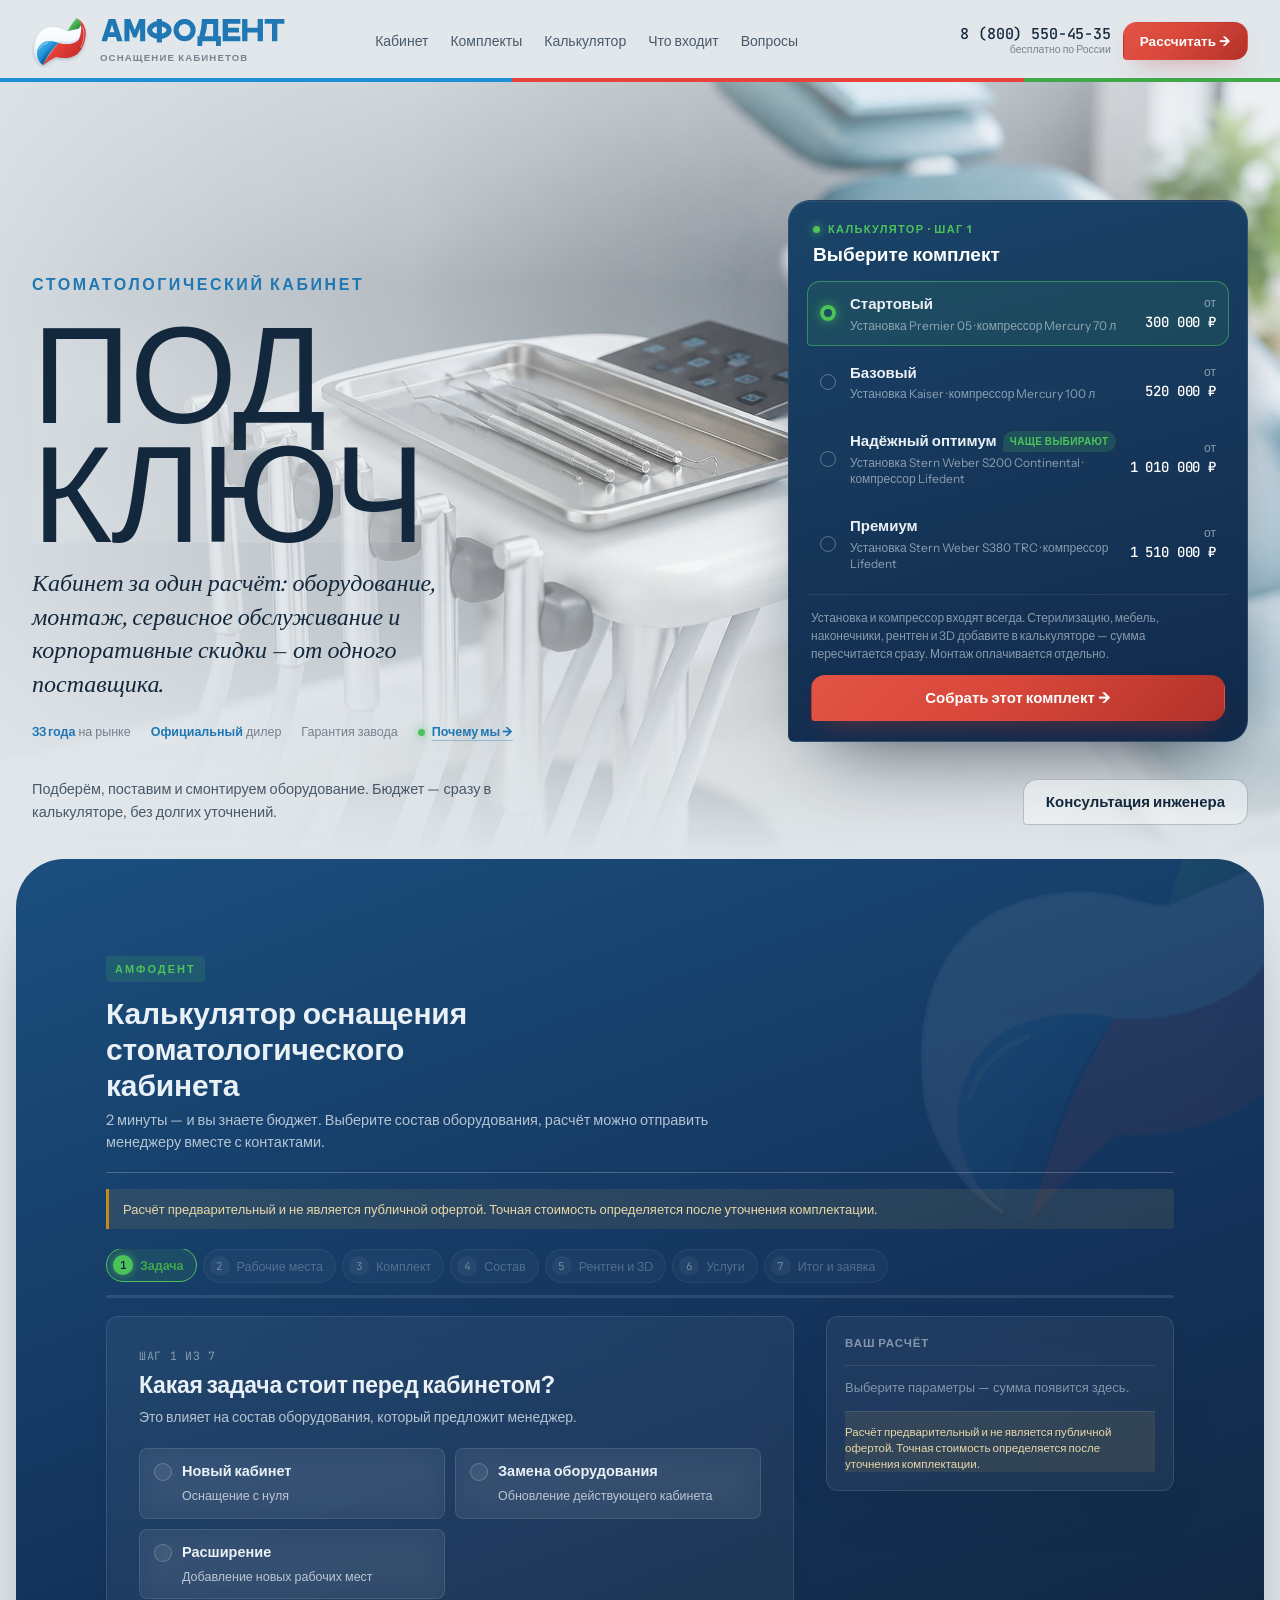
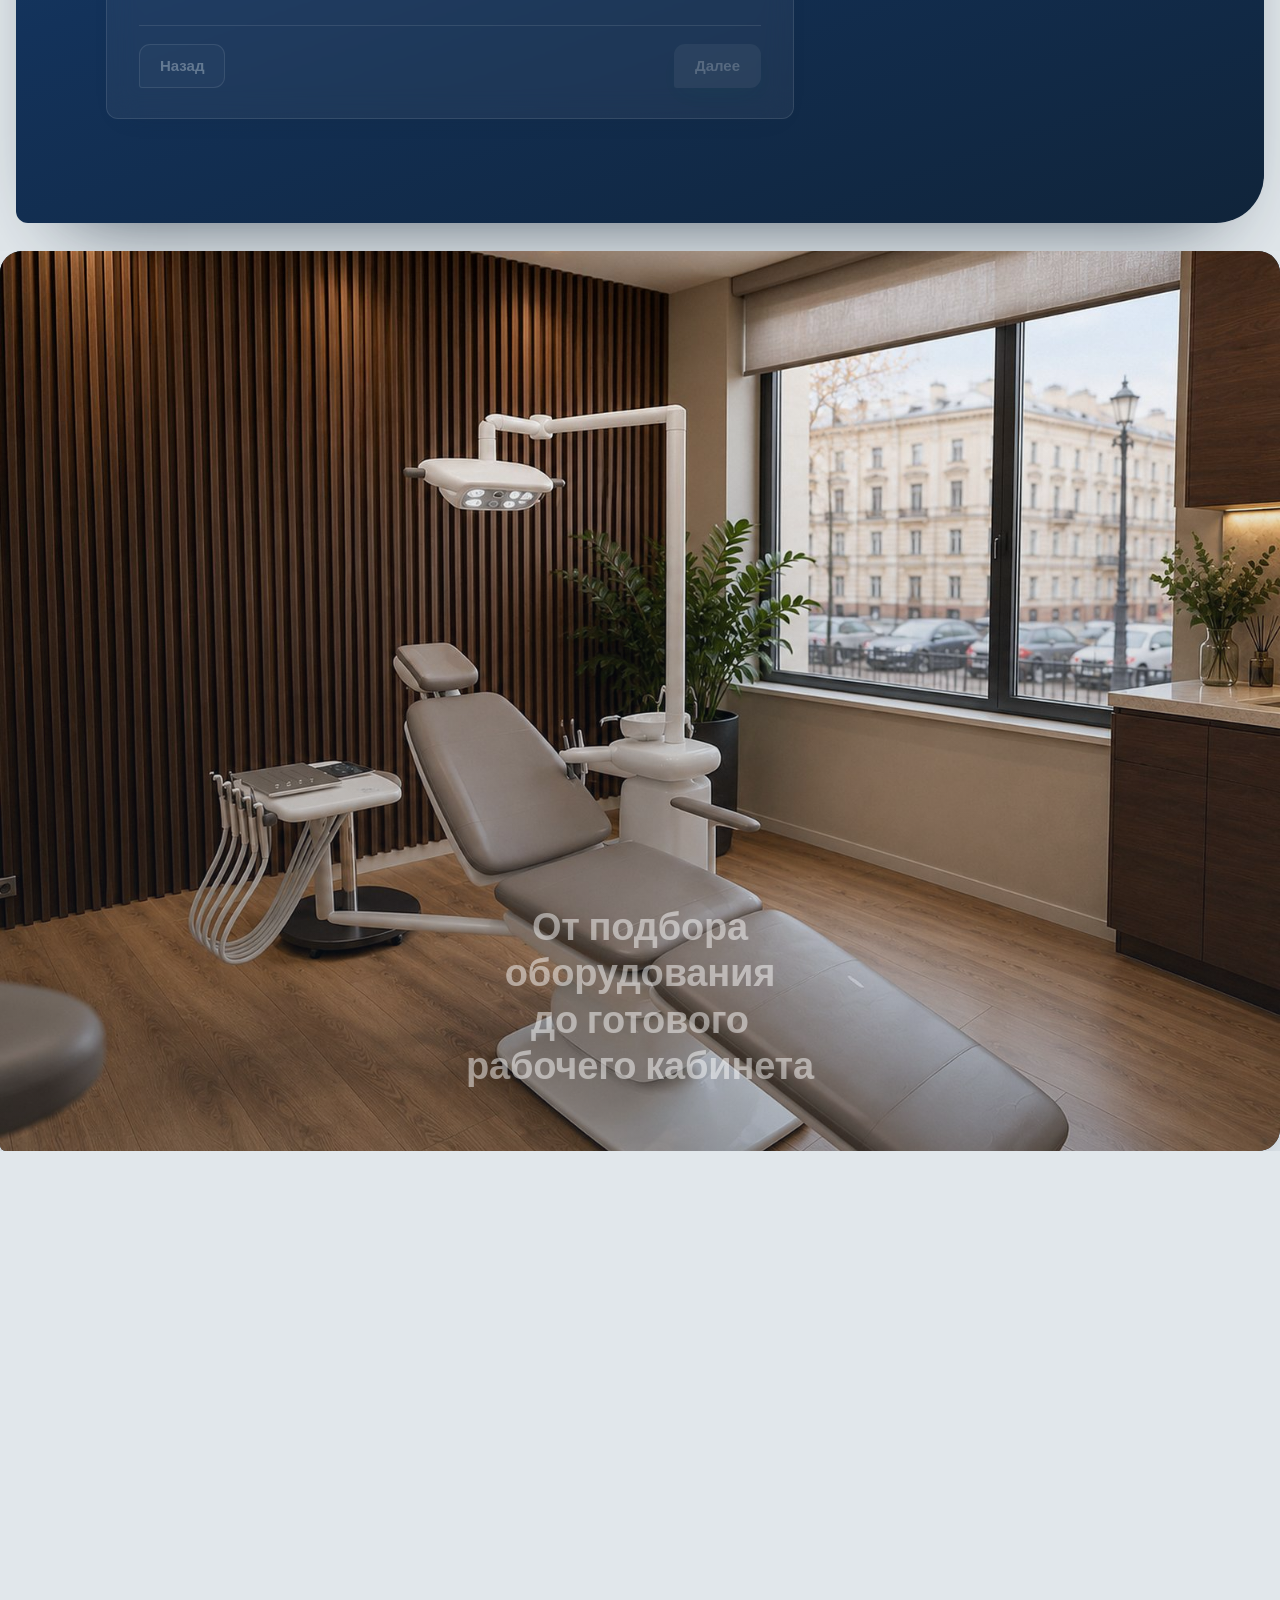
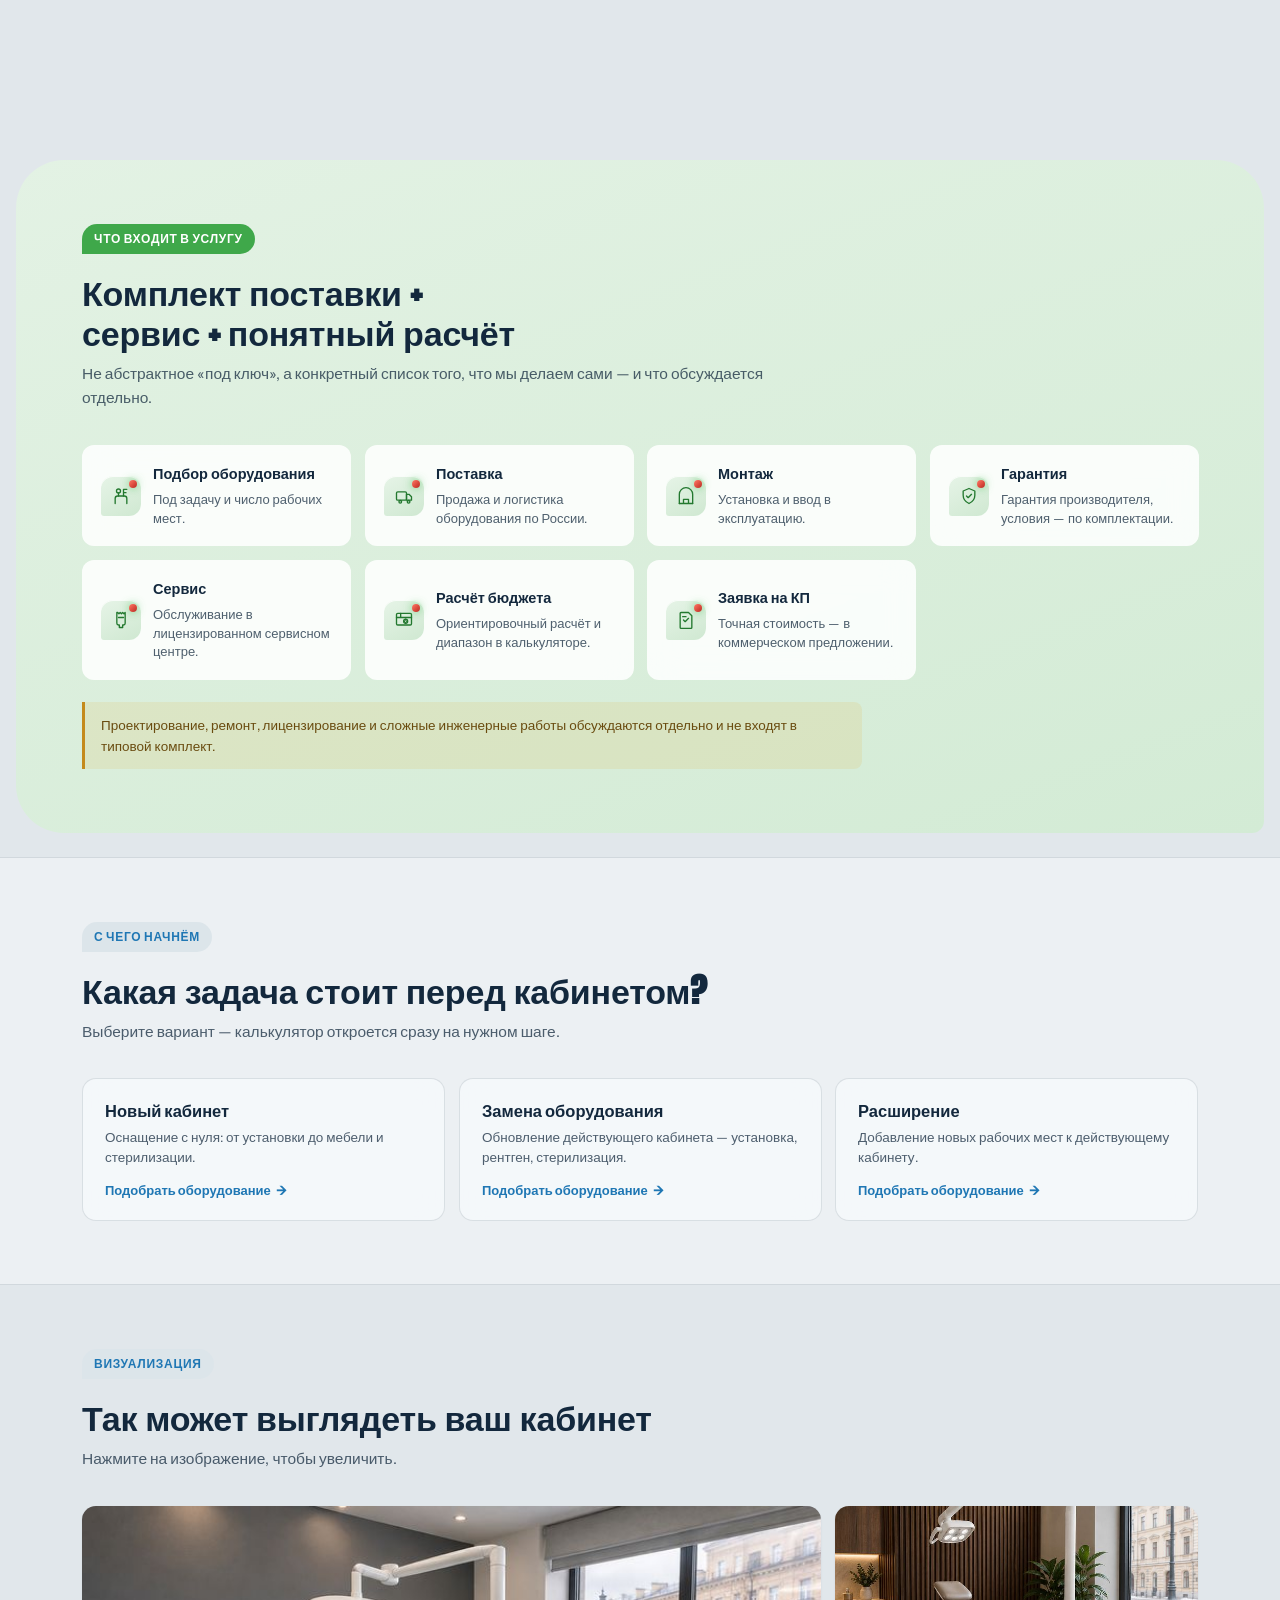
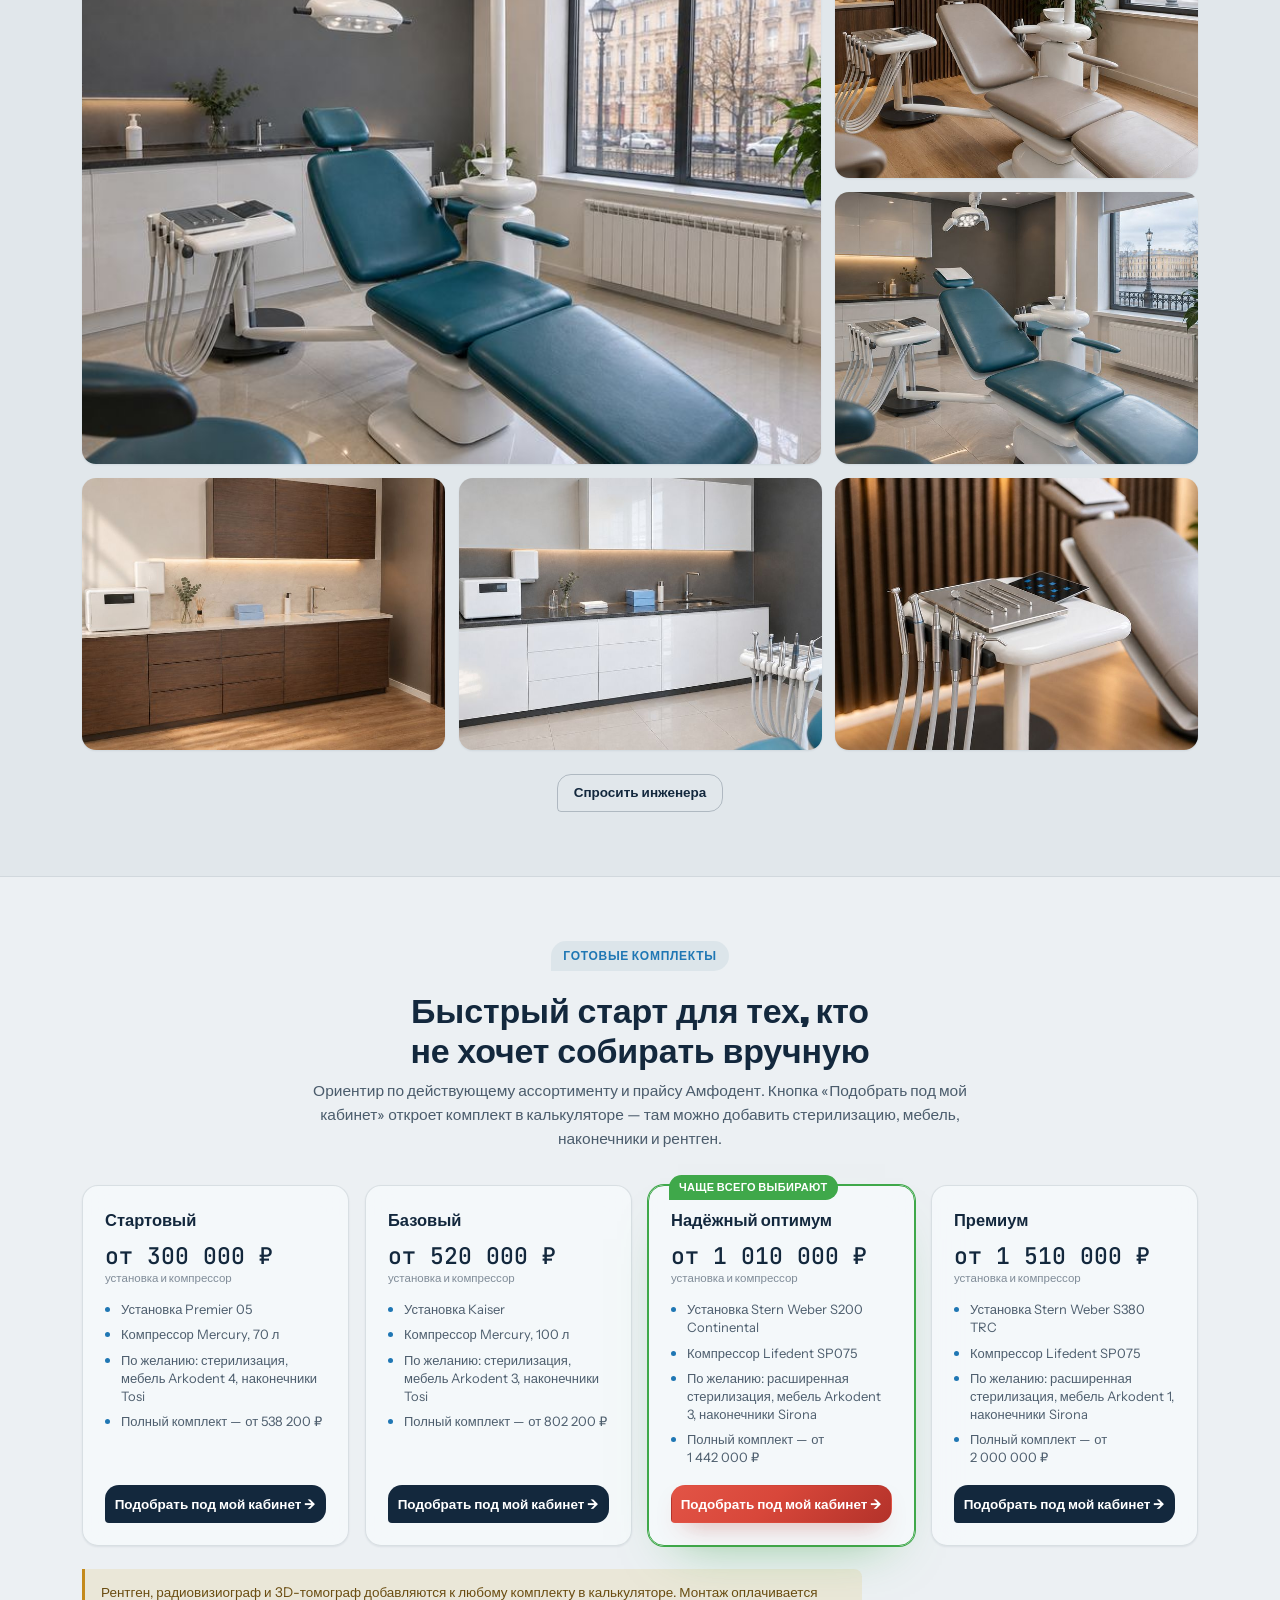
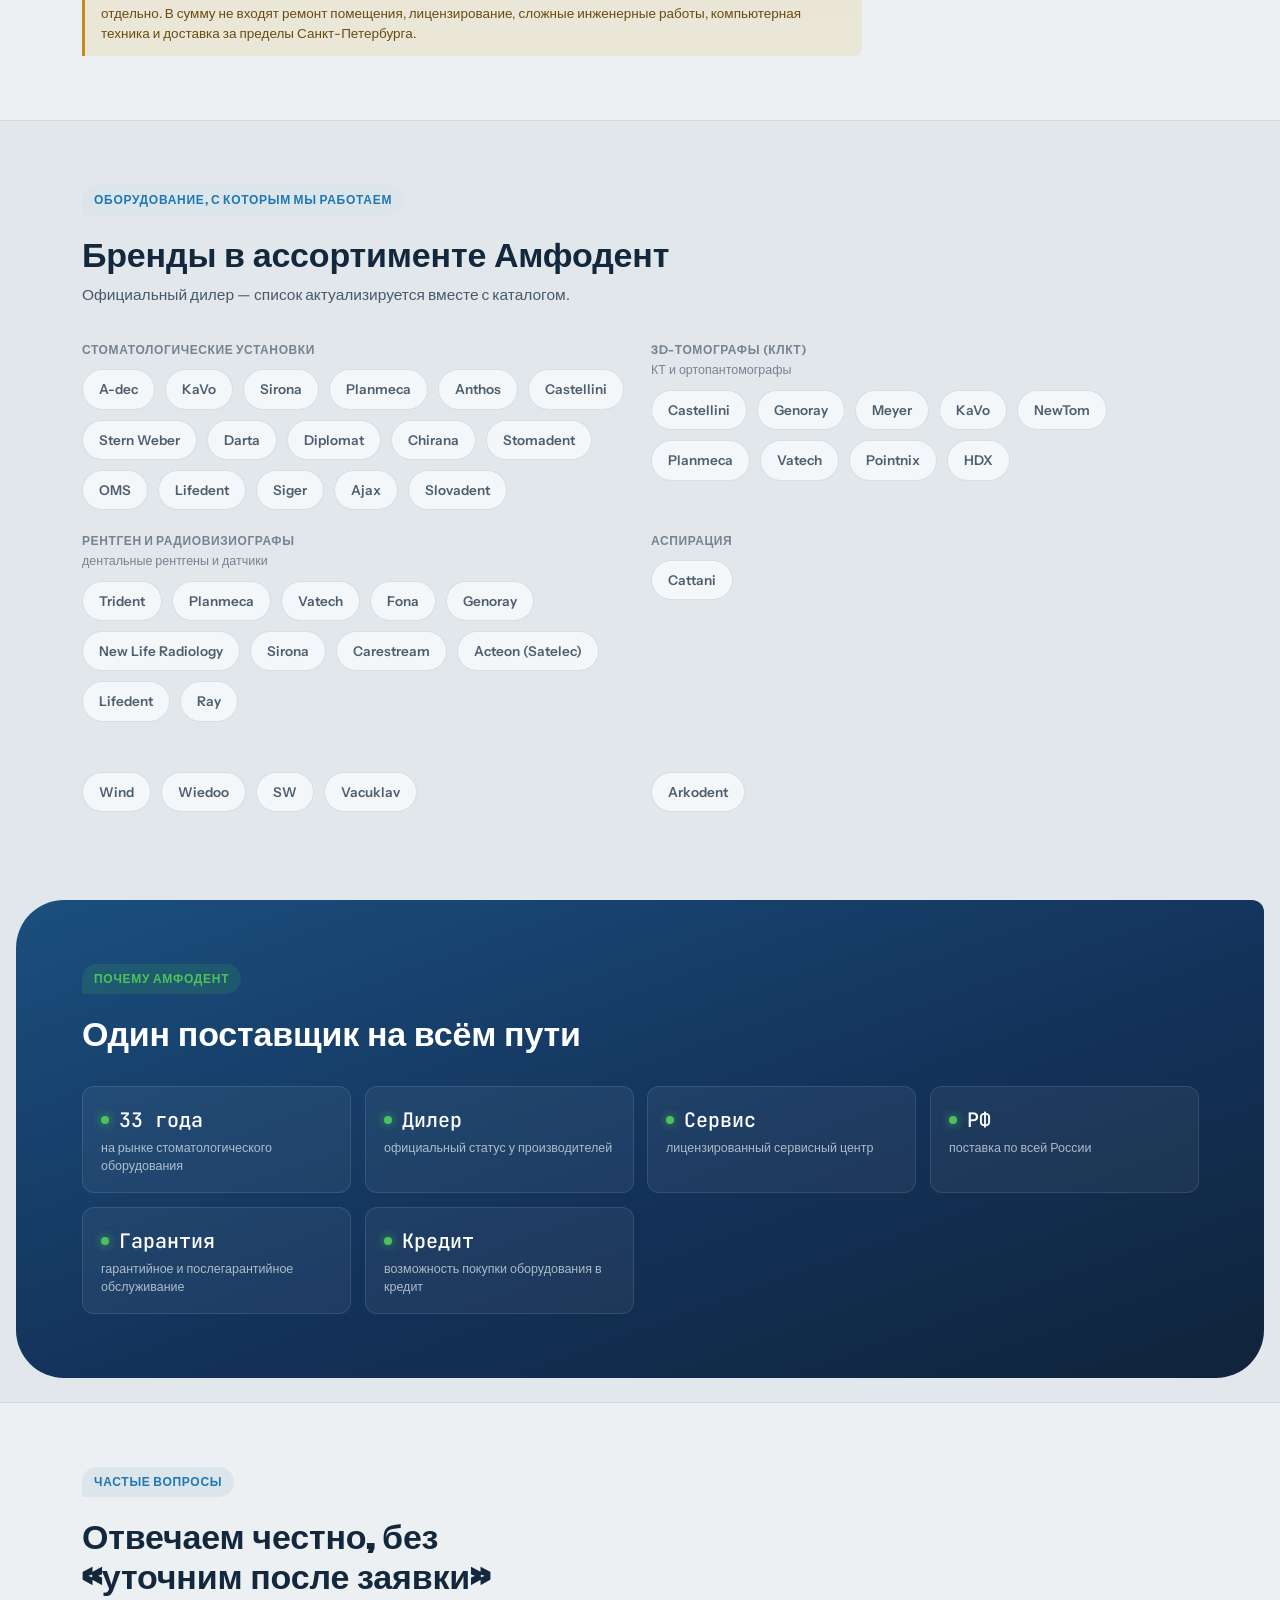
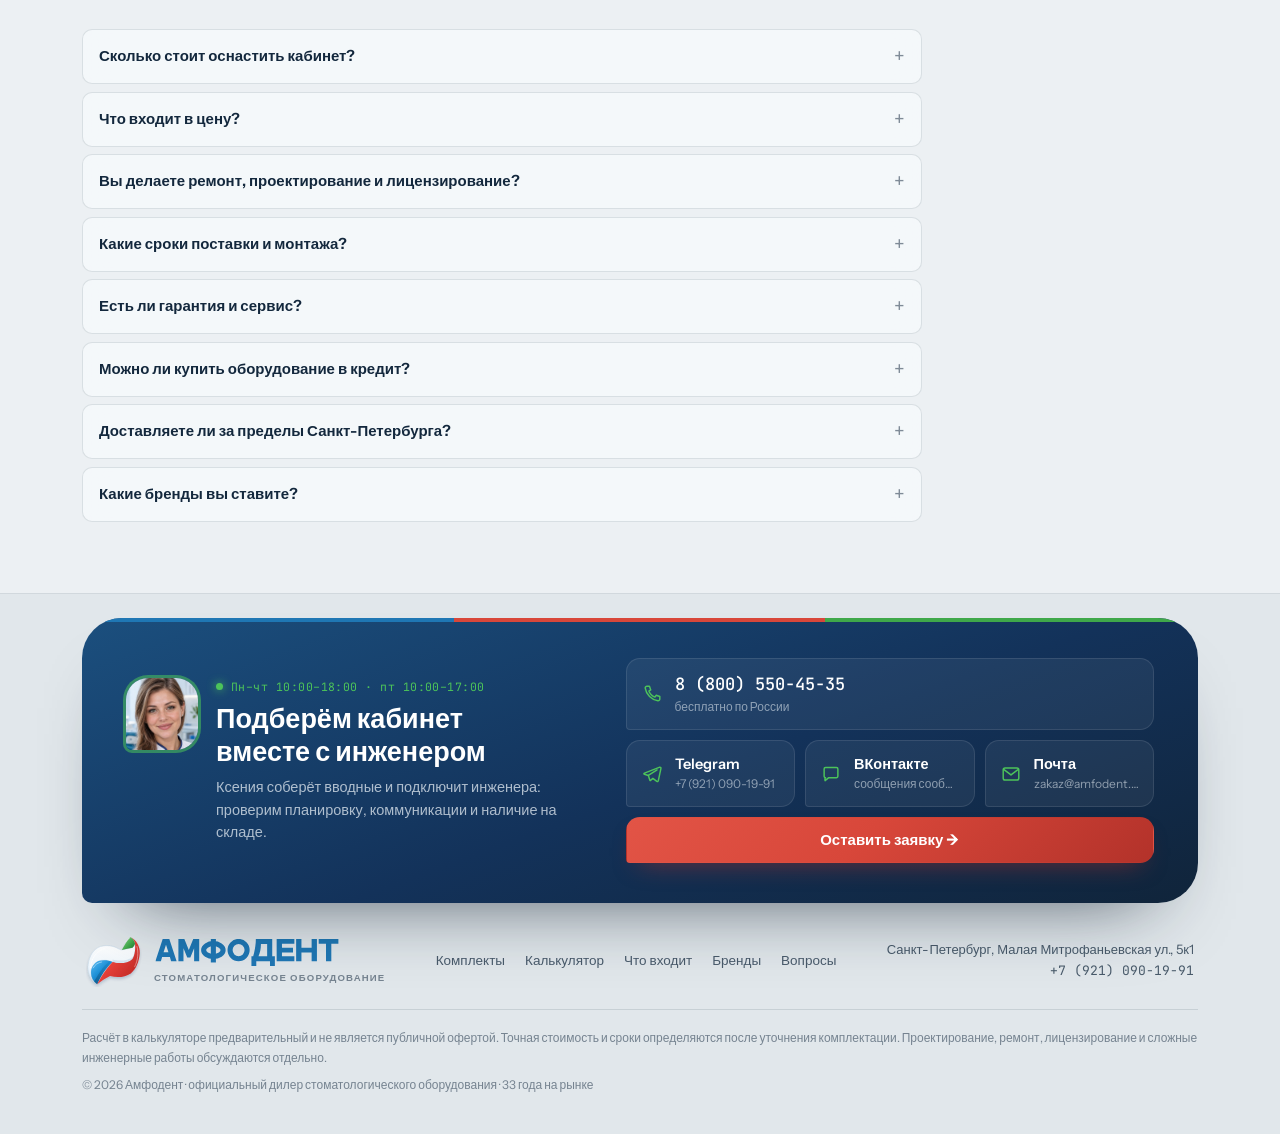
==== index.html @ 6b67ce5d "Add files via upload" ====
<!DOCTYPE html>
<html lang="ru">
<head>
<meta charset="UTF-8">
<meta name="viewport" content="width=device-width, initial-scale=1, viewport-fit=cover">
<meta name="robots" content="noindex, nofollow">
<title>Стоматологический кабинет под ключ — Амфодент</title>
<meta name="description" content="Подбор, поставка, монтаж, гарантия и сервис оборудования для стоматологического кабинета. Рассчитайте ориентировочный бюджет за 2–3 минуты в калькуляторе Амфодент.">
<link rel="icon" href="images/logo-mark.svg" type="image/svg+xml">
<link rel="preconnect" href="https://fonts.googleapis.com">
<link rel="preconnect" href="https://fonts.gstatic.com" crossorigin>
<link rel="stylesheet" href="https://fonts.googleapis.com/css2?family=Anton&family=JetBrains+Mono:wght@400;500&family=Newsreader:ital@1&family=Instrument+Sans:wght@400;500;600;700&display=swap">
<link rel="stylesheet" href="css/style.css?v=20261014">
<link rel="stylesheet" href="css/landing.css?v=20261014">
<link rel="stylesheet" href="css/theme-cinematic.css?v=20261014">
<link rel="stylesheet" href="css/theme-cinematic-light.css?v=20261014">
<link rel="stylesheet" href="css/variants/v4-pult-polya.css?v=20261014">
</head>
<body>
<svg xmlns="http://www.w3.org/2000/svg" width="0" height="0" style="position:absolute;width:0;height:0;overflow:hidden" aria-hidden="true" focusable="false"><defs><linearGradient id="amf-rs" x1="0" y1="0" x2="1" y2="1"><stop offset="0" stop-color="#ff7a68"/><stop offset=".45" stop-color="#e8423a"/><stop offset="1" stop-color="#b3201f"/></linearGradient><linearGradient id="amf-bs" x1="0" y1="0" x2=".8" y2="1"><stop offset="0" stop-color="#5cc0f7"/><stop offset=".5" stop-color="#1c8fd6"/><stop offset="1" stop-color="#0d5f9f"/></linearGradient><linearGradient id="amf-gs" x1="0" y1="0" x2="1" y2="1"><stop offset="0" stop-color="#8fe08a"/><stop offset=".6" stop-color="#3fa84a"/><stop offset="1" stop-color="#23782f"/></linearGradient><linearGradient id="amf-ws" x1="0" y1="0" x2="0" y2="1"><stop offset="0" stop-color="#ffffff"/><stop offset=".6" stop-color="#eef6fc"/><stop offset="1" stop-color="#d5e7f5"/></linearGradient><linearGradient id="amf-shs" x1="0" y1="0" x2="1" y2="0"><stop offset="0" stop-color="#000" stop-opacity=".28"/><stop offset="1" stop-color="#000" stop-opacity="0"/></linearGradient><filter id="amf-dss" x="-20%" y="-20%" width="140%" height="150%"><feDropShadow dx="0" dy="3.5" stdDeviation="3.2" flood-color="#0b3a63" flood-opacity=".22"/></filter><clipPath id="amf-crs"><path d="M79 3 C 90 8, 97 20, 96 32 C 95 46, 90 60, 80 68 C 70 75, 55 76, 43 72.5 C 34 77, 26 82, 20 87.5 C 26 76, 34 62, 47.5 47.5 C 51 48.5, 54 49, 58 49.5 C 68 50, 77 48, 83 42 C 88 34, 88.5 22, 87.5 14 C 86 9, 83 5.5, 79 3 Z"/></clipPath><clipPath id="amf-cbs"><path d="M47.5 47.5 C 40 44, 30 43, 22 46 C 14 50, 9 58, 9 67 C 9 75, 13 82, 20 87.5 C 26 74, 35 58, 47.5 47.5 Z"/></clipPath><clipPath id="amf-cws"><path d="M15 84 C 6 76, 2 62, 4 52 C 6 36, 14 24, 26 20 C 36 17, 48 18, 58 24 C 61 25.5, 63 26, 64 26 C 70 24.5, 77 23.5, 83 22 C 86 19, 87.5 16, 87.5 14 C 88.5 22, 88 34, 83 42 C 77 48, 68 50, 58 49.5 C 54 49, 51 48.5, 47.5 47.5 C 40 44, 30 43, 22 46 C 14 50, 9 58, 9 67 C 9 74, 11 80, 15 84 Z"/></clipPath></defs><symbol id="amf-e" viewBox="0 -2 100 96"><g filter="url(#amf-dss)"><path d="M15 84 C 6 76, 2 62, 4 52 C 6 36, 14 24, 26 20 C 36 17, 48 18, 58 24 C 61 25.5, 63 26, 64 26 C 70 24.5, 77 23.5, 83 22 C 86 19, 87.5 16, 87.5 14 C 88.5 22, 88 34, 83 42 C 77 48, 68 50, 58 49.5 C 54 49, 51 48.5, 47.5 47.5 C 40 44, 30 43, 22 46 C 14 50, 9 58, 9 67 C 9 74, 11 80, 15 84 Z" fill="url(#amf-ws)" stroke="#b9d3e8" stroke-width=".7"/><path d="M47.5 47.5 C 40 44, 30 43, 22 46 C 14 50, 9 58, 9 67 C 9 75, 13 82, 20 87.5 C 26 74, 35 58, 47.5 47.5 Z" fill="url(#amf-bs)"/><path d="M79 3 C 90 8, 97 20, 96 32 C 95 46, 90 60, 80 68 C 70 75, 55 76, 43 72.5 C 34 77, 26 82, 20 87.5 C 26 76, 34 62, 47.5 47.5 C 51 48.5, 54 49, 58 49.5 C 68 50, 77 48, 83 42 C 88 34, 88.5 22, 87.5 14 C 86 9, 83 5.5, 79 3 Z" fill="url(#amf-rs)"/><path d="M64 26 C 69 17, 74 9, 79 3 C 83 5.5, 86 9, 87.5 14 C 87.5 16, 86 19, 83 22 C 77 23.5, 70 24.5, 64 26 Z" fill="url(#amf-gs)"/></g><g clip-path="url(#amf-cbs)"><path d="M47.5 47.5 C 35 58, 26 74, 20 87.5 L 12 87.5 C 20 72, 30 56, 42 46 Z" fill="url(#amf-shs)" opacity=".9"/></g><g clip-path="url(#amf-cws)"><path d="M47.5 47.5 C 56 49.5, 72 50, 83 42 L 84 38 C 74 46, 58 46, 47.5 43 Z" fill="#7aa6c8" opacity=".22"/></g><g fill="none" stroke="#fff" stroke-linecap="round"><path d="M8 58 C 9 42, 18 28, 34 23" stroke-width="1.6" opacity=".9"/><path d="M91 20 C 94 30, 93 44, 87 56" stroke-width="1.4" opacity=".55"/><path d="M13 58 C 16 52, 21 49, 28 47.5" stroke-width="1.3" opacity=".6"/><path d="M70 12 C 73 9, 76 6, 78.5 4.5" stroke-width="1" opacity=".7"/></g></symbol><symbol id="amf-w" viewBox="0 0 828 122"><g transform="translate(0.00,0)"><path fill-rule="evenodd" fill="currentColor" d="M0 100 L33 0 L63 0 L96 100 L71 100 L65.5 81 L30.5 81 L25 100 Z M37 60 L59 60 L48 26 Z"/></g><g transform="translate(104.00,0)"><path fill="currentColor" d="M0 100 V0 H27 L47 50 L67 0 H94 V100 H71 V42 L54 84 H40 L23 42 V100 Z"/></g><g transform="translate(206.00,0)"><ellipse cx="56" cy="50" rx="44" ry="29" fill="none" stroke="currentColor" stroke-width="23"/><rect x="44.5" y="-6" width="23" height="112" fill="currentColor"/></g><g transform="translate(326.00,0)"><ellipse cx="50" cy="50" rx="38.5" ry="39" fill="none" stroke="currentColor" stroke-width="23"/></g><g transform="translate(434.00,0)"><path fill="currentColor" fill-rule="evenodd" d="M20 0 L94 0 L94 78 L106 78 L106 122 L84 122 L84 100 L22 100 L22 122 L0 122 L0 78 L8 78 C 14 56, 20 28, 20 0 Z M43 23 C 43 47, 38 64, 32 78 L71 78 L71 23 Z"/></g><g transform="translate(548.00,0)"><path fill="currentColor" d="M0 0 H80 V22 H24 V39 H74 V61 H24 V78 H80 V100 H0 Z"/></g><g transform="translate(636.00,0)"><path fill="currentColor" d="M0 0 H24 V39 H70 V0 H94 V100 H70 V61 H24 V100 H0 Z"/></g><g transform="translate(738.00,0)"><path fill="currentColor" d="M0 0 H90 V22 H57 V100 H33 V22 H0 Z"/></g></symbol></svg>

<!-- ============================== ШАПКА ============================== -->
<header class="lp-header">
  <div class="lp-container lp-header__inner">
    <a class="lp-logo" href="#top" aria-label="Амфодент — в начало страницы">
      <svg class="lp-logo__em" viewBox="0 -2 100 96" aria-hidden="true"><use href="#amf-e"/></svg>
      <span class="lp-logo__txt">
        <svg class="lp-logo__wm" viewBox="0 0 828 122" role="img" aria-label="Амфодент"><use href="#amf-w"/></svg>
        <span class="lp-logo__tag">оснащение кабинетов</span>
      </span>
    </a>
    <nav class="lp-nav" aria-label="Разделы страницы">
      <a href="#gallery">Кабинет</a>
      <a href="#kits">Комплекты</a>
      <a href="#calculator" data-scroll-calc>Калькулятор</a>
      <a href="#offer">Что входит</a>
      <a href="#brands">Бренды</a>
      <a href="#faq">Вопросы</a>
    </nav>
    <div class="lp-header__right">
      <a class="lp-phone" href="tel:+78005504535"><span class="lp-phone__num">8 (800) 550-45-35</span><span class="lp-phone__hint">бесплатно по России</span></a>
      <button type="button" class="lp-btn lp-btn--ghost lp-btn--sm lp-header__call" data-consult="callback">Обратный звонок</button>
      <button type="button" class="lp-btn lp-btn--primary lp-btn--sm" data-scroll-calc>Рассчитать →</button>
    </div>
  </div>
</header>

<main id="top">

  <!-- ============================== ГЕРОЙ ============================== -->
  <section class="lp-hero-cinematic">
    <img class="lp-hero-cinematic__photo" src="images/photo-hero.jpg" alt="Наконечники и инструментальный столик стоматологической установки" width="2160" height="1440" loading="eager">
    <div class="lp-hero-cinematic__scrim-h"></div>
    <div class="lp-hero-cinematic__scrim-v"></div>

    <div class="lp-hero-cinematic__inner">
      <div class="lp-hero-cinematic__copy">
      <h1 class="lp-hero-h1">
        <span class="lp-hero-cinematic__pretitle">Стоматологический кабинет</span>
        <span class="lp-headline-wrap"><span class="lp-hero-cinematic__headline"><span class="lp-hl-line">ПОД</span> <span class="lp-hl-line">КЛЮЧ</span></span></span>
      </h1>
      <p class="lp-hero-cinematic__sub">Кабинет за один расчёт: оборудование, монтаж, сервисное обслуживание и корпоративные скидки — от одного поставщика.</p>
      <div class="lp-hero-cinematic__stats">
        <span><b>33 года</b> на рынке</span>
        <span><b>Официальный</b> дилер</span>
        <span>Гарантия завода</span>
        <button type="button" class="lp-why-trigger" id="why-trigger">Почему мы →</button>
      </div>
      </div>

      <div class="lp-picker" id="hero-kits">
        <div class="lp-picker__head">
          <span class="lp-picker__kicker">Калькулятор · шаг 1</span>
          <span class="lp-picker__title">Выберите комплект</span>
        </div>
        <div class="lp-picker__list" role="radiogroup" aria-label="Комплект кабинета">
          <label class="lp-picker__row">
            <input type="radio" name="hero-kit" value="starter" checked>
            <span class="lp-picker__dot" aria-hidden="true"></span>
            <span class="lp-picker__main">
              <span class="lp-picker__name">Стартовый</span>
              <span class="lp-picker__meta">Установка Premier 05 · компрессор Mercury 70 л</span>
            </span>
            <span class="lp-picker__price">от <b data-kit-base="starter">300 000 ₽</b></span>
          </label>
          <label class="lp-picker__row">
            <input type="radio" name="hero-kit" value="basic">
            <span class="lp-picker__dot" aria-hidden="true"></span>
            <span class="lp-picker__main">
              <span class="lp-picker__name">Базовый</span>
              <span class="lp-picker__meta">Установка Kaiser · компрессор Mercury 100 л</span>
            </span>
            <span class="lp-picker__price">от <b data-kit-base="basic">520 000 ₽</b></span>
          </label>
          <label class="lp-picker__row">
            <input type="radio" name="hero-kit" value="optimum">
            <span class="lp-picker__dot" aria-hidden="true"></span>
            <span class="lp-picker__main">
              <span class="lp-picker__name">Надёжный оптимум <span class="lp-picker__badge">Чаще выбирают</span></span>
              <span class="lp-picker__meta">Установка Stern Weber S200 Continental · компрессор Lifedent</span>
            </span>
            <span class="lp-picker__price">от <b data-kit-base="optimum">1 010 000 ₽</b></span>
          </label>
          <label class="lp-picker__row">
            <input type="radio" name="hero-kit" value="premium">
            <span class="lp-picker__dot" aria-hidden="true"></span>
            <span class="lp-picker__main">
              <span class="lp-picker__name">Премиум</span>
              <span class="lp-picker__meta">Установка Stern Weber S380 TRC · компрессор Lifedent</span>
            </span>
            <span class="lp-picker__price">от <b data-kit-base="premium">1 510 000 ₽</b></span>
          </label>
        </div>
        <div class="lp-picker__foot">
          <p class="lp-picker__note">Установка и компрессор входят всегда. Стерилизацию, мебель, наконечники, рентген и 3D добавите в калькуляторе — сумма пересчитается сразу. Монтаж оплачивается отдельно.</p>
          <button type="button" class="lp-btn lp-btn--primary lp-btn--wide" id="hero-kit-go">Собрать этот комплект →</button>
        </div>
      </div>
    </div>

    <div class="lp-hero-cinematic__bottom">
      <p class="lp-hero-cinematic__lede">Подберём, поставим и смонтируем оборудование. Бюджет — сразу в калькуляторе, без долгих уточнений.</p>
      <div class="lp-hero-cinematic__cta">
        <button type="button" class="lp-btn lp-btn--outlineLight" data-consult="engineer">Консультация инженера</button>
      </div>
    </div>
  </section>

  <!-- ===================== КАЛЬКУЛЯТОР ===================== -->
  <section class="lp-section lp-calc-wrap" id="calculator">
    <div class="lp-container">

      <!--
        Разметка калькулятора ниже — блок из 03_Калькулятор, перенесён без
        изменений (см. app.js, шапка файла — там же список правок для лендинга).
        IDs совпадают с оригиналом: их использует js/app.js.
      -->
      <div class="calc" id="calc-root">

        <header class="calc-header">
          <span class="calc-header__brand" id="calc-brand">АМФОДЕНТ</span>
          <h2 class="calc-header__title" id="calc-title">Калькулятор оснащения стоматологического кабинета</h2>
          <p class="calc-header__subtitle" id="calc-subtitle">2 минуты — и вы знаете бюджет.</p>
        </header>

        <p class="disclaimer disclaimer--top" id="calc-disclaimer">
          Расчёт предварительный и не является публичной офертой. Точная стоимость определяется после уточнения комплектации.
        </p>

        <nav class="calc-progress" id="progress" aria-label="Шаги расчёта"></nav>

        <div class="calc-body">
          <main class="calc-steps" id="step-container"></main>
          <aside class="calc-summary" id="summary-panel" aria-label="Текущий расчёт"></aside>
        </div>

        <noscript>
          <p class="disclaimer">Для работы калькулятора нужен включённый JavaScript.</p>
        </noscript>

        <div class="calc-mobile-bar" id="mobile-bar"></div>
        <p class="sr-only" id="calc-live" aria-live="polite"></p>

      </div>
      <!-- /.calc -->

    </div>
  </section>

  <!-- ===================== СКРОЛЛ-ЭФФЕКТ С ФОТО ===================== -->
  <div class="lp-zoom">
    <div class="lp-zoom__sticky">
      <div class="lp-zoom__frame">
        <img src="images/photo-zoom.jpg" alt="Стоматологический кабинет под ключ" loading="lazy">
        <div class="lp-zoom__scrim"></div>
        <div class="lp-zoom__text"><strong>От подбора оборудования до готового рабочего кабинета</strong></div>
      </div>
      <span class="lp-zoom__hint">Листайте вниз</span>
    </div>
  </div>

  <!-- ===================== ЧТО ВХОДИТ В УСЛУГУ ===================== -->
  <section class="lp-section" id="offer">
    <div class="lp-container">
      <div class="lp-section__head">
        <span class="lp-eyebrow lp-eyebrow--muted">Что входит в услугу</span>
        <h2 class="lp-section__title">Комплект поставки + сервис + понятный расчёт</h2>
        <p class="lp-section__subtitle">Не абстрактное «под ключ», а конкретный список того, что мы делаем сами — и что обсуждается отдельно.</p>
      </div>
      <div class="lp-offer-grid">
        <div class="lp-offer-card"><span class="lp-eq-icon" aria-hidden="true"><svg viewBox="0 0 24 24"><path d="M5 21v-6a3 3 0 0 1 3-3h8a3 3 0 0 1 3 3v6"/><circle cx="9" cy="6" r="2.4"/><path d="M9 8.4V12M15 4v8M15 4h4M15 8h3"/></svg></span><div><div class="lp-offer-card__title">Подбор оборудования</div><div class="lp-offer-card__text">Под задачу и число рабочих мест.</div></div></div>
        <div class="lp-offer-card"><span class="lp-eq-icon" aria-hidden="true"><svg viewBox="0 0 24 24"><rect x="3" y="7" width="12" height="10" rx="1.5"/><path d="M15 10h3l3 3v4h-6z"/><circle cx="7.5" cy="19" r="1.6"/><circle cx="17.5" cy="19" r="1.6"/></svg></span><div><div class="lp-offer-card__title">Поставка</div><div class="lp-offer-card__text">Продажа и логистика оборудования по России.</div></div></div>
        <div class="lp-offer-card"><span class="lp-eq-icon" aria-hidden="true"><svg viewBox="0 0 24 24"><path d="M4 21V10a8 8 0 0 1 16 0v11"/><path d="M4 21h16M9 21v-5h6v5"/></svg></span><div><div class="lp-offer-card__title">Монтаж</div><div class="lp-offer-card__text">Установка и ввод в эксплуатацию.</div></div></div>
        <div class="lp-offer-card"><span class="lp-eq-icon" aria-hidden="true"><svg viewBox="0 0 24 24"><path d="M12 3l7 3v5c0 5-3 8-7 10-4-2-7-5-7-10V6z"/><path d="M9 12l2 2 4-4"/></svg></span><div><div class="lp-offer-card__title">Гарантия</div><div class="lp-offer-card__text">Гарантия производителя, условия — по комплектации.</div></div></div>
        <div class="lp-offer-card"><span class="lp-eq-icon" aria-hidden="true"><svg viewBox="0 0 24 24"><path d="M8 3l1.5 1.5L11 3l1.5 1.5L14 3l1.5 1.5L17 3v13a2 2 0 0 1-2 2h-1v3h-4v-3H9a2 2 0 0 1-2-2V3z"/><path d="M9 9h6"/></svg></span><div><div class="lp-offer-card__title">Сервис</div><div class="lp-offer-card__text">Обслуживание в лицензированном сервисном центре.</div></div></div>
        <div class="lp-offer-card"><span class="lp-eq-icon" aria-hidden="true"><svg viewBox="0 0 24 24"><rect x="3" y="4" width="18" height="14" rx="1.5"/><path d="M3 9h18M8 4v5"/><circle cx="14" cy="13.5" r="2.4"/><path d="M14 11.1v.9M14 15.1v.9M11.9 13.5h.9M15.2 13.5h.9"/></svg></span><div><div class="lp-offer-card__title">Расчёт бюджета</div><div class="lp-offer-card__text">Ориентировочный расчёт и диапазон в калькуляторе.</div></div></div>
        <div class="lp-offer-card"><span class="lp-eq-icon" aria-hidden="true"><svg viewBox="0 0 24 24"><path d="M6 3h9l4 4v14a1 1 0 0 1-1 1H6a1 1 0 0 1-1-1V4a1 1 0 0 1 1-1z"/><path d="M9 12l2 2 4-4"/><path d="M8 8h4"/></svg></span><div><div class="lp-offer-card__title">Заявка на КП</div><div class="lp-offer-card__text">Точная стоимость — в коммерческом предложении.</div></div></div>
      </div>
      <p class="lp-note">Проектирование, ремонт, лицензирование и сложные инженерные работы обсуждаются отдельно и не входят в типовой комплект.</p>
    </div>
  </section>

  <!-- ===================== ТРИ ЗАДАЧИ ===================== -->
  <section class="lp-section lp-section--alt" id="tasks">
    <div class="lp-container">
      <div class="lp-section__head">
        <span class="lp-eyebrow lp-eyebrow--muted">С чего начнём</span>
        <h2 class="lp-section__title">Какая задача стоит перед кабинетом?</h2>
        <p class="lp-section__subtitle">Выберите вариант — калькулятор откроется сразу на нужном шаге.</p>
      </div>
      <div class="lp-tasks-grid">
        <button type="button" class="lp-task" data-goal="new">
          <div class="lp-task__title">Новый кабинет</div>
          <div class="lp-task__text">Оснащение с нуля: от установки до мебели и стерилизации.</div>
          <div class="lp-task__cta">Подобрать оборудование</div>
        </button>
        <button type="button" class="lp-task" data-goal="replace">
          <div class="lp-task__title">Замена оборудования</div>
          <div class="lp-task__text">Обновление действующего кабинета — установка, рентген, стерилизация.</div>
          <div class="lp-task__cta">Подобрать оборудование</div>
        </button>
        <button type="button" class="lp-task" data-goal="expand">
          <div class="lp-task__title">Расширение</div>
          <div class="lp-task__text">Добавление новых рабочих мест к действующему кабинету.</div>
          <div class="lp-task__cta">Подобрать оборудование</div>
        </button>
      </div>
    </div>
  </section>

  <!-- ===================== ГАЛЕРЕЯ: РЕАЛЬНЫЙ КАБИНЕТ ===================== -->
  <section class="lp-section" id="gallery">
    <div class="lp-container">
      <div class="lp-section__head">
        <span class="lp-eyebrow lp-eyebrow--muted">Визуализация</span>
        <h2 class="lp-section__title">Так может выглядеть ваш кабинет</h2>
        <p class="lp-section__subtitle">Нажмите на изображение, чтобы увеличить.</p>
      </div>
      <div class="lp-gallery" id="gallery-grid">
        <button type="button" class="lp-gallery__item lp-gallery__item--big" data-full="images/photo-g01.jpg" data-caption="Общий вид кабинета">
          <img src="images/photo-g01-thumb.jpg" alt="Светлый стоматологический кабинет с установкой и окном" loading="lazy">
        </button>
        <button type="button" class="lp-gallery__item" data-full="images/photo-g02.jpg" data-caption="Кресло и рабочее место врача">
          <img src="images/photo-g02-thumb.jpg" alt="Кресло пациента и светильник" loading="lazy">
        </button>
        <button type="button" class="lp-gallery__item" data-full="images/photo-g03.jpg" data-caption="Кресло и установка">
          <img src="images/photo-g03-thumb.jpg" alt="Стоматологическое кресло и установка" loading="lazy">
        </button>
        <button type="button" class="lp-gallery__item" data-full="images/photo-g04.jpg" data-caption="Зона стерилизации">
          <img src="images/photo-g04-thumb.jpg" alt="Зона стерилизации с автоклавом" loading="lazy">
        </button>
        <button type="button" class="lp-gallery__item" data-full="images/photo-g05.jpg" data-caption="Стерилизация и хранение инструментов">
          <img src="images/photo-g05-thumb.jpg" alt="Зона стерилизации с автоклавом и белой мебелью" loading="lazy">
        </button>
        <button type="button" class="lp-gallery__item" data-full="images/photo-g06.jpg" data-caption="Наконечники и инструментальный столик">
          <img src="images/photo-g06-thumb.jpg" alt="Наконечники и инструментальный столик стоматологической установки" loading="lazy">
        </button>
      </div>
      <div class="lp-gallery__cta">
        <button type="button" class="lp-btn lp-btn--ghost lp-btn--sm" data-consult="question">Спросить инженера</button>
      </div>
    </div>
  </section>

  <!-- ===================== ЛАЙТБОКС ГАЛЕРЕИ ===================== -->
  <div class="lp-lightbox" id="lightbox" hidden>
    <button type="button" class="lp-lightbox__close" id="lightbox-close" aria-label="Закрыть">✕</button>
    <button type="button" class="lp-lightbox__nav lp-lightbox__nav--prev" id="lightbox-prev" aria-label="Предыдущее фото">‹</button>
    <button type="button" class="lp-lightbox__nav lp-lightbox__nav--next" id="lightbox-next" aria-label="Следующее фото">›</button>
    <figure class="lp-lightbox__figure">
      <img id="lightbox-img" src="" alt="">
      <figcaption id="lightbox-caption"></figcaption>
    </figure>
  </div>

  <!-- ===================== «ПОЧЕМУ МЫ» — ВСПЛЫВАЮЩЕЕ ОКНО ===================== -->
  <div class="lp-why-modal" id="why-modal" hidden>
    <div class="lp-why-modal__panel">
      <button type="button" class="lp-why-modal__close" id="why-modal-close" aria-label="Закрыть">✕</button>
      <span class="lp-eyebrow">Почему Амфодент</span>
      <h3 class="lp-why-modal__title">Один поставщик на всём пути</h3>
      <div class="lp-why-modal__grid">
        <div class="lp-trust"><div class="lp-trust__value">33 года</div><div class="lp-trust__label">на рынке стоматологического оборудования</div></div>
        <div class="lp-trust"><div class="lp-trust__value">Дилер</div><div class="lp-trust__label">официальный статус у производителей</div></div>
        <div class="lp-trust"><div class="lp-trust__value">Сервис</div><div class="lp-trust__label">лицензированный сервисный центр</div></div>
        <div class="lp-trust"><div class="lp-trust__value">РФ</div><div class="lp-trust__label">поставка по всей России</div></div>
        <div class="lp-trust"><div class="lp-trust__value">Гарантия</div><div class="lp-trust__label">гарантийное и послегарантийное обслуживание</div></div>
        <div class="lp-trust"><div class="lp-trust__value">Кредит</div><div class="lp-trust__label">возможность покупки оборудования в кредит</div></div>
      </div>
      <button type="button" class="lp-btn lp-btn--primary lp-btn--wide" data-scroll-calc data-close-why>Рассчитать бюджет →</button>
    </div>
  </div>

  <!-- ===================== ГОТОВЫЕ КОМПЛЕКТЫ ===================== -->
  <section class="lp-section lp-section--alt" id="kits">
    <div class="lp-container">
      <div class="lp-section__head lp-section__head--center" style="margin-left:auto;margin-right:auto;">
        <span class="lp-eyebrow lp-eyebrow--muted">Готовые комплекты</span>
        <h2 class="lp-section__title">Быстрый старт для тех, кто не хочет собирать вручную</h2>
        <p class="lp-section__subtitle">Ориентир по действующему ассортименту и прайсу Амфодент. Кнопка «Подобрать под мой кабинет» откроет комплект в калькуляторе — там можно добавить стерилизацию, мебель, наконечники и рентген.</p>
      </div>

      <div class="lp-kits-grid">
        <div class="lp-kit">
          <div class="lp-kit__name">Стартовый</div>
          <div class="lp-kit__price">от 300 000 ₽<span>установка и компрессор</span></div>
          <ul class="lp-kit__list">
            <li>Установка Premier 05</li>
            <li>Компрессор Mercury, 70 л</li>
            <li>По желанию: стерилизация, мебель Arkodent 4, наконечники Tosi</li>
            <li>Полный комплект — от 538 200 ₽</li>
          </ul>
          <div class="lp-kit__actions">
            <button type="button" class="lp-btn lp-btn--primary lp-btn--wide lp-btn--sm" data-kit="starter">Подобрать под мой кабинет →</button>
          </div>
        </div>

        <div class="lp-kit">
          <div class="lp-kit__name">Базовый</div>
          <div class="lp-kit__price">от 520 000 ₽<span>установка и компрессор</span></div>
          <ul class="lp-kit__list">
            <li>Установка Kaiser</li>
            <li>Компрессор Mercury, 100 л</li>
            <li>По желанию: стерилизация, мебель Arkodent 3, наконечники Tosi</li>
            <li>Полный комплект — от 802 200 ₽</li>
          </ul>
          <div class="lp-kit__actions">
            <button type="button" class="lp-btn lp-btn--primary lp-btn--wide lp-btn--sm" data-kit="basic">Подобрать под мой кабинет →</button>
          </div>
        </div>

        <div class="lp-kit lp-kit--highlight">
          <span class="lp-kit__badge">Чаще всего выбирают</span>
          <div class="lp-kit__name">Надёжный оптимум</div>
          <div class="lp-kit__price">от 1 010 000 ₽<span>установка и компрессор</span></div>
          <ul class="lp-kit__list">
            <li>Установка Stern Weber S200 Continental</li>
            <li>Компрессор Lifedent SP075</li>
            <li>По желанию: расширенная стерилизация, мебель Arkodent 3, наконечники Sirona</li>
            <li>Полный комплект — от 1 442 000 ₽</li>
          </ul>
          <div class="lp-kit__actions">
            <button type="button" class="lp-btn lp-btn--primary lp-btn--wide lp-btn--sm" data-kit="optimum">Подобрать под мой кабинет →</button>
          </div>
        </div>

        <div class="lp-kit">
          <div class="lp-kit__name">Премиум</div>
          <div class="lp-kit__price">от 1 510 000 ₽<span>установка и компрессор</span></div>
          <ul class="lp-kit__list">
            <li>Установка Stern Weber S380 TRC</li>
            <li>Компрессор Lifedent SP075</li>
            <li>По желанию: расширенная стерилизация, мебель Arkodent 1, наконечники Sirona</li>
            <li>Полный комплект — от 2 000 000 ₽</li>
          </ul>
          <div class="lp-kit__actions">
            <button type="button" class="lp-btn lp-btn--primary lp-btn--wide lp-btn--sm" data-kit="premium">Подобрать под мой кабинет →</button>
          </div>
        </div>
      </div>

      <p class="lp-note lp-kits-note">Рентген, радиовизиограф и 3D-томограф добавляются к любому комплекту в калькуляторе. Монтаж оплачивается отдельно. В сумму не входят ремонт помещения, лицензирование, сложные инженерные работы, компьютерная техника и доставка за пределы Санкт-Петербурга.</p>
    </div>
  </section>

  <!-- ===================== БРЕНДЫ ===================== -->
  <section class="lp-section" id="brands">
    <div class="lp-container">
      <div class="lp-section__head">
        <span class="lp-eyebrow lp-eyebrow--muted">Оборудование, с которым мы работаем</span>
        <h2 class="lp-section__title">Бренды в ассортименте Амфодент</h2>
        <p class="lp-section__subtitle">Официальный дилер — список актуализируется вместе с каталогом.</p>
      </div>
      <div class="lp-brands-groups">
        <div>
          <div class="lp-brand-group__title">Стоматологические установки</div>
          <div class="lp-brands">
            <span class="lp-brand-chip">A-dec</span>
            <span class="lp-brand-chip">KaVo</span>
            <span class="lp-brand-chip">Sirona</span>
            <span class="lp-brand-chip">Planmeca</span>
            <span class="lp-brand-chip">Anthos</span>
            <span class="lp-brand-chip">Castellini</span>
            <span class="lp-brand-chip">Stern Weber</span>
            <span class="lp-brand-chip">Darta</span>
            <span class="lp-brand-chip">Diplomat</span>
            <span class="lp-brand-chip">Chirana</span>
            <span class="lp-brand-chip">Stomadent</span>
            <span class="lp-brand-chip">OMS</span>
            <span class="lp-brand-chip">Lifedent</span>
            <span class="lp-brand-chip">Siger</span>
            <span class="lp-brand-chip">Ajax</span>
            <span class="lp-brand-chip">Slovadent</span>
          </div>
        </div>
        <div>
          <div class="lp-brand-group__title">3D-томографы (КЛКТ)</div>
          <div class="lp-brand-group__hint">КТ и ортопантомографы</div>
          <div class="lp-brands">
            <span class="lp-brand-chip">Castellini</span>
            <span class="lp-brand-chip">Genoray</span>
            <span class="lp-brand-chip">Meyer</span>
            <span class="lp-brand-chip">KaVo</span>
            <span class="lp-brand-chip">NewTom</span>
            <span class="lp-brand-chip">Planmeca</span>
            <span class="lp-brand-chip">Vatech</span>
            <span class="lp-brand-chip">Pointnix</span>
            <span class="lp-brand-chip">HDX</span>
          </div>
        </div>
        <div>
          <div class="lp-brand-group__title">Рентген и радиовизиографы</div>
          <div class="lp-brand-group__hint">дентальные рентгены и датчики</div>
          <div class="lp-brands">
            <span class="lp-brand-chip">Trident</span>
            <span class="lp-brand-chip">Planmeca</span>
            <span class="lp-brand-chip">Vatech</span>
            <span class="lp-brand-chip">Fona</span>
            <span class="lp-brand-chip">Genoray</span>
            <span class="lp-brand-chip">New Life Radiology</span>
            <span class="lp-brand-chip">Sirona</span>
            <span class="lp-brand-chip">Carestream</span>
            <span class="lp-brand-chip">Acteon (Satelec)</span>
            <span class="lp-brand-chip">Lifedent</span>
            <span class="lp-brand-chip">Ray</span>
          </div>
        </div>
        <div>
          <div class="lp-brand-group__title">Аспирация</div>
          <div class="lp-brands">
            <span class="lp-brand-chip">Cattani</span>
          </div>
        </div>
        <div>
          <div class="lp-brand-group__title">Автоклавы класса B</div>
          <div class="lp-brands">
            <span class="lp-brand-chip">Wind</span>
            <span class="lp-brand-chip">Wiedoo</span>
            <span class="lp-brand-chip">SW</span>
            <span class="lp-brand-chip">Vacuklav</span>
          </div>
        </div>
        <div>
          <div class="lp-brand-group__title">Мебель кабинета</div>
          <div class="lp-brands">
            <span class="lp-brand-chip">Arkodent</span>
          </div>
        </div>
      </div>
    </div>
  </section>

  <!-- ===================== ПОЧЕМУ АМФОДЕНТ ===================== -->
  <section class="lp-section" id="trust">
    <div class="lp-container">
      <div class="lp-section__head">
        <span class="lp-eyebrow lp-eyebrow--muted">Почему Амфодент</span>
        <h2 class="lp-section__title">Один поставщик на всём пути</h2>
      </div>
      <div class="lp-trust-grid">
        <div class="lp-trust"><div class="lp-trust__value">33 года</div><div class="lp-trust__label">на рынке стоматологического оборудования</div></div>
        <div class="lp-trust"><div class="lp-trust__value">Дилер</div><div class="lp-trust__label">официальный статус у производителей</div></div>
        <div class="lp-trust"><div class="lp-trust__value">Сервис</div><div class="lp-trust__label">лицензированный сервисный центр</div></div>
        <div class="lp-trust"><div class="lp-trust__value">РФ</div><div class="lp-trust__label">поставка по всей России</div></div>
        <div class="lp-trust"><div class="lp-trust__value">Гарантия</div><div class="lp-trust__label">гарантийное и послегарантийное обслуживание</div></div>
        <div class="lp-trust"><div class="lp-trust__value">Кредит</div><div class="lp-trust__label">возможность покупки оборудования в кредит</div></div>
      </div>
    </div>
  </section>

  <!-- ===================== FAQ ===================== -->
  <section class="lp-section lp-section--alt" id="faq">
    <div class="lp-container">
      <div class="lp-section__head">
        <span class="lp-eyebrow lp-eyebrow--muted">Частые вопросы</span>
        <h2 class="lp-section__title">Отвечаем честно, без «уточним после заявки»</h2>
      </div>
      <div class="lp-faq">
        <details>
          <summary>Сколько стоит оснастить кабинет?</summary>
          <div class="lp-faq__answer">Ориентировочный расчёт вы увидите в калькуляторе за 2–3 минуты. Точная стоимость — в коммерческом предложении после уточнения комплектации у менеджера.</div>
        </details>
        <details>
          <summary>Что входит в цену?</summary>
          <div class="lp-faq__answer">В расчёт калькулятора входит оборудование выбранного комплекта с гарантией производителя. Доставка, монтаж и ввод в эксплуатацию оплачиваются отдельно — их стоимость менеджер укажет в коммерческом предложении.</div>
        </details>
        <details>
          <summary>Вы делаете ремонт, проектирование и лицензирование?</summary>
          <div class="lp-faq__answer">Нет, это не входит в типовой комплект поставки. Проектирование, ремонт, лицензирование и сложные инженерные работы обсуждаются отдельно.</div>
        </details>
        <details>
          <summary>Какие сроки поставки и монтажа?</summary>
          <div class="lp-faq__answer">Срок поставки и монтажа рассчитывается после подбора комплекта и проверки оборудования на складе — часть позиций есть в наличии, часть под заказ. Точный срок менеджер называет вместе с коммерческим предложением.</div>
        </details>
        <details>
          <summary>Есть ли гарантия и сервис?</summary>
          <div class="lp-faq__answer">Да — гарантия производителя (условия зависят от модели) и обслуживание в лицензированном сервисном центре Амфодент, включая послегарантийный период.</div>
        </details>
        <details>
          <summary>Можно ли купить оборудование в кредит?</summary>
          <div class="lp-faq__answer">Да, такая возможность есть — уточните условия у менеджера при согласовании комплекта.</div>
        </details>
        <details>
          <summary>Доставляете ли за пределы Санкт-Петербурга?</summary>
          <div class="lp-faq__answer">Да, по России — транспортными компаниями. По Санкт-Петербургу в пределах КАД при заказе от 5 000 ₽ доставка бесплатна. Перед оплатой уточняйте наличие и срок отгрузки у менеджера.</div>
        </details>
        <details>
          <summary>Какие бренды вы ставите?</summary>
          <div class="lp-faq__answer">См. блок «Оборудование, с которым мы работаем» выше — список уточняется и расширяется вместе с командой.</div>
        </details>
      </div>
    </div>
  </section>

</main>

<!-- ============================== ПОДВАЛ ============================== -->
<!--
  Вместо отдельного блока «Остались вопросы?» — живая карточка связи прямо в подвале:
  человек, рабочее время и все способы связи. Кнопка «Оставить заявку» открывает
  то же окно, что и «Консультация инженера».
-->
<footer class="lp-footer lp-footer--card" id="contacts">
  <div class="lp-container">
    <div class="lp-contact">
      <div class="lp-contact__person">
        <span class="lp-contact__photo"><img src="images/manager-ksenia.jpg?v=20261014" alt="" width="72" height="72" loading="lazy"></span>
        <div>
          <div class="lp-contact__kicker"><i></i>Пн–чт 10:00–18:00 · пт 10:00–17:00</div>
          <div class="lp-contact__title">Подберём кабинет вместе с инженером</div>
          <p class="lp-contact__text">Ксения соберёт вводные и подключит инженера: проверим планировку, коммуникации и наличие на складе.</p>
        </div>
      </div>
      <div class="lp-contact__actions">
        <a class="lp-contact__btn lp-contact__btn--call" href="tel:+78005504535">
          <svg viewBox="0 0 24 24" aria-hidden="true"><path d="M6.6 3.5h2.6l1.4 4-2 1.3a11 11 0 0 0 6.6 6.6l1.3-2 4 1.4v2.6a1.9 1.9 0 0 1-2 1.9A16.6 16.6 0 0 1 4.6 5.5a1.9 1.9 0 0 1 2-2Z"/></svg>
          <span><b>8 (800) 550-45-35</b><small>бесплатно по России</small></span>
        </a>
        <a class="lp-contact__btn" href="https://t.me/+79210901991" target="_blank" rel="noopener">
          <svg viewBox="0 0 24 24" aria-hidden="true"><path d="M20.5 4.5 3.8 11c-.9.4-.9 1 0 1.3l4.2 1.3 1.6 5c.2.6.5.7 1 .3l2.3-2.1 4.4 3.3c.8.4 1.4.2 1.6-.8l2.8-13.2c.3-1.2-.4-1.7-1.2-1.6Z"/><path d="m8 13.6 9.5-6"/></svg>
          <span><b>Telegram</b><small>+7 (921) 090-19-91</small></span>
        </a>
        <a class="lp-contact__btn" href="https://vk.me/amfodent_stom" target="_blank" rel="noopener">
          <svg viewBox="0 0 24 24" aria-hidden="true"><path d="M4.5 6.5C4.5 5.67 5.17 5 6 5h12c.83 0 1.5.67 1.5 1.5v8c0 .83-.67 1.5-1.5 1.5H9.6L5.5 19.2V16H6c-.83 0-1.5-.67-1.5-1.5v-8Z"/></svg>
          <span><b>ВКонтакте</b><small>сообщения сообщества</small></span>
        </a>
        <a class="lp-contact__btn" href="mailto:zakaz@amfodent.ru">
          <svg viewBox="0 0 24 24" aria-hidden="true"><rect x="3.5" y="5.5" width="17" height="13" rx="2"/><path d="m4 7 8 6 8-6"/></svg>
          <span><b>Почта</b><small>zakaz@amfodent.ru</small></span>
        </a>
        <button type="button" class="lp-btn lp-btn--primary lp-contact__lead" data-consult="lead">Оставить заявку →</button>
      </div>
    </div>

    <div class="lp-footer__bar">
      <a class="lp-logo lp-logo--footer" href="#top" aria-label="Амфодент — в начало страницы">
        <svg class="lp-logo__em" viewBox="0 -2 100 96" aria-hidden="true"><use href="#amf-e"/></svg>
        <span class="lp-logo__txt"><svg class="lp-logo__wm" viewBox="0 0 828 122" role="img" aria-label="Амфодент"><use href="#amf-w"/></svg><span class="lp-logo__tag">стоматологическое оборудование</span></span>
      </a>
      <nav class="lp-footer__nav" aria-label="Разделы">
        <a href="#kits">Комплекты</a>
        <a href="#calculator" data-scroll-calc>Калькулятор</a>
        <a href="#offer">Что входит</a>
        <a href="#brands">Бренды</a>
        <a href="#faq">Вопросы</a>
      </nav>
      <address class="lp-footer__addr">Санкт-Петербург, Малая Митрофаньевская ул., 5к1<br><a href="tel:+79210901991">+7 (921) 090-19-91</a></address>
    </div>

    <div class="lp-footer__legal">
      <p>Расчёт в калькуляторе предварительный и не является публичной офертой. Точная стоимость и сроки определяются после уточнения комплектации. Проектирование, ремонт, лицензирование и сложные инженерные работы обсуждаются отдельно.</p>
      <p>© <span id="lp-year">2026</span> Амфодент · официальный дилер стоматологического оборудования · 33 года на рынке</p>
    </div>
  </div>
</footer>

<!-- ===================== ОКНО «КОНСУЛЬТАЦИЯ ИНЖЕНЕРА / ОБРАТНЫЙ ЗВОНОК» ===================== -->
<div class="lp-consult" id="consult-modal" hidden>
  <div class="lp-consult__panel" role="dialog" aria-modal="true" aria-labelledby="consult-title">
    <button type="button" class="lp-consult__close" id="consult-close" aria-label="Закрыть">✕</button>
    <form id="consult-form" novalidate>
      <span class="lp-consult__kicker" id="consult-kicker">Консультация инженера</span>
      <h3 class="lp-consult__title" id="consult-title">Перезвоним и ответим на вопросы</h3>
      <p class="lp-consult__sub" id="consult-sub">Инженер подскажет по комплектации, планировке и срокам. Это бесплатно.</p>

      <div class="lp-consult__row">
        <label class="lp-consult__field" data-f="name"><span>Имя</span><input type="text" name="name" maxlength="120" autocomplete="name" placeholder="Как к вам обращаться"></label>
        <label class="lp-consult__field" data-f="phone"><span>Телефон</span><input type="tel" name="phone" maxlength="40" autocomplete="tel" placeholder="+7 900 000-00-00"></label>
      </div>

      <fieldset class="lp-consult__group">
        <legend>Как связаться</legend>
        <div class="lp-consult__chips">
          <label><input type="radio" name="method" value="Звонок" checked><span>Звонок</span></label>
          <label><input type="radio" name="method" value="WhatsApp"><span>WhatsApp</span></label>
          <label><input type="radio" name="method" value="Telegram"><span>Telegram</span></label>
          <label><input type="radio" name="method" value="Email"><span>Email</span></label>
        </div>
      </fieldset>
      <label class="lp-consult__field lp-consult__email" data-f="email" hidden><span>Email</span><input type="email" name="email" maxlength="120" autocomplete="email" placeholder="name@example.com"></label>

      <fieldset class="lp-consult__group">
        <legend>Когда</legend>
        <div class="lp-consult__chips">
          <label><input type="radio" name="when" value="В течение часа" data-urgent="1"><span>В течение часа</span></label>
          <label><input type="radio" name="when" value="Сегодня" checked><span>Сегодня</span></label>
          <label><input type="radio" name="when" value="В ближайшие дни"><span>В ближайшие дни</span></label>
        </div>
      </fieldset>

      <label class="lp-consult__field"><span>Вопрос <em>необязательно</em></span><textarea name="question" rows="2" maxlength="1000" placeholder="Например: сколько места нужно под установку и компрессор?"></textarea></label>

      <label class="lp-consult__check lp-consult__attach" hidden><input type="checkbox" name="attach" checked><span>Приложить мой расчёт: <b id="consult-calc"></b></span></label>
      <label class="lp-consult__check" data-f="consent"><input type="checkbox" name="consent"><span>Согласен на обработку персональных данных для ответа на заявку</span></label>

      <p class="lp-consult__error" id="consult-error" role="alert" hidden></p>
      <button type="submit" class="lp-btn lp-btn--primary lp-btn--wide" id="consult-submit">Жду звонка →</button>
      <p class="lp-consult__hours">Пн–чт 10:00–18:00, пт 10:00–17:00 по Москве.</p>
    </form>
    <div class="lp-consult__done" id="consult-done" hidden>
      <span class="lp-consult__kicker" id="consult-done-kicker">Готово</span>
      <h3 class="lp-consult__title" id="consult-done-title">Заявка у нас</h3>
      <p class="lp-consult__sub" id="consult-done-text"></p>
      <button type="button" class="lp-btn lp-btn--ghost" id="consult-done-close">Закрыть</button>
    </div>
  </div>
</div>

<div class="lp-fab">
  <button type="button" class="lp-btn lp-btn--primary" data-scroll-calc>Рассчитать →</button>
  <button type="button" class="lp-chat-trigger" id="chat-trigger" aria-label="Открыть чат с менеджером">
    <svg viewBox="0 0 24 24"><path d="M4.5 6.5C4.5 5.67 5.17 5 6 5h12c.83 0 1.5.67 1.5 1.5v8c0 .83-.67 1.5-1.5 1.5H9.6L5.5 19.2V16H6c-.83 0-1.5-.67-1.5-1.5v-8Z"/><path d="M8 9.5h8M8 12.5h5.5" stroke-linecap="round"/></svg>
    <span class="lp-chat-trigger__dot"></span>
  </button>
</div>

<!-- ===================== БОТ-«ПОДОГРЕВ»: ИКОНКА + ОКНО ЧАТА ===================== -->
<!--
  Фронтенд-заглушка без бэкенда: сценарий из нескольких сообщений (js/landing.js,
  раздел 11) печатается по очереди с эффектом «печатает…», затем показываются
  4 быстрых ответа и поле свободного ввода. Три ведут в калькулятор через
  безопасный presetGoal (как «Три задачи» выше), четвёртый («пока интересуюсь») —
  мягкий переход к комплектам. Свободный текст разбирается простыми правилами
  по ключевым словам (не ИИ) — на нераспознанное бот честно предлагает оставить
  телефон, а не притворяется, что понял. Аватар — реальное фото Ксении
  (images/manager-ksenia.jpg).
-->

<div class="lp-chat" id="chat-window" hidden>
  <div class="lp-chat__header">
    <span class="lp-chat__avatar" data-avatar-slot>
      <img src="images/manager-ksenia.jpg?v=20261014" alt="Ксения" onerror="this.style.display='none'">
      <span class="lp-chat__avatar-fallback">К</span>
    </span>
    <span class="lp-chat__who">
      <span class="lp-chat__name">Ксения</span>
      <span class="lp-chat__status" id="chat-status"><i></i>Онлайн, отвечает быстро</span>
    </span>
    <button type="button" class="lp-chat__close" id="chat-close" aria-label="Закрыть чат">✕</button>
  </div>
  <div class="lp-chat__body" id="chat-body"></div>
  <div class="lp-chat__inputrow">
    <input type="text" id="chat-input" class="lp-chat__input" placeholder="Напишите сообщение..." autocomplete="off" maxlength="300">
    <button type="button" id="chat-send" class="lp-chat__send" aria-label="Отправить сообщение">
      <svg viewBox="0 0 24 24"><path d="M4 12h15.5M13 5.5 19.5 12 13 18.5" stroke-linecap="round" stroke-linejoin="round"/></svg>
    </button>
  </div>
</div>

<!--
  Порядок подключения важен: config → analytics → storage → calculator → app.
  app.js использует остальные модули при инициализации. landing.js — только
  интерактивность страницы вокруг калькулятора, подключается последним.
-->
<script src="js/config.js?v=20261014"></script>
<script src="js/analytics.js?v=20261014"></script>
<script src="js/storage.js?v=20261014"></script>
<script src="js/calculator.js?v=20261014"></script>
<script src="js/leads.js?v=20261014"></script>
<script src="js/app.js?v=20261014"></script>
<script src="js/landing.js?v=20261014"></script>

</body>
</html>
---- css/style.css ----
/* ==========================================================================
   АМФОДЕНТ — КАЛЬКУЛЯТОР ОСНАЩЕНИЯ КАБИНЕТА
   Спокойный интерфейс в стиле сайта медицинского оборудования: светлые
   поверхности, один акцентный цвет, табличные цифры, без декора.

   Все селекторы с префиксами .calc, .step, .option, .panel, .breakdown,
   .field, .btn, .tag, .progress, .mobile-bar, .service, .range, .clarify,
   .disclaimer, .form, .submitted, .sr-only — чтобы не конфликтовать
   с классами темы OpenCart. Проверьте пересечения перед подключением.

   Контрольные ширины: 360 / 414 / 768 / 1024 / 1440 px.
   ========================================================================== */

:root {
  --bg: #F4F6F7;
  --surface: #FFFFFF;
  --surface-alt: #F0F4F4;
  --surface-sunken: #E9EFEF;

  --ink: #16262B;
  --ink-soft: #52666C;
  --ink-faint: #82969C;

  --accent: #10796B;
  --accent-dark: #0B5A4F;
  --accent-soft: #E4F1EE;

  --line: #DDE4E6;
  --line-strong: #C2CDD0;

  --warn: #8A5B12;
  --warn-soft: #FBEFD9;
  --danger: #A32C22;
  --danger-soft: #FBE7E4;

  --font-body: -apple-system, BlinkMacSystemFont, "Segoe UI", Roboto, "Helvetica Neue", Arial, sans-serif;
  --font-num: "SFMono-Regular", Consolas, "Liberation Mono", Menlo, monospace;

  --radius-s: 4px;
  --radius-m: 8px;
  --radius-l: 12px;

  --shadow-card: 0 1px 2px rgba(22, 38, 43, 0.05);
  --shadow-panel: 0 2px 12px rgba(22, 38, 43, 0.07);
  --shadow-bar: 0 -2px 14px rgba(22, 38, 43, 0.14);
}

*, *::before, *::after { box-sizing: border-box; }

html { -webkit-text-size-adjust: 100%; }

body {
  margin: 0;
  background: var(--bg);
  color: var(--ink);
  font-family: var(--font-body);
  font-size: 16px;
  line-height: 1.5;
  -webkit-font-smoothing: antialiased;
  /* Длинные названия оборудования не должны рвать раскладку на 360px */
  overflow-wrap: break-word;
}

h1, h2, h3 { margin: 0; font-weight: 650; letter-spacing: -0.01em; }
p { margin: 0; }
ul, ol { margin: 0; padding: 0; list-style: none; }

button, input, textarea, select {
  font-family: inherit;
  font-size: inherit;
  color: inherit;
}

:focus-visible { outline: 2px solid var(--accent); outline-offset: 2px; }

.sr-only {
  position: absolute;
  width: 1px; height: 1px;
  margin: -1px; padding: 0;
  overflow: hidden;
  clip: rect(0 0 0 0);
  white-space: nowrap;
  border: 0;
}

.is-hidden { display: none !important; }

@media (prefers-reduced-motion: reduce) {
  *, *::before, *::after {
    animation-duration: 0.001ms !important;
    transition-duration: 0.001ms !important;
    scroll-behavior: auto !important;
  }
}

/* ==========================================================================
   КАРКАС
   ========================================================================== */

.calc {
  max-width: 1220px;
  margin: 0 auto;
  padding: 24px 16px 32px;
}

@media (min-width: 768px) { .calc { padding: 32px 24px 40px; } }

/* Место под фиксированной нижней панелью: её фактическую высоту
   выставляет app.js в --mobile-bar-h. */
@media (max-width: 959px) {
  .calc { padding-bottom: calc(var(--mobile-bar-h, 68px) + 24px); }
}

/* ---------- Шапка ---------- */

.calc-header {
  padding-bottom: 18px;
  border-bottom: 1px solid var(--line-strong);
}

.calc-header__brand {
  display: inline-block;
  font-weight: 700;
  font-size: 11px;
  letter-spacing: 0.18em;
  color: #fff;
  background: var(--accent-dark);
  padding: 5px 9px;
  border-radius: var(--radius-s);
  margin-bottom: 12px;
}

.calc-header__title {
  font-size: clamp(20px, 4vw, 30px);
  line-height: 1.2;
  max-width: 28ch;
}

.calc-header__subtitle {
  margin-top: 8px;
  color: var(--ink-soft);
  font-size: 14.5px;
  max-width: 62ch;
}

/* ---------- Пометка о характере расчёта ---------- */

.disclaimer {
  color: var(--ink-soft);
  font-size: 13px;
  line-height: 1.45;
}

.disclaimer--top {
  margin-top: 16px;
  padding: 11px 14px;
  background: var(--warn-soft);
  border-left: 3px solid var(--warn);
  border-radius: 0 var(--radius-s) var(--radius-s) 0;
  color: #6E4A10;
}

.disclaimer--inline {
  margin-top: 16px;
  padding-top: 14px;
  border-top: 1px dashed var(--line-strong);
  font-size: 12.5px;
}

.disclaimer--panel {
  margin-top: 14px;
  padding-top: 12px;
  border-top: 1px solid var(--line);
  font-size: 11.5px;
  line-height: 1.4;
  color: var(--ink-faint);
}

/* ==========================================================================
   ПРОГРЕСС ПО ШАГАМ
   ========================================================================== */

.calc-progress { margin: 20px 0 18px; }

.progress__list {
  display: flex;
  gap: 6px;
  overflow-x: auto;
  scrollbar-width: none;
  padding-bottom: 2px;
  margin-bottom: 10px;
  /* На мобильных список прокручивается — прячем полосу, но оставляем инерцию */
  -webkit-overflow-scrolling: touch;
}
.progress__list::-webkit-scrollbar { display: none; }

.progress__item { flex: 0 0 auto; }

.progress__btn {
  display: inline-flex;
  align-items: center;
  gap: 7px;
  padding: 6px 12px 6px 6px;
  border: 1px solid var(--line);
  border-radius: 999px;
  background: var(--surface);
  color: var(--ink-faint);
  font-size: 12.5px;
  line-height: 1.2;
  white-space: nowrap;
  cursor: pointer;
  transition: border-color 0.15s ease, color 0.15s ease, background 0.15s ease;
}
.progress__btn:disabled { cursor: default; }
.progress__btn:not(:disabled):hover { border-color: var(--accent); color: var(--accent-dark); }

.progress__dot {
  display: inline-flex;
  align-items: center;
  justify-content: center;
  flex: 0 0 auto;
  width: 20px; height: 20px;
  border-radius: 50%;
  background: var(--surface-sunken);
  font-family: var(--font-num);
  font-size: 11px;
  color: var(--ink-soft);
}

.progress__item.is-active .progress__btn {
  border-color: var(--accent);
  background: var(--accent-soft);
  color: var(--accent-dark);
  font-weight: 600;
}
.progress__item.is-active .progress__dot { background: var(--accent); color: #fff; }

.progress__item.is-done .progress__btn { color: var(--ink-soft); }
.progress__item.is-done .progress__dot { background: var(--accent-dark); color: #fff; }

.progress__item.is-locked .progress__btn { opacity: 0.55; }

.progress__meter {
  height: 3px;
  background: var(--line);
  border-radius: 2px;
  overflow: hidden;
}
.progress__meter-fill {
  height: 100%;
  background: var(--accent);
  transition: width 0.25s ease;
}

/* ==========================================================================
   СЕТКА: ШАГИ + ПАНЕЛЬ РАСЧЁТА
   ========================================================================== */

.calc-body {
  display: grid;
  grid-template-columns: minmax(0, 1fr);
  gap: 20px;
  align-items: start;
}

@media (min-width: 960px) {
  .calc-body {
    grid-template-columns: minmax(0, 1fr) 322px;
    gap: 26px;
  }
}
@media (min-width: 1200px) {
  .calc-body { grid-template-columns: minmax(0, 1fr) 348px; gap: 32px; }
}

.calc-steps {
  min-width: 0;
  background: var(--surface);
  border: 1px solid var(--line);
  border-radius: var(--radius-l);
  box-shadow: var(--shadow-card);
  padding: 20px 16px;
}

@media (min-width: 560px) { .calc-steps { padding: 26px 24px; } }
@media (min-width: 960px) { .calc-steps { padding: 30px 32px; } }

/* ---------- Заголовок шага ---------- */

.step__counter {
  font-family: var(--font-num);
  font-size: 11.5px;
  letter-spacing: 0.06em;
  text-transform: uppercase;
  color: var(--ink-faint);
  margin-bottom: 6px;
}

.step__title { font-size: clamp(18px, 2.6vw, 23px); line-height: 1.25; }

.step__subtitle {
  margin-top: 8px;
  color: var(--ink-soft);
  font-size: 14px;
  max-width: 68ch;
}

.step__body { margin-top: 20px; }

.step__nav {
  display: flex;
  flex-wrap: wrap;
  justify-content: space-between;
  gap: 10px;
  margin-top: 26px;
  padding-top: 18px;
  border-top: 1px solid var(--line);
}

/* ==========================================================================
   КНОПКИ
   ========================================================================== */

.btn {
  appearance: none;
  -webkit-appearance: none;
  border: 1px solid transparent;
  border-radius: var(--radius-s);
  padding: 12px 20px;
  min-height: 44px;           /* удобная зона нажатия на мобильных */
  font-size: 15px;
  font-weight: 600;
  line-height: 1.2;
  cursor: pointer;
  transition: background 0.15s ease, border-color 0.15s ease, opacity 0.15s ease;
}
.btn:disabled { opacity: 0.45; cursor: not-allowed; }

.btn--primary { background: var(--accent); color: #fff; }
.btn--primary:hover:not(:disabled) { background: var(--accent-dark); }

.btn--ghost {
  background: var(--surface);
  color: var(--ink-soft);
  border-color: var(--line-strong);
}
.btn--ghost:hover:not(:disabled) { border-color: var(--ink-soft); color: var(--ink); }

.btn--quiet { border-color: transparent; color: var(--ink-faint); }
.btn--quiet:hover:not(:disabled) { border-color: var(--line-strong); }

.btn--wide { width: 100%; }

/* ==========================================================================
   КАРТОЧКИ ВЫБОРА
   ========================================================================== */

.option-grid {
  display: grid;
  grid-template-columns: minmax(0, 1fr);
  gap: 10px;
}

@media (min-width: 560px) {
  .option-grid--3 { grid-template-columns: repeat(auto-fit, minmax(210px, 1fr)); }
  /* auto-fit, а не repeat(4): «4 и более» не сжимается до переполнения */
  .option-grid--compact { grid-template-columns: repeat(auto-fit, minmax(140px, 1fr)); }
}
.option-grid--list { grid-template-columns: minmax(0, 1fr); }

.option {
  position: relative;
  display: flex;
  gap: 10px;
  align-items: flex-start;
  min-width: 0;
  padding: 12px 14px;
  border: 1px solid var(--line);
  border-radius: var(--radius-m);
  background: var(--surface);
  cursor: pointer;
  transition: border-color 0.12s ease, background 0.12s ease;
}
.option:hover { border-color: var(--line-strong); }
.option.is-checked { border-color: var(--accent); background: var(--accent-soft); }

/* Нативный input скрыт визуально, но остаётся фокусируемым — рамку фокуса
   рисуем на карточке, иначе клавиатурный выбор невидим. */
.option input {
  position: absolute;
  width: 1px; height: 1px;
  opacity: 0;
  margin: 0;
}
.option:focus-within { outline: 2px solid var(--accent); outline-offset: 2px; }

.option__box {
  flex: 0 0 auto;
  width: 18px; height: 18px;
  margin-top: 2px;
  border: 1.5px solid var(--line-strong);
  border-radius: 4px;
  background: var(--surface);
  transition: background 0.12s ease, border-color 0.12s ease;
}
.option input[type="radio"] ~ .option__box { border-radius: 50%; }
.option.is-checked .option__box {
  border-color: var(--accent);
  background: var(--accent);
  box-shadow: inset 0 0 0 3px var(--surface);
}

.option__body {
  display: flex;
  flex-direction: column;
  gap: 4px;
  min-width: 0;
  flex: 1 1 auto;
}

/* Заголовок и цена в одной строке, но с переносом: на 360px цена уходит
   на следующую строку вместо выхода за границу карточки. */
.option__head {
  display: flex;
  flex-wrap: wrap;
  align-items: baseline;
  gap: 4px 12px;
  min-width: 0;
}
.option__title { font-weight: 600; font-size: 14.5px; min-width: 0; }
.option__price { margin-left: auto; white-space: nowrap; }
.option__free { margin-left: auto; font-size: 12px; color: var(--ink-faint); }

.option__meta { color: var(--ink-soft); font-size: 12.5px; }
.option__tags { display: flex; flex-wrap: wrap; gap: 6px; }

/* ---------- Цены и метки ---------- */

.price {
  font-family: var(--font-num);
  font-size: 13.5px;
  font-weight: 600;
  color: var(--accent-dark);
  white-space: nowrap;
}
.price--lg { font-size: 16px; }

.price__unit {
  display: block;
  font-family: var(--font-body);
  font-size: 11px;
  font-weight: 400;
  color: var(--ink-faint);
  white-space: nowrap;
}

.tag {
  display: inline-block;
  font-size: 10.5px;
  font-weight: 700;
  letter-spacing: 0.03em;
  text-transform: uppercase;
  padding: 2px 7px;
  border-radius: 999px;
  white-space: nowrap;
}
.tag--provisional { background: var(--warn-soft); color: var(--warn); }
.tag--reco { background: var(--accent-soft); color: var(--accent-dark); border: 1px solid #BCDDD6; }

/* ==========================================================================
   ПОЛЯ ФОРМ
   ========================================================================== */

.field-row {
  display: grid;
  grid-template-columns: minmax(0, 1fr);
  gap: 14px;
}
@media (min-width: 560px) {
  .field-row { grid-template-columns: repeat(2, minmax(0, 1fr)); }
  .field-row--spaced { grid-template-columns: 160px minmax(0, 1fr); }
}

.field { display: flex; flex-direction: column; gap: 6px; min-width: 0; }
.field-row { margin-top: 16px; }
.form-title + .form-note + .field-row { margin-top: 18px; }
.step__body > .field-row:first-child { margin-top: 0; }
form > .field, form > .field-row { margin-top: 16px; }

.field__label { font-size: 13px; font-weight: 600; color: var(--ink); }
.field__optional { font-weight: 400; color: var(--ink-faint); }
.field__required { color: var(--danger); font-weight: 700; }

.field input[type="text"],
.field input[type="tel"],
.field input[type="email"],
.field input[type="number"],
.field textarea {
  width: 100%;
  min-width: 0;
  padding: 11px 12px;
  border: 1px solid var(--line-strong);
  border-radius: var(--radius-s);
  background: var(--surface);
  font-size: 15px;   /* 16px и меньше на iOS не вызывает зум только от 16px */
  transition: border-color 0.15s ease;
}
@supports (-webkit-touch-callout: none) {
  /* iOS Safari масштабирует страницу при фокусе на поле с шрифтом < 16px */
  .field input, .field textarea { font-size: 16px; }
}
.field input:focus, .field textarea:focus { border-color: var(--accent); }
.field textarea { resize: vertical; min-height: 76px; }

.field.has-error input,
.field.has-error textarea { border-color: var(--danger); background: #FFFCFC; }
.field.has-error .option { border-color: var(--danger); }

.field__error {
  display: block;
  color: var(--danger);
  font-size: 12.5px;
}

.field--consent .option { align-items: center; }
.field--consent .option__title { font-weight: 400; font-size: 13.5px; }

.form-title { font-size: 17px; }
.form-note { margin-top: 5px; color: var(--ink-soft); font-size: 13.5px; max-width: 62ch; }

.form-error {
  margin-top: 16px;
  padding: 10px 12px;
  color: var(--danger);
  background: var(--danger-soft);
  border-radius: var(--radius-s);
  font-size: 13.5px;
}
.form-error + .btn { margin-top: 14px; }
form > .btn--wide { margin-top: 18px; }

/* ==========================================================================
   ШАГ «УСЛУГИ»
   ========================================================================== */

.service-list { display: flex; flex-direction: column; gap: 10px; }

.service-row {
  display: flex;
  flex-wrap: wrap;
  align-items: flex-start;
  justify-content: space-between;
  gap: 6px 16px;
  padding: 13px 14px;
  border: 1px solid var(--line);
  border-radius: var(--radius-m);
  background: var(--surface);
}
.service-row__main { min-width: 0; flex: 1 1 200px; display: flex; flex-direction: column; gap: 3px; }
.service-row__title { font-weight: 600; font-size: 14.5px; }
.service-row__note { color: var(--ink-soft); font-size: 12.5px; }
.service-row__value { flex: 0 0 auto; text-align: right; }
.service-row__pending { font-size: 12.5px; color: var(--ink-faint); }

.service-extra { margin-top: 14px; }

/* ==========================================================================
   РАСШИФРОВКА РАСЧЁТА
   ========================================================================== */

.summary-block { min-width: 0; }

.breakdown-wrap { min-width: 0; }

.breakdown {
  width: 100%;
  border-collapse: collapse;
  font-size: 13.5px;
}
.breakdown th,
.breakdown td {
  padding: 10px 8px;
  border-bottom: 1px solid var(--line);
  text-align: left;
  vertical-align: top;
}
.breakdown th {
  color: var(--ink-faint);
  font-weight: 600;
  font-size: 11px;
  text-transform: uppercase;
  letter-spacing: 0.04em;
  white-space: nowrap;
}
.breakdown td:first-child, .breakdown th:first-child { padding-left: 0; }
.breakdown td:last-child, .breakdown th:last-child { padding-right: 0; }

.breakdown .num {
  text-align: right;
  font-family: var(--font-num);
  white-space: nowrap;
}

.breakdown__group {
  display: block;
  font-size: 11px;
  text-transform: uppercase;
  letter-spacing: 0.04em;
  color: var(--ink-faint);
  margin-bottom: 2px;
}
.breakdown__label { display: block; }
.breakdown__hint { font-weight: 400; color: var(--ink-faint); font-size: 12px; }

.breakdown tfoot td {
  border-bottom: none;
  border-top: 1px solid var(--line-strong);
  font-weight: 600;
  padding-top: 12px;
}
.breakdown tfoot tr:not(:first-child) td { border-top: none; padding-top: 4px; }

.breakdown__total td {
  border-top: 1px solid var(--line-strong) !important;
  padding-top: 12px !important;
  font-size: 16px;
  font-weight: 700;
  color: var(--accent-dark);
}

/* Ниже 640px таблица разворачивается в список: 4 колонки с суммами
   не помещаются в 360px без горизонтальной прокрутки. */
@media (max-width: 639px) {
  .breakdown, .breakdown tbody, .breakdown tfoot, .breakdown tr, .breakdown td {
    display: block;
    width: 100%;
  }
  .breakdown thead { display: none; }

  .breakdown tbody tr {
    padding: 12px 0;
    border-bottom: 1px solid var(--line);
  }
  .breakdown tbody td {
    border: none;
    padding: 2px 0;
    display: flex;
    align-items: baseline;
    justify-content: space-between;
    gap: 12px;
  }
  .breakdown tbody td[data-label]::before {
    content: attr(data-label);
    flex: 0 0 auto;
    color: var(--ink-faint);
    font-size: 11.5px;
    font-family: var(--font-body);
  }
  .breakdown td.breakdown__main { display: block; margin-bottom: 6px; }
  .breakdown td.breakdown__main::before { content: none; }

  .breakdown tfoot tr {
    display: flex;
    align-items: baseline;
    justify-content: space-between;
    gap: 12px;
    padding: 4px 0;
  }
  .breakdown tfoot td { padding: 0 !important; width: auto; }
  .breakdown tfoot tr:first-child { border-top: 1px solid var(--line-strong); padding-top: 12px; }
  .breakdown tfoot td { border-top: none !important; }
  .breakdown__total { border-top: 1px solid var(--line-strong); padding-top: 10px !important; margin-top: 6px; }
}

.empty-note { color: var(--ink-faint); font-size: 13.5px; }

/* ---------- Диапазон ---------- */

.range-box {
  margin-top: 18px;
  padding: 14px 16px;
  background: var(--accent-soft);
  border-radius: var(--radius-m);
}
.range-box__head {
  display: flex;
  flex-wrap: wrap;
  align-items: baseline;
  justify-content: space-between;
  gap: 4px 12px;
}
.range-box__label { font-size: 13px; font-weight: 600; color: var(--accent-dark); }
.range-box__hint { font-family: var(--font-num); font-size: 11.5px; color: var(--accent-dark); opacity: 0.75; }
.range-box__value {
  margin-top: 6px;
  font-family: var(--font-num);
  font-size: clamp(15px, 4vw, 19px);
  font-weight: 700;
  color: var(--accent-dark);
  line-height: 1.3;
}

/* ---------- Уточняется отдельно ---------- */

.clarify {
  margin-top: 16px;
  padding: 13px 15px;
  background: var(--surface-alt);
  border-radius: var(--radius-m);
}
.clarify__title {
  display: block;
  font-size: 11.5px;
  font-weight: 700;
  text-transform: uppercase;
  letter-spacing: 0.05em;
  color: var(--ink-faint);
  margin-bottom: 7px;
}
.clarify__list { display: flex; flex-direction: column; gap: 5px; }
.clarify__list li {
  position: relative;
  padding-left: 14px;
  font-size: 13px;
  color: var(--ink-soft);
}
.clarify__list li::before {
  content: "";
  position: absolute;
  left: 2px; top: 8px;
  width: 5px; height: 5px;
  border-radius: 50%;
  background: var(--line-strong);
}

.divider { border: none; border-top: 1px solid var(--line); margin: 26px 0; }

/* ---------- Заявка отправлена ---------- */

.submitted {
  padding: 16px;
  background: var(--surface-alt);
  border: 1px solid var(--line);
  border-radius: var(--radius-m);
}
.submitted__title { font-weight: 700; font-size: 15.5px; }
.submitted__note { margin-top: 5px; color: var(--ink-soft); font-size: 13.5px; }

.submitted__details { margin-top: 14px; }
.submitted__details summary {
  cursor: pointer;
  font-size: 13px;
  font-weight: 600;
  color: var(--accent-dark);
  padding: 6px 0;
}

.submitted__json {
  margin: 8px 0 0;
  padding: 12px;
  background: var(--ink);
  color: #DCEAE8;
  font-family: var(--font-num);
  font-size: 11.5px;
  line-height: 1.5;
  border-radius: var(--radius-s);
  overflow-x: auto;
  white-space: pre;
  max-height: 340px;
}

.submitted .btn { margin-top: 14px; }

/* ==========================================================================
   ПАНЕЛЬ РАСЧЁТА (боковая на десктопе, выдвижная на мобильных)
   ========================================================================== */

.calc-summary { display: none; }

@media (min-width: 960px) {
  .calc-summary {
    display: block;
    position: sticky;
    top: 20px;
    min-width: 0;
  }
}

.panel {
  background: var(--surface);
  border: 1px solid var(--line);
  border-radius: var(--radius-l);
  box-shadow: var(--shadow-panel);
  padding: 18px;
  min-width: 0;
}

.panel__head {
  display: flex;
  flex-wrap: wrap;
  align-items: center;
  justify-content: space-between;
  gap: 8px;
  padding-bottom: 12px;
  margin-bottom: 12px;
  border-bottom: 1px solid var(--line);
}
.panel__title {
  font-size: 11.5px;
  font-weight: 700;
  text-transform: uppercase;
  letter-spacing: 0.08em;
  color: var(--ink-faint);
}

.panel__empty { color: var(--ink-faint); font-size: 13px; }

.panel__items { display: flex; flex-direction: column; }
.panel__items li {
  display: flex;
  align-items: baseline;
  justify-content: space-between;
  gap: 10px;
  padding: 7px 0;
  border-bottom: 1px dashed var(--line);
  font-size: 12.5px;
}
.panel__item-name { min-width: 0; color: var(--ink-soft); }
.panel__item-sum { flex: 0 0 auto; font-family: var(--font-num); white-space: nowrap; }

.panel__rows { margin-top: 12px; display: flex; flex-direction: column; gap: 5px; }
.panel__row {
  display: flex;
  align-items: baseline;
  justify-content: space-between;
  gap: 10px;
  font-size: 12.5px;
  color: var(--ink-soft);
}
.panel__row span:last-child { flex: 0 0 auto; font-family: var(--font-num); white-space: nowrap; }

.panel__total {
  margin-top: 12px;
  padding-top: 12px;
  border-top: 1px solid var(--line-strong);
}
.panel__total-label {
  display: block;
  font-size: 12px;
  color: var(--ink-soft);
  margin-bottom: 2px;
}
.panel__total-value {
  display: block;
  font-family: var(--font-num);
  font-size: clamp(19px, 5vw, 23px);
  font-weight: 700;
  color: var(--accent-dark);
  line-height: 1.2;
  overflow-wrap: anywhere;
}

.panel__range {
  margin-top: 8px;
  font-size: 12px;
  color: var(--ink-soft);
}
.panel__range strong {
  display: block;
  margin-top: 2px;
  font-family: var(--font-num);
  font-size: 13px;
  font-weight: 600;
  color: var(--ink);
}

/* ==========================================================================
   НИЖНЯЯ ПАНЕЛЬ (до 960px)
   ========================================================================== */

.calc-mobile-bar {
  position: fixed;
  left: 0; right: 0; bottom: 0;
  z-index: 40;
  background: var(--surface);
  border-top: 1px solid var(--line-strong);
  box-shadow: var(--shadow-bar);
  padding-bottom: env(safe-area-inset-bottom, 0px);
}

@media (min-width: 960px) { .calc-mobile-bar { display: none; } }

.mobile-bar__toggle {
  display: flex;
  align-items: center;
  justify-content: space-between;
  gap: 12px;
  width: 100%;
  padding: 10px 16px;
  min-height: 60px;
  background: none;
  border: none;
  text-align: left;
  cursor: pointer;
}

.mobile-bar__text { display: flex; flex-direction: column; min-width: 0; }
.mobile-bar__label {
  font-size: 11px;
  color: var(--ink-faint);
  text-transform: uppercase;
  letter-spacing: 0.05em;
}
.mobile-bar__total {
  font-family: var(--font-num);
  font-weight: 700;
  font-size: 17px;
  color: var(--accent-dark);
  line-height: 1.25;
  overflow-wrap: anywhere;
}

.mobile-bar__action {
  display: flex;
  align-items: center;
  gap: 7px;
  flex: 0 0 auto;
  font-size: 12.5px;
  font-weight: 600;
  color: var(--accent-dark);
}

/* Треугольник вместо символа: не зависит от наличия глифа в шрифте */
.mobile-bar__arrow {
  width: 0; height: 0;
  border-left: 5px solid transparent;
  border-right: 5px solid transparent;
  border-bottom: 6px solid currentColor;
  transition: transform 0.2s ease;
}
.calc-mobile-bar.is-open .mobile-bar__arrow { transform: rotate(180deg); }

/* Самые узкие экраны: оставляем только стрелку, чтобы сумма не сжималась */
@media (max-width: 399px) {
  .mobile-bar__action-text { display: none; }
  .mobile-bar__toggle { padding: 10px 14px; }
}

.mobile-bar__panel {
  max-height: min(56vh, 420px);
  overflow-y: auto;
  -webkit-overflow-scrolling: touch;
  padding: 0 12px 14px;
  border-top: 1px solid var(--line);
}
.mobile-bar__panel[hidden] { display: none; }

.panel--mobile {
  border: none;
  box-shadow: none;
  padding: 14px 4px 0;
  background: transparent;
}

/* ==========================================================================
   ПЕЧАТЬ — расчёт на бумаге без интерфейсных элементов
   ========================================================================== */

@media print {
  body { background: #fff; }
  .calc { padding: 0; max-width: none; }
  .calc-progress, .calc-mobile-bar, .step__nav, #lead-form { display: none !important; }
  .calc-steps, .panel { border: none; box-shadow: none; padding: 0; }
  .calc-body { display: block; }
  .calc-summary { display: block !important; position: static; margin-top: 24px; }
}
---- css/landing.css ----
/* ==========================================================================
   АМФОДЕНТ — ЛЕНДИНГ «СТОМАТОЛОГИЧЕСКИЙ КАБИНЕТ ПОД КЛЮЧ»
   Стили страницы вокруг калькулятора. Использует те же переменные дизайна,
   что и css/style.css (:root оттуда уже подключён на странице) — палитра,
   шрифты и радиусы не дублируются, только расширяются.
   Классы с префиксом .lp- (landing page), чтобы не пересекаться с .calc-*.
   ========================================================================== */

:root {
  /* Премиальная типографика: витринный шрифт для заголовков, обычный
     системный шрифт (из style.css) остаётся для текста и интерфейса. */
  --font-display: "Fraunces", Georgia, "Times New Roman", serif;

  /* Глубокие поверхности для «премиальных» блоков (герой-подложка под
     фото, финальный CTA) — тот же тёплый тёмно-тиловый тон, что и в
     градиентах калькулятора, просто вынесен в переменные. */
  --ink-deep: #0A2420;
  --ink-deep-2: #0F332C;

  /* Многослойные тени для карточек — мягче и «дороже» плоской обводки. */
  --shadow-sm: 0 1px 2px rgba(16, 38, 34, 0.05), 0 2px 8px -2px rgba(16, 38, 34, 0.07);
  --shadow-md: 0 8px 24px -12px rgba(11, 90, 79, 0.28), 0 2px 6px -2px rgba(16, 38, 34, 0.08);
  --shadow-lg: 0 24px 60px -24px rgba(11, 90, 79, 0.38), 0 6px 18px -8px rgba(16, 38, 34, 0.12);
}

html { scroll-behavior: smooth; }
@media (prefers-reduced-motion: reduce) { html { scroll-behavior: auto; } }

body { background: var(--bg); }

/* ==========================================================================
   ПОЯВЛЕНИЕ ПРИ ПРОКРУТКЕ (используется из landing.js)
   ========================================================================== */

.lp-reveal {
  opacity: 0;
  transform: translateY(22px);
  transition: opacity 0.7s cubic-bezier(0.16, 0.8, 0.24, 1), transform 0.7s cubic-bezier(0.16, 0.8, 0.24, 1);
  will-change: opacity, transform;
}
.lp-reveal.lp-in { opacity: 1; transform: translateY(0); }

@media (prefers-reduced-motion: reduce) {
  .lp-reveal { opacity: 1; transform: none; transition: none; }
}

.lp-container {
  max-width: 1180px;
  margin: 0 auto;
  padding: 0 20px;
}

@media (min-width: 768px) { .lp-container { padding: 0 32px; } }

section[id] { scroll-margin-top: 76px; }

/* ==========================================================================
   ШАПКА
   ========================================================================== */

.lp-header {
  position: sticky;
  top: 0;
  z-index: 50;
  background: rgba(244, 246, 247, 0.92);
  backdrop-filter: saturate(140%) blur(8px);
  border-bottom: 1px solid transparent;
  transition: border-color 0.2s ease, box-shadow 0.2s ease;
}
.lp-header.is-scrolled {
  border-bottom-color: var(--line);
  box-shadow: 0 2px 14px rgba(22, 38, 43, 0.06);
}

.lp-header__inner {
  display: flex;
  align-items: center;
  gap: 16px;
  padding: 14px 0;
}

.lp-logo {
  display: flex;
  align-items: baseline;
  gap: 7px;
  font-weight: 800;
  font-size: 16px;
  letter-spacing: 0.02em;
  color: var(--ink);
  text-decoration: none;
  white-space: nowrap;
}
.lp-logo__mark {
  display: inline-flex;
  width: 26px; height: 26px;
  border-radius: 7px;
  background: var(--accent);
  color: #fff;
  align-items: center;
  justify-content: center;
  font-size: 13px;
  font-weight: 800;
}
.lp-logo__sub { display: none; font-weight: 500; font-size: 11.5px; color: var(--ink-faint); letter-spacing: 0.01em; }
@media (min-width: 480px) { .lp-logo__sub { display: inline; } }

.lp-nav {
  display: none;
  gap: 22px;
  margin: 0 auto;
  padding: 0;
}
.lp-nav a {
  color: var(--ink-soft);
  text-decoration: none;
  font-size: 14px;
  font-weight: 500;
  white-space: nowrap;
  transition: color 0.15s ease;
}
.lp-nav a:hover { color: var(--accent-dark); }

@media (min-width: 900px) { .lp-nav { display: flex; } }

.lp-header__right {
  display: flex;
  align-items: center;
  gap: 12px;
  margin-left: auto;
}

.lp-phone {
  display: none;
  color: var(--ink);
  text-decoration: none;
  font-weight: 700;
  font-size: 14.5px;
  white-space: nowrap;
}
@media (min-width: 620px) { .lp-phone { display: inline; } }

/* ==========================================================================
   КНОПКИ ЛЕНДИНГА
   ========================================================================== */

.lp-btn {
  appearance: none;
  border: 1px solid transparent;
  border-radius: 8px;
  padding: 13px 22px;
  min-height: 46px;
  font-size: 15px;
  font-weight: 700;
  font-family: inherit;
  line-height: 1.2;
  cursor: pointer;
  text-decoration: none;
  display: inline-flex;
  align-items: center;
  justify-content: center;
  gap: 8px;
  white-space: nowrap;
  transition: background 0.15s ease, border-color 0.15s ease, transform 0.1s ease, color 0.15s ease;
}
.lp-btn:active { transform: translateY(1px); }

.lp-btn--primary {
  background: linear-gradient(135deg, var(--accent) 0%, var(--accent-dark) 130%);
  color: #fff;
  box-shadow: 0 10px 24px -12px rgba(11, 90, 79, 0.55);
}
.lp-btn--primary:hover { background: linear-gradient(135deg, #0F8E7D 0%, var(--accent-dark) 130%); box-shadow: 0 14px 30px -12px rgba(11, 90, 79, 0.62); transform: translateY(-1px); }
.lp-btn--primary:active { transform: translateY(1px); }

.lp-btn--ghost { background: transparent; color: var(--ink); border-color: var(--line-strong); }
.lp-btn--ghost:hover { border-color: var(--accent); color: var(--accent-dark); }

.lp-btn--onlight { background: #fff; color: var(--accent-dark); }
.lp-btn--onlight:hover { background: var(--accent-soft); }

.lp-btn--outlineLight { background: transparent; color: #fff; border-color: rgba(255,255,255,0.55); }
.lp-btn--outlineLight:hover { background: rgba(255,255,255,0.12); border-color: #fff; }

.lp-btn--sm { padding: 9px 16px; min-height: 38px; font-size: 13.5px; }
.lp-btn--wide { width: 100%; }

/* ==========================================================================
   ГЕРОЙ
   ========================================================================== */

.lp-hero {
  padding: 40px 0 8px;
}

@media (min-width: 900px) { .lp-hero { padding: 64px 0 8px; } }

.lp-hero__grid {
  display: grid;
  gap: 32px;
  align-items: center;
}
@media (min-width: 960px) {
  .lp-hero__grid { grid-template-columns: minmax(0, 1.05fr) minmax(0, 0.95fr); gap: 40px; }
}

.lp-eyebrow {
  display: inline-flex;
  align-items: center;
  gap: 7px;
  font-size: 12px;
  font-weight: 700;
  letter-spacing: 0.06em;
  text-transform: uppercase;
  color: var(--accent-dark);
  background: var(--accent-soft);
  padding: 6px 12px;
  border-radius: 999px;
  margin-bottom: 18px;
}

.lp-hero__title {
  font-family: var(--font-display);
  font-weight: 600;
  font-size: clamp(30px, 4.8vw, 50px);
  line-height: 1.1;
  letter-spacing: -0.01em;
  color: var(--ink);
  max-width: 20ch;
  text-wrap: balance;
}
.lp-hero__title em {
  font-style: italic;
  font-weight: 480;
  color: var(--accent-dark);
}

.lp-hero__subtitle {
  margin-top: 18px;
  font-size: clamp(15.5px, 1.7vw, 18px);
  line-height: 1.55;
  color: var(--ink-soft);
  max-width: 56ch;
}

.lp-hero__cta {
  display: flex;
  flex-wrap: wrap;
  gap: 12px;
  margin-top: 28px;
}

.lp-hero__amplifiers {
  margin-top: 30px;
  display: grid;
  gap: 12px;
}
@media (min-width: 520px) { .lp-hero__amplifiers { grid-template-columns: repeat(3, minmax(0,1fr)); } }

.lp-amp {
  display: flex;
  align-items: flex-start;
  gap: 9px;
  font-size: 13.5px;
  color: var(--ink-soft);
  line-height: 1.4;
}
.lp-amp__dot {
  flex: 0 0 auto;
  width: 20px; height: 20px;
  border-radius: 50%;
  background: var(--accent-soft);
  color: var(--accent-dark);
  display: flex;
  align-items: center;
  justify-content: center;
  font-size: 12px;
  margin-top: 1px;
}

.lp-hero__art {
  border-radius: 20px;
  overflow: hidden;
  background: linear-gradient(150deg, #0E6B5E 0%, #10796B 46%, #1C9A87 100%);
  aspect-ratio: 4 / 3.1;
  position: relative;
  box-shadow: var(--shadow-lg);
}
.lp-hero__img {
  position: absolute;
  inset: 0;
  width: 100%;
  height: 100%;
  object-fit: cover;
  animation: lp-kenburns 1.4s cubic-bezier(0.16, 0.8, 0.24, 1) both;
}
@keyframes lp-kenburns {
  0% { transform: scale(1.08); opacity: 0; }
  30% { opacity: 1; }
  100% { transform: scale(1); opacity: 1; }
}
@media (prefers-reduced-motion: reduce) {
  .lp-hero__img { animation: none; }
}

/* ==========================================================================
   СКРОЛЛ-ЭФФЕКТ: ФОТО РАСКРЫВАЕТСЯ НА ВЕСЬ ЭКРАН
   ========================================================================== */

.lp-zoom {
  position: relative;
  height: 165vh;
  margin-top: 28px;
}

.lp-zoom__sticky {
  position: sticky;
  top: 0;
  height: 100vh;
  display: flex;
  align-items: center;
  justify-content: center;
  overflow: hidden;
  background: var(--bg);
}

.lp-zoom__frame {
  position: relative;
  width: var(--zoomw, 58%);
  height: var(--zoomh, 60vh);
  max-width: 100%;
  border-radius: var(--zoomr, 17px);
  overflow: hidden;
  box-shadow: 0 30px 70px -25px rgba(11, 90, 79, 0.45);
  background: var(--ink-deep);
}
.lp-zoom__frame img {
  position: absolute;
  inset: 0;
  width: 100%;
  height: 100%;
  object-fit: cover;
  object-position: center 38%;
}

.lp-zoom__scrim {
  position: absolute;
  inset: 0;
  background: linear-gradient(180deg, rgba(11,38,32,0) 40%, rgba(8,26,22,0.55) 100%);
  opacity: var(--zoomo, 0);
}

.lp-zoom__text {
  position: absolute;
  left: 0; right: 0; bottom: 8%;
  text-align: center;
  padding: 0 24px;
  opacity: var(--zoomo, 0);
  transform: translateY(calc(14px * (1 - var(--zoomo, 0))));
}
.lp-zoom__text strong {
  display: block;
  font-family: var(--font-display);
  font-weight: 550;
  color: #fff;
  font-size: clamp(21px, 4.2vw, 38px);
  line-height: 1.22;
  letter-spacing: -0.005em;
  max-width: 20ch;
  margin: 0 auto;
  text-wrap: balance;
}

.lp-zoom__hint {
  position: absolute;
  left: 50%;
  bottom: 26px;
  transform: translateX(-50%);
  font-size: 12px;
  color: var(--ink-faint);
  opacity: calc(1 - var(--zoomo, 0) * 3);
  letter-spacing: 0.04em;
  text-transform: uppercase;
  display: flex;
  align-items: center;
  gap: 6px;
}
.lp-zoom__hint::after {
  content: "";
  width: 1px; height: 16px;
  background: var(--line-strong);
  animation: lp-hint-move 1.6s ease-in-out infinite;
}
@keyframes lp-hint-move { 0%, 100% { opacity: 0.3; } 50% { opacity: 1; } }

@media (prefers-reduced-motion: reduce) {
  .lp-zoom { height: auto; }
  .lp-zoom__sticky { position: relative; height: auto; padding: 40px 0; }
  .lp-zoom__frame { width: min(90%, 780px); height: 52vh; margin: 0 auto; }
  .lp-zoom__scrim, .lp-zoom__text { opacity: 1; transform: none; }
  .lp-zoom__hint { display: none; }
}

/* ==========================================================================
   ОБЩИЕ СЕКЦИИ
   ========================================================================== */

.lp-section { padding: 64px 0; }
.lp-section--tight { padding: 44px 0; }
.lp-section--alt { background: var(--surface); border-top: 1px solid var(--line); border-bottom: 1px solid var(--line); }

.lp-section__head { max-width: 720px; margin-bottom: 34px; }
.lp-section__head--center { margin-left: auto; margin-right: auto; text-align: center; }

.lp-eyebrow--muted { background: var(--surface-sunken); color: var(--ink-soft); }

.lp-section__title {
  font-family: var(--font-display);
  font-weight: 600;
  font-size: clamp(23px, 3.2vw, 34px);
  line-height: 1.18;
  letter-spacing: -0.005em;
  color: var(--ink);
  text-wrap: balance;
}
.lp-section__subtitle {
  margin-top: 10px;
  font-size: 15.5px;
  line-height: 1.55;
  color: var(--ink-soft);
}

/* ---------- Ценность / value props ---------- */

.lp-value-grid {
  display: grid;
  gap: 16px;
  grid-template-columns: minmax(0, 1fr);
}
@media (min-width: 640px) { .lp-value-grid { grid-template-columns: repeat(2, minmax(0,1fr)); } }
@media (min-width: 1000px) { .lp-value-grid { grid-template-columns: repeat(4, minmax(0,1fr)); } }

.lp-card {
  background: var(--surface);
  border: 1px solid var(--line);
  border-radius: 14px;
  padding: 22px;
}

.lp-value-grid .lp-card__icon {
  width: 38px; height: 38px;
  border-radius: 10px;
  background: var(--accent-soft);
  color: var(--accent-dark);
  display: flex; align-items: center; justify-content: center;
  margin-bottom: 14px;
}
.lp-card__title { font-size: 15.5px; font-weight: 700; color: var(--ink); }
.lp-card__text { margin-top: 6px; font-size: 13.5px; line-height: 1.5; color: var(--ink-soft); }

/* ---------- Что входит в услугу ---------- */

.lp-offer-grid {
  display: grid;
  gap: 14px;
  grid-template-columns: minmax(0, 1fr);
}
@media (min-width: 640px) { .lp-offer-grid { grid-template-columns: repeat(2, minmax(0,1fr)); } }
@media (min-width: 1000px) { .lp-offer-grid { grid-template-columns: repeat(4, minmax(0,1fr)); } }

.lp-offer-card {
  background: var(--surface);
  border: 1px solid var(--line);
  border-radius: 12px;
  padding: 18px;
  display: flex;
  gap: 12px;
  align-items: flex-start;
  transition: box-shadow 0.2s ease, transform 0.2s ease, border-color 0.2s ease;
}
.lp-offer-card:hover {
  box-shadow: var(--shadow-md);
  border-color: var(--accent-soft);
  transform: translateY(-3px);
}
.lp-offer-card__num {
  flex: 0 0 auto;
  width: 26px; height: 26px;
  border-radius: 50%;
  background: var(--accent-dark);
  color: #fff;
  font-family: var(--font-num);
  font-size: 12px;
  font-weight: 700;
  display: flex; align-items: center; justify-content: center;
}
.lp-offer-card__title { font-size: 14.5px; font-weight: 700; color: var(--ink); }
.lp-offer-card__text { margin-top: 4px; font-size: 13px; color: var(--ink-soft); line-height: 1.45; }

.lp-note {
  margin-top: 22px;
  padding: 13px 16px;
  background: var(--warn-soft);
  border-left: 3px solid var(--warn);
  border-radius: 0 8px 8px 0;
  color: #6E4A10;
  font-size: 13.5px;
  line-height: 1.5;
  max-width: 780px;
}
.lp-note--neutral {
  background: var(--surface-alt);
  border-left-color: var(--line-strong);
  color: var(--ink-soft);
}

/* ---------- Три задачи ---------- */

.lp-tasks-grid {
  display: grid;
  gap: 14px;
  grid-template-columns: minmax(0, 1fr);
}
@media (min-width: 720px) { .lp-tasks-grid { grid-template-columns: repeat(3, minmax(0,1fr)); } }

.lp-task {
  display: block;
  width: 100%;
  text-align: left;
  background: var(--surface);
  border: 1.5px solid var(--line);
  border-radius: 14px;
  padding: 22px;
  cursor: pointer;
  font-family: inherit;
  color: inherit;
  transition: border-color 0.15s ease, box-shadow 0.15s ease, transform 0.1s ease;
}
.lp-task:hover { border-color: var(--accent); box-shadow: 0 10px 26px -14px rgba(16,121,107,0.35); transform: translateY(-2px); }
.lp-task__title { font-size: 16.5px; font-weight: 700; color: var(--ink); }
.lp-task__text { margin-top: 6px; font-size: 13.5px; color: var(--ink-soft); line-height: 1.5; }
.lp-task__cta { margin-top: 14px; font-size: 13px; font-weight: 700; color: var(--accent-dark); display: flex; align-items: center; gap: 5px; }
.lp-task__cta::after { content: "→"; transition: transform 0.15s ease; }
.lp-task:hover .lp-task__cta::after { transform: translateX(3px); }

/* ---------- Галерея: реальный кабинет ---------- */

.lp-gallery {
  display: grid;
  gap: 12px;
  grid-template-columns: repeat(2, minmax(0, 1fr));
}
@media (min-width: 640px) { .lp-gallery { grid-template-columns: repeat(3, minmax(0, 1fr)); gap: 14px; } }
@media (min-width: 640px) {
  .lp-gallery__item--big { grid-column: span 2; grid-row: span 2; }
}

.lp-gallery__item {
  appearance: none;
  border: none;
  padding: 0;
  margin: 0;
  cursor: zoom-in;
  border-radius: 14px;
  overflow: hidden;
  position: relative;
  background: var(--surface-sunken);
  aspect-ratio: 4 / 3;
  box-shadow: var(--shadow-sm);
  transition: box-shadow 0.25s ease, transform 0.25s ease;
}
.lp-gallery__item--big { aspect-ratio: auto; }
.lp-gallery__item:hover { box-shadow: var(--shadow-md); transform: translateY(-3px); }
.lp-gallery__item:focus-visible { outline: 2px solid var(--accent); outline-offset: 3px; }

.lp-gallery__item img {
  width: 100%;
  height: 100%;
  object-fit: cover;
  display: block;
  transition: transform 0.5s cubic-bezier(0.16, 0.8, 0.24, 1);
}
.lp-gallery__item:hover img { transform: scale(1.06); }

.lp-gallery__item::after {
  content: "";
  position: absolute;
  inset: 0;
  background: linear-gradient(180deg, rgba(10,36,32,0) 55%, rgba(10,36,32,0.42) 100%);
  opacity: 0;
  transition: opacity 0.25s ease;
}
.lp-gallery__item:hover::after { opacity: 1; }

/* ---------- Лайтбокс ---------- */

.lp-lightbox {
  display: none;
  position: fixed;
  inset: 0;
  z-index: 200;
  background: rgba(8, 20, 18, 0.92);
  backdrop-filter: blur(6px);
  align-items: center;
  justify-content: center;
  padding: 40px 16px;
}
.lp-lightbox:not([hidden]) {
  display: flex;
  animation: lp-fade-in 0.2s ease both;
}
@keyframes lp-fade-in { from { opacity: 0; } to { opacity: 1; } }

.lp-lightbox__figure {
  max-width: min(92vw, 1100px);
  max-height: 88vh;
  margin: 0;
  display: flex;
  flex-direction: column;
  align-items: center;
  gap: 12px;
}
.lp-lightbox__figure img {
  max-width: 100%;
  max-height: 78vh;
  border-radius: 12px;
  box-shadow: 0 30px 80px -20px rgba(0,0,0,0.6);
  object-fit: contain;
}
.lp-lightbox__figure figcaption {
  color: rgba(255,255,255,0.78);
  font-size: 13.5px;
  text-align: center;
}

.lp-lightbox__close,
.lp-lightbox__nav {
  appearance: none;
  border: none;
  background: rgba(255,255,255,0.12);
  color: #fff;
  cursor: pointer;
  display: flex;
  align-items: center;
  justify-content: center;
  transition: background 0.15s ease;
}
.lp-lightbox__close:hover,
.lp-lightbox__nav:hover { background: rgba(255,255,255,0.22); }

.lp-lightbox__close {
  position: absolute;
  top: 18px; right: 18px;
  width: 42px; height: 42px;
  border-radius: 50%;
  font-size: 16px;
}

.lp-lightbox__nav {
  position: absolute;
  top: 50%;
  transform: translateY(-50%);
  width: 46px; height: 46px;
  border-radius: 50%;
  font-size: 26px;
  line-height: 1;
}
.lp-lightbox__nav--prev { left: 14px; }
.lp-lightbox__nav--next { right: 14px; }
@media (min-width: 640px) {
  .lp-lightbox__nav--prev { left: 24px; }
  .lp-lightbox__nav--next { right: 24px; }
}

/* ---------- Калькулятор — обёртка ---------- */

.lp-calc-intro { max-width: 760px; margin-bottom: 8px; }

.lp-calc-wrap {
  background: var(--bg);
}

/* ---------- Готовые комплекты ---------- */

.lp-kits-grid {
  display: grid;
  gap: 16px;
  grid-template-columns: minmax(0, 1fr);
}
@media (min-width: 700px) { .lp-kits-grid { grid-template-columns: repeat(2, minmax(0,1fr)); } }
@media (min-width: 1180px) { .lp-kits-grid { grid-template-columns: repeat(4, minmax(0,1fr)); } }

.lp-kit {
  background: var(--surface);
  border: 1px solid var(--line);
  border-radius: 16px;
  padding: 22px;
  display: flex;
  flex-direction: column;
  position: relative;
  box-shadow: var(--shadow-sm);
  transition: box-shadow 0.25s ease, transform 0.25s ease, border-color 0.25s ease;
}
.lp-kit:hover { box-shadow: var(--shadow-md); transform: translateY(-4px); border-color: var(--line-strong); }
.lp-kit--highlight { border-color: var(--accent); box-shadow: var(--shadow-lg); }
.lp-kit--highlight:hover { transform: translateY(-4px); box-shadow: var(--shadow-lg); }
.lp-kit__badge {
  position: absolute;
  top: -11px; left: 20px;
  background: var(--accent);
  color: #fff;
  font-size: 11px;
  font-weight: 700;
  letter-spacing: 0.03em;
  text-transform: uppercase;
  padding: 4px 10px;
  border-radius: 999px;
}
.lp-kit__name { font-size: 16.5px; font-weight: 700; color: var(--ink); }
.lp-kit__price {
  margin-top: 10px;
  font-family: var(--font-num);
  font-size: clamp(19px, 2.4vw, 23px);
  font-weight: 700;
  color: var(--accent-dark);
  line-height: 1.2;
}
.lp-kit__price span { display: block; font-family: var(--font-body); font-size: 11.5px; font-weight: 500; color: var(--ink-faint); margin-top: 2px; }
.lp-kit__list { margin-top: 14px; display: flex; flex-direction: column; gap: 7px; flex: 1 1 auto; }
.lp-kit__list li { font-size: 13px; color: var(--ink-soft); padding-left: 16px; position: relative; line-height: 1.4; }
.lp-kit__list li::before {
  content: "";
  position: absolute; left: 0; top: 7px;
  width: 5px; height: 5px; border-radius: 50%;
  background: var(--accent);
}
.lp-kit__actions { margin-top: 18px; display: flex; flex-direction: column; gap: 8px; }

.lp-kits-note { margin-top: 24px; }

/* ---------- Как мы работаем ---------- */

.lp-steps {
  display: grid;
  gap: 18px;
  grid-template-columns: minmax(0, 1fr);
  counter-reset: lp-step;
}
@media (min-width: 900px) { .lp-steps { grid-template-columns: repeat(5, minmax(0,1fr)); } }

.lp-step { position: relative; padding-top: 6px; }
.lp-step__num {
  counter-increment: lp-step;
  font-family: var(--font-num);
  font-size: 13px;
  font-weight: 700;
  color: var(--accent-dark);
  background: var(--accent-soft);
  width: 34px; height: 34px;
  border-radius: 10px;
  display: flex; align-items: center; justify-content: center;
  margin-bottom: 12px;
}
.lp-step__num::before { content: counter(lp-step, decimal-leading-zero); }
.lp-step__title { font-size: 14.5px; font-weight: 700; color: var(--ink); }
.lp-step__text { margin-top: 5px; font-size: 12.5px; color: var(--ink-soft); line-height: 1.45; }

@media (min-width: 900px) {
  .lp-step:not(:last-child)::after {
    content: "";
    position: absolute;
    top: 17px; left: calc(100% - 6px);
    width: calc(100% - 34px + 12px);
    height: 1px;
    background: var(--line-strong);
  }
}

/* ---------- Бренды ---------- */

.lp-brands {
  display: flex;
  flex-wrap: wrap;
  gap: 10px;
}
.lp-brand-chip {
  background: var(--surface);
  border: 1px solid var(--line);
  border-radius: 999px;
  padding: 9px 16px;
  font-size: 13.5px;
  font-weight: 600;
  color: var(--ink-soft);
  transition: border-color 0.2s ease, color 0.2s ease, transform 0.2s ease;
}
.lp-brand-chip:hover { border-color: var(--accent); color: var(--accent-dark); transform: translateY(-2px); }
.lp-brands-groups { margin-top: 22px; display: grid; gap: 18px; }
@media (min-width: 720px) { .lp-brands-groups { grid-template-columns: repeat(2, minmax(0,1fr)); gap: 22px; } }
.lp-brand-group__title { font-size: 12px; font-weight: 700; text-transform: uppercase; letter-spacing: 0.05em; color: var(--ink-faint); margin-bottom: 10px; }

/* ---------- Доверие / почему Амфодент ---------- */

.lp-trust-grid {
  display: grid;
  gap: 14px;
  grid-template-columns: repeat(2, minmax(0,1fr));
}
@media (min-width: 720px) { .lp-trust-grid { grid-template-columns: repeat(4, minmax(0,1fr)); } }

.lp-trust {
  background: var(--surface);
  border: 1px solid var(--line);
  border-radius: 12px;
  padding: 18px;
  text-align: left;
  transition: box-shadow 0.2s ease, transform 0.2s ease;
}
.lp-trust:hover { box-shadow: var(--shadow-sm); transform: translateY(-2px); }
.lp-trust__value { font-family: var(--font-num); font-size: 20px; font-weight: 700; color: var(--accent-dark); }
.lp-trust__label { margin-top: 4px; font-size: 12.5px; color: var(--ink-soft); line-height: 1.4; }

/* ---------- FAQ ---------- */

.lp-faq { max-width: 840px; }
.lp-faq details {
  background: var(--surface);
  border: 1px solid var(--line);
  border-radius: 12px;
  padding: 4px 18px;
  margin-bottom: 10px;
}
.lp-faq summary {
  cursor: pointer;
  list-style: none;
  padding: 15px 26px 15px 0;
  font-size: 15px;
  font-weight: 650;
  color: var(--ink);
  position: relative;
}
.lp-faq summary::-webkit-details-marker { display: none; }
.lp-faq summary::after {
  content: "+";
  position: absolute;
  right: 0; top: 50%;
  transform: translateY(-50%);
  font-size: 20px;
  font-weight: 400;
  color: var(--accent-dark);
  transition: transform 0.15s ease;
}
.lp-faq details[open] summary::after { transform: translateY(-50%) rotate(45deg); }
.lp-faq__answer { padding: 0 0 16px; font-size: 13.5px; line-height: 1.6; color: var(--ink-soft); }

/* ---------- Финальный CTA ---------- */

.lp-final {
  background: linear-gradient(135deg, var(--ink-deep) 0%, #0B5A4F 52%, #10796B 100%);
  color: #fff;
  border-radius: 22px;
  padding: 46px 28px;
  text-align: center;
  position: relative;
  overflow: hidden;
  box-shadow: var(--shadow-lg);
}
.lp-final::before {
  content: "";
  position: absolute;
  inset: 0;
  z-index: 0;
  background: radial-gradient(560px 320px at 50% -10%, rgba(255,255,255,0.14), transparent 65%);
  pointer-events: none;
}
@media (min-width: 768px) { .lp-final { padding: 58px 60px; } }
.lp-final__title {
  font-family: var(--font-display);
  font-weight: 600;
  font-size: clamp(23px, 3.4vw, 33px);
  line-height: 1.22;
  max-width: 26ch;
  margin: 0 auto;
  text-wrap: balance;
  position: relative;
}
.lp-final__subtitle { position: relative; margin-top: 12px; font-size: 15px; color: rgba(255,255,255,0.82); max-width: 54ch; margin-left: auto; margin-right: auto; }
.lp-final__cta { position: relative; margin-top: 26px; display: flex; flex-wrap: wrap; gap: 12px; justify-content: center; }

/* ==========================================================================
   ПОДВАЛ
   ========================================================================== */

.lp-footer { padding: 44px 0 90px; border-top: 1px solid var(--line); }
@media (min-width: 900px) { .lp-footer { padding-bottom: 44px; } }

.lp-footer__grid {
  display: grid;
  gap: 28px;
  grid-template-columns: minmax(0, 1fr);
}
@media (min-width: 720px) { .lp-footer__grid { grid-template-columns: 1.2fr 1fr 1fr; } }

.lp-footer__title { font-size: 12.5px; font-weight: 700; text-transform: uppercase; letter-spacing: 0.05em; color: var(--ink-faint); margin-bottom: 12px; }
.lp-footer__text { font-size: 13.5px; color: var(--ink-soft); line-height: 1.6; }
.lp-footer a { color: var(--ink-soft); }
.lp-footer__list { display: flex; flex-direction: column; gap: 8px; }
.lp-footer__list a { text-decoration: none; font-size: 13.5px; }
.lp-footer__list a:hover { color: var(--accent-dark); }

.lp-footer__legal {
  margin-top: 32px;
  padding-top: 20px;
  border-top: 1px solid var(--line);
  font-size: 12px;
  line-height: 1.6;
  color: var(--ink-faint);
}
.lp-footer__legal p + p { margin-top: 8px; }

/* ==========================================================================
   КАЛЬКУЛЯТОР: премиальные штрихи поверх css/style.css
   Только визуальные добавки (тени, переходы, акценты при выборе, лёгкая
   анимация суммы) — верстка, состояния и структура калькулятора не
   меняются: их по-прежнему рендерит js/app.js по классам из style.css.
   ========================================================================== */

.calc-header__title {
  font-family: var(--font-display);
  font-weight: 600;
  letter-spacing: -0.005em;
}

.calc { position: relative; }

.calc-progress { position: relative; }
.progress__meter-fill { transition: width 0.4s cubic-bezier(0.16, 0.8, 0.24, 1); }
.progress__btn { transition: border-color 0.2s ease, color 0.2s ease, transform 0.15s ease; }
.progress__item.is-active .progress__btn { transform: translateY(-1px); }

.option {
  transition: border-color 0.18s ease, background 0.18s ease, box-shadow 0.18s ease, transform 0.12s ease;
}
.option:hover { box-shadow: var(--shadow-sm); transform: translateY(-1px); }
.option.is-checked {
  box-shadow: 0 6px 20px -10px rgba(16, 121, 107, 0.4);
}
.option.is-checked .option__box {
  transition: background 0.18s ease, border-color 0.18s ease;
}

.btn--primary {
  background: linear-gradient(135deg, var(--accent) 0%, var(--accent-dark) 130%);
  transition: background 0.2s ease, box-shadow 0.2s ease, transform 0.15s ease;
  box-shadow: 0 10px 22px -12px rgba(11, 90, 79, 0.5);
}
.btn--primary:hover:not(:disabled) {
  background: linear-gradient(135deg, #0F8E7D 0%, var(--accent-dark) 130%);
  box-shadow: 0 14px 28px -12px rgba(11, 90, 79, 0.58);
  transform: translateY(-1px);
}

.panel__total-value,
#mobile-bar-total {
  transition: transform 0.15s ease;
}
.range-box__value { transition: transform 0.15s ease; }

/* Короткий «пульс» при изменении суммы — включает/выключает landing.js
   через MutationObserver, никакие расчёты при этом не переписываются. */
.lp-pulse { animation: lp-pulse 0.4s ease; }
@keyframes lp-pulse {
  0% { transform: scale(1); }
  35% { transform: scale(1.045); color: var(--accent-dark); }
  100% { transform: scale(1); }
}
@media (prefers-reduced-motion: reduce) {
  .lp-pulse { animation: none; }
}

.range-box {
  position: relative;
  overflow: hidden;
}

#summary-panel .panel {
  transition: box-shadow 0.2s ease;
}

/* ==========================================================================
   ПЛАВАЮЩАЯ КНОПКА (до захода в калькулятор)
   ========================================================================== */

/* Нижняя панель суммы калькулятора (.calc-mobile-bar) в оригинальном
   прототипе зафиксирована на весь экран — уместно, когда калькулятор
   единственный контент страницы. На лендинге показываем её только пока
   в зоне видимости сам калькулятор, иначе она висит поверх героя, FAQ и
   подвала с пустой суммой. Видимость переключает js/landing.js. */
.calc-mobile-bar { display: none; }
@media (max-width: 959px) {
  .calc-mobile-bar.lp-active { display: block; }
}

.lp-fab {
  position: fixed;
  right: 18px; bottom: 18px;
  z-index: 45;
  opacity: 0;
  pointer-events: none;
  transform: translateY(12px);
  transition: opacity 0.2s ease, transform 0.2s ease;
}
.lp-fab.is-visible { opacity: 1; pointer-events: auto; transform: translateY(0); }
.lp-fab .lp-btn { box-shadow: 0 12px 30px -10px rgba(11,90,79,0.55); }

@media (min-width: 960px) {
  .lp-fab { right: 26px; bottom: 26px; }
}
---- css/theme-cinematic.css ----
/* ==========================================================================
   АМФОДЕНТ — ТЕМА «КИНЕМАТОГРАФИЧНЫЙ ПОСТЕР» (мягко осветлённая: графитово-голубой фон)
   Тёмная версия лендинга поверх css/style.css + css/landing.css. Ничего не
   удаляет и не переопределяет логику: только палитра, типографика и
   декоративный слой (в т.ч. «матовое стекло» калькулятора). Подключается
   последним файлом в <head>.
   ========================================================================== */

/* ---------- Токены: тёмная палитра поверх style.css/landing.css ---------- */
:root {
  --bg: #1D2C33;
  --surface: rgba(244, 251, 248, 0.07);
  --surface-alt: rgba(244, 251, 248, 0.045);
  --surface-sunken: rgba(244, 251, 248, 0.11);

  --ink: #F4FBF8;
  --ink-soft: rgba(244, 251, 248, 0.74);
  --ink-faint: rgba(244, 251, 248, 0.54);

  --accent: #3EF0C9;
  --accent-dark: #22B597;
  --accent-soft: rgba(62, 240, 201, 0.14);

  --line: rgba(244, 251, 248, 0.16);
  --line-strong: rgba(244, 251, 248, 0.28);

  --warn: #E0B24A;
  --warn-soft: rgba(224, 178, 74, 0.12);
  --danger: #E06B5C;
  --danger-soft: rgba(224, 107, 92, 0.12);

  --shadow-card: 0 10px 24px -16px rgba(0, 0, 0, 0.4);
  --shadow-panel: 0 24px 60px -24px rgba(0, 0, 0, 0.45);
  --shadow-bar: 0 -10px 30px -12px rgba(0, 0, 0, 0.55);

  --ink-deep: #17252B;
  --ink-deep-2: #1A2A31;
  --shadow-sm: 0 1px 2px rgba(0, 0, 0, 0.35);
  --shadow-md: 0 20px 44px -20px rgba(62, 240, 201, 0.22), 0 6px 18px -8px rgba(0, 0, 0, 0.5);
  --shadow-lg: 0 30px 70px -26px rgba(62, 240, 201, 0.26), 0 10px 24px -10px rgba(0, 0, 0, 0.6);

  --font-display: "Anton", "Instrument Sans", sans-serif;
  --font-accent: "Newsreader", Georgia, serif;
  --font-body: "Instrument Sans", -apple-system, BlinkMacSystemFont, "Segoe UI", sans-serif;
}

body { background: var(--bg); color: var(--ink); }
::selection { background: var(--accent); color: #0A100E; }

/* ---------- Стеклянный слой поверх карточек калькулятора и сайта ---------- */
.calc-steps, .calc-summary, .panel, .option, .option__box, .range-box, .field,
.mobile-bar__panel, .breakdown-wrap, .lp-card, .lp-offer-card, .lp-task,
.lp-kit, .lp-trust, .lp-header, .lp-faq details, .form-title, .clarify {
  backdrop-filter: blur(14px);
  -webkit-backdrop-filter: blur(14px);
}
.option.is-checked {
  box-shadow: 0 0 0 1px rgba(62, 240, 201, 0.28), 0 20px 40px -22px rgba(62, 240, 201, 0.4);
}
.option.is-checked .option__box { box-shadow: inset 0 0 0 3px rgba(29, 44, 51, 0.9); }

/* Рифлёное стекло — акцент на сводке расчёта, как на макетах калькулятора */
.calc-summary .panel {
  background-image: repeating-linear-gradient(90deg, rgba(244, 251, 248, 0.035) 0px, rgba(244, 251, 248, 0.035) 1px, transparent 1px, transparent 7px);
}

.lp-note { color: #F4E3B8; background: var(--warn-soft); border-left-color: var(--warn); }
.lp-note--neutral { color: var(--ink-soft); }

/* ==========================================================================
   ШАПКА
   ========================================================================== */
.lp-header { background: rgba(29, 44, 51, 0.72); border-bottom: 1px solid var(--line); }
.lp-header.is-scrolled { background: rgba(29, 44, 51, 0.92); }
.lp-logo { color: var(--ink); }
.lp-logo__mark {
  background: var(--ink);
  color: #0C1B17;
  font-family: var(--font-display);
  font-weight: 400;
  border-radius: 8px;
}
.lp-nav a { color: var(--ink-soft); }
.lp-nav a:hover { color: var(--accent); }
.lp-phone { color: var(--ink-soft); }

/* ==========================================================================
   ГЕРОЙ — КИНЕМАТОГРАФИЧНЫЙ ПОСТЕР
   ========================================================================== */
.lp-hero-cinematic {
  position: relative;
  min-height: 600px;
  display: flex;
  flex-direction: column;
  justify-content: flex-end;
  overflow: hidden;
  padding: 0;
}
@media (min-width: 900px) { .lp-hero-cinematic { min-height: min(84vh, 780px); } }

.lp-hero-cinematic__photo {
  position: absolute;
  inset: 0;
  width: 100%;
  height: 100%;
  object-fit: cover;
  object-position: 60% 50%;
}
.lp-hero-cinematic__scrim-h {
  position: absolute; inset: 0;
  background: linear-gradient(90deg, rgba(29,44,51,0.82) 0%, rgba(29,44,51,0.5) 40%, rgba(29,44,51,0.08) 62%, rgba(29,44,51,0.55) 100%);
}
.lp-hero-cinematic__scrim-v {
  position: absolute; inset: 0;
  background: linear-gradient(180deg, rgba(29,44,51,0.55) 0%, rgba(29,44,51,0.05) 24%, rgba(29,44,51,0.35) 66%, rgba(29,44,51,0.96) 100%);
}

.lp-hero-cinematic__inner {
  position: relative;
  z-index: 3;
  padding: 108px 20px 28px;
}
@media (min-width: 768px) { .lp-hero-cinematic__inner { padding: 118px 32px 36px; } }

.lp-hero-cinematic__pretitle {
  display: block;
  font-family: var(--font-body);
  font-weight: 600;
  font-size: clamp(13px, 1.6vw, 16px);
  letter-spacing: 0.16em;
  text-transform: uppercase;
  color: var(--accent);
  margin-bottom: 10px;
}

/* Один H1 на страницу: «Стоматологический кабинет» + «ПОД КЛЮЧ» в одном заголовке.
   Сбрасываем стили h1 из style.css, чтобы внешний вид остался прежним. */
.lp-hero-h1 {
  margin: 0;
  font-size: inherit;
  line-height: inherit;
  font-weight: inherit;
  letter-spacing: inherit;
}
.lp-hl-line { display: block; }

.lp-headline-wrap {
  position: relative;
  display: inline-block;
  overflow: hidden;
}

.lp-hero-cinematic__headline {
  display: block;
  font-family: var(--font-display);
  font-weight: 400;
  font-size: clamp(56px, 12vw, 138px);
  line-height: 0.86;
  letter-spacing: -0.01em;
  color: var(--ink);
  text-shadow: 0 30px 70px rgba(0, 0, 0, 0.5);
  margin: 0;
  text-wrap: balance;
  opacity: 0;
  animation: lp-headline-focus 1.15s cubic-bezier(.16,.84,.44,1) 0.15s 1 forwards;
}

/* «наведение резкости» — как на диагностическом снимке, изображение проступает и фокусируется */
@keyframes lp-headline-focus {
  0%   { opacity: 0; filter: blur(18px); transform: translateY(12px) scale(1.015); }
  65%  { filter: blur(2px); }
  100% { opacity: 1; filter: blur(0); transform: translateY(0) scale(1); }
}

/* луч сканера, однократно проходящий по заголовку следом за фокусировкой текста */
.lp-headline-wrap::after {
  content: '';
  position: absolute;
  left: -15%; right: -15%;
  top: -25%;
  height: 55%;
  background: linear-gradient(180deg,
    rgba(62,240,201,0) 0%,
    rgba(62,240,201,0.5) 45%,
    rgba(62,240,201,0.85) 50%,
    rgba(62,240,201,0.5) 55%,
    rgba(62,240,201,0) 100%);
  filter: blur(3px);
  mix-blend-mode: screen;
  opacity: 0;
  transform: translateY(-60%);
  animation: lp-headline-scan 1.4s cubic-bezier(.4,0,.2,1) 0.35s 1 forwards;
  pointer-events: none;
}
@keyframes lp-headline-scan {
  0%   { opacity: 0; transform: translateY(-60%); }
  10%  { opacity: 1; }
  80%  { opacity: 1; }
  100% { opacity: 0; transform: translateY(260%); }
}

@media (prefers-reduced-motion: reduce) {
  .lp-hero-cinematic__headline { opacity: 1; animation: none; filter: none; transform: none; }
  .lp-headline-wrap::after { display: none; }
}

.lp-hero-cinematic__sub {
  font-family: var(--font-accent);
  font-style: italic;
  font-size: clamp(16px, 2vw, 24px);
  line-height: 1.4;
  color: rgba(244, 251, 248, 0.9);
  max-width: 30ch;
  margin: 18px 0 0;
}
@media (min-width: 900px) {
  .lp-hero-cinematic__sub { position: absolute; right: 32px; top: 118px; text-align: right; margin: 0; }
}

.lp-hero-cinematic__stats {
  display: flex; flex-wrap: wrap; gap: 8px 20px;
  margin-top: 20px;
  font-size: 12.5px;
  color: rgba(244, 251, 248, 0.6);
}
.lp-hero-cinematic__stats b { color: var(--accent); font-weight: 600; }
.lp-why-trigger {
  appearance: none; cursor: pointer;
  display: inline-flex; align-items: center; gap: 8px;
  font: inherit; font-size: 12.5px; font-weight: 700;
  padding: 8px 16px 8px 12px;
  border-radius: 999px;
  border: 1px solid rgba(62,240,201,0.5);
  background: rgba(62,240,201,0.1);
  color: var(--accent);
  opacity: 0;
  transform: translateY(8px);
  animation: lp-why-in 0.7s cubic-bezier(.16,.84,.44,1) 1.35s 1 forwards;
  transition: background 0.15s ease, border-color 0.15s ease, box-shadow 0.15s ease;
}
.lp-why-trigger::before {
  content: '';
  flex: 0 0 auto;
  width: 7px; height: 7px;
  border-radius: 50%;
  background: var(--accent);
  box-shadow: 0 0 0 0 rgba(62,240,201,0.6);
  animation: lp-why-pulse-ring 2.4s ease-out 2.3s infinite;
}
.lp-why-trigger:hover {
  background: rgba(62,240,201,0.2);
  border-color: var(--accent);
  box-shadow: 0 8px 22px -10px rgba(62,240,201,0.55);
}
@keyframes lp-why-in {
  from { opacity: 0; transform: translateY(8px); }
  to   { opacity: 1; transform: translateY(0); }
}
@keyframes lp-why-pulse-ring {
  0%   { box-shadow: 0 0 0 0 rgba(62,240,201,0.55); }
  70%  { box-shadow: 0 0 0 10px rgba(62,240,201,0); }
  100% { box-shadow: 0 0 0 0 rgba(62,240,201,0); }
}
@media (prefers-reduced-motion: reduce) {
  .lp-why-trigger { opacity: 1; animation: none; transform: none; }
  .lp-why-trigger::before { animation: none; }
}

.lp-why-modal {
  position: fixed; inset: 0; z-index: 200;
  display: none;
  align-items: center; justify-content: center;
  padding: 24px;
  background: rgba(16, 26, 31, 0.82);
  backdrop-filter: blur(6px); -webkit-backdrop-filter: blur(6px);
}
.lp-why-modal:not([hidden]) { display: flex; animation: lp-why-fade 0.2s ease; }
@keyframes lp-why-fade { from { opacity: 0; } to { opacity: 1; } }
.lp-why-modal__panel {
  position: relative;
  width: 100%; max-width: 560px;
  max-height: 88vh; overflow-y: auto;
  background: #24363E;
  border: 1px solid var(--line);
  border-radius: 18px;
  padding: 34px 30px 30px;
  box-shadow: var(--shadow-panel);
}
.lp-why-modal__title {
  font-family: var(--font-display); font-weight: 400;
  font-size: 26px; color: var(--ink); margin: 8px 0 20px;
}
.lp-why-modal__grid {
  display: grid; grid-template-columns: repeat(2, minmax(0,1fr)); gap: 10px;
  margin-bottom: 22px;
}
.lp-why-modal__close {
  position: absolute; top: 16px; right: 16px;
  width: 32px; height: 32px; border-radius: 50%;
  border: 1px solid var(--line); background: transparent; color: var(--ink);
  font-size: 14px; cursor: pointer;
}
.lp-why-modal__close:hover { border-color: var(--accent); color: var(--accent); }
@media (max-width: 480px) { .lp-why-modal__grid { grid-template-columns: 1fr; } }

.lp-hero-cinematic__bottom {
  position: relative; z-index: 3;
  display: flex; flex-wrap: wrap; justify-content: space-between; align-items: flex-end; gap: 18px;
  padding: 0 20px 30px;
}
@media (min-width: 768px) { .lp-hero-cinematic__bottom { padding: 0 32px 34px; } }
.lp-hero-cinematic__lede {
  margin: 0; font-size: 14.5px; line-height: 1.6; color: rgba(244, 251, 248, 0.78); max-width: 46ch;
}
.lp-hero-cinematic__cta { display: flex; gap: 12px; flex-wrap: wrap; flex-shrink: 0; }

/* ==========================================================================
   ЛИПКАЯ ПАНЕЛЬ ДЕЙСТВИЙ
   ========================================================================== */
.lp-ctabar {
  display: flex; justify-content: center; gap: 8px; flex-wrap: wrap;
  padding: 8px 0 12px;
  border-top: 1px solid var(--line);
  margin-top: 10px;
}
.lp-ctabar__btn {
  display: inline-flex; align-items: center; gap: 6px;
  padding: 9px 16px; border-radius: 999px;
  font-size: 12.5px; font-weight: 600;
  border: 1px solid var(--line);
  background: transparent; color: var(--ink);
  cursor: pointer; white-space: nowrap;
  transition: border-color 0.15s ease, background 0.15s ease, color 0.15s ease;
}
.lp-ctabar__btn--primary { background: var(--ink); color: #0C1B17; border-color: var(--ink); }
.lp-ctabar__btn--accent { background: var(--accent-soft); color: var(--accent); border-color: rgba(62,240,201,0.4); }
.lp-ctabar__btn:hover { border-color: var(--accent); color: var(--accent); }
.lp-ctabar__btn--primary:hover { background: var(--accent); border-color: var(--accent); color: #0C1B17; }
@media (max-width: 640px) { .lp-ctabar { justify-content: flex-start; overflow-x: auto; -webkit-overflow-scrolling: touch; } }

/* ==========================================================================
   ИКОНКИ ОБОРУДОВАНИЯ (используются в «Что входит в услугу»)
   ========================================================================== */
.lp-eq-icon {
  flex: 0 0 auto;
  width: 40px; height: 40px;
  border-radius: 10px;
  background: var(--accent-soft);
  display: flex; align-items: center; justify-content: center;
}
.lp-eq-icon svg { width: 20px; height: 20px; stroke: var(--accent); fill: none; stroke-width: 1.6; stroke-linecap: round; stroke-linejoin: round; }
.lp-offer-card__num { display: none; }
.lp-offer-card { align-items: center; }

/* ==========================================================================
   КНОПКИ — конвенция стрелок (↗ переход в калькулятор, → продолжить, ← назад)
   ========================================================================== */
.lp-btn--primary { background: var(--ink); color: #0C1B17; }
.lp-btn--primary:hover { background: var(--accent); box-shadow: 0 14px 30px -12px rgba(62,240,201,0.5); }
.lp-btn--ghost { color: var(--ink); border-color: var(--line-strong); }
.lp-btn--ghost:hover { border-color: var(--accent); color: var(--accent); }
.lp-btn--onlight { background: var(--ink); color: #0C1B17; }
.lp-btn--onlight:hover { background: var(--accent); }
.lp-btn--outlineLight { color: var(--ink); border-color: rgba(244,251,248,0.4); }

/* ==========================================================================
   СЕКЦИИ / КАРТОЧКИ — общий тёмный слой
   ========================================================================== */
.lp-section--alt { background: var(--surface); }
.lp-eyebrow { color: var(--accent); }
.lp-zoom__scrim { background: linear-gradient(180deg, rgba(29,44,51,0.1) 0%, rgba(29,44,51,0.85) 100%); }
.lp-zoom__text { color: var(--ink); }
.lp-zoom__hint { color: var(--ink-faint); }

.lp-task { background: var(--surface); }
.lp-task:hover { border-color: var(--accent); box-shadow: 0 14px 32px -18px rgba(62,240,201,0.35); }
.lp-task__cta { color: var(--accent); }

.lp-gallery__item::after { background: linear-gradient(0deg, rgba(16,26,31,0.7) 0%, transparent 55%); }
.lp-gallery__cta { margin-top: 24px; display: flex; justify-content: center; }
.lp-lightbox { background: rgba(16, 26, 31, 0.94); }

.lp-kit { background: var(--surface); }
.lp-kit--highlight { border-color: var(--accent); }
.lp-kit__badge { background: var(--accent); color: #0C1B17; }
.lp-kit__price { color: var(--ink); }

.lp-step__num { background: var(--surface-sunken); color: var(--accent); }

.lp-brand-chip { background: var(--surface); border-color: var(--line); color: var(--ink-soft); }
.lp-brand-chip:hover { border-color: var(--accent); color: var(--accent); }

.lp-trust { background: var(--surface); }
.lp-trust__value { color: var(--accent); }

.lp-faq details { background: var(--surface); border: 1px solid var(--line); border-radius: 10px; margin-bottom: 8px; padding: 0 16px; }
.lp-faq summary { color: var(--ink); }
.lp-faq summary::after { color: var(--ink-faint); }

.lp-final { background: linear-gradient(135deg, #263B43 0%, #1A2B32 100%); }
.lp-final::before { background: radial-gradient(120% 100% at 20% 0%, rgba(62,240,201,0.18) 0%, transparent 55%); }
.lp-final__title { color: var(--ink); }

.lp-footer { border-top-color: var(--line); }

.lp-fab .lp-btn--primary { background: var(--ink); color: #0C1B17; box-shadow: 0 12px 30px -10px rgba(62,240,201,0.4); }
.lp-fab { bottom: 88px; }
@media (min-width: 960px) { .lp-fab { bottom: 98px; } }

/* ==========================================================================
   БОТ-«ПОДОГРЕВ»
   ========================================================================== */
.lp-chat-trigger {
  position: fixed; right: 18px; bottom: 18px; z-index: 60;
  width: 52px; height: 52px; border-radius: 16px;
  display: flex; align-items: center; justify-content: center;
  background: var(--accent); color: #0C1B17;
  border: none; cursor: pointer;
  box-shadow: 0 14px 30px -12px rgba(62, 240, 201, 0.5);
}
@media (min-width: 960px) { .lp-chat-trigger { right: 26px; bottom: 26px; } }
.lp-chat-trigger svg { width: 22px; height: 22px; stroke: currentColor; stroke-width: 1.6; stroke-linecap: round; stroke-linejoin: round; fill: none; }
.lp-chat-trigger__dot {
  position: absolute; top: -3px; right: -3px;
  width: 13px; height: 13px; border-radius: 50%;
  background: #FF6B4A;
  border: 2px solid var(--bg);
  animation: lp-chat-blink 1.4s ease-in-out infinite;
}
.lp-chat-trigger.is-active .lp-chat-trigger__dot { animation: none; opacity: 0; }
@keyframes lp-chat-blink { 0%, 100% { opacity: 1; transform: scale(1); } 50% { opacity: 0.25; transform: scale(0.75); } }
@media (prefers-reduced-motion: reduce) {
  .lp-chat-trigger__dot { animation: none; }
}

.lp-chat {
  position: fixed; right: 18px; bottom: 84px; z-index: 61;
  width: min(340px, calc(100vw - 36px));
  background: #24363E;
  border: 1px solid var(--line);
  border-radius: 18px;
  box-shadow: var(--shadow-panel);
  overflow: hidden;
  backdrop-filter: blur(16px); -webkit-backdrop-filter: blur(16px);
  animation: lp-chat-pop 0.18s ease;
}
@media (min-width: 960px) { .lp-chat { right: 26px; bottom: 94px; } }
@keyframes lp-chat-pop { from { opacity: 0; transform: translateY(8px) scale(0.98); } to { opacity: 1; transform: none; } }

.lp-chat__header {
  display: flex; align-items: center; gap: 10px;
  padding: 14px 16px;
  border-bottom: 1px solid var(--line);
  background: var(--surface);
}
.lp-chat__avatar {
  position: relative; flex: 0 0 auto;
  width: 38px; height: 38px; border-radius: 50%;
  overflow: hidden;
  background: var(--accent-soft);
  display: flex; align-items: center; justify-content: center;
}
.lp-chat__avatar img { position: absolute; inset: 0; width: 100%; height: 100%; object-fit: cover; display: block; }
.lp-chat__avatar-fallback {
  font-family: var(--font-display); font-size: 15px; color: var(--accent);
}
.lp-chat__who { display: flex; flex-direction: column; gap: 2px; min-width: 0; flex: 1; }
.lp-chat__name { font-size: 13.5px; font-weight: 700; color: var(--ink); }
.lp-chat__status { display: flex; align-items: center; gap: 5px; font-size: 11px; color: var(--ink-faint); }
.lp-chat__status i { width: 6px; height: 6px; border-radius: 50%; background: var(--accent); display: inline-block; }
.lp-chat__close {
  flex: 0 0 auto; width: 26px; height: 26px; border-radius: 50%;
  border: 1px solid var(--line); background: transparent; color: var(--ink-faint);
  cursor: pointer; font-size: 12px;
}
.lp-chat__close:hover { color: var(--ink); border-color: var(--accent); }

.lp-chat__body { padding: 16px; display: flex; flex-direction: column; gap: 10px; max-height: min(64vh, 520px); overflow-y: auto; }
.lp-chat__bubble {
  background: var(--surface-sunken);
  border: 1px solid var(--line);
  border-radius: 14px 14px 14px 4px;
  padding: 12px 14px;
  font-size: 13.5px; line-height: 1.5; color: var(--ink);
  animation: lp-chat-msg-in 0.22s ease;
}
@keyframes lp-chat-msg-in { from { opacity: 0; transform: translateY(6px); } to { opacity: 1; transform: none; } }
.lp-chat__bubble--user {
  align-self: flex-end;
  background: var(--accent-soft);
  border-color: var(--accent);
  border-radius: 14px 14px 4px 14px;
  color: var(--ink);
  max-width: 84%;
}
.lp-chat__typing {
  display: flex; align-items: center; gap: 4px;
  background: var(--surface-sunken);
  border: 1px solid var(--line);
  border-radius: 14px 14px 14px 4px;
  padding: 12px 14px;
  width: fit-content;
  animation: lp-chat-msg-in 0.22s ease;
}
.lp-chat__typing span {
  width: 6px; height: 6px; border-radius: 50%;
  background: var(--ink-faint);
  animation: lp-chat-typing-dot 1.1s ease-in-out infinite;
}
.lp-chat__typing span:nth-child(2) { animation-delay: 0.15s; }
.lp-chat__typing span:nth-child(3) { animation-delay: 0.3s; }
@keyframes lp-chat-typing-dot { 0%, 60%, 100% { opacity: 0.3; transform: translateY(0); } 30% { opacity: 1; transform: translateY(-3px); } }
.lp-chat__quick { display: flex; flex-direction: column; gap: 8px; animation: lp-chat-msg-in 0.22s ease; }
.lp-chat__reply {
  text-align: left;
  padding: 10px 14px; border-radius: 10px;
  border: 1px solid var(--line-strong); background: transparent; color: var(--ink);
  font-size: 13px; font-weight: 600; cursor: pointer;
  transition: border-color 0.15s ease, color 0.15s ease, background 0.15s ease;
}
.lp-chat__reply:hover { border-color: var(--accent); color: var(--accent); background: var(--accent-soft); }
.lp-chat__cta {
  margin-top: 2px; text-align: center;
  padding: 11px 14px; border-radius: 10px;
  border: none; background: var(--ink); color: #0C1B17;
  font-size: 13px; font-weight: 700; cursor: pointer;
  animation: lp-chat-msg-in 0.22s ease;
}
.lp-chat__cta:hover { background: var(--accent); }
.lp-chat__cta--muted {
  background: transparent; color: var(--ink-faint); font-weight: 600;
  text-decoration: underline; text-underline-offset: 3px;
}
.lp-chat__cta--muted:hover { color: var(--accent); background: transparent; }
@media (prefers-reduced-motion: reduce) {
  .lp-chat__bubble, .lp-chat__typing, .lp-chat__quick, .lp-chat__cta { animation: none; }
  .lp-chat__typing span { animation: none; opacity: 0.6; }
}

.lp-chat__inputrow {
  display: flex; align-items: center; gap: 8px;
  padding: 10px 12px;
  border-top: 1px solid var(--line);
  background: var(--surface);
}
.lp-chat__input {
  flex: 1; min-width: 0;
  background: var(--surface-sunken);
  border: 1px solid var(--line-strong);
  border-radius: 10px;
  padding: 10px 12px;
  font-family: var(--font-body);
  font-size: 13px;
  color: var(--ink);
}
.lp-chat__input::placeholder { color: var(--ink-faint); }
.lp-chat__input:focus { outline: none; border-color: var(--accent); }
.lp-chat__send {
  flex: 0 0 auto; width: 36px; height: 36px; border-radius: 10px;
  display: flex; align-items: center; justify-content: center;
  background: var(--accent); color: #0C1B17; border: none; cursor: pointer;
}
.lp-chat__send svg { width: 18px; height: 18px; stroke: currentColor; stroke-width: 1.8; fill: none; }
.lp-chat__send:hover { opacity: 0.9; }

/* ==========================================================================
   МОБИЛЬНАЯ АДАПТАЦИЯ ГЕРОЯ
   ========================================================================== */
@media (max-width: 640px) {
  .lp-hero-cinematic { min-height: 560px; }
  .lp-hero-cinematic__headline { font-size: clamp(52px, 17vw, 88px); }
  .lp-hero-cinematic__bottom { flex-direction: column; align-items: flex-start; }
}

/* ==========================================================================
   КАЛЬКУЛЯТОР: КОМПЛЕКТЫ, СОСТАВ, РЕНТГЕН И 3D (октябрь 2026)
   ========================================================================== */
.option-grid--kits { grid-template-columns: repeat(auto-fit, minmax(220px, 1fr)); }
.step__group-label {
  margin: 18px 0 8px;
  font-size: 12px; font-weight: 700; letter-spacing: 0.06em; text-transform: uppercase;
  color: var(--ink-faint);
}
.step__group-label:first-child { margin-top: 0; }
/* Позиция, которая входит в комплект всегда: выглядит выбранной, но не кликается. */
.option.is-fixed { cursor: default; }
.option.is-fixed:hover { border-color: var(--accent); }
.option.is-fixed .option__box { opacity: 0.55; }
.tag--fixed { background: var(--surface-sunken); color: var(--ink-soft); border: 1px solid var(--line); }
.tag--reco { border-color: rgba(62, 240, 201, 0.35); }
/* Выбор поля обзора томографа — вложенный блок под карточкой. */
.option-sub {
  margin: -2px 0 4px 28px;
  padding-left: 14px;
  border-left: 2px solid var(--accent-soft);
}
.option-sub .step__group-label { margin-top: 6px; }
---- css/theme-cinematic-light.css ----
/* ==========================================================================
   АМФОДЕНТ — СВЕТЛЫЙ ВАРИАНТ ТЕМЫ «КИНЕМАТОГРАФИЧНЫЙ ПОСТЕР»
   Подключается ПОСЛЕ css/theme-cinematic.css. Меняет только цвета и
   фирменные детали: структура, шрифты, анимации и калькулятор прежние.
   Чтобы вернуть тёмную версию — убрать эту строку из <head>.

   Фирменные детали из логотипа:
   · цвета знака — синий (основной акцент), красный (главные кнопки),
     зелёный (мелкие отметки);
   · «лепесток» — скругление с одним острым углом снизу слева, как хвост
     ленты в знаке. Его повторяют кнопки, иконки и номера шагов.
   ========================================================================== */

:root {
  --bg: #E7EDF0;
  --surface: rgba(245, 248, 250, 0.94);
  --surface-alt: #EEF3F5;
  --surface-sunken: #DCE5EA;

  --ink: #13283D;
  --ink-soft: rgba(19, 40, 61, 0.74);
  --ink-faint: rgba(19, 40, 61, 0.52);

  --accent: #1F77B4;
  --accent-dark: #165C8E;
  --accent-soft: rgba(31, 119, 180, 0.1);

  --amf-red: #D8473A;
  --amf-red-dark: #B3322A;
  --amf-green: #3FA84A;
  --amf-petal: 14px 14px 14px 4px;
  --amf-petal-sm: 11px 11px 11px 3px;

  --line: rgba(19, 40, 61, 0.12);
  --line-strong: rgba(19, 40, 61, 0.24);

  --warn: #C48A1C;
  --warn-soft: rgba(224, 178, 74, 0.16);
  --danger: #C9483A;
  --danger-soft: rgba(201, 72, 58, 0.1);

  --shadow-card: 0 10px 26px -20px rgba(19, 40, 61, 0.3);
  --shadow-panel: 0 26px 60px -30px rgba(19, 40, 61, 0.34);
  --shadow-bar: 0 -10px 30px -16px rgba(19, 40, 61, 0.22);
  --shadow-sm: 0 1px 2px rgba(19, 40, 61, 0.08);
  --shadow-md: 0 20px 44px -24px rgba(31, 119, 180, 0.3), 0 6px 18px -10px rgba(19, 40, 61, 0.16);
  --shadow-lg: 0 30px 70px -32px rgba(31, 119, 180, 0.32), 0 10px 24px -12px rgba(19, 40, 61, 0.18);

  --ink-deep: #13283D;
  --ink-deep-2: #183754;
}

body {
  background:
    radial-gradient(1100px 650px at 88% -6%, rgba(31, 119, 180, 0.06), transparent 60%),
    var(--bg);
  background-attachment: fixed;
  color: var(--ink);
}
::selection { background: rgba(31, 119, 180, 0.2); color: var(--ink); }

/* ==========================================================================
   ЛОГОТИП
   ========================================================================== */
.lp-logo { display: inline-flex; align-items: center; gap: 10px; color: var(--accent); text-decoration: none; }
.lp-logo__em { width: 42px; height: 40px; flex: 0 0 auto; }
.lp-logo__txt { display: flex; flex-direction: column; gap: 5px; }
.lp-logo__wm { width: 138px; height: 20px; display: block; overflow: visible; color: var(--accent); }
.lp-logo__tag {
  font-size: 8.6px; line-height: 1; letter-spacing: 0.1em; text-transform: uppercase;
  color: var(--ink-faint); font-weight: 700; white-space: nowrap;
}
@media (max-width: 480px) {
  .lp-logo__em { width: 34px; height: 32px; }
  .lp-logo__wm { width: 112px; height: 17px; }
  .lp-logo__tag { display: none; }
}
.lp-logo--footer { margin-bottom: 14px; }
.lp-logo--footer .lp-logo__tag { display: block; }

/* ==========================================================================
   КАЛЬКУЛЯТОР И КАРТОЧКИ
   ========================================================================== */
.option.is-checked {
  box-shadow: 0 0 0 1px rgba(31, 119, 180, 0.35), 0 20px 40px -26px rgba(31, 119, 180, 0.5);
}
.option.is-checked .option__box { box-shadow: inset 0 0 0 3px #FFFFFF; }
.calc-summary .panel {
  background-image: repeating-linear-gradient(90deg, rgba(19, 40, 61, 0.022) 0px, rgba(19, 40, 61, 0.022) 1px, transparent 1px, transparent 7px);
}
.tag--reco { border-color: rgba(31, 119, 180, 0.35); }
.lp-note { color: #6A4C10; }
.btn { border-radius: var(--amf-petal-sm); }

/* ==========================================================================
   ШАПКА
   ========================================================================== */
.lp-header { background: rgba(231, 237, 240, 0.84); }
.lp-header.is-scrolled { background: rgba(244, 247, 249, 0.94); box-shadow: 0 8px 24px -18px rgba(19, 40, 61, 0.35); }

/* ==========================================================================
   ГЕРОЙ
   ========================================================================== */
.lp-hero-cinematic__photo { filter: saturate(0.95); object-position: 38% 55%; }
.lp-hero-cinematic__scrim-h {
  background: linear-gradient(90deg, rgba(231,237,240,0.88) 0%, rgba(231,237,240,0.62) 32%, rgba(231,237,240,0.08) 58%, rgba(231,237,240,0.3) 100%);
}
.lp-hero-cinematic__scrim-v {
  background: linear-gradient(180deg, rgba(231,237,240,0.55) 0%, rgba(231,237,240,0) 26%, rgba(231,237,240,0.25) 64%, rgba(231,237,240,1) 100%);
}
.lp-hero-cinematic__headline { text-shadow: 0 24px 60px rgba(255, 255, 255, 0.45); }
.lp-headline-wrap::after {
  background: linear-gradient(180deg,
    rgba(31,119,180,0) 0%,
    rgba(31,119,180,0.2) 45%,
    rgba(31,119,180,0.4) 50%,
    rgba(31,119,180,0.2) 55%,
    rgba(31,119,180,0) 100%);
  mix-blend-mode: multiply;
}
.lp-hero-cinematic__sub { color: var(--ink); text-shadow: 0 1px 14px rgba(255, 255, 255, 0.8); }
@media (min-width: 900px) {
  .lp-hero-cinematic__sub {
    background: rgba(244, 247, 249, 0.66);
    -webkit-backdrop-filter: blur(10px); backdrop-filter: blur(10px);
    padding: 14px 18px; border-radius: 16px 16px 16px 4px;
    text-shadow: none;
  }
}
.lp-hero-cinematic__stats { color: var(--ink-faint); }
.lp-hero-cinematic__lede { color: var(--ink-soft); }

.lp-why-trigger { border-color: rgba(31,119,180,0.4); background: rgba(244,247,249,0.75); border-radius: 999px 999px 999px 6px; }
.lp-why-trigger::before { background: var(--amf-red); }
.lp-why-trigger:hover { background: rgba(31,119,180,0.1); box-shadow: 0 8px 22px -12px rgba(31,119,180,0.5); }
@keyframes lp-why-pulse-ring {
  0%   { box-shadow: 0 0 0 0 rgba(216,71,58,0.45); }
  70%  { box-shadow: 0 0 0 10px rgba(216,71,58,0); }
  100% { box-shadow: 0 0 0 0 rgba(216,71,58,0); }
}

.lp-why-modal { background: rgba(19, 40, 61, 0.42); }
.lp-why-modal__panel { background: #F5F8FA; border-radius: 20px 20px 20px 6px; }

/* ==========================================================================
   КНОПКИ — «лепесток» и цвета знака
   Красная — главное действие (рассчитать, оставить заявку).
   Тёмно-синяя — второстепенное. Контур — консультация, звонок.
   ========================================================================== */
.lp-btn { border-radius: var(--amf-petal); }
.lp-btn--primary,
.lp-hero-cinematic .lp-btn--onlight {
  background: linear-gradient(135deg, #E25446 0%, var(--amf-red) 45%, var(--amf-red-dark) 100%);
  color: #FFFFFF;
  border-color: transparent;
  box-shadow: 0 12px 26px -14px rgba(179, 50, 42, 0.7);
}
.lp-btn--primary:hover,
.lp-hero-cinematic .lp-btn--onlight:hover {
  background: linear-gradient(135deg, var(--amf-red) 0%, var(--amf-red-dark) 100%);
  box-shadow: 0 16px 30px -14px rgba(179, 50, 42, 0.75);
}
.lp-btn--onlight { background: var(--ink); color: #FFFFFF; }
.lp-btn--onlight:hover { background: var(--accent); }
.lp-btn--ghost { color: var(--ink); border-color: var(--line-strong); }
.lp-btn--ghost:hover { border-color: var(--accent); color: var(--accent); }
.lp-btn--outlineLight { color: var(--ink); border-color: var(--line-strong); background: rgba(244,247,249,0.6); }
.lp-btn--outlineLight:hover { border-color: var(--accent); color: var(--accent); background: rgba(244,247,249,0.9); }

/* в комплектах красная только у выделенного, остальные тёмно-синие */
.lp-kit .lp-btn--primary { background: var(--ink); box-shadow: none; }
.lp-kit .lp-btn--primary:hover { background: var(--accent); }
.lp-kit--highlight .lp-btn--primary {
  background: linear-gradient(135deg, #E25446 0%, var(--amf-red) 45%, var(--amf-red-dark) 100%);
  box-shadow: 0 12px 26px -14px rgba(179, 50, 42, 0.7);
}

.lp-ctabar__btn { border-radius: 999px 999px 999px 6px; }
.lp-ctabar__btn--primary { background: var(--amf-red); border-color: var(--amf-red); color: #FFFFFF; }
.lp-ctabar__btn--primary:hover { background: var(--amf-red-dark); border-color: var(--amf-red-dark); color: #FFFFFF; }
.lp-ctabar__btn--accent { border-color: rgba(31,119,180,0.35); }

.lp-fab .lp-btn--primary { box-shadow: 0 12px 30px -12px rgba(179, 50, 42, 0.6); }

/* ==========================================================================
   ИКОНКИ — синий лепесток с красной «искрой», как лента в знаке
   ========================================================================== */
.lp-eq-icon {
  position: relative;
  border-radius: 12px 12px 12px 3px;
  background: linear-gradient(150deg, #E4EFF8 0%, #D2E4F2 100%);
  box-shadow: inset 0 1px 0 rgba(255,255,255,0.8);
}
.lp-eq-icon svg { stroke: var(--accent-dark); }
.lp-eq-icon::after {
  content: '';
  position: absolute; top: -3px; right: -3px;
  width: 10px; height: 10px;
  border-radius: 10px 2px 10px 2px;
  background: linear-gradient(135deg, #FF7A68 0%, var(--amf-red) 60%, var(--amf-red-dark) 100%);
  box-shadow: 0 0 0 2px var(--surface);
}
.lp-offer-card:nth-child(3n+2) .lp-eq-icon::after { background: linear-gradient(135deg, #8FE08A 0%, var(--amf-green) 70%, #23782F 100%); }

.lp-step__num { border-radius: 12px 12px 12px 3px; background: var(--accent-soft); color: var(--accent-dark); }
.lp-kit__badge { color: #FFFFFF; background: var(--accent); border-radius: 999px 999px 999px 4px; }
.lp-kit--highlight { border-color: var(--accent); }
.lp-eyebrow { border-radius: 999px 999px 999px 4px; }

/* ==========================================================================
   СЕКЦИИ
   ========================================================================== */
.lp-section--alt { background: rgba(244, 247, 249, 0.6); }
.lp-zoom__scrim { background: linear-gradient(180deg, rgba(19,40,61,0) 0%, rgba(19,40,61,0.65) 100%); }
.lp-zoom__text { color: #FFFFFF; }
.lp-zoom__hint { color: var(--ink-faint); }
.lp-task:hover { box-shadow: 0 14px 32px -22px rgba(31,119,180,0.5); }
.lp-gallery__item::after { background: linear-gradient(0deg, rgba(19,40,61,0.55) 0%, transparent 55%); }
.lp-lightbox { background: rgba(12, 26, 40, 0.92); }

/* финальный блок — фирменный синий со знаком на фоне */
.lp-final {
  background: linear-gradient(135deg, #13283D 0%, #1A4F7A 60%, #1F77B4 100%);
  border-radius: 26px 26px 26px 8px;
}
.lp-final::before { background: radial-gradient(120% 100% at 15% 0%, rgba(255,255,255,0.16) 0%, transparent 55%); }
.lp-final::after {
  content: '';
  position: absolute; right: -40px; bottom: -60px; z-index: 0;
  width: 300px; height: 290px;
  background: url("../images/logo-mark.svg") no-repeat center / contain;
  opacity: 0.16;
  transform: rotate(-8deg);
  pointer-events: none;
}
.lp-final__title { color: #FFFFFF; }
.lp-final .lp-btn--onlight,
.lp-final .lp-btn--primary {
  background: linear-gradient(135deg, #E25446 0%, var(--amf-red) 45%, var(--amf-red-dark) 100%);
  color: #FFFFFF;
}
.lp-final .lp-btn--onlight:hover,
.lp-final .lp-btn--primary:hover { background: var(--amf-red-dark); }
.lp-final .lp-btn--outlineLight,
.lp-final .lp-btn--ghost { color: #FFFFFF; border-color: rgba(255,255,255,0.55); background: transparent; }
.lp-final .lp-btn--outlineLight:hover { background: rgba(255,255,255,0.1); color: #FFFFFF; }

/* ==========================================================================
   ЧАТ
   ========================================================================== */
.lp-chat-trigger {
  color: #FFFFFF;
  background: var(--accent);
  border-radius: 18px 18px 18px 5px;
  box-shadow: 0 14px 30px -12px rgba(31,119,180,0.6);
}
.lp-chat-trigger__dot { background: var(--amf-red); }
.lp-chat { background: #F5F8FA; border-radius: 20px 20px 20px 6px; }
.lp-chat__status i { background: var(--amf-green); }
.lp-chat__cta { color: #FFFFFF; background: var(--amf-red); border-radius: 10px 10px 10px 3px; }
.lp-chat__cta:hover { background: var(--amf-red-dark); }
.lp-chat__cta--muted { color: var(--ink-faint); background: transparent; }
.lp-chat__reply { border-radius: 10px 10px 10px 3px; }
.lp-chat__send { color: #FFFFFF; border-radius: 10px 10px 10px 3px; }

/* ==========================================================================
   ТЕЛЕФОН: фото под текстом спокойнее
   ========================================================================== */
@media (max-width: 640px) {
  .lp-hero-cinematic__scrim-h {
    background: linear-gradient(90deg, rgba(231,237,240,0.9) 0%, rgba(231,237,240,0.78) 60%, rgba(231,237,240,0.55) 100%);
  }
  .lp-final::after { width: 200px; height: 190px; right: -50px; bottom: -50px; }
}

.lp-zoom__frame { box-shadow: 0 30px 70px -30px rgba(19, 40, 61, 0.45); border-radius: 22px 22px 22px 6px; }

/* ==========================================================================
   ПЕРВЫЙ ЭКРАН: ВЫБОР КОМПЛЕКТА (шаг 1 калькулятора)
   Слева заголовок, справа стеклянная карточка с четырьмя комплектами.
   Кнопка открывает калькулятор сразу на шаге «Состав» с выбранным комплектом.
   ========================================================================== */
.lp-hero-cinematic__copy { min-width: 0; }
.lp-hero-cinematic__sub {
  position: static !important;
  text-align: left !important;
  margin: 20px 0 0 !important;
  padding: 0 !important;
  background: none !important;
  -webkit-backdrop-filter: none !important; backdrop-filter: none !important;
  max-width: 34ch;
}

.lp-picker {
  margin-top: 28px;
  background: rgba(245, 248, 250, 0.82);
  -webkit-backdrop-filter: blur(18px) saturate(1.2);
          backdrop-filter: blur(18px) saturate(1.2);
  border: 1px solid rgba(255, 255, 255, 0.9);
  border-radius: 22px 22px 22px 6px;
  box-shadow: 0 34px 70px -38px rgba(19, 40, 61, 0.5), inset 0 1px 0 #FFFFFF;
  padding: 18px;
  opacity: 0;
  transform: translateY(14px);
  animation: lp-picker-in 0.8s cubic-bezier(.16,.84,.44,1) 0.9s forwards;
}
@keyframes lp-picker-in { to { opacity: 1; transform: none; } }
@media (prefers-reduced-motion: reduce) { .lp-picker { opacity: 1; transform: none; animation: none; } }

.lp-picker__head { display: flex; flex-direction: column; gap: 3px; padding: 2px 6px 12px; }
.lp-picker__kicker {
  font-size: 11px; font-weight: 700; letter-spacing: 0.12em; text-transform: uppercase;
  color: var(--accent);
}
.lp-picker__title { font-size: 19px; font-weight: 700; color: var(--ink); }

.lp-picker__list { display: flex; flex-direction: column; gap: 4px; }
.lp-picker__row {
  display: grid; grid-template-columns: 18px minmax(0, 1fr) auto; align-items: center; gap: 12px;
  padding: 11px 12px;
  border-radius: 13px 13px 13px 4px;
  border: 1px solid transparent;
  cursor: pointer;
  transition: background 0.15s ease, border-color 0.15s ease, box-shadow 0.15s ease;
}
.lp-picker__row:hover { background: rgba(255, 255, 255, 0.7); }
.lp-picker__row input { position: absolute; opacity: 0; pointer-events: none; }
.lp-picker__dot {
  width: 16px; height: 16px; border-radius: 50%;
  border: 1.5px solid var(--line-strong); background: #FFFFFF;
  box-sizing: border-box; transition: border 0.15s ease;
}
.lp-picker__main { display: flex; flex-direction: column; gap: 2px; min-width: 0; }
.lp-picker__name { font-size: 15px; font-weight: 700; color: var(--ink); display: flex; flex-wrap: wrap; align-items: center; gap: 6px; }
.lp-picker__meta { font-size: 12px; line-height: 1.35; color: var(--ink-faint); }
.lp-picker__badge {
  font-size: 10px; font-weight: 700; letter-spacing: 0.04em; text-transform: uppercase;
  color: #FFFFFF; background: var(--accent);
  padding: 3px 7px; border-radius: 999px 999px 999px 3px;
}
.lp-picker__price { font-size: 12px; color: var(--ink-faint); white-space: nowrap; text-align: right; }
.lp-picker__price b {
  display: block; font-size: 15px; color: var(--ink);
  font-variant-numeric: tabular-nums; letter-spacing: -0.01em;
}

.lp-picker__row:has(input:checked) {
  background: #FFFFFF;
  border-color: rgba(31, 119, 180, 0.55);
  box-shadow: 0 12px 26px -18px rgba(31, 119, 180, 0.6);
}
.lp-picker__row:has(input:checked) .lp-picker__dot { border: 5px solid var(--accent); }
.lp-picker__row:has(input:focus-visible) { outline: 2px solid var(--accent); outline-offset: 2px; }

.lp-picker__foot { padding: 12px 4px 2px; display: flex; flex-direction: column; gap: 12px; }
.lp-picker__note { margin: 0; font-size: 12px; line-height: 1.5; color: var(--ink-faint); }
.lp-btn--wide { width: 100%; justify-content: center; }

@media (min-width: 1024px) {
  .lp-hero-cinematic__inner {
    display: grid;
    grid-template-columns: minmax(0, 1fr) minmax(400px, 460px);
    gap: 48px;
    align-items: end;
  }
  .lp-picker { margin-top: 0; }
}
@media (max-width: 640px) {
  .lp-picker { padding: 14px; }
  .lp-picker__meta { display: none; }
}
---- css/variants/v4-pult-polya.css ----
/* ВАРИАНТ «ПУЛЬТ + ЦВЕТОВЫЕ ПОЛЯ»
   Из «Пульта»: тёмная панель выбора комплекта и калькулятора, зелёные индикаторы,
   моноширинные цифры. Из «Цветовых полей»: трёхцветная лента под шапкой,
   зелёное поле «Что входит», красный финал. Пульт окрашен в глубокий фирменный
   синий, со знаком на фоне. */
:root { --bg: #E1E7EB; --amf-led: #4CC35A; --font-num: "JetBrains Mono", ui-monospace, monospace; }
body { background: var(--bg); }
.lp-header { background: rgba(225, 231, 235, 0.9); }
.lp-hero-cinematic__scrim-h { background: linear-gradient(90deg, rgba(225,231,235,0.9) 0%, rgba(225,231,235,0.6) 32%, rgba(225,231,235,0.05) 58%, rgba(225,231,235,0.2) 100%); }
.lp-hero-cinematic__scrim-v { background: linear-gradient(180deg, rgba(225,231,235,0.5) 0%, rgba(225,231,235,0) 26%, rgba(225,231,235,0.2) 64%, #E1E7EB 100%); }

/* панель выбора комплекта */
.lp-picker {
  background: linear-gradient(165deg, #1A4469 0%, #11294A 100%);
  border: 1px solid rgba(255,255,255,0.08);
  box-shadow: 0 40px 80px -40px rgba(10, 25, 40, 0.75), inset 0 1px 0 rgba(255,255,255,0.08);
  -webkit-backdrop-filter: none; backdrop-filter: none;
}
.lp-picker__kicker { color: var(--amf-led); display: flex; align-items: center; gap: 8px; }
.lp-picker__kicker::before { content: ''; width: 7px; height: 7px; border-radius: 50%; background: var(--amf-led); box-shadow: 0 0 10px var(--amf-led); }
.lp-picker__title { color: #FFFFFF; }
.lp-picker__name { color: #EAF1F6; }
.lp-picker__meta, .lp-picker__price, .lp-picker__note { color: rgba(234,241,246,0.55); }
.lp-picker__price b { color: #FFFFFF; font-family: var(--font-num); font-weight: 500; font-size: 14px; }
.lp-picker__row:hover { background: rgba(255,255,255,0.05); }
.lp-picker__dot { background: transparent; border-color: rgba(255,255,255,0.3); }
.lp-picker__row:has(input:checked) { background: rgba(76,195,90,0.1); border-color: rgba(76,195,90,0.55); box-shadow: none; }
.lp-picker__row:has(input:checked) .lp-picker__dot { border: 4px solid var(--amf-led); box-shadow: 0 0 12px rgba(76,195,90,0.7); }
.lp-picker__badge { background: rgba(76,195,90,0.18); color: var(--amf-led); }
.lp-picker__foot { border-top: 1px solid rgba(255,255,255,0.08); margin-top: 10px; padding-top: 14px; }

/* калькулятор — тот же пульт во всю ширину */
.lp-calc-wrap {
  --ink: #EAF1F6; --ink-soft: rgba(234,241,246,0.74); --ink-faint: rgba(234,241,246,0.5);
  --surface: rgba(255,255,255,0.05); --surface-alt: rgba(255,255,255,0.03); --surface-sunken: rgba(255,255,255,0.09);
  --line: rgba(255,255,255,0.1); --line-strong: rgba(255,255,255,0.22);
  --accent: #4CC35A; --accent-dark: #3FA84A; --accent-soft: rgba(76,195,90,0.1);
  background: linear-gradient(160deg, #1B4F7E 0%, #13325A 55%, #10243A 100%);
  color: var(--ink);
  margin: 0 16px; border-radius: 48px 48px 48px 12px;
  position: relative; overflow: hidden;
  box-shadow: 0 40px 80px -50px rgba(10, 25, 40, 0.8);
}
.lp-calc-wrap .calc-header__brand { background: rgba(76,195,90,0.15); color: var(--amf-led); }
.lp-calc-wrap .option.is-checked .option__box { box-shadow: inset 0 0 0 3px #13293F; }
.lp-calc-wrap .option.is-checked { box-shadow: 0 0 0 1px rgba(76,195,90,0.4), 0 0 24px -8px rgba(76,195,90,0.5); }
.lp-calc-wrap .disclaimer, .lp-calc-wrap .lp-note { color: #E8D8A8; background: rgba(224,178,74,0.1); }
.lp-calc-wrap .price, .lp-calc-wrap .panel__total-value, .lp-calc-wrap .option__price, .lp-calc-wrap .breakdown .num { font-family: var(--font-num); }
.lp-calc-wrap .btn--primary { background: var(--amf-red); color: #FFFFFF; }
.lp-calc-wrap .btn--primary:hover:not(:disabled) { background: var(--amf-red-dark); }
.lp-calc-wrap .btn--primary:disabled { background: rgba(255,255,255,0.12); color: rgba(255,255,255,0.5); }
.lp-calc-wrap .progress__item.is-active .progress__dot { box-shadow: 0 0 10px rgba(76,195,90,0.7); color: #10243A; }
.lp-calc-wrap .calc-summary .panel { background-image: none; }

/* зелёные «индикаторы» в остальной странице */
.lp-eq-icon::after { background: var(--amf-led) !important; border-radius: 50%; width: 8px; height: 8px; top: 4px; right: 4px; box-shadow: 0 0 8px rgba(76,195,90,0.8); }
.lp-kit__list li::marker, .lp-kit li::marker { color: var(--amf-led); }
.lp-kit__price { font-family: var(--font-num); font-weight: 500; }

.lp-calc-wrap::before {
  content: ''; position: absolute; right: -90px; top: -70px; width: 460px; height: 440px;
  background: url("../../images/logo-mark.svg") no-repeat center / contain; opacity: 0.07; transform: rotate(-12deg);
  pointer-events: none;
}
.lp-calc-wrap .calc { position: relative; }
.lp-calc-wrap .option.is-checked .option__box { box-shadow: inset 0 0 0 3px #15365A; }
@media (max-width: 640px) {
  .lp-calc-wrap { margin: 0 8px; border-radius: 32px 32px 32px 8px; }
  #offer { margin: 16px 8px; border-radius: 32px 32px 8px 32px; }
  .lp-calc-wrap::before { width: 260px; height: 250px; right: -80px; top: -40px; }
}

/* ---------- из «Цветовых полей» ---------- */
.lp-header { border-bottom: none; }
.lp-header::after {
  content: ''; position: absolute; left: 0; right: 0; bottom: 0; height: 4px;
  background: linear-gradient(90deg, #1C8FD6 0 40%, #E8423A 40% 80%, #3FA84A 80% 100%);
}
.lp-header { position: sticky; }

/* «что входит» на зелёном поле */
#offer { background: linear-gradient(160deg, #E3F2E4 0%, #D3EBD5 100%); margin: 24px 16px; border-radius: 48px 48px 12px 48px; }
#offer .lp-eyebrow { background: #3FA84A; color: #FFFFFF; }
#offer .lp-offer-card { background: rgba(255,255,255,0.85); border-color: transparent; }
#offer .lp-eq-icon { background: linear-gradient(150deg, #E6F4E7 0%, #CFE8D1 100%); }
#offer .lp-eq-icon svg { stroke: #23782F; }
#offer .lp-eq-icon::after { background: linear-gradient(135deg, #FF7A68 0%, var(--amf-red) 60%, var(--amf-red-dark) 100%) !important; }

/* финал — красное поле */
.lp-final { background: linear-gradient(135deg, #E25446 0%, #B3322A 100%); border-radius: 48px 48px 48px 12px; }
.lp-final .lp-btn--onlight, .lp-final .lp-btn--primary { background: #FFFFFF; color: #B3322A; }
.lp-final .lp-btn--onlight:hover { background: #FFF1EF; }
.lp-final::after { opacity: 0.18; filter: brightness(0) invert(1); }

/* комплекты: выделенный — зелёная рамка */
.lp-kit--highlight { border-color: #3FA84A; box-shadow: 0 0 0 1px #3FA84A, 0 24px 50px -30px rgba(63,168,74,0.6); }
.lp-kit__badge { background: #3FA84A; }

/* ---------- «Почему Амфодент» — вторая панель пульта ---------- */
#trust {
  --ink: #EAF1F6; --ink-soft: rgba(234,241,246,0.74); --ink-faint: rgba(234,241,246,0.5);
  --line: rgba(255,255,255,0.1);
  background: linear-gradient(160deg, #1B4F7E 0%, #13325A 55%, #10243A 100%);
  margin: 24px 16px; border-radius: 48px 12px 48px 48px;
  position: relative; overflow: hidden;
}
#trust .lp-section__title { color: #FFFFFF; }
#trust .lp-eyebrow { background: rgba(76,195,90,0.15); color: var(--amf-led); }
#trust .lp-trust {
  background: rgba(255,255,255,0.05); border-color: rgba(255,255,255,0.1);
  -webkit-backdrop-filter: none; backdrop-filter: none;
}
#trust .lp-trust__value {
  color: #FFFFFF; font-family: var(--font-num); font-weight: 500;
  display: flex; align-items: center; gap: 10px;
}
#trust .lp-trust__value::before {
  content: ''; width: 8px; height: 8px; border-radius: 50%; flex: 0 0 auto;
  background: var(--amf-led); box-shadow: 0 0 10px rgba(76,195,90,0.8);
}
#trust .lp-trust__label { color: rgba(234,241,246,0.7); }
@media (max-width: 640px) { #trust { margin: 16px 8px; border-radius: 32px 8px 32px 32px; } }

/* ---------- Этапы: номера как индикаторы ---------- */
.lp-step__num { background: #13325A; color: var(--amf-led); font-family: var(--font-num); box-shadow: 0 0 0 3px rgba(76,195,90,0.12); }

/* ==========================================================================
   ШАПКА: один ряд, логотип крупнее, настоящий телефон
   ========================================================================== */
.lp-header__inner { max-width: 1360px; padding: 14px 20px; }
@media (min-width: 768px) { .lp-header__inner { padding: 14px 32px; } }
.lp-logo { gap: 12px; }
.lp-logo__em { width: 56px; height: 54px; }
.lp-logo__wm { width: 186px; height: 27px; }
.lp-logo__txt { gap: 7px; }
.lp-logo__tag { font-size: 9.6px; letter-spacing: 0.12em; }
@media (max-width: 480px) {
  .lp-logo__em { width: 42px; height: 40px; }
  .lp-logo__wm { width: 136px; height: 20px; }
}
.lp-nav { gap: 22px; }
.lp-phone { flex-direction: column; align-items: flex-end; line-height: 1.15; }
@media (min-width: 620px) { .lp-phone { display: flex; } }
.lp-phone__num { font-family: var(--font-num); font-weight: 500; font-size: 15px; color: var(--ink); letter-spacing: -0.01em; }
.lp-phone__hint { font-size: 10.5px; font-weight: 500; color: var(--ink-faint); }
.lp-header__call { display: none; }
@media (min-width: 1400px) { .lp-header__call { display: inline-flex; } }
@media (max-width: 1499px) { .lp-nav a[href="#brands"] { display: none; } }
@media (max-width: 1180px) { .lp-nav { gap: 16px; } .lp-nav a[href="#process"] { display: none; } }
@media (max-width: 1060px) { .lp-nav a[href="#gallery"] { display: none; } .lp-phone__hint { display: none; } }

/* ==========================================================================
   «ПОЧЕМУ МЫ» — часть строки фактов, а не отдельная кнопка
   ========================================================================== */
.lp-hero-cinematic__stats { align-items: center; }
.lp-why-trigger {
  border: 0; background: none; padding: 0; border-radius: 0;
  font-size: 12.5px; font-weight: 700; color: var(--accent);
  gap: 7px;
  text-decoration: underline; text-underline-offset: 4px;
  text-decoration-color: rgba(31, 119, 180, 0.35);
}
.lp-why-trigger::before {
  width: 7px; height: 7px; background: var(--amf-led);
  box-shadow: 0 0 8px rgba(76,195,90,0.8);
  animation: none;
}
.lp-why-trigger:hover { background: none; box-shadow: none; text-decoration-color: currentColor; color: var(--accent-dark); }

/* ==========================================================================
   ФИНАЛ «ОСТАЛИСЬ ВОПРОСЫ?» — спокойная карточка, акцент только на кнопке
   ========================================================================== */
.lp-final {
  background: #F4F7F9;
  border: 1px solid var(--line);
  border-radius: 32px 32px 32px 8px;
  box-shadow: 0 30px 60px -44px rgba(19, 40, 61, 0.45);
  color: var(--ink);
}
.lp-final::before {
  inset: 0 0 auto 0; height: 4px; z-index: 1;
  background: linear-gradient(90deg, #1C8FD6 0 40%, #E8423A 40% 80%, #3FA84A 80% 100%);
}
.lp-final::after { content: none; display: none; }
.lp-final__title { color: var(--ink); }
.lp-final__subtitle { color: var(--ink-soft); }
.lp-final .lp-btn--onlight,
.lp-final .lp-btn--primary {
  background: linear-gradient(135deg, #E25446 0%, var(--amf-red) 45%, var(--amf-red-dark) 100%);
  color: #FFFFFF;
}
.lp-final .lp-btn--onlight:hover { background: var(--amf-red-dark); }
.lp-final .lp-btn--outlineLight,
.lp-final .lp-btn--ghost { color: var(--ink); border-color: var(--line-strong); background: transparent; }
.lp-final .lp-btn--outlineLight:hover { color: var(--accent); border-color: var(--accent); background: transparent; }

/* телефон на узких экранах — круглая кнопка с трубкой */
@media (max-width: 619px) {
  .lp-phone {
    display: inline-flex; width: 42px; height: 42px; border-radius: 14px 14px 14px 4px;
    align-items: center; justify-content: center;
    border: 1px solid var(--line-strong); background: rgba(244,247,249,0.8);
  }
  .lp-phone__num, .lp-phone__hint { position: absolute; width: 1px; height: 1px; overflow: hidden; clip: rect(0 0 0 0); }
  .lp-phone::before {
    content: ''; width: 18px; height: 18px; background: var(--accent);
    -webkit-mask: url("data:image/svg+xml,%3Csvg xmlns='http://www.w3.org/2000/svg' viewBox='0 0 24 24'%3E%3Cpath d='M6.6 10.8a15.1 15.1 0 0 0 6.6 6.6l2.2-2.2a1 1 0 0 1 1-.25 11.4 11.4 0 0 0 3.6.57 1 1 0 0 1 1 1V20a1 1 0 0 1-1 1A17 17 0 0 1 3 4a1 1 0 0 1 1-1h3.5a1 1 0 0 1 1 1c0 1.25.2 2.45.57 3.6a1 1 0 0 1-.25 1z'/%3E%3C/svg%3E") center / contain no-repeat;
            mask: url("data:image/svg+xml,%3Csvg xmlns='http://www.w3.org/2000/svg' viewBox='0 0 24 24'%3E%3Cpath d='M6.6 10.8a15.1 15.1 0 0 0 6.6 6.6l2.2-2.2a1 1 0 0 1 1-.25 11.4 11.4 0 0 0 3.6.57 1 1 0 0 1 1 1V20a1 1 0 0 1-1 1A17 17 0 0 1 3 4a1 1 0 0 1 1-1h3.5a1 1 0 0 1 1 1c0 1.25.2 2.45.57 3.6a1 1 0 0 1-.25 1z'/%3E%3C/svg%3E") center / contain no-repeat;
  }
  .lp-header__right { gap: 8px; }
}
@media (max-width: 380px) { .lp-logo__wm { width: 118px; height: 18px; } .lp-logo__em { width: 36px; height: 34px; } }
@media (max-width: 480px) {
  .lp-header__inner { gap: 10px; }
  .lp-logo { gap: 8px; }
  .lp-logo__em { width: 38px; height: 36px; }
  .lp-logo__wm { width: 124px; height: 18px; }
  .lp-header .lp-btn--primary { padding: 10px 14px; min-height: 42px; font-size: 14px; }
}
@media (max-width: 380px) {
  .lp-logo__wm { width: 104px; height: 15px; }
  .lp-header .lp-btn--primary { padding: 10px 11px; font-size: 13px; }
}
@media (max-width: 340px) { .lp-phone { display: none; } }
/* плавающая кнопка «Рассчитать» — красная, как остальные главные действия */
.lp-fab .lp-btn--primary {
  background: linear-gradient(135deg, #E25446 0%, var(--amf-red) 45%, var(--amf-red-dark) 100%);
  color: #FFFFFF;
}
.lp-fab .lp-btn--primary:hover { background: var(--amf-red-dark); }

/* ==========================================================================
   ТРЁХЦВЕТНАЯ ЛЕНТА — АНИМАЦИЯ
   1) при загрузке лента «прорисовывается» слева направо: синий → красный → зелёный;
   2) потом раз в несколько секунд по ней пробегает мягкий блик;
   3) в карточке «Остались вопросы?» лента прорисовывается, когда до неё доскроллили.
   ========================================================================== */
.lp-header::after {
  background:
    linear-gradient(90deg, rgba(255,255,255,0) 0%, rgba(255,255,255,0.9) 50%, rgba(255,255,255,0) 100%),
    linear-gradient(90deg, #1C8FD6 0 40%, #E8423A 40% 80%, #3FA84A 80% 100%);
  background-size: 14% 100%, 100% 100%;
  background-repeat: no-repeat;
  background-position: -20% 0, 0 0;
  clip-path: inset(0 100% 0 0);
  animation:
    amf-ribbon-draw 1.4s cubic-bezier(.65,0,.35,1) 0.2s forwards,
    amf-ribbon-glint 7s ease-in-out 2.4s infinite;
}
@keyframes amf-ribbon-draw { to { clip-path: inset(0 0 0 0); } }
@keyframes amf-ribbon-glint {
  0%   { background-position: -20% 0, 0 0; }
  35%  { background-position: 120% 0, 0 0; }
  100% { background-position: 120% 0, 0 0; }
}

.lp-final::before { clip-path: inset(0 100% 0 0); transition: clip-path 1.4s cubic-bezier(.65,0,.35,1) 0.15s; }
.lp-final.is-ribbon-in::before { clip-path: inset(0 0 0 0); }

@media (prefers-reduced-motion: reduce) {
  .lp-header::after { animation: none; clip-path: none; background-position: -20% 0, 0 0; }
  .lp-final::before { clip-path: none; transition: none; }
}

/* ==========================================================================
   ЧАТ: кнопка живёт рядом с плавающей «Рассчитать» и появляется вместе с ней —
   после первого экрана и не поверх калькулятора. Ничего не перекрывает.
   ========================================================================== */
.lp-fab { display: flex; align-items: center; gap: 10px; bottom: 18px; }
@media (min-width: 960px) { .lp-fab { bottom: 26px; } }
.lp-fab .lp-chat-trigger { position: relative; right: auto; bottom: auto; width: 48px; height: 48px; flex: 0 0 auto; }
.lp-chat { bottom: 82px; }
@media (min-width: 960px) { .lp-chat { bottom: 92px; } }

/* =========================================================================
   ПОДВАЛ-КАРТОЧКА СВЯЗИ (вместо «Остались вопросы?» и старого подвала)
   ========================================================================= */
.lp-footer--card { border-top: 0; padding: 24px 0 96px; position: relative; }
@media (min-width: 900px) { .lp-footer--card { padding-bottom: 40px; } }
.lp-contact {
  position: relative; overflow: hidden;
  display: grid; gap: 26px; align-items: center;
  padding: 30px 24px 26px;
  background: linear-gradient(160deg, #1B4F7E 0%, #13325A 55%, #10243A 100%);
  color: #EAF1F6;
  border-radius: 40px 40px 40px 10px;
  box-shadow: 0 40px 80px -50px rgba(10, 25, 40, 0.8);
}
.lp-contact::before { /* та же трёхцветная лента, что под шапкой */
  content: ''; position: absolute; left: 0; right: 0; top: 0; height: 4px;
  background: linear-gradient(90deg, #1F77B4 0 33.3%, var(--amf-red) 33.3% 66.6%, var(--amf-green) 66.6% 100%);
}
@media (min-width: 960px) {
  .lp-contact { grid-template-columns: minmax(0, 1fr) minmax(0, 1.15fr); padding: 40px 44px; gap: 40px; }
}
.lp-contact__person { display: flex; gap: 18px; align-items: flex-start; }
.lp-contact__photo {
  flex: 0 0 72px; width: 72px; height: 72px; border-radius: 22px 22px 22px 6px; overflow: hidden;
  box-shadow: 0 0 0 3px rgba(76,195,90,0.55);
}
.lp-contact__photo img { width: 100%; height: 100%; object-fit: cover; display: block; }
.lp-contact__kicker {
  display: flex; align-items: center; gap: 8px;
  font-family: var(--font-num); font-size: 11.5px; letter-spacing: 0.04em; color: var(--amf-led);
}
.lp-contact__kicker i { width: 7px; height: 7px; border-radius: 50%; background: var(--amf-led); box-shadow: 0 0 10px var(--amf-led); }
.lp-contact__title {
  margin-top: 8px; font-size: clamp(21px, 2.3vw, 27px); line-height: 1.2; font-weight: 600;
  color: #FFFFFF; text-wrap: balance;
}
.lp-contact__text { margin-top: 8px; font-size: 14.5px; line-height: 1.55; color: rgba(234,241,246,0.72); max-width: 46ch; }

.lp-contact__actions { display: grid; grid-template-columns: repeat(3, minmax(0, 1fr)); gap: 10px; }
.lp-footer .lp-contact__btn {
  display: flex; align-items: center; gap: 12px; min-width: 0;
  padding: 13px 14px; border-radius: 14px 14px 14px 4px;
  background: rgba(255,255,255,0.06); border: 1px solid rgba(255,255,255,0.1);
  color: #EAF1F6; text-decoration: none;
  transition: background .2s ease, border-color .2s ease, transform .2s ease;
}
.lp-footer .lp-contact__btn:hover { background: rgba(255,255,255,0.11); border-color: rgba(76,195,90,0.55); transform: translateY(-1px); }
.lp-contact__btn:focus-visible { outline: 2px solid var(--amf-led); outline-offset: 2px; }
.lp-contact__btn svg {
  flex: 0 0 22px; width: 22px; height: 22px; fill: none; stroke: currentColor; stroke-width: 1.6;
  stroke-linecap: round; stroke-linejoin: round; color: var(--amf-led);
}
.lp-contact__btn span { display: flex; flex-direction: column; min-width: 0; }
.lp-contact__btn b { color: #FFFFFF; font-weight: 600; font-size: 14.5px; white-space: nowrap; overflow: hidden; text-overflow: ellipsis; }
.lp-contact__btn small { font-size: 12px; color: rgba(234,241,246,0.55); white-space: nowrap; overflow: hidden; text-overflow: ellipsis; }
.lp-contact__btn--call { grid-column: 1 / -1; }
.lp-contact__btn--call b { font-family: var(--font-num); font-weight: 500; font-size: 17px; }
.lp-contact__lead { grid-column: 1 / -1; justify-content: center; }
@media (max-width: 640px) { .lp-contact__actions { grid-template-columns: 1fr; } }
@media (max-width: 420px) { .lp-contact { padding: 26px 18px 20px; } }

.lp-footer__bar {
  display: grid; gap: 18px; align-items: center;
  padding: 26px 4px 0; margin-top: 4px;
}
@media (min-width: 900px) { .lp-footer__bar { grid-template-columns: auto 1fr auto; gap: 32px; } }
.lp-footer__bar .lp-logo--footer { margin-bottom: 0; }
.lp-footer__nav { display: flex; flex-wrap: wrap; gap: 6px 20px; }
@media (min-width: 900px) { .lp-footer__nav { justify-content: center; } }
.lp-footer__nav a { font-size: 13.5px; color: var(--ink-soft); text-decoration: none; }
.lp-footer__nav a:hover { color: var(--accent-dark); }
.lp-footer__addr { font-style: normal; font-size: 13px; line-height: 1.6; color: var(--ink-soft); }
@media (min-width: 900px) { .lp-footer__addr { text-align: right; } }
.lp-footer__addr a { color: inherit; text-decoration: none; font-family: var(--font-num); }
.lp-footer--card .lp-footer__legal { margin-top: 22px; padding-top: 18px; border-top: 1px solid var(--line); }

/* =========================================================================
   ОКНО «КОНСУЛЬТАЦИЯ ИНЖЕНЕРА / ОБРАТНЫЙ ЗВОНОК»
   ========================================================================= */
body.lp-modal-open { overflow: hidden; }
.lp-consult {
  position: fixed; inset: 0; z-index: 1000;
  display: flex; align-items: center; justify-content: center;
  padding: 16px; background: rgba(19, 40, 61, 0.48);
  -webkit-backdrop-filter: blur(3px); backdrop-filter: blur(3px);
}
.lp-consult[hidden] { display: none; }
.lp-consult:not([hidden]) { animation: lp-why-fade 0.2s ease; }
.lp-consult__panel {
  position: relative; width: min(100%, 520px); max-height: calc(100vh - 32px); overflow-y: auto;
  padding: 30px 26px 22px; color: var(--ink);
  background: #F5F8FA; border-radius: 28px 28px 28px 8px;
  box-shadow: 0 40px 90px -30px rgba(10, 25, 40, 0.6);
}
.lp-consult__panel::before {
  content: ''; position: absolute; left: 0; right: 0; top: 0; height: 4px;
  background: linear-gradient(90deg, #1F77B4 0 33.3%, var(--amf-red) 33.3% 66.6%, var(--amf-green) 66.6% 100%);
}
.lp-consult__close {
  position: absolute; top: 14px; right: 14px; width: 36px; height: 36px; border-radius: 50%;
  border: 1px solid var(--line-strong); background: transparent; color: var(--ink-soft); cursor: pointer; font-size: 14px;
}
.lp-consult__close:hover { color: var(--amf-red); border-color: var(--amf-red); }
.lp-consult__kicker {
  display: inline-flex; align-items: center; gap: 8px;
  font-family: var(--font-num); font-size: 11.5px; letter-spacing: 0.06em; text-transform: uppercase; color: var(--amf-green);
}
.lp-consult__kicker::before { content: ''; width: 7px; height: 7px; border-radius: 50%; background: var(--amf-led); box-shadow: 0 0 8px rgba(76,195,90,0.8); }
.lp-consult__title { margin: 8px 40px 0 0; font-size: 23px; line-height: 1.2; font-weight: 600; color: var(--ink); text-wrap: balance; }
.lp-consult__sub { margin-top: 8px; font-size: 14px; line-height: 1.5; color: var(--ink-soft); }
#consult-form { display: grid; gap: 14px; }
#consult-form > .lp-consult__sub { margin-bottom: 4px; }
.lp-consult__row { display: grid; grid-template-columns: 1fr 1fr; gap: 10px; }
@media (max-width: 460px) { .lp-consult__row { grid-template-columns: 1fr; } .lp-consult__panel { padding: 26px 18px 18px; } }
.lp-consult__field { display: grid; gap: 6px; }
.lp-consult__field[hidden] { display: none; }
.lp-consult__field > span, .lp-consult__group legend { font-size: 12.5px; font-weight: 600; color: var(--ink-soft); }
.lp-consult__field em { font-style: normal; font-weight: 400; color: var(--ink-faint); }
.lp-consult__field input, .lp-consult__field textarea {
  width: 100%; padding: 11px 13px; font: inherit; font-size: 15px; color: var(--ink);
  background: #FFFFFF; border: 1px solid var(--line-strong); border-radius: 12px 12px 12px 4px;
  resize: vertical;
}
.lp-consult__field input:focus, .lp-consult__field textarea:focus { outline: none; border-color: #1F77B4; box-shadow: 0 0 0 3px rgba(31,119,180,0.15); }
.lp-consult__field.has-error input { border-color: var(--amf-red); box-shadow: 0 0 0 3px rgba(216,71,58,0.12); }
.lp-consult__group { border: 0; padding: 0; margin: 0; display: grid; gap: 6px; }
.lp-consult__chips { display: flex; flex-wrap: wrap; gap: 6px; }
.lp-consult__chips label { position: relative; cursor: pointer; }
.lp-consult__chips input { position: absolute; opacity: 0; pointer-events: none; }
.lp-consult__chips span {
  display: inline-block; padding: 8px 13px; font-size: 13.5px; color: var(--ink);
  background: #FFFFFF; border: 1px solid var(--line-strong); border-radius: 12px 12px 12px 4px;
  transition: border-color .15s ease, background .15s ease;
}
.lp-consult__chips label:hover span { border-color: #1F77B4; }
.lp-consult__chips input:checked + span { background: #13325A; border-color: #13325A; color: #FFFFFF; box-shadow: inset 0 -2px 0 var(--amf-led); }
.lp-consult__chips input:focus-visible + span { outline: 2px solid #1F77B4; outline-offset: 2px; }
.lp-consult__chips input[data-urgent]:checked + span { box-shadow: inset 0 -2px 0 var(--amf-red); }
.lp-consult__check { display: flex; gap: 10px; align-items: flex-start; font-size: 13px; line-height: 1.45; color: var(--ink-soft); cursor: pointer; }
.lp-consult__check[hidden] { display: none; }
.lp-consult__check input { margin-top: 2px; width: 17px; height: 17px; accent-color: #13325A; flex: 0 0 auto; }
.lp-consult__check b { color: var(--ink); font-weight: 600; }
.lp-consult__check.has-error span { color: var(--amf-red-dark); }
.lp-consult__error { font-size: 13px; color: var(--amf-red-dark); }
.lp-consult__error[hidden] { display: none; }
.lp-consult__hours { font-size: 12px; color: var(--ink-faint); text-align: center; }
.lp-consult__done { display: grid; gap: 10px; justify-items: start; padding: 6px 0 4px; }
.lp-consult__done[hidden] { display: none; }
.lp-consult__done .lp-btn { margin-top: 8px; }

/* калькулятор: итог после отправки */
.lp-calc-wrap .submitted--fail .submitted__title { color: #FFB4A9; }

/* бренды: пояснение под названием группы (синонимы, по которым ищут) */
.lp-brand-group__title:has(+ .lp-brand-group__hint) { margin-bottom: 2px; }
.lp-brand-group__hint { font-size: 12.5px; color: var(--ink-faint); margin-bottom: 10px; }
.lp-chat__cta--ghost { background: transparent; color: var(--ink); box-shadow: inset 0 0 0 1px var(--line-strong); }
.lp-chat__cta--ghost:hover { background: transparent; color: #1F77B4; box-shadow: inset 0 0 0 1px #1F77B4; }
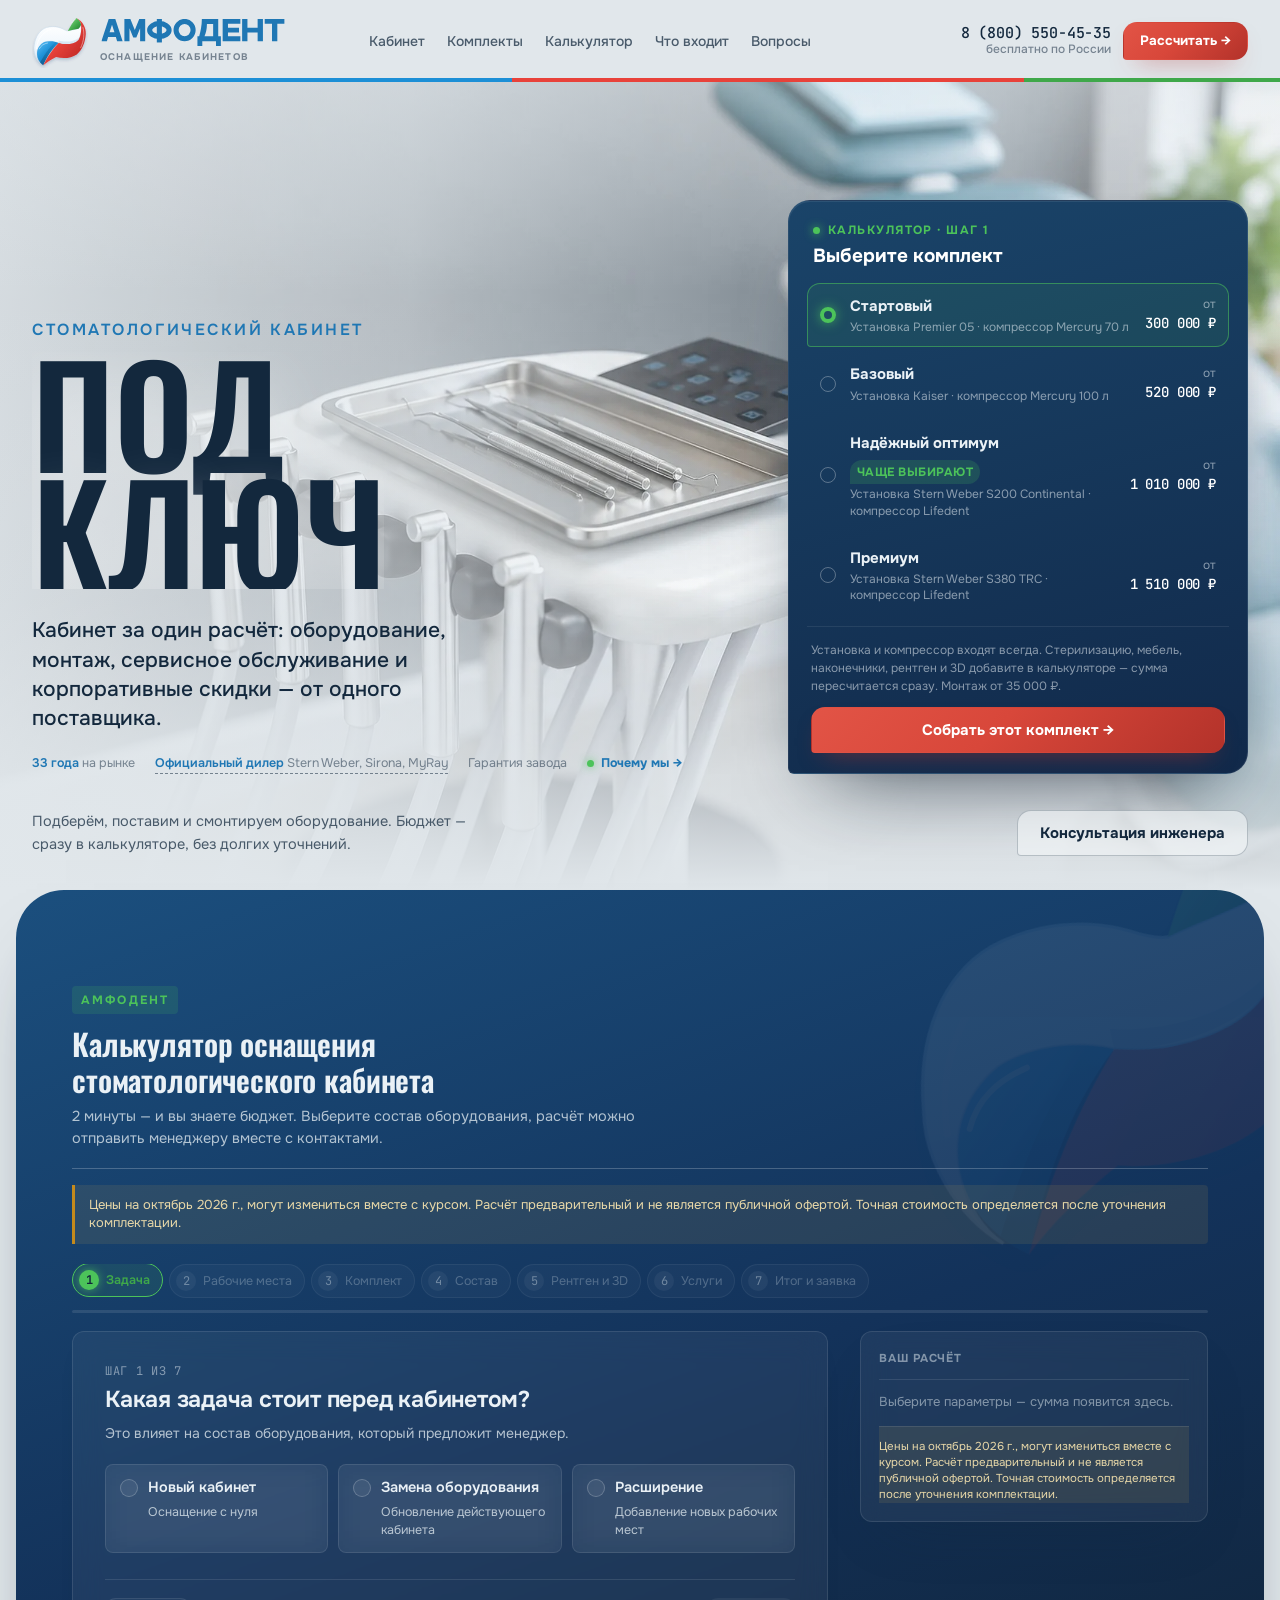
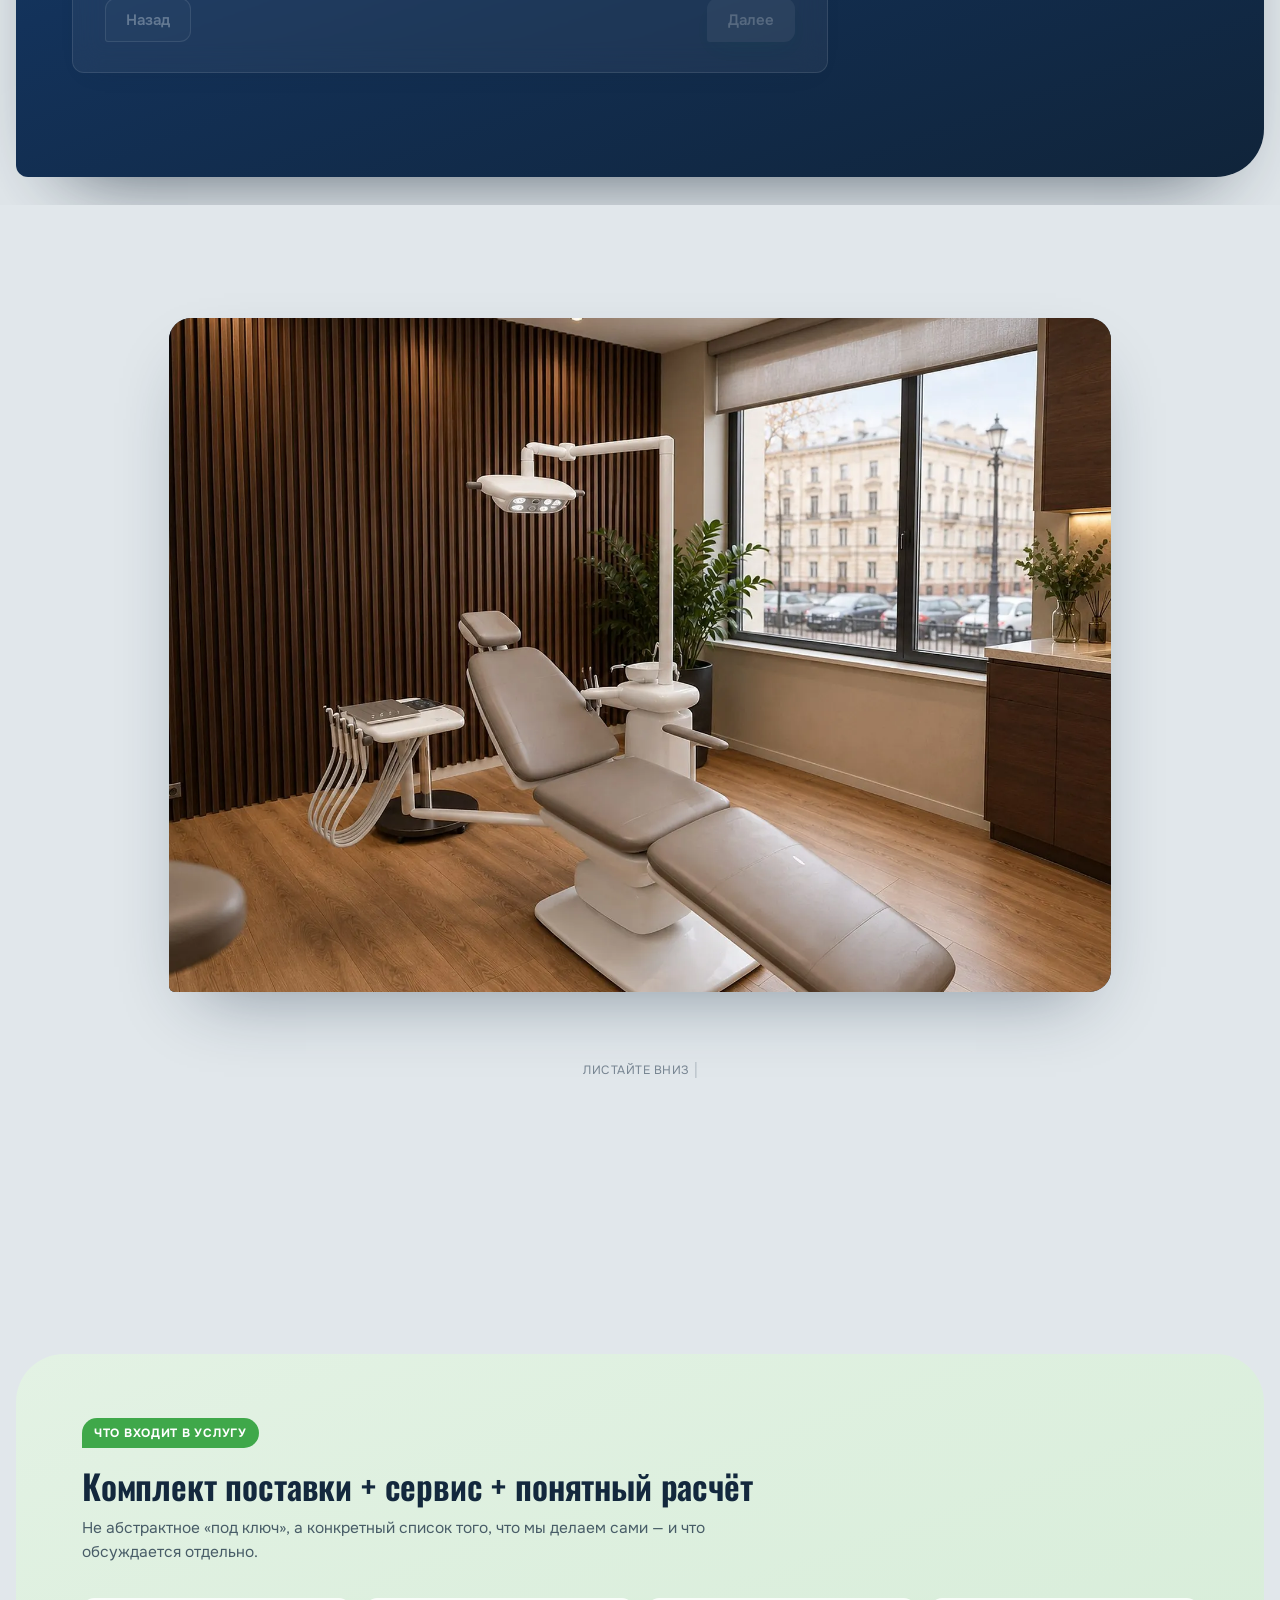
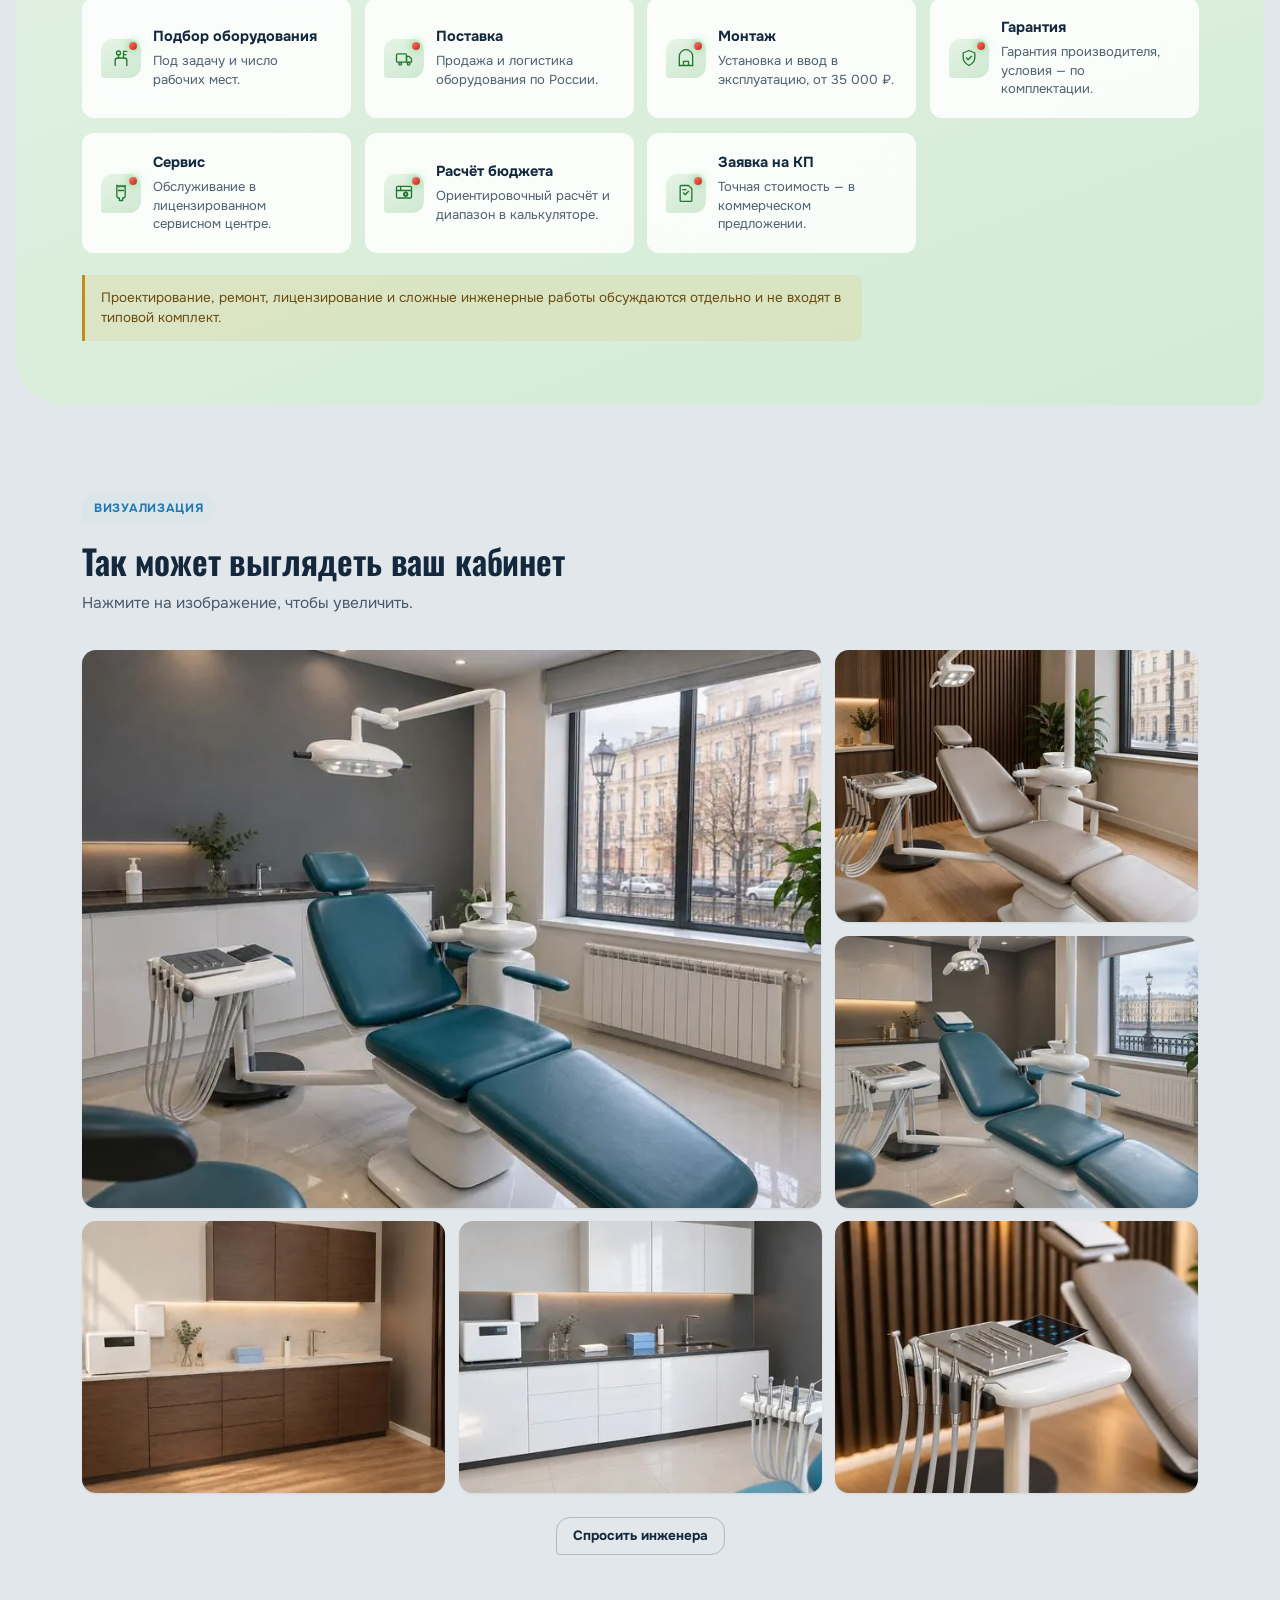
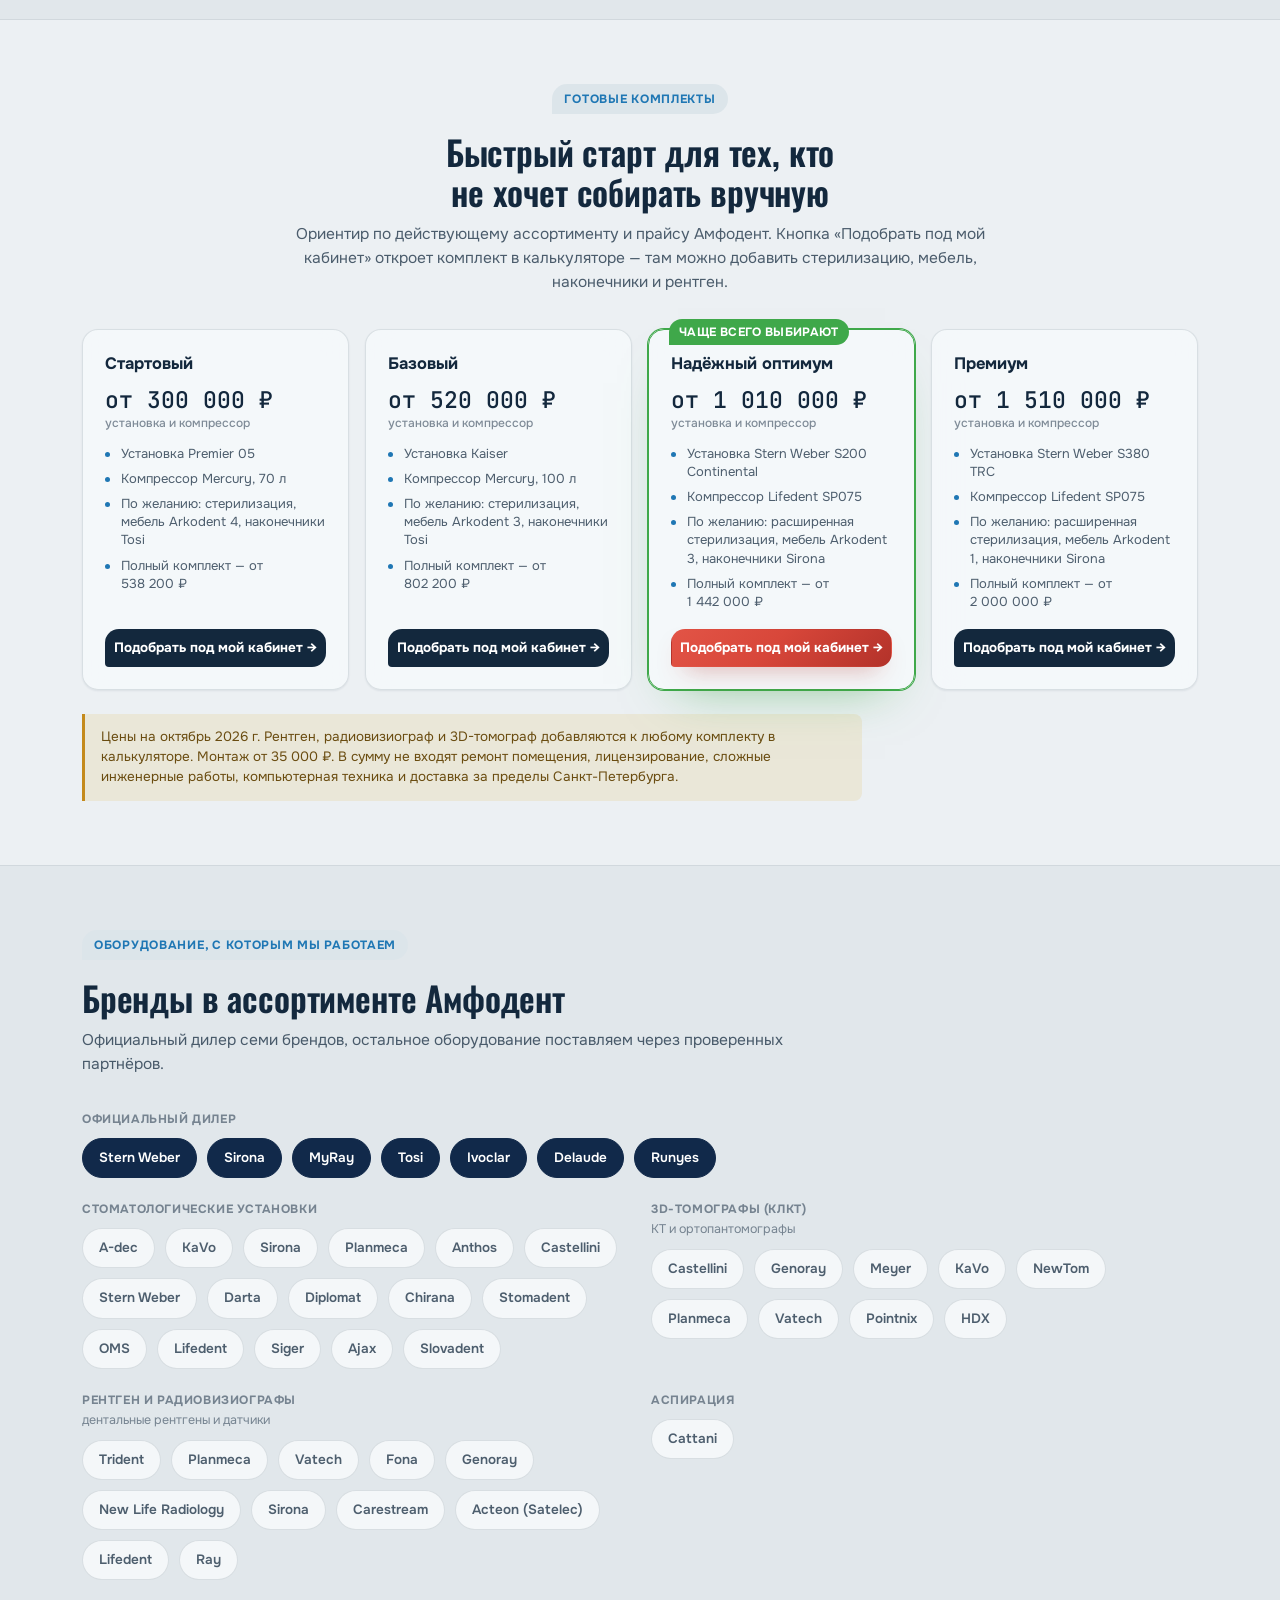
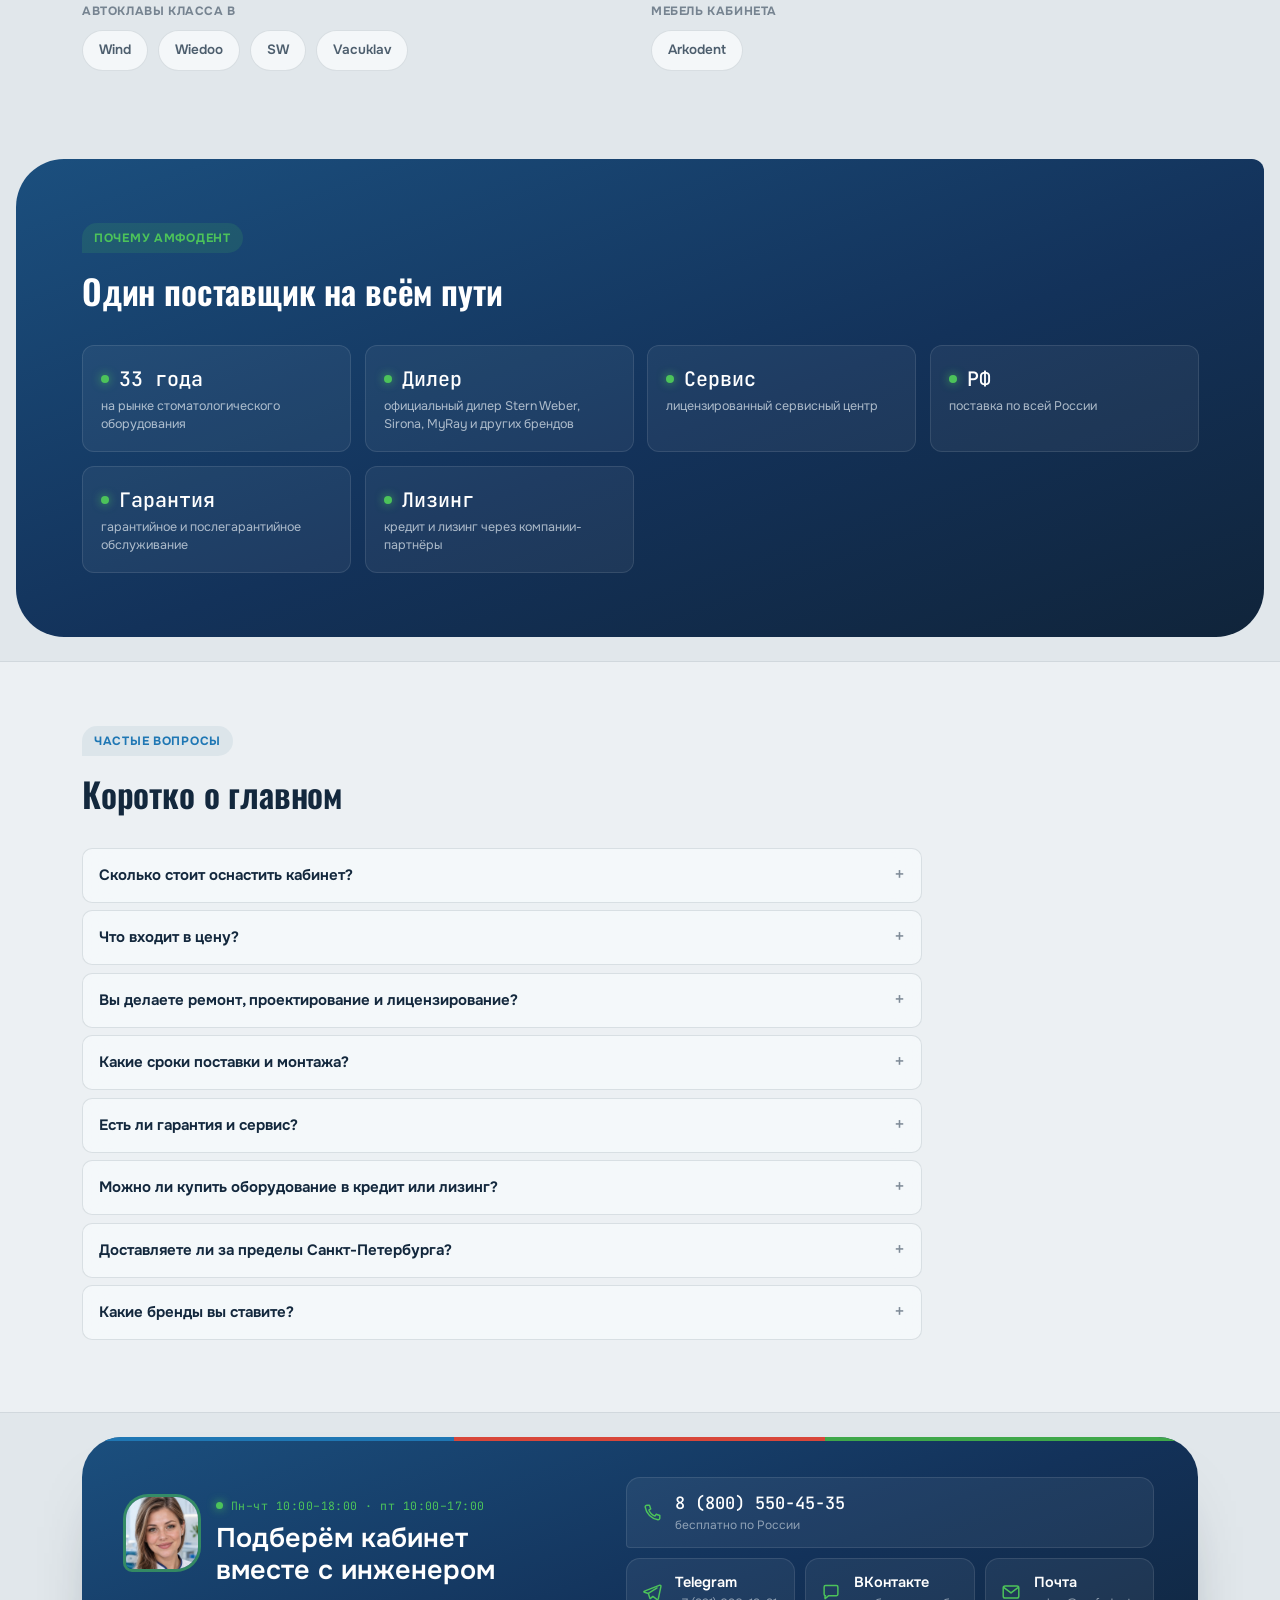
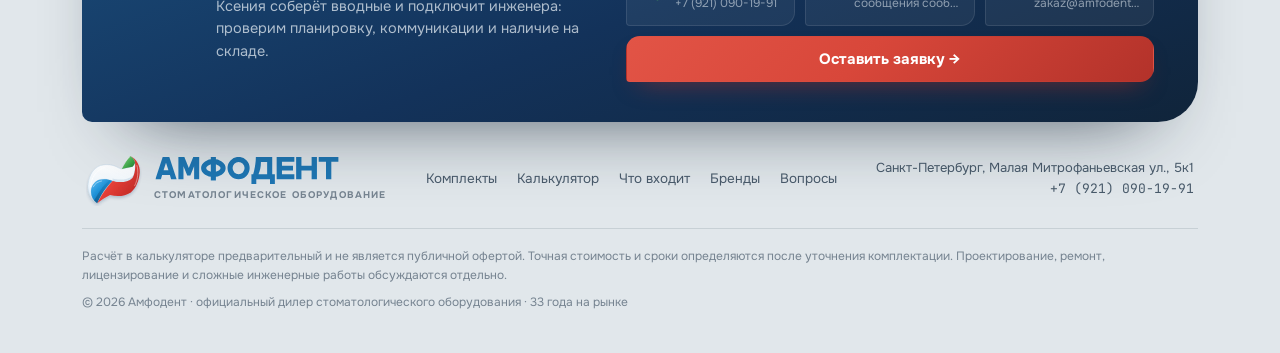
==== commit c455f6cd: "Правки по аудиту и ответам команды, домен kit.amfodent.ru" ====
--- a/index.html
+++ b/index.html
@@ -7,14 +7,117 @@
 <title>Стоматологический кабинет под ключ — Амфодент</title>
 <meta name="description" content="Подбор, поставка, монтаж, гарантия и сервис оборудования для стоматологического кабинета. Рассчитайте ориентировочный бюджет за 2–3 минуты в калькуляторе Амфодент.">
 <link rel="icon" href="images/logo-mark.svg" type="image/svg+xml">
+<link rel="canonical" href="https://kit.amfodent.ru/">
+<link rel="apple-touch-icon" href="images/apple-touch-icon.png">
+<meta name="theme-color" content="#11294A">
+<!-- Соцсети и мессенджеры. При переезде на kit.amfodent.ru поменять адреса в og:url, og:image, canonical и JSON-LD -->
+<meta property="og:type" content="website">
+<meta property="og:locale" content="ru_RU">
+<meta property="og:site_name" content="Амфодент">
+<meta property="og:title" content="Стоматологический кабинет под ключ — Амфодент">
+<meta property="og:description" content="Оборудование, монтаж и сервис от одного поставщика. Посчитайте бюджет кабинета за 2 минуты в калькуляторе.">
+<meta property="og:url" content="https://kit.amfodent.ru/">
+<meta property="og:image" content="https://kit.amfodent.ru/images/og-cover.jpg">
+<meta property="og:image:width" content="1200">
+<meta property="og:image:height" content="630">
+<meta name="twitter:card" content="summary_large_image">
 <link rel="preconnect" href="https://fonts.googleapis.com">
 <link rel="preconnect" href="https://fonts.gstatic.com" crossorigin>
-<link rel="stylesheet" href="https://fonts.googleapis.com/css2?family=Anton&family=JetBrains+Mono:wght@400;500&family=Newsreader:ital@1&family=Instrument+Sans:wght@400;500;600;700&display=swap">
-<link rel="stylesheet" href="css/style.css?v=20261014">
-<link rel="stylesheet" href="css/landing.css?v=20261014">
-<link rel="stylesheet" href="css/theme-cinematic.css?v=20261014">
-<link rel="stylesheet" href="css/theme-cinematic-light.css?v=20261014">
-<link rel="stylesheet" href="css/variants/v4-pult-polya.css?v=20261014">
+<link rel="stylesheet" href="https://fonts.googleapis.com/css2?family=Oswald:wght@400..700&family=Onest:wght@400;500;600;700&family=JetBrains+Mono:wght@400;500&display=swap">
+<link rel="stylesheet" href="css/style.css?v=20261020">
+<link rel="stylesheet" href="css/landing.css?v=20261020">
+<link rel="stylesheet" href="css/theme-cinematic.css?v=20261020">
+<link rel="stylesheet" href="css/theme-cinematic-light.css?v=20261020">
+<link rel="stylesheet" href="css/variants/v4-pult-polya.css?v=20261020">
+<script type="application/ld+json">
+[
+ {
+  "@context": "https://schema.org",
+  "@type": "Organization",
+  "name": "Амфодент",
+  "url": "https://amfodent.ru/",
+  "logo": "https://kit.amfodent.ru/images/apple-touch-icon.png",
+  "telephone": "+7-800-550-45-35",
+  "email": "zakaz@amfodent.ru",
+  "address": {
+   "@type": "PostalAddress",
+   "addressLocality": "Санкт-Петербург",
+   "streetAddress": "Малая Митрофаньевская ул., 5к1",
+   "addressCountry": "RU"
+  }
+ },
+ {
+  "@context": "https://schema.org",
+  "@type": "FAQPage",
+  "mainEntity": [
+   {
+    "@type": "Question",
+    "name": "Сколько стоит оснастить кабинет?",
+    "acceptedAnswer": {
+     "@type": "Answer",
+     "text": "Стартовый кабинет (установка и компрессор) — от 300 000 ₽, полный комплект со стерилизацией, мебелью и наконечниками — от 538 200 ₽. Свой вариант посчитайте в калькуляторе за 2–3 минуты, точную сумму пришлём в коммерческом предложении."
+    }
+   },
+   {
+    "@type": "Question",
+    "name": "Что входит в цену?",
+    "acceptedAnswer": {
+     "@type": "Answer",
+     "text": "В расчёт калькулятора входит оборудование выбранного комплекта с гарантией производителя. Монтаж и ввод в эксплуатацию — от 35 000 ₽, доставка считается по адресу. Точные суммы пришлём в коммерческом предложении."
+    }
+   },
+   {
+    "@type": "Question",
+    "name": "Вы делаете ремонт, проектирование и лицензирование?",
+    "acceptedAnswer": {
+     "@type": "Answer",
+     "text": "Нет, это не входит в типовой комплект поставки. Проектирование, ремонт, лицензирование и сложные инженерные работы обсуждаются отдельно."
+    }
+   },
+   {
+    "@type": "Question",
+    "name": "Какие сроки поставки и монтажа?",
+    "acceptedAnswer": {
+     "@type": "Answer",
+     "text": "Срок поставки и монтажа рассчитывается после подбора комплекта и проверки оборудования на складе — часть позиций есть в наличии, часть под заказ. Точный срок менеджер называет вместе с коммерческим предложением."
+    }
+   },
+   {
+    "@type": "Question",
+    "name": "Есть ли гарантия и сервис?",
+    "acceptedAnswer": {
+     "@type": "Answer",
+     "text": "Да — гарантия производителя (условия зависят от модели) и обслуживание в лицензированном сервисном центре Амфодент, включая послегарантийный период."
+    }
+   },
+   {
+    "@type": "Question",
+    "name": "Можно ли купить оборудование в кредит или лизинг?",
+    "acceptedAnswer": {
+     "@type": "Answer",
+     "text": "Да, через лизинговые компании-партнёры. Условия у них индивидуальные: подберём варианты под сумму комплекта и пришлём вместе с коммерческим предложением."
+    }
+   },
+   {
+    "@type": "Question",
+    "name": "Доставляете ли за пределы Санкт-Петербурга?",
+    "acceptedAnswer": {
+     "@type": "Answer",
+     "text": "Да, по всей России. Стоимость и срок доставки до вашего города посчитаем вместе с коммерческим предложением."
+    }
+   },
+   {
+    "@type": "Question",
+    "name": "Какие бренды вы ставите?",
+    "acceptedAnswer": {
+     "@type": "Answer",
+     "text": "Установки, рентген и 3D-томографы, стерилизация, аспирация и мебель — полный список в блоке «Бренды». Нужной модели нет в списке? Спросите инженера, проверим возможность поставки."
+    }
+   }
+  ]
+ }
+]
+</script>
 </head>
 <body>
 <svg xmlns="http://www.w3.org/2000/svg" width="0" height="0" style="position:absolute;width:0;height:0;overflow:hidden" aria-hidden="true" focusable="false"><defs><linearGradient id="amf-rs" x1="0" y1="0" x2="1" y2="1"><stop offset="0" stop-color="#ff7a68"/><stop offset=".45" stop-color="#e8423a"/><stop offset="1" stop-color="#b3201f"/></linearGradient><linearGradient id="amf-bs" x1="0" y1="0" x2=".8" y2="1"><stop offset="0" stop-color="#5cc0f7"/><stop offset=".5" stop-color="#1c8fd6"/><stop offset="1" stop-color="#0d5f9f"/></linearGradient><linearGradient id="amf-gs" x1="0" y1="0" x2="1" y2="1"><stop offset="0" stop-color="#8fe08a"/><stop offset=".6" stop-color="#3fa84a"/><stop offset="1" stop-color="#23782f"/></linearGradient><linearGradient id="amf-ws" x1="0" y1="0" x2="0" y2="1"><stop offset="0" stop-color="#ffffff"/><stop offset=".6" stop-color="#eef6fc"/><stop offset="1" stop-color="#d5e7f5"/></linearGradient><linearGradient id="amf-shs" x1="0" y1="0" x2="1" y2="0"><stop offset="0" stop-color="#000" stop-opacity=".28"/><stop offset="1" stop-color="#000" stop-opacity="0"/></linearGradient><filter id="amf-dss" x="-20%" y="-20%" width="140%" height="150%"><feDropShadow dx="0" dy="3.5" stdDeviation="3.2" flood-color="#0b3a63" flood-opacity=".22"/></filter><clipPath id="amf-crs"><path d="M79 3 C 90 8, 97 20, 96 32 C 95 46, 90 60, 80 68 C 70 75, 55 76, 43 72.5 C 34 77, 26 82, 20 87.5 C 26 76, 34 62, 47.5 47.5 C 51 48.5, 54 49, 58 49.5 C 68 50, 77 48, 83 42 C 88 34, 88.5 22, 87.5 14 C 86 9, 83 5.5, 79 3 Z"/></clipPath><clipPath id="amf-cbs"><path d="M47.5 47.5 C 40 44, 30 43, 22 46 C 14 50, 9 58, 9 67 C 9 75, 13 82, 20 87.5 C 26 74, 35 58, 47.5 47.5 Z"/></clipPath><clipPath id="amf-cws"><path d="M15 84 C 6 76, 2 62, 4 52 C 6 36, 14 24, 26 20 C 36 17, 48 18, 58 24 C 61 25.5, 63 26, 64 26 C 70 24.5, 77 23.5, 83 22 C 86 19, 87.5 16, 87.5 14 C 88.5 22, 88 34, 83 42 C 77 48, 68 50, 58 49.5 C 54 49, 51 48.5, 47.5 47.5 C 40 44, 30 43, 22 46 C 14 50, 9 58, 9 67 C 9 74, 11 80, 15 84 Z"/></clipPath></defs><symbol id="amf-e" viewBox="0 -2 100 96"><g filter="url(#amf-dss)"><path d="M15 84 C 6 76, 2 62, 4 52 C 6 36, 14 24, 26 20 C 36 17, 48 18, 58 24 C 61 25.5, 63 26, 64 26 C 70 24.5, 77 23.5, 83 22 C 86 19, 87.5 16, 87.5 14 C 88.5 22, 88 34, 83 42 C 77 48, 68 50, 58 49.5 C 54 49, 51 48.5, 47.5 47.5 C 40 44, 30 43, 22 46 C 14 50, 9 58, 9 67 C 9 74, 11 80, 15 84 Z" fill="url(#amf-ws)" stroke="#b9d3e8" stroke-width=".7"/><path d="M47.5 47.5 C 40 44, 30 43, 22 46 C 14 50, 9 58, 9 67 C 9 75, 13 82, 20 87.5 C 26 74, 35 58, 47.5 47.5 Z" fill="url(#amf-bs)"/><path d="M79 3 C 90 8, 97 20, 96 32 C 95 46, 90 60, 80 68 C 70 75, 55 76, 43 72.5 C 34 77, 26 82, 20 87.5 C 26 76, 34 62, 47.5 47.5 C 51 48.5, 54 49, 58 49.5 C 68 50, 77 48, 83 42 C 88 34, 88.5 22, 87.5 14 C 86 9, 83 5.5, 79 3 Z" fill="url(#amf-rs)"/><path d="M64 26 C 69 17, 74 9, 79 3 C 83 5.5, 86 9, 87.5 14 C 87.5 16, 86 19, 83 22 C 77 23.5, 70 24.5, 64 26 Z" fill="url(#amf-gs)"/></g><g clip-path="url(#amf-cbs)"><path d="M47.5 47.5 C 35 58, 26 74, 20 87.5 L 12 87.5 C 20 72, 30 56, 42 46 Z" fill="url(#amf-shs)" opacity=".9"/></g><g clip-path="url(#amf-cws)"><path d="M47.5 47.5 C 56 49.5, 72 50, 83 42 L 84 38 C 74 46, 58 46, 47.5 43 Z" fill="#7aa6c8" opacity=".22"/></g><g fill="none" stroke="#fff" stroke-linecap="round"><path d="M8 58 C 9 42, 18 28, 34 23" stroke-width="1.6" opacity=".9"/><path d="M91 20 C 94 30, 93 44, 87 56" stroke-width="1.4" opacity=".55"/><path d="M13 58 C 16 52, 21 49, 28 47.5" stroke-width="1.3" opacity=".6"/><path d="M70 12 C 73 9, 76 6, 78.5 4.5" stroke-width="1" opacity=".7"/></g></symbol><symbol id="amf-w" viewBox="0 0 828 122"><g transform="translate(0.00,0)"><path fill-rule="evenodd" fill="currentColor" d="M0 100 L33 0 L63 0 L96 100 L71 100 L65.5 81 L30.5 81 L25 100 Z M37 60 L59 60 L48 26 Z"/></g><g transform="translate(104.00,0)"><path fill="currentColor" d="M0 100 V0 H27 L47 50 L67 0 H94 V100 H71 V42 L54 84 H40 L23 42 V100 Z"/></g><g transform="translate(206.00,0)"><ellipse cx="56" cy="50" rx="44" ry="29" fill="none" stroke="currentColor" stroke-width="23"/><rect x="44.5" y="-6" width="23" height="112" fill="currentColor"/></g><g transform="translate(326.00,0)"><ellipse cx="50" cy="50" rx="38.5" ry="39" fill="none" stroke="currentColor" stroke-width="23"/></g><g transform="translate(434.00,0)"><path fill="currentColor" fill-rule="evenodd" d="M20 0 L94 0 L94 78 L106 78 L106 122 L84 122 L84 100 L22 100 L22 122 L0 122 L0 78 L8 78 C 14 56, 20 28, 20 0 Z M43 23 C 43 47, 38 64, 32 78 L71 78 L71 23 Z"/></g><g transform="translate(548.00,0)"><path fill="currentColor" d="M0 0 H80 V22 H24 V39 H74 V61 H24 V78 H80 V100 H0 Z"/></g><g transform="translate(636.00,0)"><path fill="currentColor" d="M0 0 H24 V39 H70 V0 H94 V100 H70 V61 H24 V100 H0 Z"/></g><g transform="translate(738.00,0)"><path fill="currentColor" d="M0 0 H90 V22 H57 V100 H33 V22 H0 Z"/></g></symbol></svg>
@@ -49,7 +152,7 @@
 
   <!-- ============================== ГЕРОЙ ============================== -->
   <section class="lp-hero-cinematic">
-    <img class="lp-hero-cinematic__photo" src="images/photo-hero.jpg" alt="Наконечники и инструментальный столик стоматологической установки" width="2160" height="1440" loading="eager">
+    <picture><source type="image/webp" srcset="images/photo-hero-1080.webp 1080w, images/photo-hero.webp 2160w" sizes="100vw"><img class="lp-hero-cinematic__photo" src="images/photo-hero.jpg" alt="Наконечники и инструментальный столик стоматологической установки" width="2160" height="1440" loading="eager" fetchpriority="high"></picture>
     <div class="lp-hero-cinematic__scrim-h"></div>
     <div class="lp-hero-cinematic__scrim-v"></div>
 
@@ -60,11 +163,12 @@
         <span class="lp-headline-wrap"><span class="lp-hero-cinematic__headline"><span class="lp-hl-line">ПОД</span> <span class="lp-hl-line">КЛЮЧ</span></span></span>
       </h1>
       <p class="lp-hero-cinematic__sub">Кабинет за один расчёт: оборудование, монтаж, сервисное обслуживание и корпоративные скидки — от одного поставщика.</p>
+      <a class="lp-btn lp-btn--primary lp-hero-mcta" href="#hero-kits">Рассчитать стоимость кабинета ↓</a>
       <div class="lp-hero-cinematic__stats">
         <span><b>33 года</b> на рынке</span>
-        <span><b>Официальный</b> дилер</span>
+        <a class="lp-hero-dealer" href="#brands"><b>Официальный дилер</b> Stern Weber, Sirona, MyRay</a>
         <span>Гарантия завода</span>
-        <button type="button" class="lp-why-trigger" id="why-trigger">Почему мы →</button>
+        <a class="lp-why-trigger" href="#trust">Почему мы →</a>
       </div>
       </div>
 
@@ -112,7 +216,7 @@
           </label>
         </div>
         <div class="lp-picker__foot">
-          <p class="lp-picker__note">Установка и компрессор входят всегда. Стерилизацию, мебель, наконечники, рентген и 3D добавите в калькуляторе — сумма пересчитается сразу. Монтаж оплачивается отдельно.</p>
+          <p class="lp-picker__note">Установка и компрессор входят всегда. Стерилизацию, мебель, наконечники, рентген и 3D добавите в калькуляторе — сумма пересчитается сразу. Монтаж от 35 000 ₽.</p>
           <button type="button" class="lp-btn lp-btn--primary lp-btn--wide" id="hero-kit-go">Собрать этот комплект →</button>
         </div>
       </div>
@@ -144,7 +248,7 @@
         </header>
 
         <p class="disclaimer disclaimer--top" id="calc-disclaimer">
-          Расчёт предварительный и не является публичной офертой. Точная стоимость определяется после уточнения комплектации.
+          Цены на октябрь 2026 г., могут измениться вместе с курсом. Расчёт предварительный и не является публичной офертой. Точная стоимость определяется после уточнения комплектации.
         </p>
 
         <nav class="calc-progress" id="progress" aria-label="Шаги расчёта"></nav>
@@ -171,7 +275,7 @@
   <div class="lp-zoom">
     <div class="lp-zoom__sticky">
       <div class="lp-zoom__frame">
-        <img src="images/photo-zoom.jpg" alt="Стоматологический кабинет под ключ" loading="lazy">
+        <picture><source type="image/webp" srcset="images/photo-zoom-800.webp 800w, images/photo-zoom.webp 1600w" sizes="100vw"><img src="images/photo-zoom.jpg" alt="Стоматологический кабинет под ключ" loading="lazy"></picture>
         <div class="lp-zoom__scrim"></div>
         <div class="lp-zoom__text"><strong>От подбора оборудования до готового рабочего кабинета</strong></div>
       </div>
@@ -190,41 +294,13 @@
       <div class="lp-offer-grid">
         <div class="lp-offer-card"><span class="lp-eq-icon" aria-hidden="true"><svg viewBox="0 0 24 24"><path d="M5 21v-6a3 3 0 0 1 3-3h8a3 3 0 0 1 3 3v6"/><circle cx="9" cy="6" r="2.4"/><path d="M9 8.4V12M15 4v8M15 4h4M15 8h3"/></svg></span><div><div class="lp-offer-card__title">Подбор оборудования</div><div class="lp-offer-card__text">Под задачу и число рабочих мест.</div></div></div>
         <div class="lp-offer-card"><span class="lp-eq-icon" aria-hidden="true"><svg viewBox="0 0 24 24"><rect x="3" y="7" width="12" height="10" rx="1.5"/><path d="M15 10h3l3 3v4h-6z"/><circle cx="7.5" cy="19" r="1.6"/><circle cx="17.5" cy="19" r="1.6"/></svg></span><div><div class="lp-offer-card__title">Поставка</div><div class="lp-offer-card__text">Продажа и логистика оборудования по России.</div></div></div>
-        <div class="lp-offer-card"><span class="lp-eq-icon" aria-hidden="true"><svg viewBox="0 0 24 24"><path d="M4 21V10a8 8 0 0 1 16 0v11"/><path d="M4 21h16M9 21v-5h6v5"/></svg></span><div><div class="lp-offer-card__title">Монтаж</div><div class="lp-offer-card__text">Установка и ввод в эксплуатацию.</div></div></div>
+        <div class="lp-offer-card"><span class="lp-eq-icon" aria-hidden="true"><svg viewBox="0 0 24 24"><path d="M4 21V10a8 8 0 0 1 16 0v11"/><path d="M4 21h16M9 21v-5h6v5"/></svg></span><div><div class="lp-offer-card__title">Монтаж</div><div class="lp-offer-card__text">Установка и ввод в эксплуатацию, от 35 000 ₽.</div></div></div>
         <div class="lp-offer-card"><span class="lp-eq-icon" aria-hidden="true"><svg viewBox="0 0 24 24"><path d="M12 3l7 3v5c0 5-3 8-7 10-4-2-7-5-7-10V6z"/><path d="M9 12l2 2 4-4"/></svg></span><div><div class="lp-offer-card__title">Гарантия</div><div class="lp-offer-card__text">Гарантия производителя, условия — по комплектации.</div></div></div>
         <div class="lp-offer-card"><span class="lp-eq-icon" aria-hidden="true"><svg viewBox="0 0 24 24"><path d="M8 3l1.5 1.5L11 3l1.5 1.5L14 3l1.5 1.5L17 3v13a2 2 0 0 1-2 2h-1v3h-4v-3H9a2 2 0 0 1-2-2V3z"/><path d="M9 9h6"/></svg></span><div><div class="lp-offer-card__title">Сервис</div><div class="lp-offer-card__text">Обслуживание в лицензированном сервисном центре.</div></div></div>
         <div class="lp-offer-card"><span class="lp-eq-icon" aria-hidden="true"><svg viewBox="0 0 24 24"><rect x="3" y="4" width="18" height="14" rx="1.5"/><path d="M3 9h18M8 4v5"/><circle cx="14" cy="13.5" r="2.4"/><path d="M14 11.1v.9M14 15.1v.9M11.9 13.5h.9M15.2 13.5h.9"/></svg></span><div><div class="lp-offer-card__title">Расчёт бюджета</div><div class="lp-offer-card__text">Ориентировочный расчёт и диапазон в калькуляторе.</div></div></div>
         <div class="lp-offer-card"><span class="lp-eq-icon" aria-hidden="true"><svg viewBox="0 0 24 24"><path d="M6 3h9l4 4v14a1 1 0 0 1-1 1H6a1 1 0 0 1-1-1V4a1 1 0 0 1 1-1z"/><path d="M9 12l2 2 4-4"/><path d="M8 8h4"/></svg></span><div><div class="lp-offer-card__title">Заявка на КП</div><div class="lp-offer-card__text">Точная стоимость — в коммерческом предложении.</div></div></div>
       </div>
       <p class="lp-note">Проектирование, ремонт, лицензирование и сложные инженерные работы обсуждаются отдельно и не входят в типовой комплект.</p>
-    </div>
-  </section>
-
-  <!-- ===================== ТРИ ЗАДАЧИ ===================== -->
-  <section class="lp-section lp-section--alt" id="tasks">
-    <div class="lp-container">
-      <div class="lp-section__head">
-        <span class="lp-eyebrow lp-eyebrow--muted">С чего начнём</span>
-        <h2 class="lp-section__title">Какая задача стоит перед кабинетом?</h2>
-        <p class="lp-section__subtitle">Выберите вариант — калькулятор откроется сразу на нужном шаге.</p>
-      </div>
-      <div class="lp-tasks-grid">
-        <button type="button" class="lp-task" data-goal="new">
-          <div class="lp-task__title">Новый кабинет</div>
-          <div class="lp-task__text">Оснащение с нуля: от установки до мебели и стерилизации.</div>
-          <div class="lp-task__cta">Подобрать оборудование</div>
-        </button>
-        <button type="button" class="lp-task" data-goal="replace">
-          <div class="lp-task__title">Замена оборудования</div>
-          <div class="lp-task__text">Обновление действующего кабинета — установка, рентген, стерилизация.</div>
-          <div class="lp-task__cta">Подобрать оборудование</div>
-        </button>
-        <button type="button" class="lp-task" data-goal="expand">
-          <div class="lp-task__title">Расширение</div>
-          <div class="lp-task__text">Добавление новых рабочих мест к действующему кабинету.</div>
-          <div class="lp-task__cta">Подобрать оборудование</div>
-        </button>
-      </div>
     </div>
   </section>
 
@@ -237,23 +313,23 @@
         <p class="lp-section__subtitle">Нажмите на изображение, чтобы увеличить.</p>
       </div>
       <div class="lp-gallery" id="gallery-grid">
-        <button type="button" class="lp-gallery__item lp-gallery__item--big" data-full="images/photo-g01.jpg" data-caption="Общий вид кабинета">
-          <img src="images/photo-g01-thumb.jpg" alt="Светлый стоматологический кабинет с установкой и окном" loading="lazy">
+        <button type="button" class="lp-gallery__item lp-gallery__item--big" data-full="images/photo-g01.webp" data-caption="Общий вид кабинета">
+          <picture><source type="image/webp" srcset="images/photo-g01-thumb-480.webp 480w, images/photo-g01-thumb.webp 800w" sizes="(max-width: 759px) 100vw, 60vw"><img src="images/photo-g01-thumb.jpg" alt="Светлый стоматологический кабинет с установкой и окном" loading="lazy"></picture>
         </button>
-        <button type="button" class="lp-gallery__item" data-full="images/photo-g02.jpg" data-caption="Кресло и рабочее место врача">
-          <img src="images/photo-g02-thumb.jpg" alt="Кресло пациента и светильник" loading="lazy">
+        <button type="button" class="lp-gallery__item" data-full="images/photo-g02.webp" data-caption="Кресло и рабочее место врача">
+          <picture><source type="image/webp" srcset="images/photo-g02-thumb-480.webp 480w, images/photo-g02-thumb.webp 800w" sizes="(max-width: 759px) 50vw, 30vw"><img src="images/photo-g02-thumb.jpg" alt="Кресло пациента и светильник" loading="lazy"></picture>
         </button>
-        <button type="button" class="lp-gallery__item" data-full="images/photo-g03.jpg" data-caption="Кресло и установка">
-          <img src="images/photo-g03-thumb.jpg" alt="Стоматологическое кресло и установка" loading="lazy">
+        <button type="button" class="lp-gallery__item" data-full="images/photo-g03.webp" data-caption="Кресло и установка">
+          <picture><source type="image/webp" srcset="images/photo-g03-thumb-480.webp 480w, images/photo-g03-thumb.webp 800w" sizes="(max-width: 759px) 50vw, 30vw"><img src="images/photo-g03-thumb.jpg" alt="Стоматологическое кресло и установка" loading="lazy"></picture>
         </button>
-        <button type="button" class="lp-gallery__item" data-full="images/photo-g04.jpg" data-caption="Зона стерилизации">
-          <img src="images/photo-g04-thumb.jpg" alt="Зона стерилизации с автоклавом" loading="lazy">
+        <button type="button" class="lp-gallery__item" data-full="images/photo-g04.webp" data-caption="Зона стерилизации">
+          <picture><source type="image/webp" srcset="images/photo-g04-thumb-480.webp 480w, images/photo-g04-thumb.webp 800w" sizes="(max-width: 759px) 50vw, 30vw"><img src="images/photo-g04-thumb.jpg" alt="Зона стерилизации с автоклавом" loading="lazy"></picture>
         </button>
-        <button type="button" class="lp-gallery__item" data-full="images/photo-g05.jpg" data-caption="Стерилизация и хранение инструментов">
-          <img src="images/photo-g05-thumb.jpg" alt="Зона стерилизации с автоклавом и белой мебелью" loading="lazy">
+        <button type="button" class="lp-gallery__item" data-full="images/photo-g05.webp" data-caption="Стерилизация и хранение инструментов">
+          <picture><source type="image/webp" srcset="images/photo-g05-thumb-480.webp 480w, images/photo-g05-thumb.webp 800w" sizes="(max-width: 759px) 50vw, 30vw"><img src="images/photo-g05-thumb.jpg" alt="Зона стерилизации с автоклавом и белой мебелью" loading="lazy"></picture>
         </button>
-        <button type="button" class="lp-gallery__item" data-full="images/photo-g06.jpg" data-caption="Наконечники и инструментальный столик">
-          <img src="images/photo-g06-thumb.jpg" alt="Наконечники и инструментальный столик стоматологической установки" loading="lazy">
+        <button type="button" class="lp-gallery__item" data-full="images/photo-g06.webp" data-caption="Наконечники и инструментальный столик">
+          <picture><source type="image/webp" srcset="images/photo-g06-thumb-480.webp 480w, images/photo-g06-thumb.webp 800w" sizes="(max-width: 759px) 50vw, 30vw"><img src="images/photo-g06-thumb.jpg" alt="Наконечники и инструментальный столик стоматологической установки" loading="lazy"></picture>
         </button>
       </div>
       <div class="lp-gallery__cta">
@@ -271,24 +347,6 @@
       <img id="lightbox-img" src="" alt="">
       <figcaption id="lightbox-caption"></figcaption>
     </figure>
-  </div>
-
-  <!-- ===================== «ПОЧЕМУ МЫ» — ВСПЛЫВАЮЩЕЕ ОКНО ===================== -->
-  <div class="lp-why-modal" id="why-modal" hidden>
-    <div class="lp-why-modal__panel">
-      <button type="button" class="lp-why-modal__close" id="why-modal-close" aria-label="Закрыть">✕</button>
-      <span class="lp-eyebrow">Почему Амфодент</span>
-      <h3 class="lp-why-modal__title">Один поставщик на всём пути</h3>
-      <div class="lp-why-modal__grid">
-        <div class="lp-trust"><div class="lp-trust__value">33 года</div><div class="lp-trust__label">на рынке стоматологического оборудования</div></div>
-        <div class="lp-trust"><div class="lp-trust__value">Дилер</div><div class="lp-trust__label">официальный статус у производителей</div></div>
-        <div class="lp-trust"><div class="lp-trust__value">Сервис</div><div class="lp-trust__label">лицензированный сервисный центр</div></div>
-        <div class="lp-trust"><div class="lp-trust__value">РФ</div><div class="lp-trust__label">поставка по всей России</div></div>
-        <div class="lp-trust"><div class="lp-trust__value">Гарантия</div><div class="lp-trust__label">гарантийное и послегарантийное обслуживание</div></div>
-        <div class="lp-trust"><div class="lp-trust__value">Кредит</div><div class="lp-trust__label">возможность покупки оборудования в кредит</div></div>
-      </div>
-      <button type="button" class="lp-btn lp-btn--primary lp-btn--wide" data-scroll-calc data-close-why>Рассчитать бюджет →</button>
-    </div>
   </div>
 
   <!-- ===================== ГОТОВЫЕ КОМПЛЕКТЫ ===================== -->
@@ -359,7 +417,7 @@
         </div>
       </div>
 
-      <p class="lp-note lp-kits-note">Рентген, радиовизиограф и 3D-томограф добавляются к любому комплекту в калькуляторе. Монтаж оплачивается отдельно. В сумму не входят ремонт помещения, лицензирование, сложные инженерные работы, компьютерная техника и доставка за пределы Санкт-Петербурга.</p>
+      <p class="lp-note lp-kits-note">Цены на октябрь 2026 г. Рентген, радиовизиограф и 3D-томограф добавляются к любому комплекту в калькуляторе. Монтаж от 35 000 ₽. В сумму не входят ремонт помещения, лицензирование, сложные инженерные работы, компьютерная техника и доставка за пределы Санкт-Петербурга.</p>
     </div>
   </section>
 
@@ -369,9 +427,21 @@
       <div class="lp-section__head">
         <span class="lp-eyebrow lp-eyebrow--muted">Оборудование, с которым мы работаем</span>
         <h2 class="lp-section__title">Бренды в ассортименте Амфодент</h2>
-        <p class="lp-section__subtitle">Официальный дилер — список актуализируется вместе с каталогом.</p>
+        <p class="lp-section__subtitle">Официальный дилер семи брендов, остальное оборудование поставляем через проверенных партнёров.</p>
       </div>
       <div class="lp-brands-groups">
+        <div class="lp-brand-group--dealer">
+          <div class="lp-brand-group__title">Официальный дилер</div>
+          <div class="lp-brands">
+            <span class="lp-brand-chip lp-brand-chip--dealer">Stern Weber</span>
+            <span class="lp-brand-chip lp-brand-chip--dealer">Sirona</span>
+            <span class="lp-brand-chip lp-brand-chip--dealer">MyRay</span>
+            <span class="lp-brand-chip lp-brand-chip--dealer">Tosi</span>
+            <span class="lp-brand-chip lp-brand-chip--dealer">Ivoclar</span>
+            <span class="lp-brand-chip lp-brand-chip--dealer">Delaude</span>
+            <span class="lp-brand-chip lp-brand-chip--dealer">Runyes</span>
+          </div>
+        </div>
         <div>
           <div class="lp-brand-group__title">Стоматологические установки</div>
           <div class="lp-brands">
@@ -459,11 +529,11 @@
       </div>
       <div class="lp-trust-grid">
         <div class="lp-trust"><div class="lp-trust__value">33 года</div><div class="lp-trust__label">на рынке стоматологического оборудования</div></div>
-        <div class="lp-trust"><div class="lp-trust__value">Дилер</div><div class="lp-trust__label">официальный статус у производителей</div></div>
+        <div class="lp-trust"><div class="lp-trust__value">Дилер</div><div class="lp-trust__label">официальный дилер Stern Weber, Sirona, MyRay и других брендов</div></div>
         <div class="lp-trust"><div class="lp-trust__value">Сервис</div><div class="lp-trust__label">лицензированный сервисный центр</div></div>
         <div class="lp-trust"><div class="lp-trust__value">РФ</div><div class="lp-trust__label">поставка по всей России</div></div>
         <div class="lp-trust"><div class="lp-trust__value">Гарантия</div><div class="lp-trust__label">гарантийное и послегарантийное обслуживание</div></div>
-        <div class="lp-trust"><div class="lp-trust__value">Кредит</div><div class="lp-trust__label">возможность покупки оборудования в кредит</div></div>
+        <div class="lp-trust"><div class="lp-trust__value">Лизинг</div><div class="lp-trust__label">кредит и лизинг через компании-партнёры</div></div>
       </div>
     </div>
   </section>
@@ -473,16 +543,16 @@
     <div class="lp-container">
       <div class="lp-section__head">
         <span class="lp-eyebrow lp-eyebrow--muted">Частые вопросы</span>
-        <h2 class="lp-section__title">Отвечаем честно, без «уточним после заявки»</h2>
+        <h2 class="lp-section__title">Коротко о главном</h2>
       </div>
       <div class="lp-faq">
         <details>
           <summary>Сколько стоит оснастить кабинет?</summary>
-          <div class="lp-faq__answer">Ориентировочный расчёт вы увидите в калькуляторе за 2–3 минуты. Точная стоимость — в коммерческом предложении после уточнения комплектации у менеджера.</div>
+          <div class="lp-faq__answer">Стартовый кабинет (установка и компрессор) — от 300 000 ₽, полный комплект со стерилизацией, мебелью и наконечниками — от 538 200 ₽. Свой вариант посчитайте в калькуляторе за 2–3 минуты, точную сумму пришлём в коммерческом предложении.</div>
         </details>
         <details>
           <summary>Что входит в цену?</summary>
-          <div class="lp-faq__answer">В расчёт калькулятора входит оборудование выбранного комплекта с гарантией производителя. Доставка, монтаж и ввод в эксплуатацию оплачиваются отдельно — их стоимость менеджер укажет в коммерческом предложении.</div>
+          <div class="lp-faq__answer">В расчёт калькулятора входит оборудование выбранного комплекта с гарантией производителя. Монтаж и ввод в эксплуатацию — от 35 000 ₽, доставка считается по адресу. Точные суммы пришлём в коммерческом предложении.</div>
         </details>
         <details>
           <summary>Вы делаете ремонт, проектирование и лицензирование?</summary>
@@ -497,16 +567,16 @@
           <div class="lp-faq__answer">Да — гарантия производителя (условия зависят от модели) и обслуживание в лицензированном сервисном центре Амфодент, включая послегарантийный период.</div>
         </details>
         <details>
-          <summary>Можно ли купить оборудование в кредит?</summary>
-          <div class="lp-faq__answer">Да, такая возможность есть — уточните условия у менеджера при согласовании комплекта.</div>
+          <summary>Можно ли купить оборудование в кредит или лизинг?</summary>
+          <div class="lp-faq__answer">Да, через лизинговые компании-партнёры. Условия у них индивидуальные: подберём варианты под сумму комплекта и пришлём вместе с коммерческим предложением.</div>
         </details>
         <details>
           <summary>Доставляете ли за пределы Санкт-Петербурга?</summary>
-          <div class="lp-faq__answer">Да, по России — транспортными компаниями. По Санкт-Петербургу в пределах КАД при заказе от 5 000 ₽ доставка бесплатна. Перед оплатой уточняйте наличие и срок отгрузки у менеджера.</div>
+          <div class="lp-faq__answer">Да, по всей России. Стоимость и срок доставки до вашего города посчитаем вместе с коммерческим предложением.</div>
         </details>
         <details>
           <summary>Какие бренды вы ставите?</summary>
-          <div class="lp-faq__answer">См. блок «Оборудование, с которым мы работаем» выше — список уточняется и расширяется вместе с командой.</div>
+          <div class="lp-faq__answer">Установки, рентген и 3D-томографы, стерилизация, аспирация и мебель — полный список в блоке <a href="#brands">«Бренды»</a>. Нужной модели нет в списке? <button type="button" class="lp-link-btn" data-consult="question">Спросите инженера</button>, проверим возможность поставки.</div>
         </details>
       </div>
     </div>
@@ -524,7 +594,7 @@
   <div class="lp-container">
     <div class="lp-contact">
       <div class="lp-contact__person">
-        <span class="lp-contact__photo"><img src="images/manager-ksenia.jpg?v=20261014" alt="" width="72" height="72" loading="lazy"></span>
+        <span class="lp-contact__photo"><img src="images/manager-ksenia.jpg?v=20261020" alt="" width="72" height="72" loading="lazy"></span>
         <div>
           <div class="lp-contact__kicker"><i></i>Пн–чт 10:00–18:00 · пт 10:00–17:00</div>
           <div class="lp-contact__title">Подберём кабинет вместе с инженером</div>
@@ -584,15 +654,15 @@
       <p class="lp-consult__sub" id="consult-sub">Инженер подскажет по комплектации, планировке и срокам. Это бесплатно.</p>
 
       <div class="lp-consult__row">
-        <label class="lp-consult__field" data-f="name"><span>Имя</span><input type="text" name="name" maxlength="120" autocomplete="name" placeholder="Как к вам обращаться"></label>
-        <label class="lp-consult__field" data-f="phone"><span>Телефон</span><input type="tel" name="phone" maxlength="40" autocomplete="tel" placeholder="+7 900 000-00-00"></label>
+        <label class="lp-consult__field" data-f="name"><span>Имя <em>необязательно</em></span><input type="text" name="name" maxlength="120" autocomplete="name" placeholder="Как к вам обращаться"></label>
+        <label class="lp-consult__field" data-f="phone"><span>Телефон</span><input type="tel" name="phone" maxlength="40" autocomplete="tel" placeholder="+7 (900) 000-00-00"></label>
       </div>
 
       <fieldset class="lp-consult__group">
         <legend>Как связаться</legend>
         <div class="lp-consult__chips">
           <label><input type="radio" name="method" value="Звонок" checked><span>Звонок</span></label>
-          <label><input type="radio" name="method" value="WhatsApp"><span>WhatsApp</span></label>
+          <label><input type="radio" name="method" value="MAX"><span>MAX</span></label>
           <label><input type="radio" name="method" value="Telegram"><span>Telegram</span></label>
           <label><input type="radio" name="method" value="Email"><span>Email</span></label>
         </div>
@@ -601,20 +671,16 @@
 
       <fieldset class="lp-consult__group">
         <legend>Когда</legend>
-        <div class="lp-consult__chips">
-          <label><input type="radio" name="when" value="В течение часа" data-urgent="1"><span>В течение часа</span></label>
-          <label><input type="radio" name="when" value="Сегодня" checked><span>Сегодня</span></label>
-          <label><input type="radio" name="when" value="В ближайшие дни"><span>В ближайшие дни</span></label>
-        </div>
+        <div class="lp-consult__chips" id="consult-when"><!-- варианты подставляет landing.js по рабочему времени --></div>
       </fieldset>
 
       <label class="lp-consult__field"><span>Вопрос <em>необязательно</em></span><textarea name="question" rows="2" maxlength="1000" placeholder="Например: сколько места нужно под установку и компрессор?"></textarea></label>
 
       <label class="lp-consult__check lp-consult__attach" hidden><input type="checkbox" name="attach" checked><span>Приложить мой расчёт: <b id="consult-calc"></b></span></label>
-      <label class="lp-consult__check" data-f="consent"><input type="checkbox" name="consent"><span>Согласен на обработку персональных данных для ответа на заявку</span></label>
+      <label class="lp-consult__check" data-f="consent"><input type="checkbox" name="consent"><span>Даю согласие на обработку персональных данных</span></label>
 
       <p class="lp-consult__error" id="consult-error" role="alert" hidden></p>
-      <button type="submit" class="lp-btn lp-btn--primary lp-btn--wide" id="consult-submit">Жду звонка →</button>
+      <button type="submit" class="lp-btn lp-btn--primary lp-btn--wide" id="consult-submit">Отправить заявку →</button>
       <p class="lp-consult__hours">Пн–чт 10:00–18:00, пт 10:00–17:00 по Москве.</p>
     </form>
     <div class="lp-consult__done" id="consult-done" hidden>
@@ -649,7 +715,7 @@
 <div class="lp-chat" id="chat-window" hidden>
   <div class="lp-chat__header">
     <span class="lp-chat__avatar" data-avatar-slot>
-      <img src="images/manager-ksenia.jpg?v=20261014" alt="Ксения" onerror="this.style.display='none'">
+      <img src="images/manager-ksenia.jpg?v=20261020" alt="Ксения" onerror="this.style.display='none'">
       <span class="lp-chat__avatar-fallback">К</span>
     </span>
     <span class="lp-chat__who">
@@ -672,13 +738,13 @@
   app.js использует остальные модули при инициализации. landing.js — только
   интерактивность страницы вокруг калькулятора, подключается последним.
 -->
-<script src="js/config.js?v=20261014"></script>
-<script src="js/analytics.js?v=20261014"></script>
-<script src="js/storage.js?v=20261014"></script>
-<script src="js/calculator.js?v=20261014"></script>
-<script src="js/leads.js?v=20261014"></script>
-<script src="js/app.js?v=20261014"></script>
-<script src="js/landing.js?v=20261014"></script>
+<script src="js/config.js?v=20261020"></script>
+<script src="js/analytics.js?v=20261020"></script>
+<script src="js/storage.js?v=20261020"></script>
+<script src="js/calculator.js?v=20261020"></script>
+<script src="js/leads.js?v=20261020"></script>
+<script src="js/app.js?v=20261020"></script>
+<script src="js/landing.js?v=20261020"></script>
 
 </body>
 </html>
--- a/css/theme-cinematic.css
+++ b/css/theme-cinematic.css
@@ -39,9 +39,9 @@
   --shadow-md: 0 20px 44px -20px rgba(62, 240, 201, 0.22), 0 6px 18px -8px rgba(0, 0, 0, 0.5);
   --shadow-lg: 0 30px 70px -26px rgba(62, 240, 201, 0.26), 0 10px 24px -10px rgba(0, 0, 0, 0.6);
 
-  --font-display: "Anton", "Instrument Sans", sans-serif;
-  --font-accent: "Newsreader", Georgia, serif;
-  --font-body: "Instrument Sans", -apple-system, BlinkMacSystemFont, "Segoe UI", sans-serif;
+  --font-display: "Oswald", "Onest", "Arial Narrow", sans-serif;
+  --font-accent: "Onest", -apple-system, BlinkMacSystemFont, "Segoe UI", sans-serif;
+  --font-body: "Onest", -apple-system, BlinkMacSystemFont, "Segoe UI", sans-serif;
 }
 
 body { background: var(--bg); color: var(--ink); }
@@ -153,7 +153,7 @@
 .lp-hero-cinematic__headline {
   display: block;
   font-family: var(--font-display);
-  font-weight: 400;
+  font-weight: 600;
   font-size: clamp(56px, 12vw, 138px);
   line-height: 0.86;
   letter-spacing: -0.01em;
@@ -206,8 +206,9 @@
 
 .lp-hero-cinematic__sub {
   font-family: var(--font-accent);
-  font-style: italic;
-  font-size: clamp(16px, 2vw, 24px);
+  font-style: normal;
+  font-weight: 500;
+  font-size: clamp(16px, 1.7vw, 21px);
   line-height: 1.4;
   color: rgba(244, 251, 248, 0.9);
   max-width: 30ch;
--- a/css/variants/v4-pult-polya.css
+++ b/css/variants/v4-pult-polya.css
@@ -430,3 +430,109 @@
 .lp-brand-group__hint { font-size: 12.5px; color: var(--ink-faint); margin-bottom: 10px; }
 .lp-chat__cta--ghost { background: transparent; color: var(--ink); box-shadow: inset 0 0 0 1px var(--line-strong); }
 .lp-chat__cta--ghost:hover { background: transparent; color: #1F77B4; box-shadow: inset 0 0 0 1px #1F77B4; }
+
+/* =========================================================================
+   СТРАНИЦЫ ДОКУМЕНТОВ (privacy.html, consent.html) и ссылки на них в формах
+   ========================================================================= */
+.lp-doc-head { border-bottom: 1px solid var(--line); background: rgba(225,231,235,0.92); position: relative; }
+.lp-doc-head::after { content: ''; position: absolute; left: 0; right: 0; bottom: -1px; height: 3px;
+  background: linear-gradient(90deg, #1F77B4 0 33.3%, var(--amf-red) 33.3% 66.6%, var(--amf-green) 66.6% 100%); }
+.lp-doc-head__in { display: flex; align-items: center; justify-content: space-between; gap: 16px; min-height: 72px; }
+.lp-doc-back { font-size: 14px; color: var(--ink-soft); text-decoration: none; }
+.lp-doc-back:hover { color: #1F77B4; }
+.lp-doc { max-width: 820px; padding-top: 44px; padding-bottom: 64px; color: var(--ink); }
+.lp-doc h1 { font-size: clamp(26px, 3.4vw, 36px); line-height: 1.15; font-weight: 600; text-wrap: balance; }
+.lp-doc__meta { margin-top: 10px; font-size: 13px; color: var(--ink-faint); font-family: var(--font-num); }
+.lp-doc__lead { margin-top: 24px; font-size: 16px; line-height: 1.65; }
+.lp-doc h2 { margin-top: 32px; font-size: 18px; font-weight: 600; }
+.lp-doc p, .lp-doc li { margin-top: 10px; font-size: 15px; line-height: 1.65; color: var(--ink-soft); max-width: 72ch; }
+.lp-doc ul { padding-left: 20px; list-style: disc; }
+.lp-doc a { color: #1F77B4; }
+.lp-doc mark { background: rgba(224,178,74,0.28); color: var(--ink); padding: 0 3px; border-radius: 3px; }
+.lp-doc-foot { border-top: 1px solid var(--line); padding: 22px 0 32px; font-size: 13px; color: var(--ink-faint); }
+.lp-doc-foot a { color: inherit; }
+
+.lp-consent-links { margin-top: -4px; font-size: 12.5px; line-height: 1.5; color: var(--ink-faint); }
+.lp-consent-links a { color: inherit; text-decoration: underline; text-underline-offset: 2px; }
+.lp-consent-links a:hover { color: #1F77B4; }
+.lp-calc-wrap .lp-consent-links a:hover { color: var(--amf-led); }
+.lp-footer__docs a { color: inherit; }
+
+/* ==========================================================================
+   Правки по аудиту (16.10.2026)
+   ========================================================================== */
+
+/* «Почему мы» теперь ссылка на блок, а не окно */
+a.lp-why-trigger { text-decoration: none; }
+
+/* CTA в первом экране героя на телефоне */
+.lp-hero-mcta { display: none; }
+@media (max-width: 759px) {
+  .lp-hero-mcta { display: inline-flex; margin-top: 18px; }
+}
+
+/* Скролл-фото короче: меньше пустого хода страницы */
+.lp-zoom { height: 125vh; }
+
+/* Калькулятор шире на больших экранах */
+.lp-calc-wrap .lp-container { max-width: 1320px; }
+
+/* Кнопка «Прислать расчёт» в панели */
+.panel__send {
+  display: block; width: 100%; margin: 14px 0 4px; padding: 12px 14px; min-height: 44px;
+  font: inherit; font-size: 14px; font-weight: 600; text-align: center; line-height: 1.3;
+  color: #FFFFFF; background: rgba(76,195,90,0.16); border: 1px solid rgba(76,195,90,0.55);
+  border-radius: 12px; cursor: pointer; transition: background .15s ease;
+}
+.panel__send:hover { background: rgba(76,195,90,0.28); }
+.panel__send:focus-visible { outline: 2px solid var(--amf-led); outline-offset: 2px; }
+
+/* Нижняя панель калькулятора на телефоне: сумма + «Прислать» */
+@media (max-width: 959px) {
+  .calc-mobile-bar.lp-active { display: grid; grid-template-columns: minmax(0, 1fr) auto; align-items: center; }
+}
+.calc-mobile-bar .mobile-bar__panel { grid-column: 1 / -1; }
+.mobile-bar__send {
+  margin-right: 12px; padding: 0 16px; min-height: 44px;
+  font: inherit; font-size: 14px; font-weight: 600; color: #FFFFFF;
+  background: var(--amf-red); border: none; border-radius: 12px; cursor: pointer;
+}
+.mobile-bar__send:focus-visible { outline: 2px solid var(--amf-led); outline-offset: 2px; }
+.calc-mobile-bar .mobile-bar__label { font-size: 12px; }
+
+/* Комментарий в форме калькулятора свёрнут */
+.field-more { margin: 4px 0 14px; }
+.field-more > summary { cursor: pointer; font-size: 14px; font-weight: 600; color: var(--amf-led); padding: 10px 0; min-height: 44px; list-style: none; display: flex; align-items: center; }
+.field-more > summary::-webkit-details-marker { display: none; }
+.field-more > summary::before { content: '+'; display: inline-block; width: 1.2em; font-weight: 700; }
+.field-more[open] > summary::before { content: '−'; }
+
+/* Кнопка-ссылка внутри текста (FAQ) */
+.lp-link-btn { font: inherit; color: var(--amf-blue, #1C8FD6); background: none; border: none; padding: 0; text-decoration: underline; text-underline-offset: 3px; cursor: pointer; }
+.lp-faq__answer a { color: var(--amf-blue, #1C8FD6); text-underline-offset: 3px; }
+
+/* Минимальный размер текста 12px */
+.lp-picker__kicker, .lp-picker__badge, .lp-kit__badge, .calc-header__brand,
+.progress__dot, .lp-kit__price span, .step__counter, .lp-phone__hint { font-size: 12px; }
+
+/* Подзаголовок героя: ровный, без курсива */
+.lp-hero-cinematic__sub { font-style: normal; letter-spacing: 0; }
+
+/* Тап-зоны на телефоне не меньше 44px */
+@media (max-width: 759px) {
+  .lp-btn--sm { min-height: 44px; }
+  .lp-calc-wrap .progress__btn { min-height: 44px; }
+  .lp-footer__nav a { display: inline-flex; align-items: center; min-height: 44px; padding: 0 4px; }
+  .lp-footer__addr a { display: inline-flex; align-items: center; min-height: 44px; }
+  a.lp-why-trigger { display: inline-flex; align-items: center; min-height: 44px; }
+  .lp-link-btn { padding: 10px 0; }
+}
+#email-row[hidden] { display: none; }
+.calc-mobile-bar { background: #10243A; border-top-color: rgba(255,255,255,0.12); }
+.calc-mobile-bar .mobile-bar__label { color: rgba(255,255,255,0.7); }
+
+/* Официальный дилер: ссылка в героe и выделенная группа брендов */
+a.lp-hero-dealer { color: inherit; text-decoration: none; border-bottom: 1px dashed currentColor; }
+a.lp-hero-dealer:hover { color: var(--amf-blue, #1C8FD6); }
+.lp-brand-group--dealer { grid-column: 1 / -1; }
+.lp-brand-chip--dealer { background: #11294A; color: #FFFFFF; border-color: #11294A; font-weight: 600; }
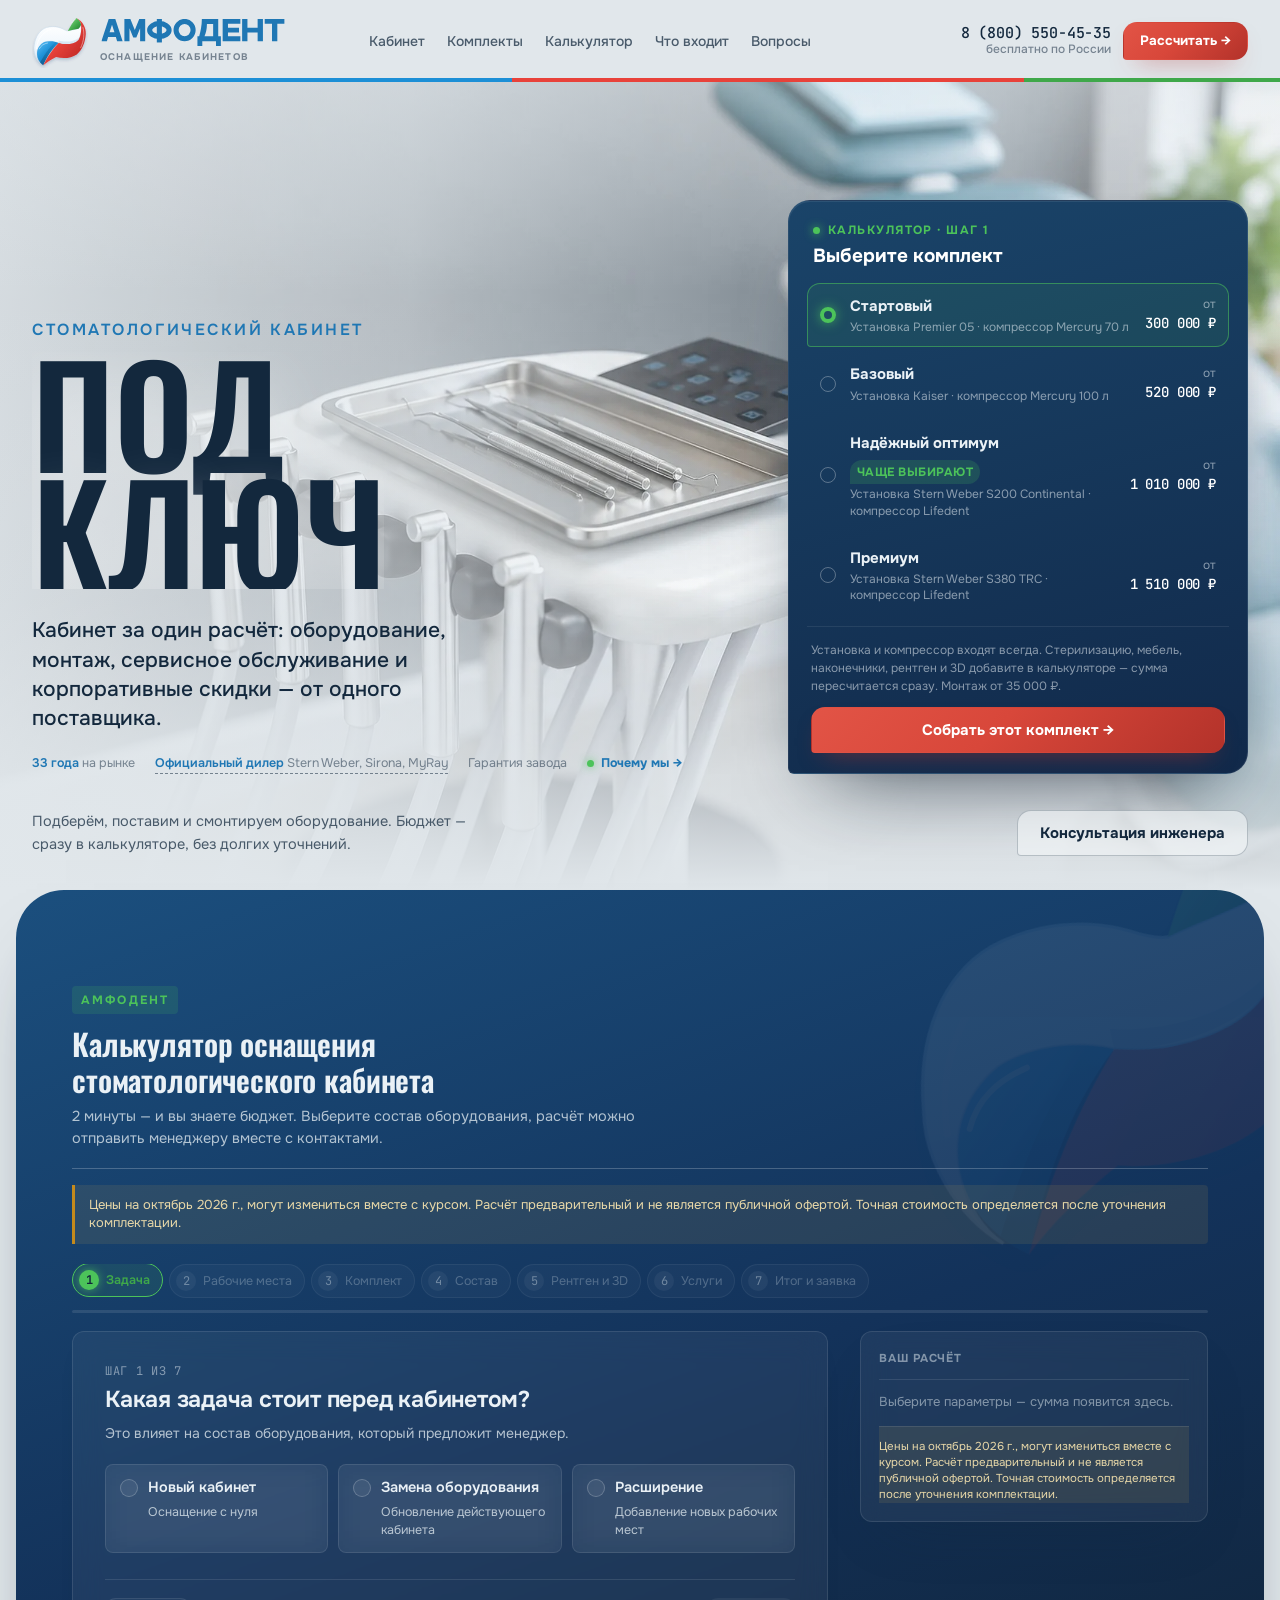
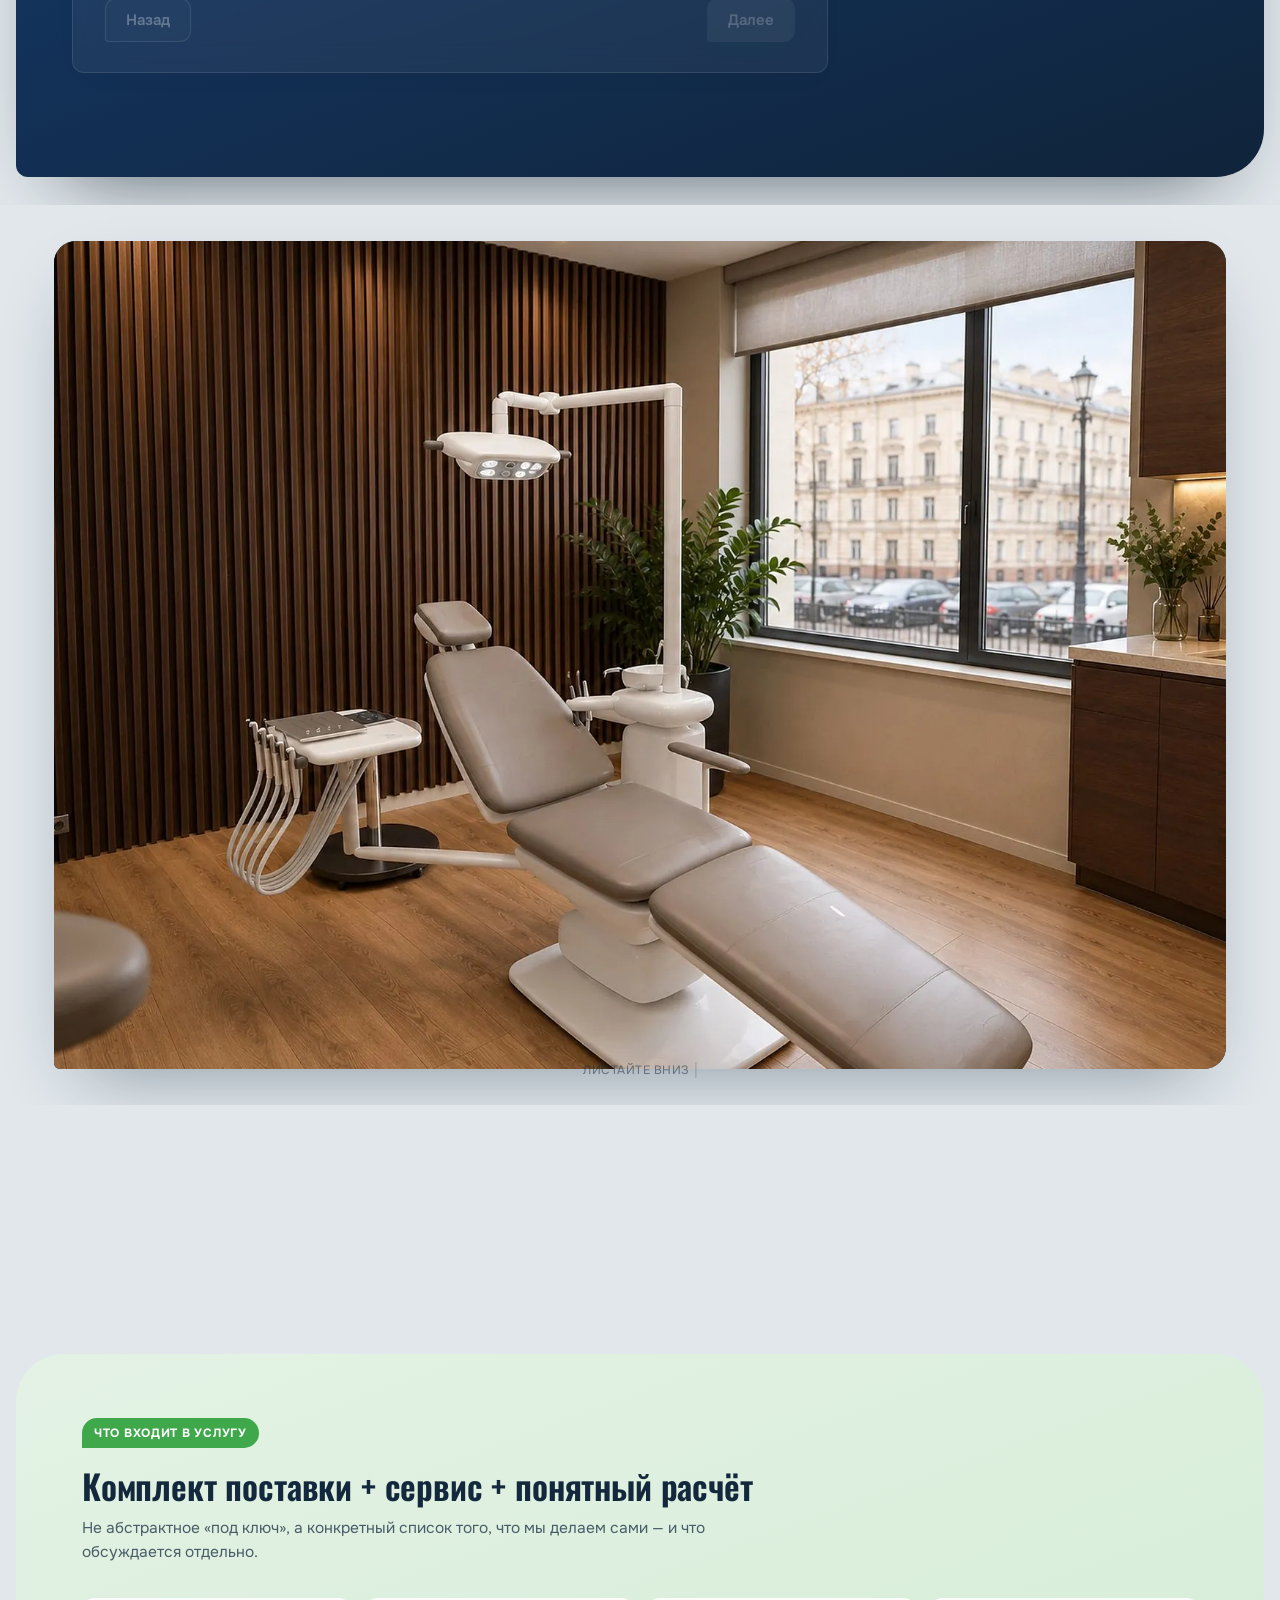
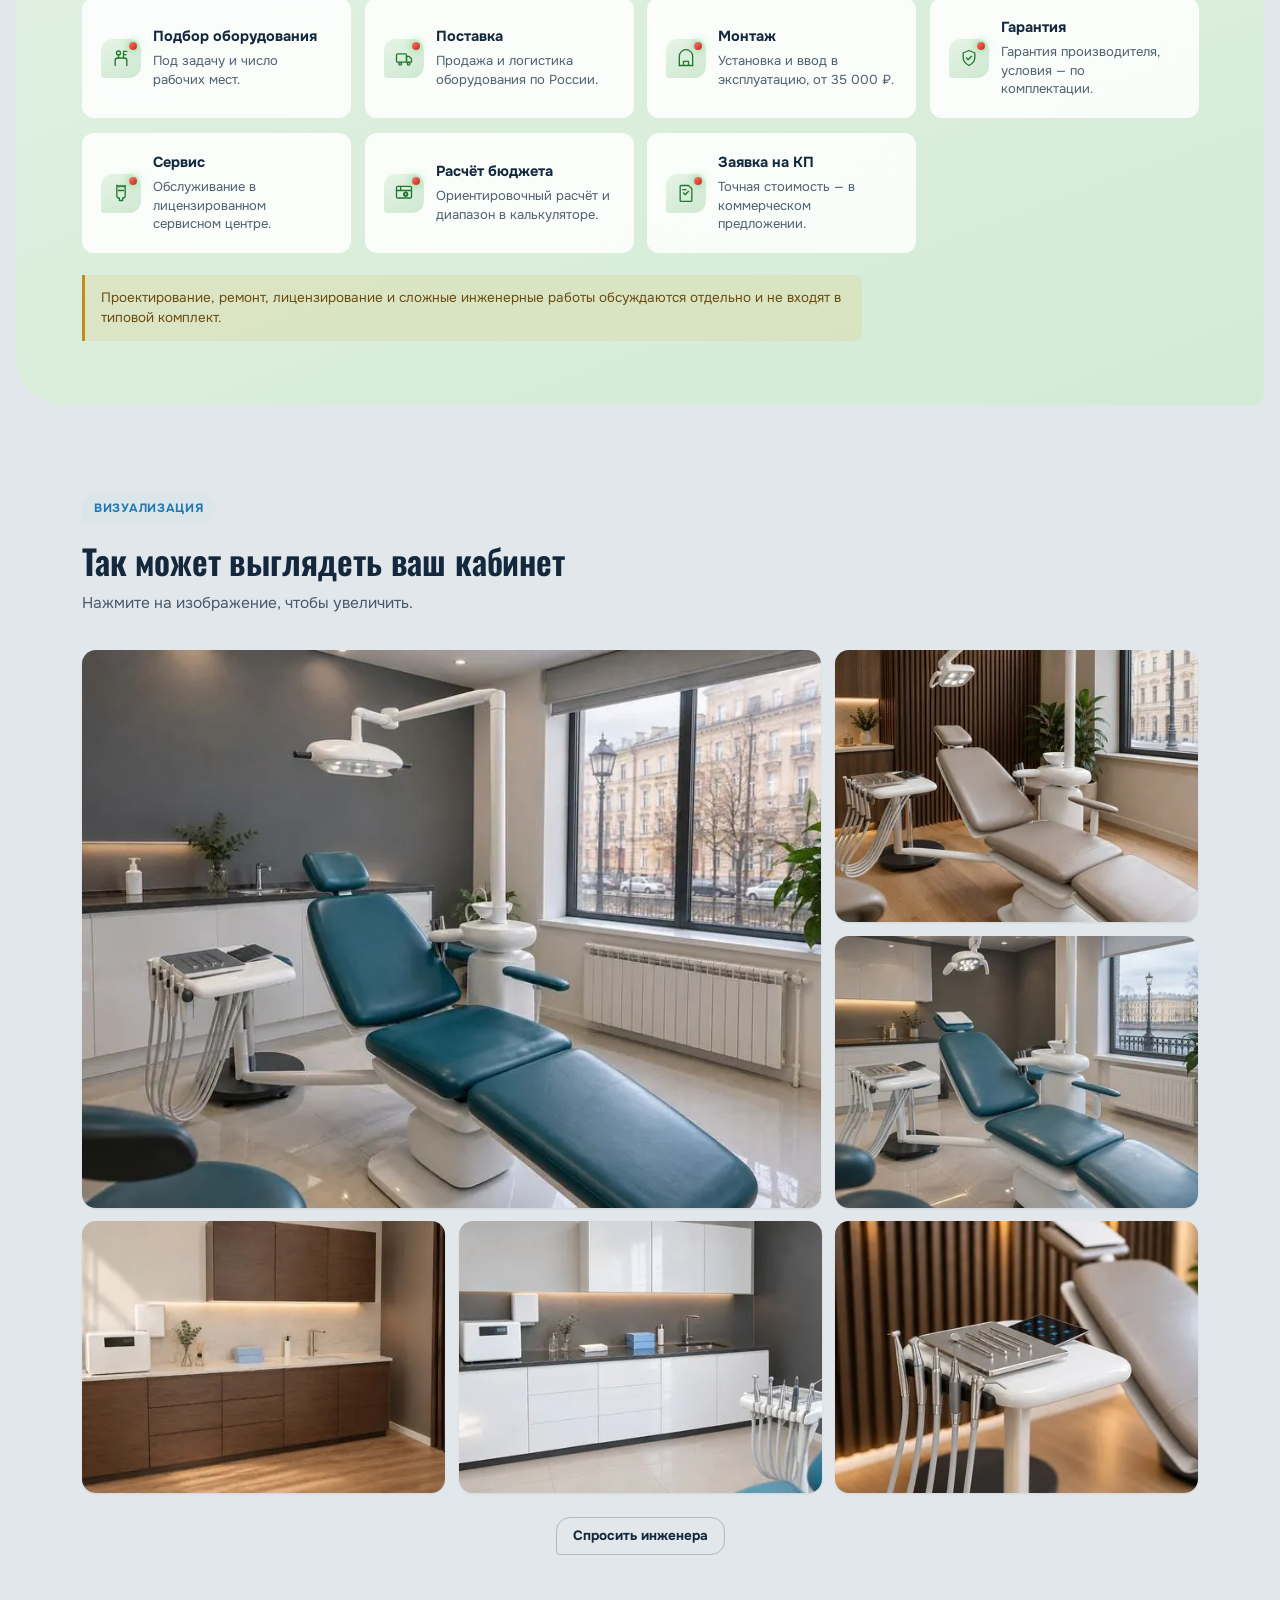
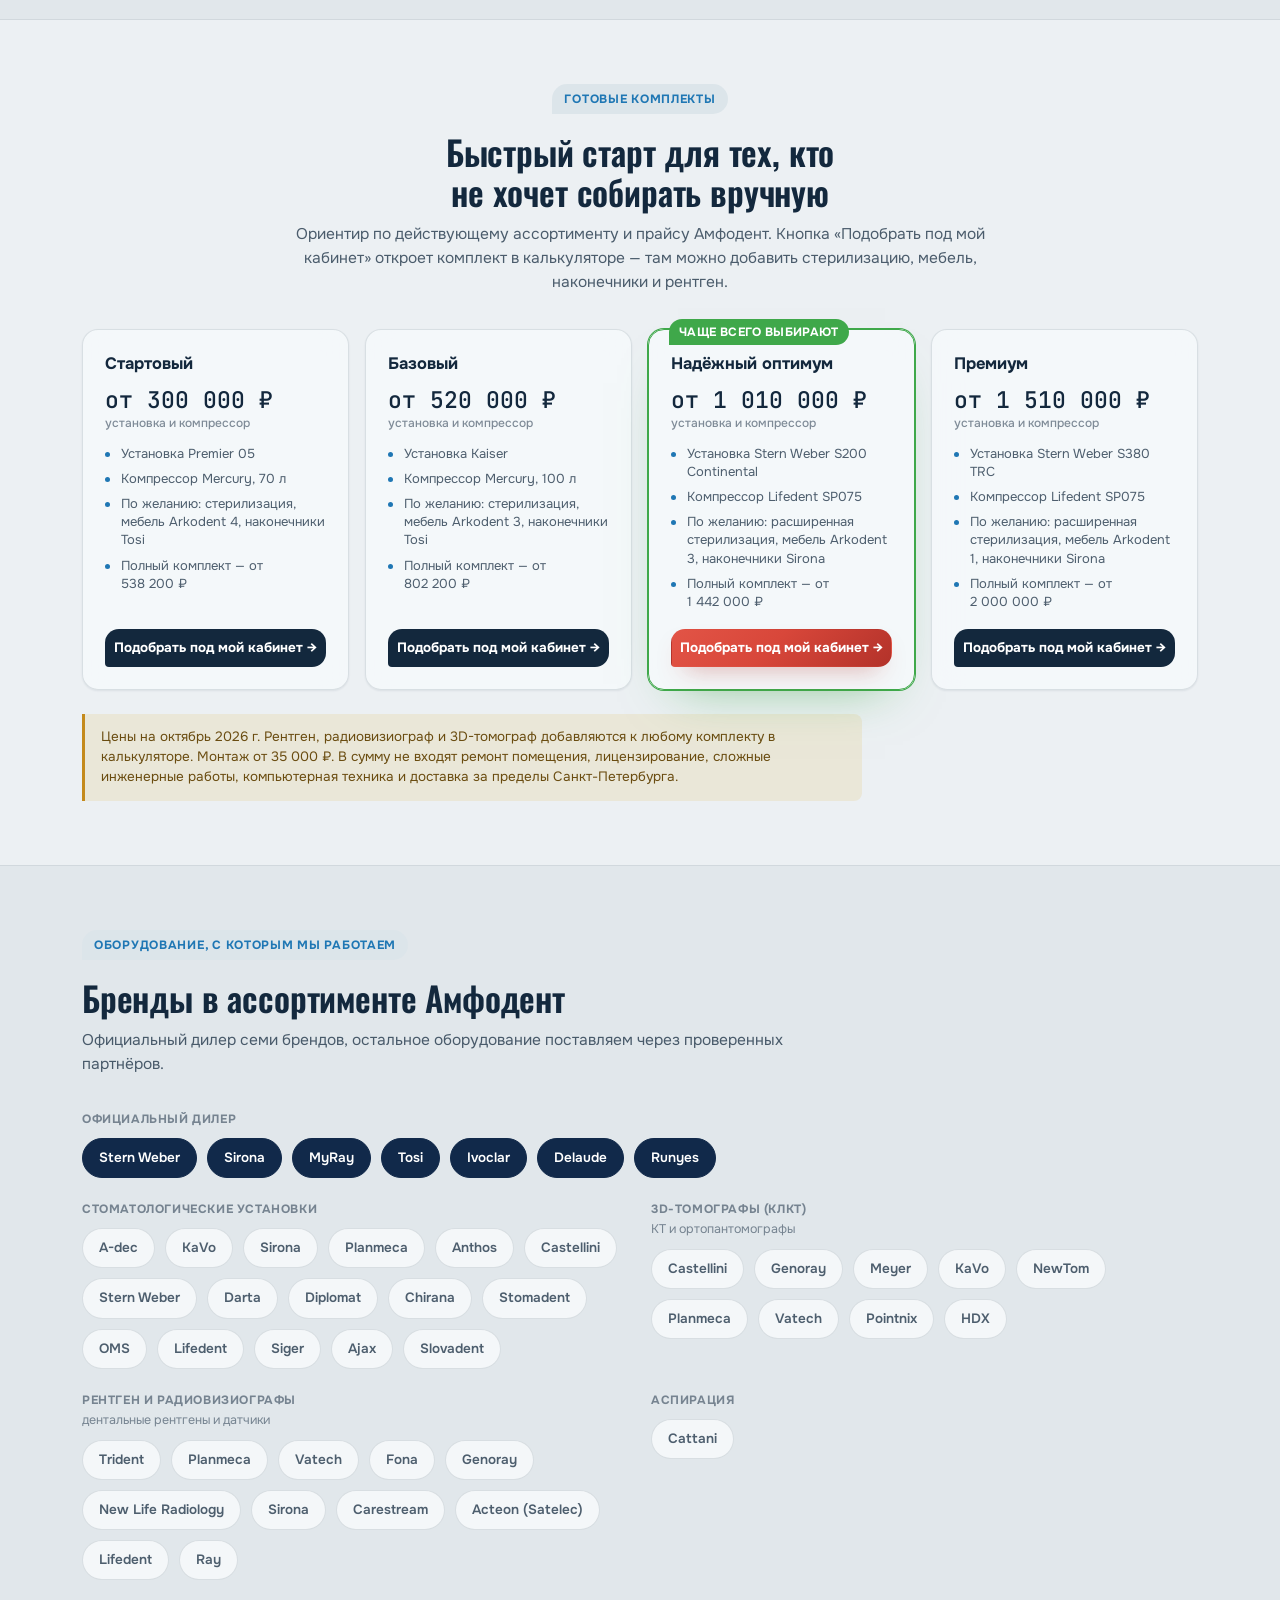
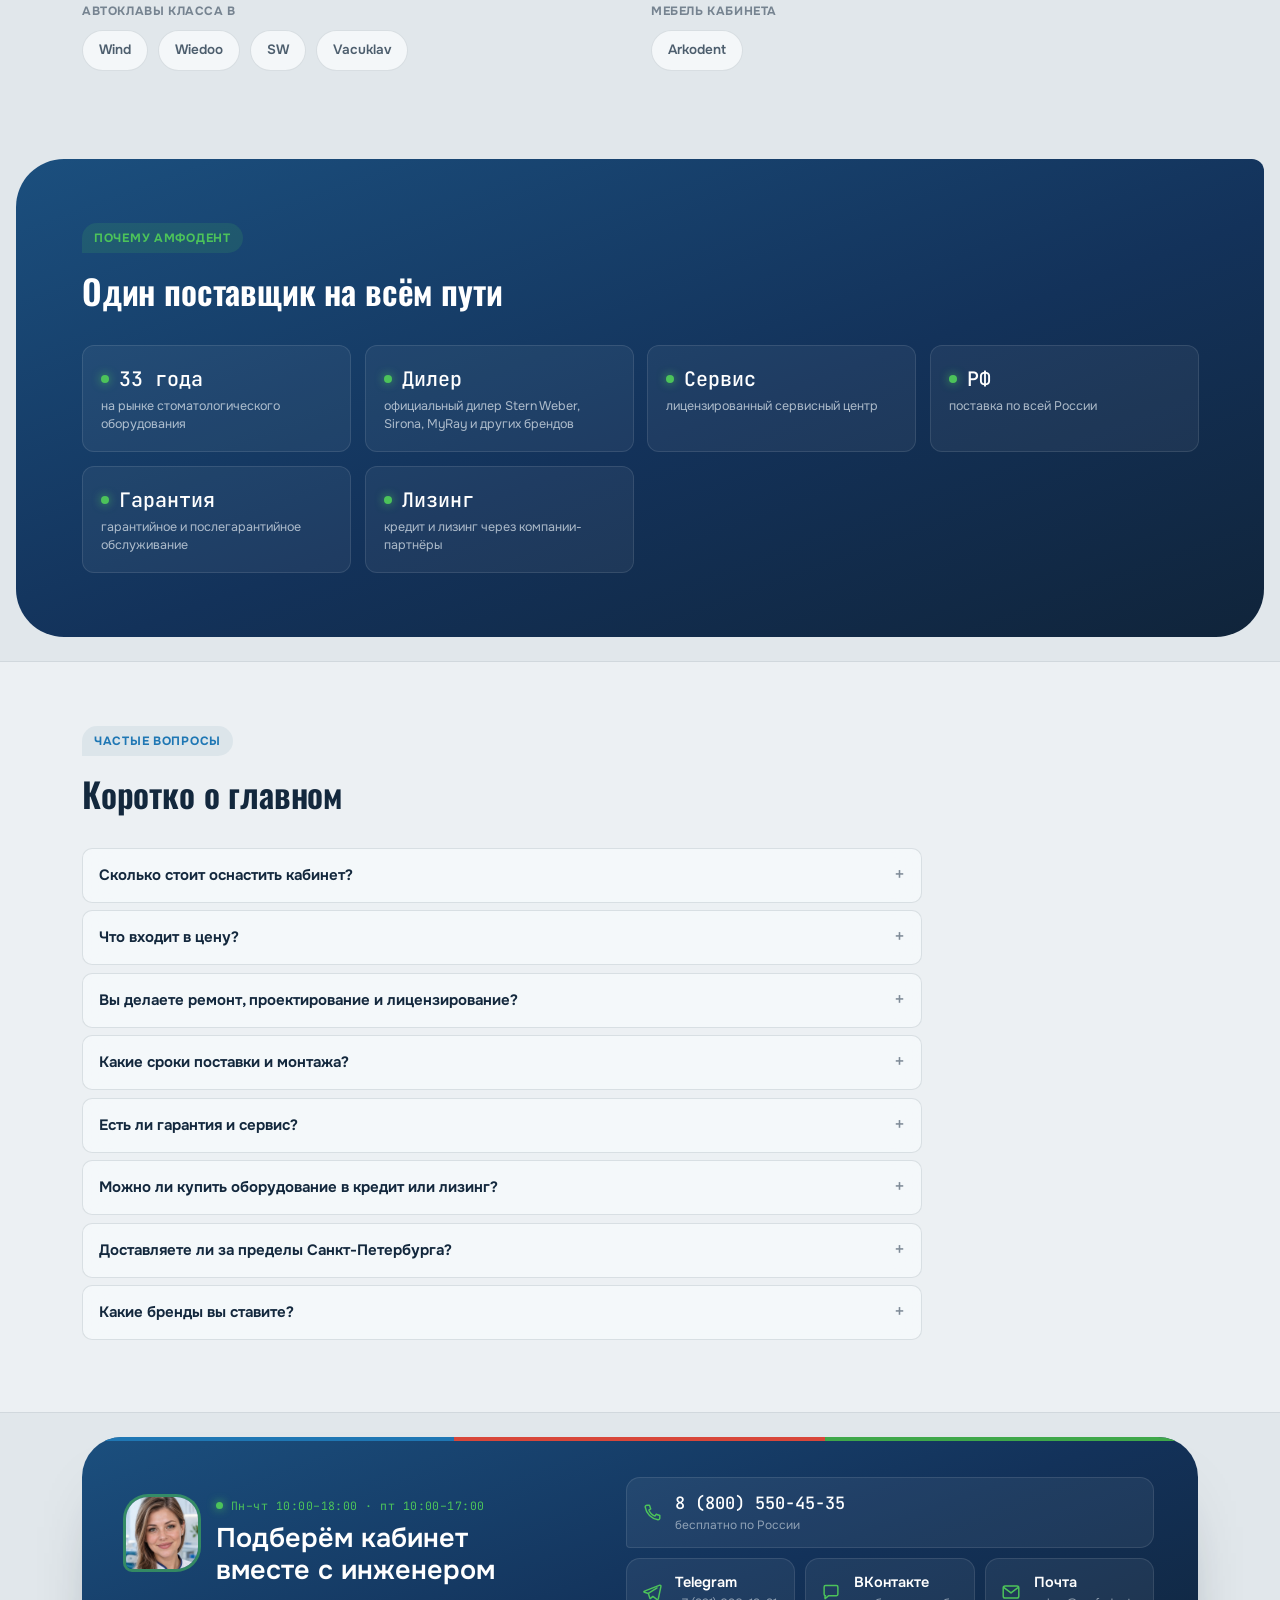
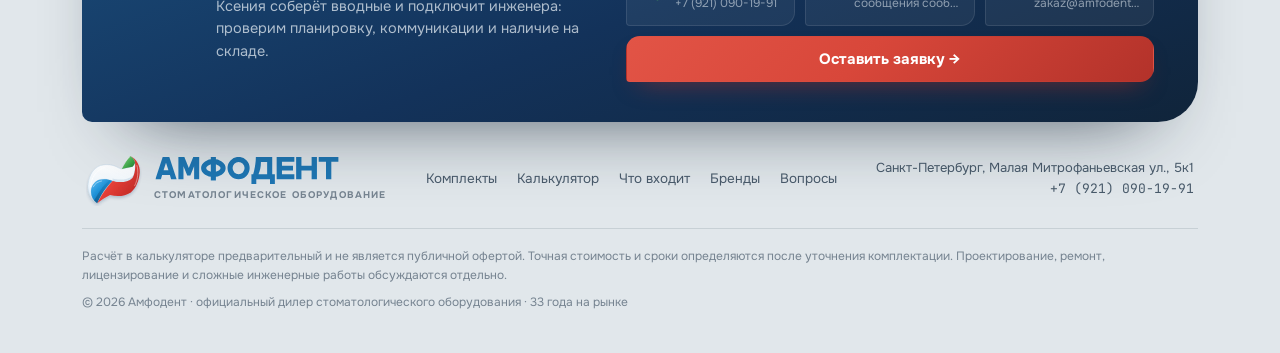
==== commit 53d3b212: "Литры без переноса, версия 20261021" ====
--- a/index.html
+++ b/index.html
@@ -24,11 +24,11 @@
 <link rel="preconnect" href="https://fonts.googleapis.com">
 <link rel="preconnect" href="https://fonts.gstatic.com" crossorigin>
 <link rel="stylesheet" href="https://fonts.googleapis.com/css2?family=Oswald:wght@400..700&family=Onest:wght@400;500;600;700&family=JetBrains+Mono:wght@400;500&display=swap">
-<link rel="stylesheet" href="css/style.css?v=20261020">
-<link rel="stylesheet" href="css/landing.css?v=20261020">
-<link rel="stylesheet" href="css/theme-cinematic.css?v=20261020">
-<link rel="stylesheet" href="css/theme-cinematic-light.css?v=20261020">
-<link rel="stylesheet" href="css/variants/v4-pult-polya.css?v=20261020">
+<link rel="stylesheet" href="css/style.css?v=20261021">
+<link rel="stylesheet" href="css/landing.css?v=20261021">
+<link rel="stylesheet" href="css/theme-cinematic.css?v=20261021">
+<link rel="stylesheet" href="css/theme-cinematic-light.css?v=20261021">
+<link rel="stylesheet" href="css/variants/v4-pult-polya.css?v=20261021">
 <script type="application/ld+json">
 [
  {
@@ -183,7 +183,7 @@
             <span class="lp-picker__dot" aria-hidden="true"></span>
             <span class="lp-picker__main">
               <span class="lp-picker__name">Стартовый</span>
-              <span class="lp-picker__meta">Установка Premier 05 · компрессор Mercury 70 л</span>
+              <span class="lp-picker__meta">Установка Premier 05 · компрессор Mercury 70 л</span>
             </span>
             <span class="lp-picker__price">от <b data-kit-base="starter">300 000 ₽</b></span>
           </label>
@@ -192,7 +192,7 @@
             <span class="lp-picker__dot" aria-hidden="true"></span>
             <span class="lp-picker__main">
               <span class="lp-picker__name">Базовый</span>
-              <span class="lp-picker__meta">Установка Kaiser · компрессор Mercury 100 л</span>
+              <span class="lp-picker__meta">Установка Kaiser · компрессор Mercury 100 л</span>
             </span>
             <span class="lp-picker__price">от <b data-kit-base="basic">520 000 ₽</b></span>
           </label>
@@ -364,7 +364,7 @@
           <div class="lp-kit__price">от 300 000 ₽<span>установка и компрессор</span></div>
           <ul class="lp-kit__list">
             <li>Установка Premier 05</li>
-            <li>Компрессор Mercury, 70 л</li>
+            <li>Компрессор Mercury, 70 л</li>
             <li>По желанию: стерилизация, мебель Arkodent 4, наконечники Tosi</li>
             <li>Полный комплект — от 538 200 ₽</li>
           </ul>
@@ -378,7 +378,7 @@
           <div class="lp-kit__price">от 520 000 ₽<span>установка и компрессор</span></div>
           <ul class="lp-kit__list">
             <li>Установка Kaiser</li>
-            <li>Компрессор Mercury, 100 л</li>
+            <li>Компрессор Mercury, 100 л</li>
             <li>По желанию: стерилизация, мебель Arkodent 3, наконечники Tosi</li>
             <li>Полный комплект — от 802 200 ₽</li>
           </ul>
@@ -594,7 +594,7 @@
   <div class="lp-container">
     <div class="lp-contact">
       <div class="lp-contact__person">
-        <span class="lp-contact__photo"><img src="images/manager-ksenia.jpg?v=20261020" alt="" width="72" height="72" loading="lazy"></span>
+        <span class="lp-contact__photo"><img src="images/manager-ksenia.jpg?v=20261021" alt="" width="72" height="72" loading="lazy"></span>
         <div>
           <div class="lp-contact__kicker"><i></i>Пн–чт 10:00–18:00 · пт 10:00–17:00</div>
           <div class="lp-contact__title">Подберём кабинет вместе с инженером</div>
@@ -715,7 +715,7 @@
 <div class="lp-chat" id="chat-window" hidden>
   <div class="lp-chat__header">
     <span class="lp-chat__avatar" data-avatar-slot>
-      <img src="images/manager-ksenia.jpg?v=20261020" alt="Ксения" onerror="this.style.display='none'">
+      <img src="images/manager-ksenia.jpg?v=20261021" alt="Ксения" onerror="this.style.display='none'">
       <span class="lp-chat__avatar-fallback">К</span>
     </span>
     <span class="lp-chat__who">
@@ -738,13 +738,13 @@
   app.js использует остальные модули при инициализации. landing.js — только
   интерактивность страницы вокруг калькулятора, подключается последним.
 -->
-<script src="js/config.js?v=20261020"></script>
-<script src="js/analytics.js?v=20261020"></script>
-<script src="js/storage.js?v=20261020"></script>
-<script src="js/calculator.js?v=20261020"></script>
-<script src="js/leads.js?v=20261020"></script>
-<script src="js/app.js?v=20261020"></script>
-<script src="js/landing.js?v=20261020"></script>
+<script src="js/config.js?v=20261021"></script>
+<script src="js/analytics.js?v=20261021"></script>
+<script src="js/storage.js?v=20261021"></script>
+<script src="js/calculator.js?v=20261021"></script>
+<script src="js/leads.js?v=20261021"></script>
+<script src="js/app.js?v=20261021"></script>
+<script src="js/landing.js?v=20261021"></script>
 
 </body>
 </html>
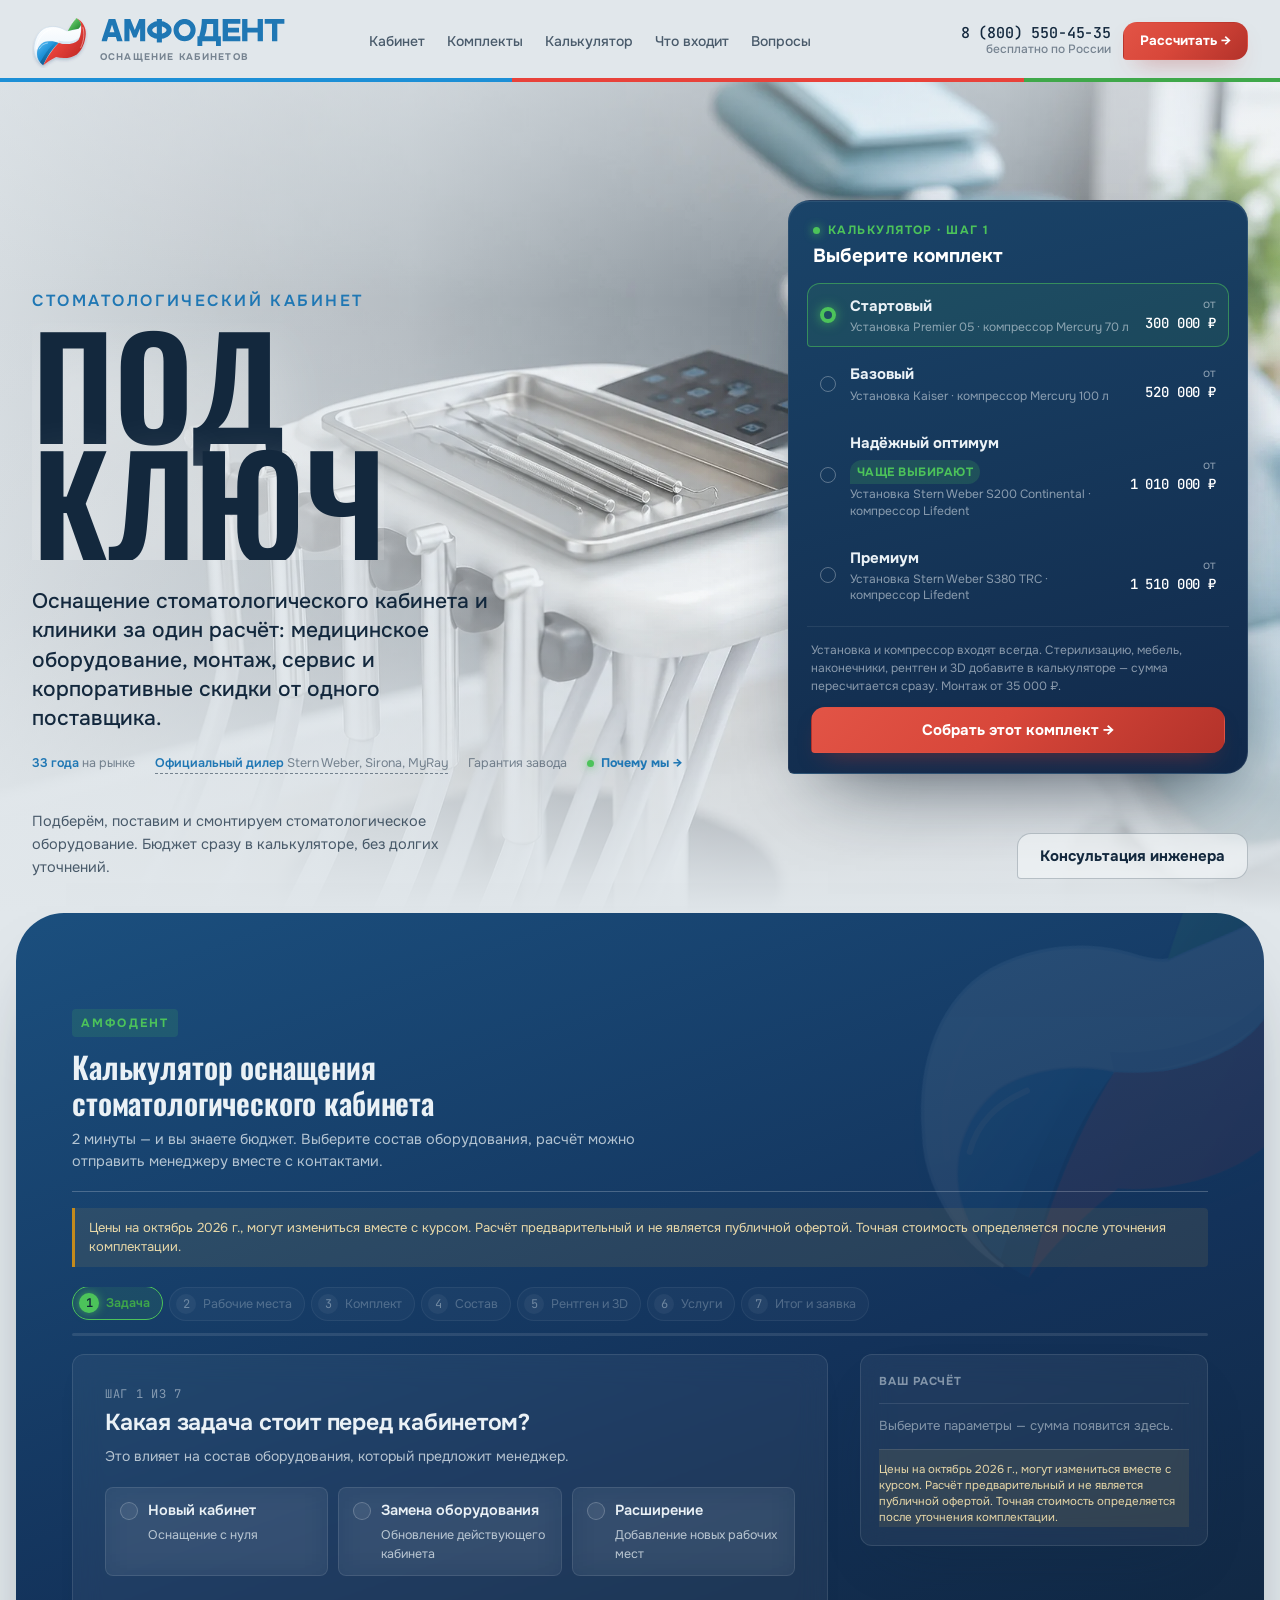
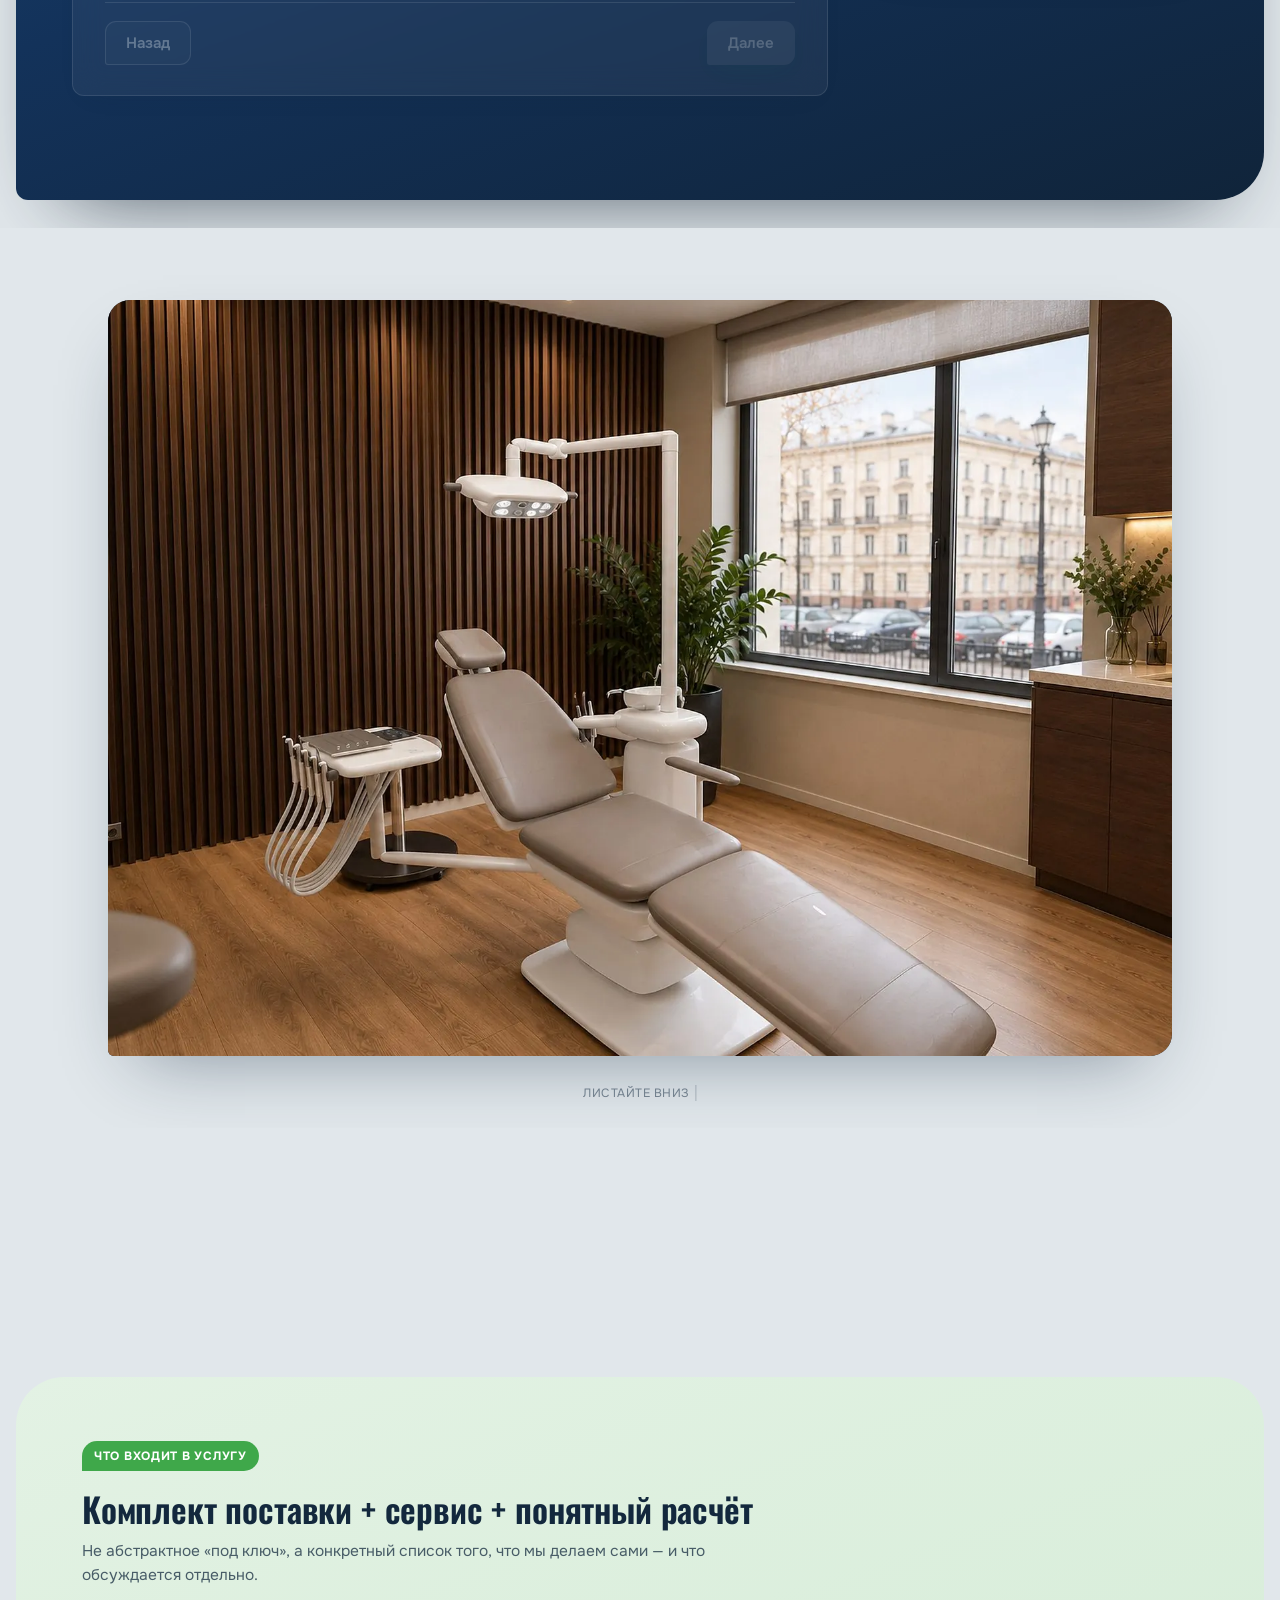
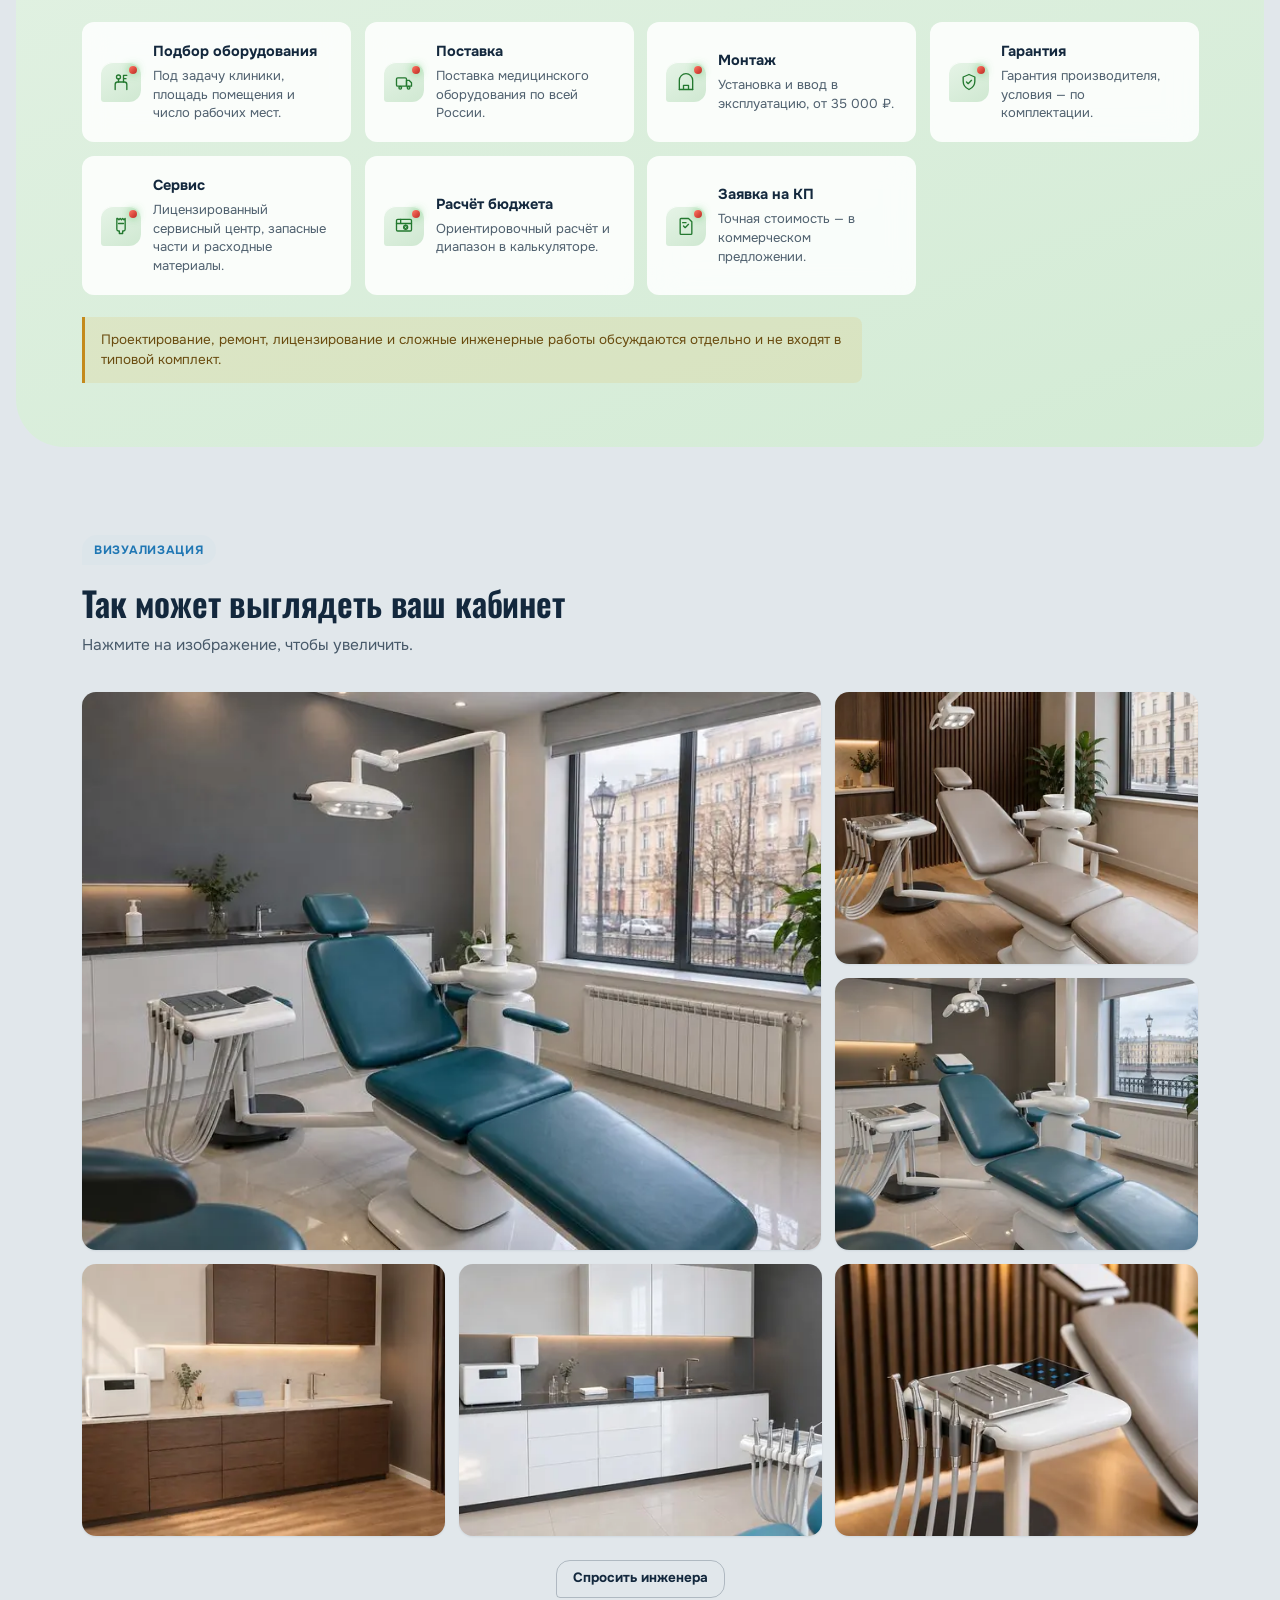
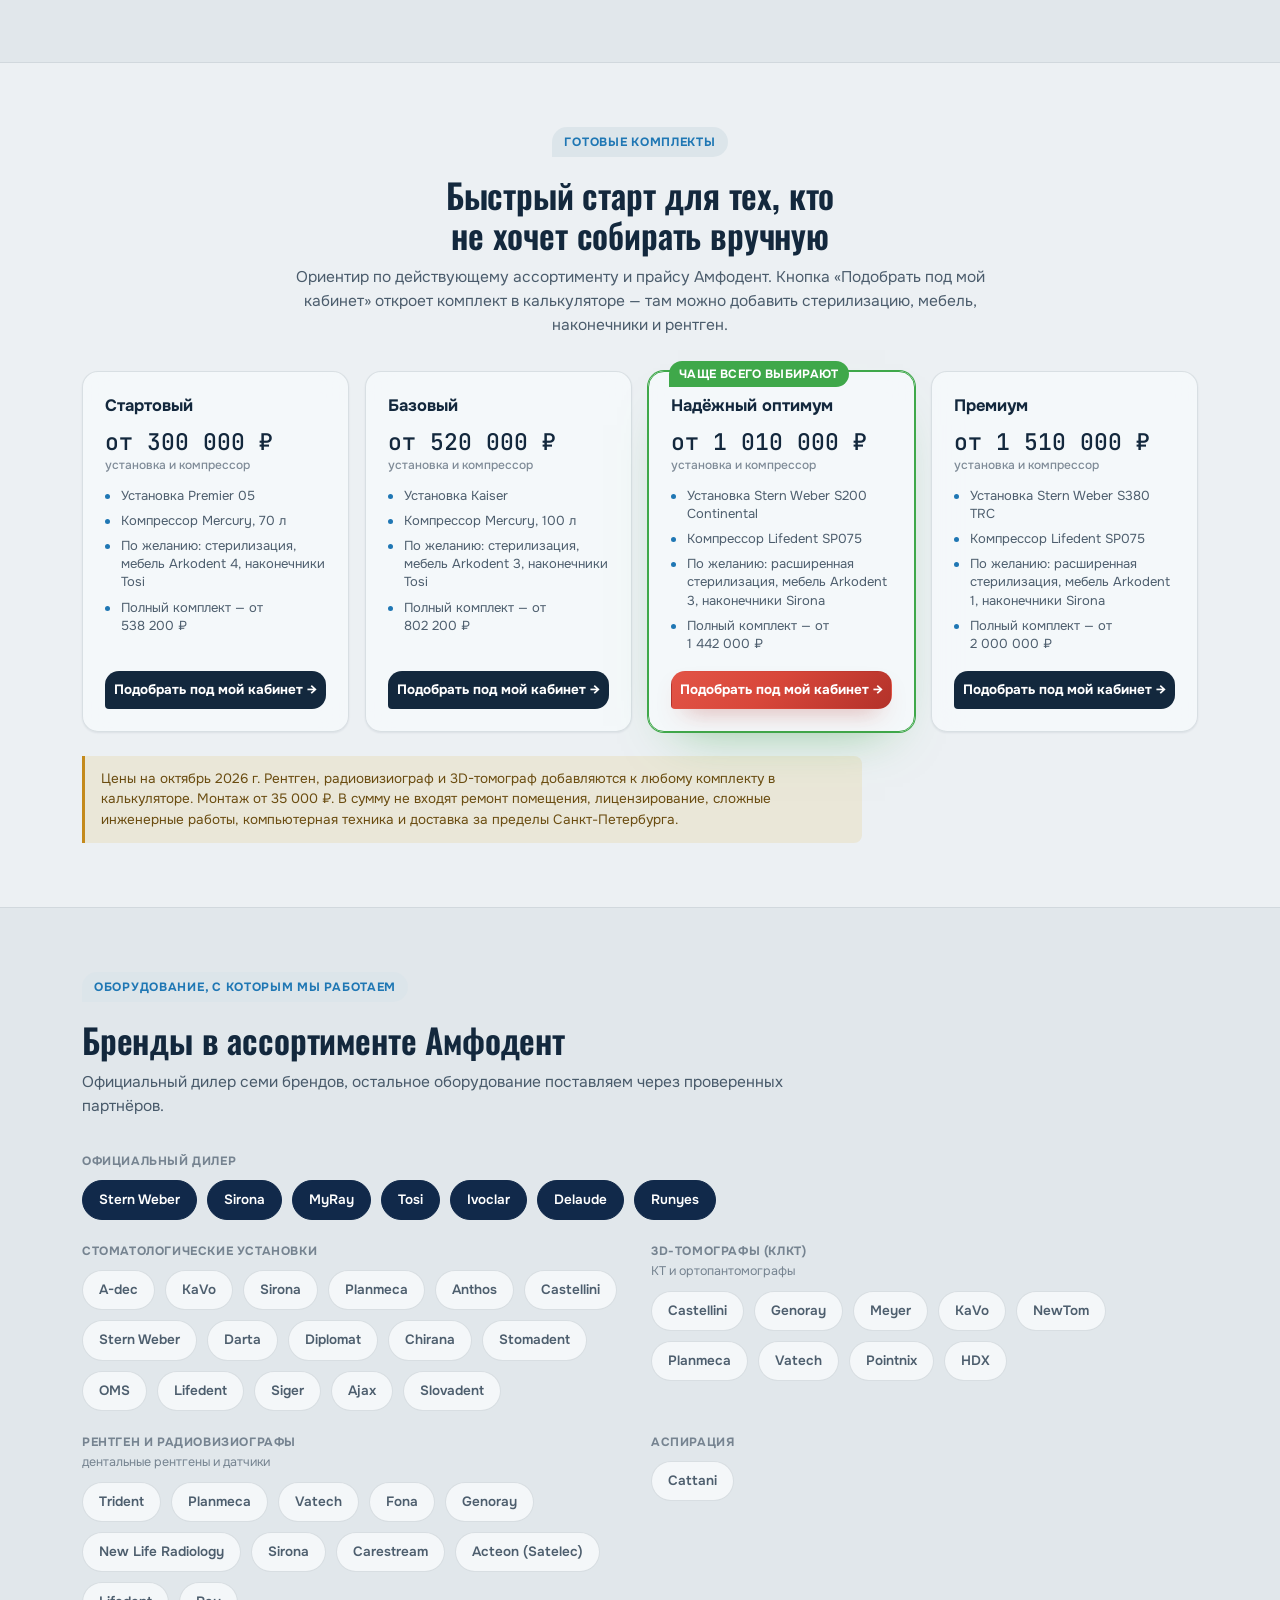
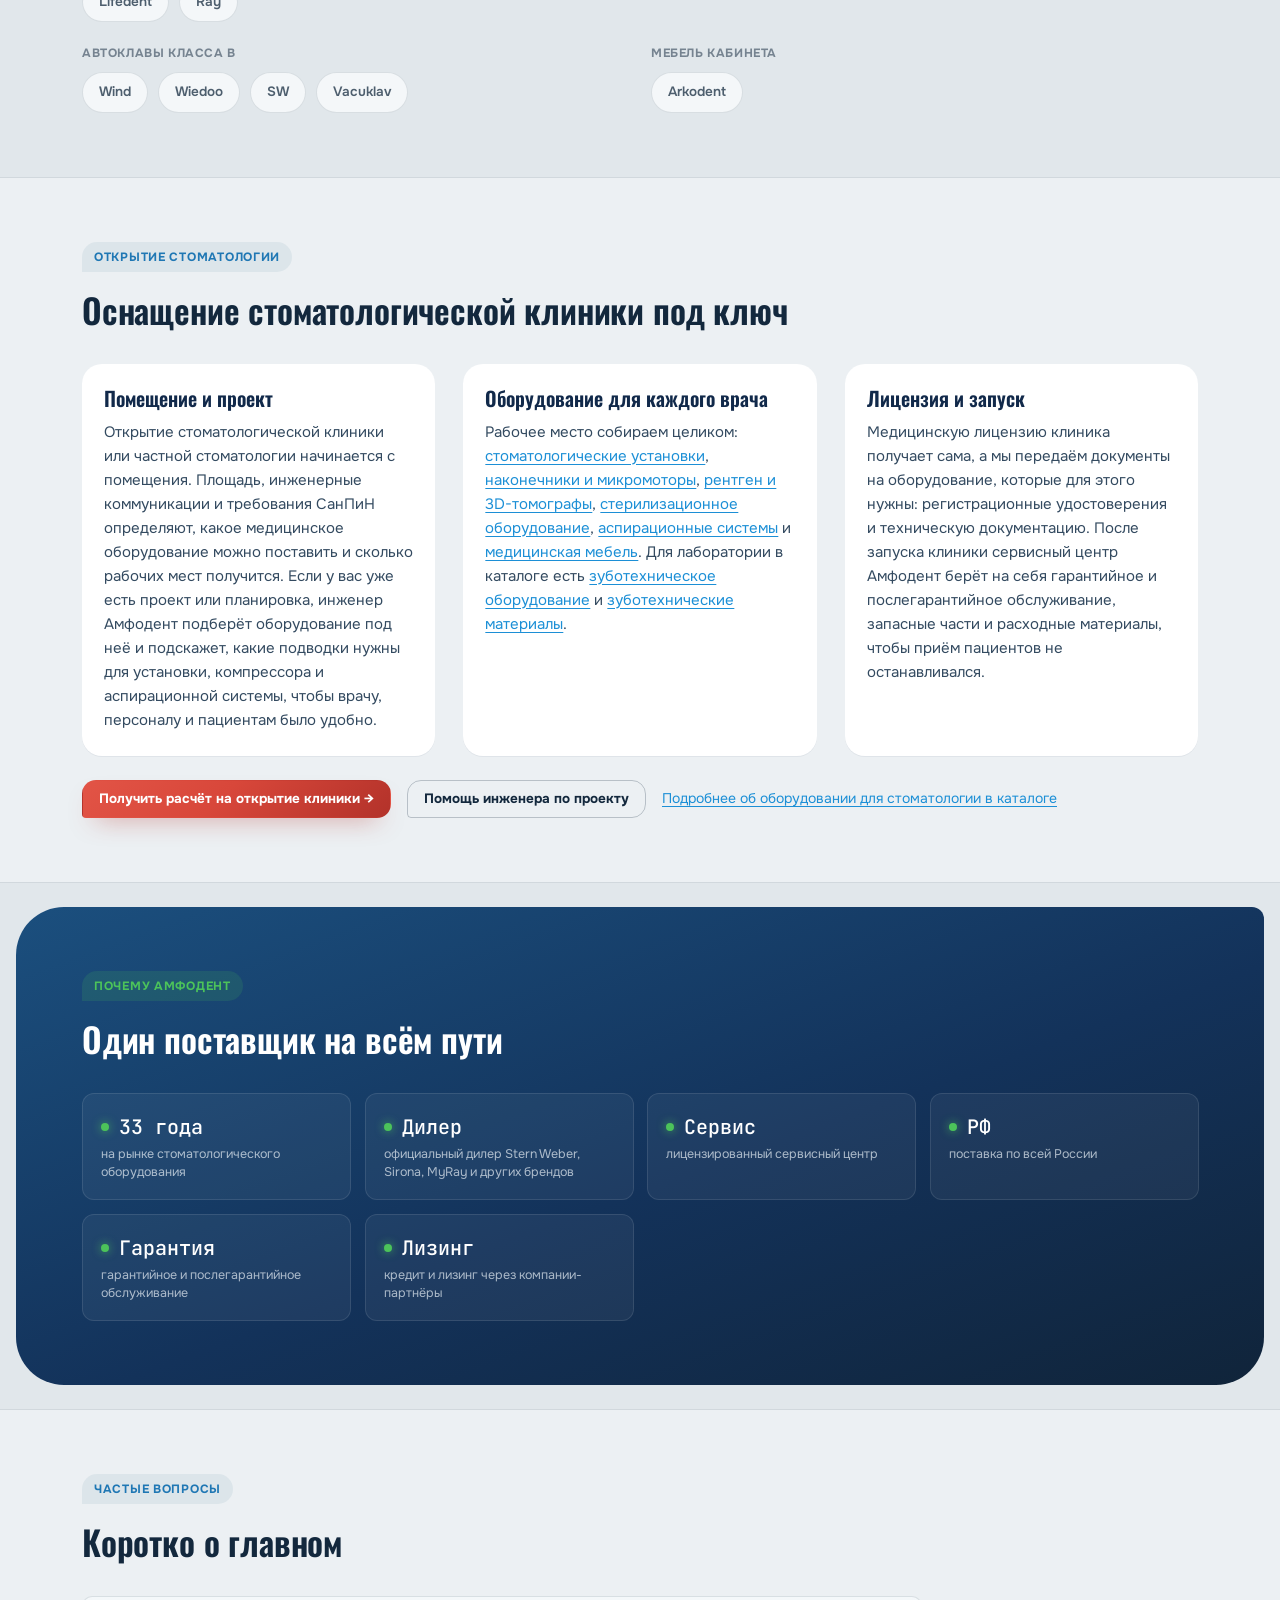
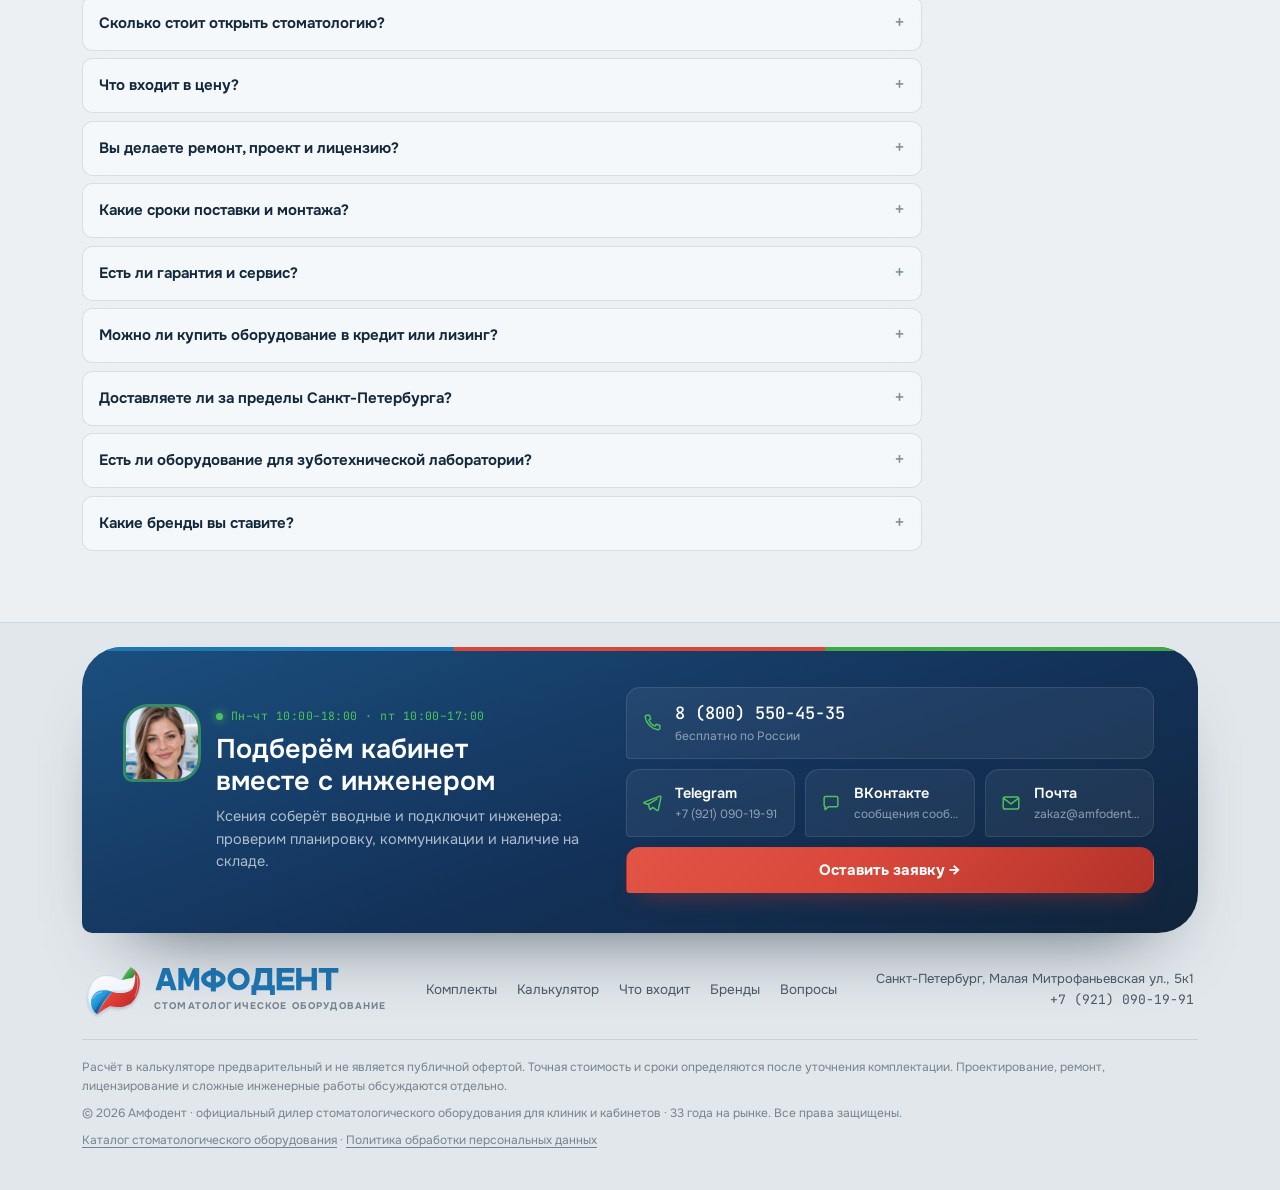
==== commit 4e474175: "SEO по анализу Димы: блок оснащения клиники, title/description, FAQ, Метрика" ====
--- a/index.html
+++ b/index.html
@@ -3,9 +3,22 @@
 <head>
 <meta charset="UTF-8">
 <meta name="viewport" content="width=device-width, initial-scale=1, viewport-fit=cover">
+<!-- Yandex.Metrika counter -->
+<script type="text/javascript">
+    (function(m,e,t,r,i,k,a){
+        m[i]=m[i]||function(){(m[i].a=m[i].a||[]).push(arguments)};
+        m[i].l=1*new Date();
+        for (var j = 0; j < document.scripts.length; j++) {if (document.scripts[j].src === r) { return; }}
+        k=e.createElement(t),a=e.getElementsByTagName(t)[0],k.async=1,k.src=r,a.parentNode.insertBefore(k,a)
+    })(window, document,'script','https://mc.yandex.ru/metrika/tag.js?id=113714896', 'ym');
+
+    ym(113714896, 'init', {ssr:true, webvisor:true, clickmap:true, ecommerce:"dataLayer", referrer: document.referrer, url: location.href, accurateTrackBounce:true, trackLinks:true});
+</script>
+<noscript><div><img src="https://mc.yandex.ru/watch/113714896" style="position:absolute; left:-9999px;" alt="" /></div></noscript>
+<!-- /Yandex.Metrika counter -->
 <meta name="robots" content="noindex, nofollow">
-<title>Стоматологический кабинет под ключ — Амфодент</title>
-<meta name="description" content="Подбор, поставка, монтаж, гарантия и сервис оборудования для стоматологического кабинета. Рассчитайте ориентировочный бюджет за 2–3 минуты в калькуляторе Амфодент.">
+<title>Стоматологический кабинет под ключ: оснащение стоматологической клиники — Амфодент</title>
+<meta name="description" content="Стоматологическое оборудование и кабинет под ключ: подбор, поставка, монтаж и сервис для стоматологических клиник. Посчитайте бюджет оснащения за 2 минуты в калькуляторе Амфодент.">
 <link rel="icon" href="images/logo-mark.svg" type="image/svg+xml">
 <link rel="canonical" href="https://kit.amfodent.ru/">
 <link rel="apple-touch-icon" href="images/apple-touch-icon.png">
@@ -15,7 +28,7 @@
 <meta property="og:locale" content="ru_RU">
 <meta property="og:site_name" content="Амфодент">
 <meta property="og:title" content="Стоматологический кабинет под ключ — Амфодент">
-<meta property="og:description" content="Оборудование, монтаж и сервис от одного поставщика. Посчитайте бюджет кабинета за 2 минуты в калькуляторе.">
+<meta property="og:description" content="Оснащение стоматологического кабинета и клиники под ключ: оборудование, монтаж и сервис от одного поставщика. Посчитайте бюджет за 2 минуты.">
 <meta property="og:url" content="https://kit.amfodent.ru/">
 <meta property="og:image" content="https://kit.amfodent.ru/images/og-cover.jpg">
 <meta property="og:image:width" content="1200">
@@ -24,11 +37,11 @@
 <link rel="preconnect" href="https://fonts.googleapis.com">
 <link rel="preconnect" href="https://fonts.gstatic.com" crossorigin>
 <link rel="stylesheet" href="https://fonts.googleapis.com/css2?family=Oswald:wght@400..700&family=Onest:wght@400;500;600;700&family=JetBrains+Mono:wght@400;500&display=swap">
-<link rel="stylesheet" href="css/style.css?v=20261021">
-<link rel="stylesheet" href="css/landing.css?v=20261021">
-<link rel="stylesheet" href="css/theme-cinematic.css?v=20261021">
-<link rel="stylesheet" href="css/theme-cinematic-light.css?v=20261021">
-<link rel="stylesheet" href="css/variants/v4-pult-polya.css?v=20261021">
+<link rel="stylesheet" href="css/style.css?v=20261022">
+<link rel="stylesheet" href="css/landing.css?v=20261022">
+<link rel="stylesheet" href="css/theme-cinematic.css?v=20261022">
+<link rel="stylesheet" href="css/theme-cinematic-light.css?v=20261022">
+<link rel="stylesheet" href="css/variants/v4-pult-polya.css?v=20261022">
 <script type="application/ld+json">
 [
  {
@@ -52,10 +65,10 @@
   "mainEntity": [
    {
     "@type": "Question",
-    "name": "Сколько стоит оснастить кабинет?",
+    "name": "Сколько стоит открыть стоматологию?",
     "acceptedAnswer": {
      "@type": "Answer",
-     "text": "Стартовый кабинет (установка и компрессор) — от 300 000 ₽, полный комплект со стерилизацией, мебелью и наконечниками — от 538 200 ₽. Свой вариант посчитайте в калькуляторе за 2–3 минуты, точную сумму пришлём в коммерческом предложении."
+     "text": "Стартовый кабинет (установка и компрессор) — от 300 000 ₽, полный комплект со стерилизацией, мебелью и наконечниками — от 538 200 ₽. Для клиники на несколько кабинетов выберите в калькуляторе число рабочих мест, расчёт займёт 2–3 минуты, а точную сумму пришлём в коммерческом предложении."
     }
    },
    {
@@ -68,10 +81,10 @@
    },
    {
     "@type": "Question",
-    "name": "Вы делаете ремонт, проектирование и лицензирование?",
+    "name": "Вы делаете ремонт, проект и лицензию?",
     "acceptedAnswer": {
      "@type": "Answer",
-     "text": "Нет, это не входит в типовой комплект поставки. Проектирование, ремонт, лицензирование и сложные инженерные работы обсуждаются отдельно."
+     "text": "Ремонт, проектирование и сложные инженерные работы не входят в типовой комплект поставки и обсуждаются отдельно. Мы работаем по вашему проекту: подбираем оборудование под планировку помещения и требования СанПиН. Медицинскую лицензию клиника получает сама, документы на оборудование для лицензии передаём вместе с поставкой."
     }
    },
    {
@@ -108,6 +121,14 @@
    },
    {
     "@type": "Question",
+    "name": "Есть ли оборудование для зуботехнической лаборатории?",
+    "acceptedAnswer": {
+     "@type": "Answer",
+     "text": "Да. В каталоге Амфодент есть зуботехническое оборудование и зуботехнические материалы. Комплект для лаборатории подберём вместе с оснащением клиники."
+    }
+   },
+   {
+    "@type": "Question",
     "name": "Какие бренды вы ставите?",
     "acceptedAnswer": {
      "@type": "Answer",
@@ -160,9 +181,9 @@
       <div class="lp-hero-cinematic__copy">
       <h1 class="lp-hero-h1">
         <span class="lp-hero-cinematic__pretitle">Стоматологический кабинет</span>
-        <span class="lp-headline-wrap"><span class="lp-hero-cinematic__headline"><span class="lp-hl-line">ПОД</span> <span class="lp-hl-line">КЛЮЧ</span></span></span>
+        <span class="lp-headline-wrap"><span class="lp-hero-cinematic__headline"><span class="lp-hl-line">под</span> <span class="lp-hl-line">ключ</span></span></span>
       </h1>
-      <p class="lp-hero-cinematic__sub">Кабинет за один расчёт: оборудование, монтаж, сервисное обслуживание и корпоративные скидки — от одного поставщика.</p>
+      <p class="lp-hero-cinematic__sub">Оснащение стоматологического кабинета и клиники за один расчёт: медицинское оборудование, монтаж, сервис и корпоративные скидки от одного поставщика.</p>
       <a class="lp-btn lp-btn--primary lp-hero-mcta" href="#hero-kits">Рассчитать стоимость кабинета ↓</a>
       <div class="lp-hero-cinematic__stats">
         <span><b>33 года</b> на рынке</span>
@@ -223,7 +244,7 @@
     </div>
 
     <div class="lp-hero-cinematic__bottom">
-      <p class="lp-hero-cinematic__lede">Подберём, поставим и смонтируем оборудование. Бюджет — сразу в калькуляторе, без долгих уточнений.</p>
+      <p class="lp-hero-cinematic__lede">Подберём, поставим и смонтируем стоматологическое оборудование. Бюджет сразу в калькуляторе, без долгих уточнений.</p>
       <div class="lp-hero-cinematic__cta">
         <button type="button" class="lp-btn lp-btn--outlineLight" data-consult="engineer">Консультация инженера</button>
       </div>
@@ -292,11 +313,11 @@
         <p class="lp-section__subtitle">Не абстрактное «под ключ», а конкретный список того, что мы делаем сами — и что обсуждается отдельно.</p>
       </div>
       <div class="lp-offer-grid">
-        <div class="lp-offer-card"><span class="lp-eq-icon" aria-hidden="true"><svg viewBox="0 0 24 24"><path d="M5 21v-6a3 3 0 0 1 3-3h8a3 3 0 0 1 3 3v6"/><circle cx="9" cy="6" r="2.4"/><path d="M9 8.4V12M15 4v8M15 4h4M15 8h3"/></svg></span><div><div class="lp-offer-card__title">Подбор оборудования</div><div class="lp-offer-card__text">Под задачу и число рабочих мест.</div></div></div>
-        <div class="lp-offer-card"><span class="lp-eq-icon" aria-hidden="true"><svg viewBox="0 0 24 24"><rect x="3" y="7" width="12" height="10" rx="1.5"/><path d="M15 10h3l3 3v4h-6z"/><circle cx="7.5" cy="19" r="1.6"/><circle cx="17.5" cy="19" r="1.6"/></svg></span><div><div class="lp-offer-card__title">Поставка</div><div class="lp-offer-card__text">Продажа и логистика оборудования по России.</div></div></div>
+        <div class="lp-offer-card"><span class="lp-eq-icon" aria-hidden="true"><svg viewBox="0 0 24 24"><path d="M5 21v-6a3 3 0 0 1 3-3h8a3 3 0 0 1 3 3v6"/><circle cx="9" cy="6" r="2.4"/><path d="M9 8.4V12M15 4v8M15 4h4M15 8h3"/></svg></span><div><div class="lp-offer-card__title">Подбор оборудования</div><div class="lp-offer-card__text">Под задачу клиники, площадь помещения и число рабочих мест.</div></div></div>
+        <div class="lp-offer-card"><span class="lp-eq-icon" aria-hidden="true"><svg viewBox="0 0 24 24"><rect x="3" y="7" width="12" height="10" rx="1.5"/><path d="M15 10h3l3 3v4h-6z"/><circle cx="7.5" cy="19" r="1.6"/><circle cx="17.5" cy="19" r="1.6"/></svg></span><div><div class="lp-offer-card__title">Поставка</div><div class="lp-offer-card__text">Поставка медицинского оборудования по всей России.</div></div></div>
         <div class="lp-offer-card"><span class="lp-eq-icon" aria-hidden="true"><svg viewBox="0 0 24 24"><path d="M4 21V10a8 8 0 0 1 16 0v11"/><path d="M4 21h16M9 21v-5h6v5"/></svg></span><div><div class="lp-offer-card__title">Монтаж</div><div class="lp-offer-card__text">Установка и ввод в эксплуатацию, от 35 000 ₽.</div></div></div>
         <div class="lp-offer-card"><span class="lp-eq-icon" aria-hidden="true"><svg viewBox="0 0 24 24"><path d="M12 3l7 3v5c0 5-3 8-7 10-4-2-7-5-7-10V6z"/><path d="M9 12l2 2 4-4"/></svg></span><div><div class="lp-offer-card__title">Гарантия</div><div class="lp-offer-card__text">Гарантия производителя, условия — по комплектации.</div></div></div>
-        <div class="lp-offer-card"><span class="lp-eq-icon" aria-hidden="true"><svg viewBox="0 0 24 24"><path d="M8 3l1.5 1.5L11 3l1.5 1.5L14 3l1.5 1.5L17 3v13a2 2 0 0 1-2 2h-1v3h-4v-3H9a2 2 0 0 1-2-2V3z"/><path d="M9 9h6"/></svg></span><div><div class="lp-offer-card__title">Сервис</div><div class="lp-offer-card__text">Обслуживание в лицензированном сервисном центре.</div></div></div>
+        <div class="lp-offer-card"><span class="lp-eq-icon" aria-hidden="true"><svg viewBox="0 0 24 24"><path d="M8 3l1.5 1.5L11 3l1.5 1.5L14 3l1.5 1.5L17 3v13a2 2 0 0 1-2 2h-1v3h-4v-3H9a2 2 0 0 1-2-2V3z"/><path d="M9 9h6"/></svg></span><div><div class="lp-offer-card__title">Сервис</div><div class="lp-offer-card__text">Лицензированный сервисный центр, запасные части и расходные материалы.</div></div></div>
         <div class="lp-offer-card"><span class="lp-eq-icon" aria-hidden="true"><svg viewBox="0 0 24 24"><rect x="3" y="4" width="18" height="14" rx="1.5"/><path d="M3 9h18M8 4v5"/><circle cx="14" cy="13.5" r="2.4"/><path d="M14 11.1v.9M14 15.1v.9M11.9 13.5h.9M15.2 13.5h.9"/></svg></span><div><div class="lp-offer-card__title">Расчёт бюджета</div><div class="lp-offer-card__text">Ориентировочный расчёт и диапазон в калькуляторе.</div></div></div>
         <div class="lp-offer-card"><span class="lp-eq-icon" aria-hidden="true"><svg viewBox="0 0 24 24"><path d="M6 3h9l4 4v14a1 1 0 0 1-1 1H6a1 1 0 0 1-1-1V4a1 1 0 0 1 1-1z"/><path d="M9 12l2 2 4-4"/><path d="M8 8h4"/></svg></span><div><div class="lp-offer-card__title">Заявка на КП</div><div class="lp-offer-card__text">Точная стоимость — в коммерческом предложении.</div></div></div>
       </div>
@@ -520,6 +541,35 @@
     </div>
   </section>
 
+  <!-- ===================== ОСНАЩЕНИЕ КЛИНИКИ (текст для поиска, обычный HTML) ===================== -->
+  <section class="lp-section lp-section--alt" id="clinic">
+    <div class="lp-container">
+      <div class="lp-section__head">
+        <span class="lp-eyebrow lp-eyebrow--muted">Открытие стоматологии</span>
+        <h2 class="lp-section__title">Оснащение стоматологической клиники под ключ</h2>
+      </div>
+      <div class="lp-clinic">
+        <div class="lp-clinic__col">
+          <h3 class="lp-clinic__title">Помещение и проект</h3>
+          <p>Открытие стоматологической клиники или частной стоматологии начинается с помещения. Площадь, инженерные коммуникации и требования СанПиН определяют, какое медицинское оборудование можно поставить и сколько рабочих мест получится. Если у вас уже есть проект или планировка, инженер Амфодент подберёт оборудование под неё и подскажет, какие подводки нужны для установки, компрессора и аспирационной системы, чтобы врачу, персоналу и пациентам было удобно.</p>
+        </div>
+        <div class="lp-clinic__col">
+          <h3 class="lp-clinic__title">Оборудование для каждого врача</h3>
+          <p>Рабочее место собираем целиком: <a href="https://amfodent.ru/stomatologicheskoe-oborudovanie/stomatologicheskie-ustanovki/">стоматологические установки</a>, <a href="https://amfodent.ru/stomatologicheskie-nakonechniki-i-motory/">наконечники и микромоторы</a>, <a href="https://amfodent.ru/rentgenovskiy-apparat-i-oborudovanie/">рентген и 3D-томографы</a>, <a href="https://amfodent.ru/sterilizacionnoe-oborudovanie/">стерилизационное оборудование</a>, <a href="https://amfodent.ru/stomatologicheskoe-oborudovanie/stomatologicheskie-aspiracionnye-sistemy-i-pompy/">аспирационные системы</a> и <a href="https://amfodent.ru/medicinskuyu-mebel-dlya-stomatologicheskih-kabinetov/">медицинская мебель</a>. Для лаборатории в каталоге есть <a href="https://amfodent.ru/zubotehnicheskoe-oborudovanie/">зуботехническое оборудование</a> и <a href="https://amfodent.ru/zubotehnicheskie-materialy/">зуботехнические материалы</a>.</p>
+        </div>
+        <div class="lp-clinic__col">
+          <h3 class="lp-clinic__title">Лицензия и запуск</h3>
+          <p>Медицинскую лицензию клиника получает сама, а мы передаём документы на оборудование, которые для этого нужны: регистрационные удостоверения и техническую документацию. После запуска клиники сервисный центр Амфодент берёт на себя гарантийное и послегарантийное обслуживание, запасные части и расходные материалы, чтобы приём пациентов не останавливался.</p>
+        </div>
+      </div>
+      <div class="lp-clinic__links">
+        <a class="lp-btn lp-btn--primary lp-btn--sm" href="#calculator" data-scroll-calc>Получить расчёт на открытие клиники →</a>
+        <a class="lp-btn lp-btn--ghost lp-btn--sm" href="#contacts" data-consult="question">Помощь инженера по проекту</a>
+        <a class="lp-clinic__more" href="https://amfodent.ru/stomatologicheskoe-oborudovanie/" target="_blank" rel="noopener">Подробнее об оборудовании для стоматологии в каталоге</a>
+      </div>
+    </div>
+  </section>
+
   <!-- ===================== ПОЧЕМУ АМФОДЕНТ ===================== -->
   <section class="lp-section" id="trust">
     <div class="lp-container">
@@ -547,16 +597,16 @@
       </div>
       <div class="lp-faq">
         <details>
-          <summary>Сколько стоит оснастить кабинет?</summary>
-          <div class="lp-faq__answer">Стартовый кабинет (установка и компрессор) — от 300 000 ₽, полный комплект со стерилизацией, мебелью и наконечниками — от 538 200 ₽. Свой вариант посчитайте в калькуляторе за 2–3 минуты, точную сумму пришлём в коммерческом предложении.</div>
+          <summary>Сколько стоит открыть стоматологию?</summary>
+          <div class="lp-faq__answer">Стартовый кабинет (установка и компрессор) — от 300 000 ₽, полный комплект со стерилизацией, мебелью и наконечниками — от 538 200 ₽. Для клиники на несколько кабинетов выберите в калькуляторе число рабочих мест, расчёт займёт 2–3 минуты, а точную сумму пришлём в коммерческом предложении.</div>
         </details>
         <details>
           <summary>Что входит в цену?</summary>
           <div class="lp-faq__answer">В расчёт калькулятора входит оборудование выбранного комплекта с гарантией производителя. Монтаж и ввод в эксплуатацию — от 35 000 ₽, доставка считается по адресу. Точные суммы пришлём в коммерческом предложении.</div>
         </details>
         <details>
-          <summary>Вы делаете ремонт, проектирование и лицензирование?</summary>
-          <div class="lp-faq__answer">Нет, это не входит в типовой комплект поставки. Проектирование, ремонт, лицензирование и сложные инженерные работы обсуждаются отдельно.</div>
+          <summary>Вы делаете ремонт, проект и лицензию?</summary>
+          <div class="lp-faq__answer">Ремонт, проектирование и сложные инженерные работы не входят в типовой комплект поставки и обсуждаются отдельно. Мы работаем по вашему проекту: подбираем оборудование под планировку помещения и требования СанПиН. Медицинскую лицензию клиника получает сама, документы на оборудование для лицензии передаём вместе с поставкой.</div>
         </details>
         <details>
           <summary>Какие сроки поставки и монтажа?</summary>
@@ -575,6 +625,10 @@
           <div class="lp-faq__answer">Да, по всей России. Стоимость и срок доставки до вашего города посчитаем вместе с коммерческим предложением.</div>
         </details>
         <details>
+          <summary>Есть ли оборудование для зуботехнической лаборатории?</summary>
+          <div class="lp-faq__answer">Да. В каталоге Амфодент есть <a href="https://amfodent.ru/zubotehnicheskoe-oborudovanie/" target="_blank" rel="noopener">зуботехническое оборудование</a> и <a href="https://amfodent.ru/zubotehnicheskie-materialy/" target="_blank" rel="noopener">зуботехнические материалы</a>. Комплект для лаборатории подберём вместе с оснащением клиники.</div>
+        </details>
+        <details>
           <summary>Какие бренды вы ставите?</summary>
           <div class="lp-faq__answer">Установки, рентген и 3D-томографы, стерилизация, аспирация и мебель — полный список в блоке <a href="#brands">«Бренды»</a>. Нужной модели нет в списке? <button type="button" class="lp-link-btn" data-consult="question">Спросите инженера</button>, проверим возможность поставки.</div>
         </details>
@@ -594,7 +648,7 @@
   <div class="lp-container">
     <div class="lp-contact">
       <div class="lp-contact__person">
-        <span class="lp-contact__photo"><img src="images/manager-ksenia.jpg?v=20261021" alt="" width="72" height="72" loading="lazy"></span>
+        <span class="lp-contact__photo"><img src="images/manager-ksenia.jpg?v=20261022" alt="" width="72" height="72" loading="lazy"></span>
         <div>
           <div class="lp-contact__kicker"><i></i>Пн–чт 10:00–18:00 · пт 10:00–17:00</div>
           <div class="lp-contact__title">Подберём кабинет вместе с инженером</div>
@@ -639,7 +693,8 @@
 
     <div class="lp-footer__legal">
       <p>Расчёт в калькуляторе предварительный и не является публичной офертой. Точная стоимость и сроки определяются после уточнения комплектации. Проектирование, ремонт, лицензирование и сложные инженерные работы обсуждаются отдельно.</p>
-      <p>© <span id="lp-year">2026</span> Амфодент · официальный дилер стоматологического оборудования · 33 года на рынке</p>
+      <p>© <span id="lp-year">2026</span> Амфодент · официальный дилер стоматологического оборудования для клиник и кабинетов · 33 года на рынке. Все права защищены.</p>
+      <p class="lp-footer__links"><a href="https://amfodent.ru/stomatologicheskoe-oborudovanie/" target="_blank" rel="noopener">Каталог стоматологического оборудования</a> · <a href="https://amfodent.ru/privacy/" target="_blank" rel="noopener">Политика обработки персональных данных</a></p>
     </div>
   </div>
 </footer>
@@ -654,8 +709,8 @@
       <p class="lp-consult__sub" id="consult-sub">Инженер подскажет по комплектации, планировке и срокам. Это бесплатно.</p>
 
       <div class="lp-consult__row">
-        <label class="lp-consult__field" data-f="name"><span>Имя <em>необязательно</em></span><input type="text" name="name" maxlength="120" autocomplete="name" placeholder="Как к вам обращаться"></label>
-        <label class="lp-consult__field" data-f="phone"><span>Телефон</span><input type="tel" name="phone" maxlength="40" autocomplete="tel" placeholder="+7 (900) 000-00-00"></label>
+        <label class="lp-consult__field" data-f="name"><span>Имя <em>необязательно</em></span><input type="text" name="name" class="ym-disable-keys" maxlength="120" autocomplete="name" placeholder="Как к вам обращаться"></label>
+        <label class="lp-consult__field" data-f="phone"><span>Телефон</span><input type="tel" name="phone" class="ym-disable-keys" maxlength="40" autocomplete="tel" placeholder="+7 (900) 000-00-00"></label>
       </div>
 
       <fieldset class="lp-consult__group">
@@ -667,14 +722,14 @@
           <label><input type="radio" name="method" value="Email"><span>Email</span></label>
         </div>
       </fieldset>
-      <label class="lp-consult__field lp-consult__email" data-f="email" hidden><span>Email</span><input type="email" name="email" maxlength="120" autocomplete="email" placeholder="name@example.com"></label>
+      <label class="lp-consult__field lp-consult__email" data-f="email" hidden><span>Email</span><input type="email" name="email" class="ym-disable-keys" maxlength="120" autocomplete="email" placeholder="name@example.com"></label>
 
       <fieldset class="lp-consult__group">
         <legend>Когда</legend>
         <div class="lp-consult__chips" id="consult-when"><!-- варианты подставляет landing.js по рабочему времени --></div>
       </fieldset>
 
-      <label class="lp-consult__field"><span>Вопрос <em>необязательно</em></span><textarea name="question" rows="2" maxlength="1000" placeholder="Например: сколько места нужно под установку и компрессор?"></textarea></label>
+      <label class="lp-consult__field"><span>Вопрос <em>необязательно</em></span><textarea class="ym-disable-keys" name="question" rows="2" maxlength="1000" placeholder="Например: сколько места нужно под установку и компрессор?"></textarea></label>
 
       <label class="lp-consult__check lp-consult__attach" hidden><input type="checkbox" name="attach" checked><span>Приложить мой расчёт: <b id="consult-calc"></b></span></label>
       <label class="lp-consult__check" data-f="consent"><input type="checkbox" name="consent"><span>Даю согласие на обработку персональных данных</span></label>
@@ -715,7 +770,7 @@
 <div class="lp-chat" id="chat-window" hidden>
   <div class="lp-chat__header">
     <span class="lp-chat__avatar" data-avatar-slot>
-      <img src="images/manager-ksenia.jpg?v=20261021" alt="Ксения" onerror="this.style.display='none'">
+      <img src="images/manager-ksenia.jpg?v=20261022" alt="Ксения" onerror="this.style.display='none'">
       <span class="lp-chat__avatar-fallback">К</span>
     </span>
     <span class="lp-chat__who">
@@ -726,7 +781,7 @@
   </div>
   <div class="lp-chat__body" id="chat-body"></div>
   <div class="lp-chat__inputrow">
-    <input type="text" id="chat-input" class="lp-chat__input" placeholder="Напишите сообщение..." autocomplete="off" maxlength="300">
+    <input type="text" id="chat-input" class="lp-chat__input ym-disable-keys" placeholder="Напишите сообщение..." autocomplete="off" maxlength="300">
     <button type="button" id="chat-send" class="lp-chat__send" aria-label="Отправить сообщение">
       <svg viewBox="0 0 24 24"><path d="M4 12h15.5M13 5.5 19.5 12 13 18.5" stroke-linecap="round" stroke-linejoin="round"/></svg>
     </button>
@@ -738,13 +793,13 @@
   app.js использует остальные модули при инициализации. landing.js — только
   интерактивность страницы вокруг калькулятора, подключается последним.
 -->
-<script src="js/config.js?v=20261021"></script>
-<script src="js/analytics.js?v=20261021"></script>
-<script src="js/storage.js?v=20261021"></script>
-<script src="js/calculator.js?v=20261021"></script>
-<script src="js/leads.js?v=20261021"></script>
-<script src="js/app.js?v=20261021"></script>
-<script src="js/landing.js?v=20261021"></script>
+<script src="js/config.js?v=20261022"></script>
+<script src="js/analytics.js?v=20261022"></script>
+<script src="js/storage.js?v=20261022"></script>
+<script src="js/calculator.js?v=20261022"></script>
+<script src="js/leads.js?v=20261022"></script>
+<script src="js/app.js?v=20261022"></script>
+<script src="js/landing.js?v=20261022"></script>
 
 </body>
 </html>
--- a/css/variants/v4-pult-polya.css
+++ b/css/variants/v4-pult-polya.css
@@ -536,3 +536,16 @@
 a.lp-hero-dealer:hover { color: var(--amf-blue, #1C8FD6); }
 .lp-brand-group--dealer { grid-column: 1 / -1; }
 .lp-brand-chip--dealer { background: #11294A; color: #FFFFFF; border-color: #11294A; font-weight: 600; }
+
+/* Блок «Оснащение стоматологической клиники» */
+.lp-clinic { display: grid; gap: 20px; grid-template-columns: 1fr; }
+@media (min-width: 900px) { .lp-clinic { grid-template-columns: repeat(3, minmax(0, 1fr)); gap: 28px; } }
+.lp-clinic__col { background: #FFFFFF; border-radius: 20px; padding: 22px 22px 24px; box-shadow: 0 1px 0 rgba(17,41,74,0.06); }
+.lp-clinic__title { font-family: var(--font-display); font-weight: 600; font-size: 20px; line-height: 1.2; margin: 0 0 10px; color: #11294A; letter-spacing: 0; }
+.lp-clinic__col p { margin: 0; font-size: 15px; line-height: 1.6; color: #334A60; }
+.lp-clinic__col a, .lp-clinic__more { color: #1C8FD6; text-underline-offset: 3px; }
+.lp-clinic__links { display: flex; flex-wrap: wrap; align-items: center; gap: 12px 16px; margin-top: 24px; }
+.lp-clinic__more { font-size: 14px; }
+.lp-footer__links a { color: inherit; text-underline-offset: 3px; }
+/* H1 в коде строчными, на экране заглавными */
+.lp-hero-cinematic__headline { text-transform: uppercase; }
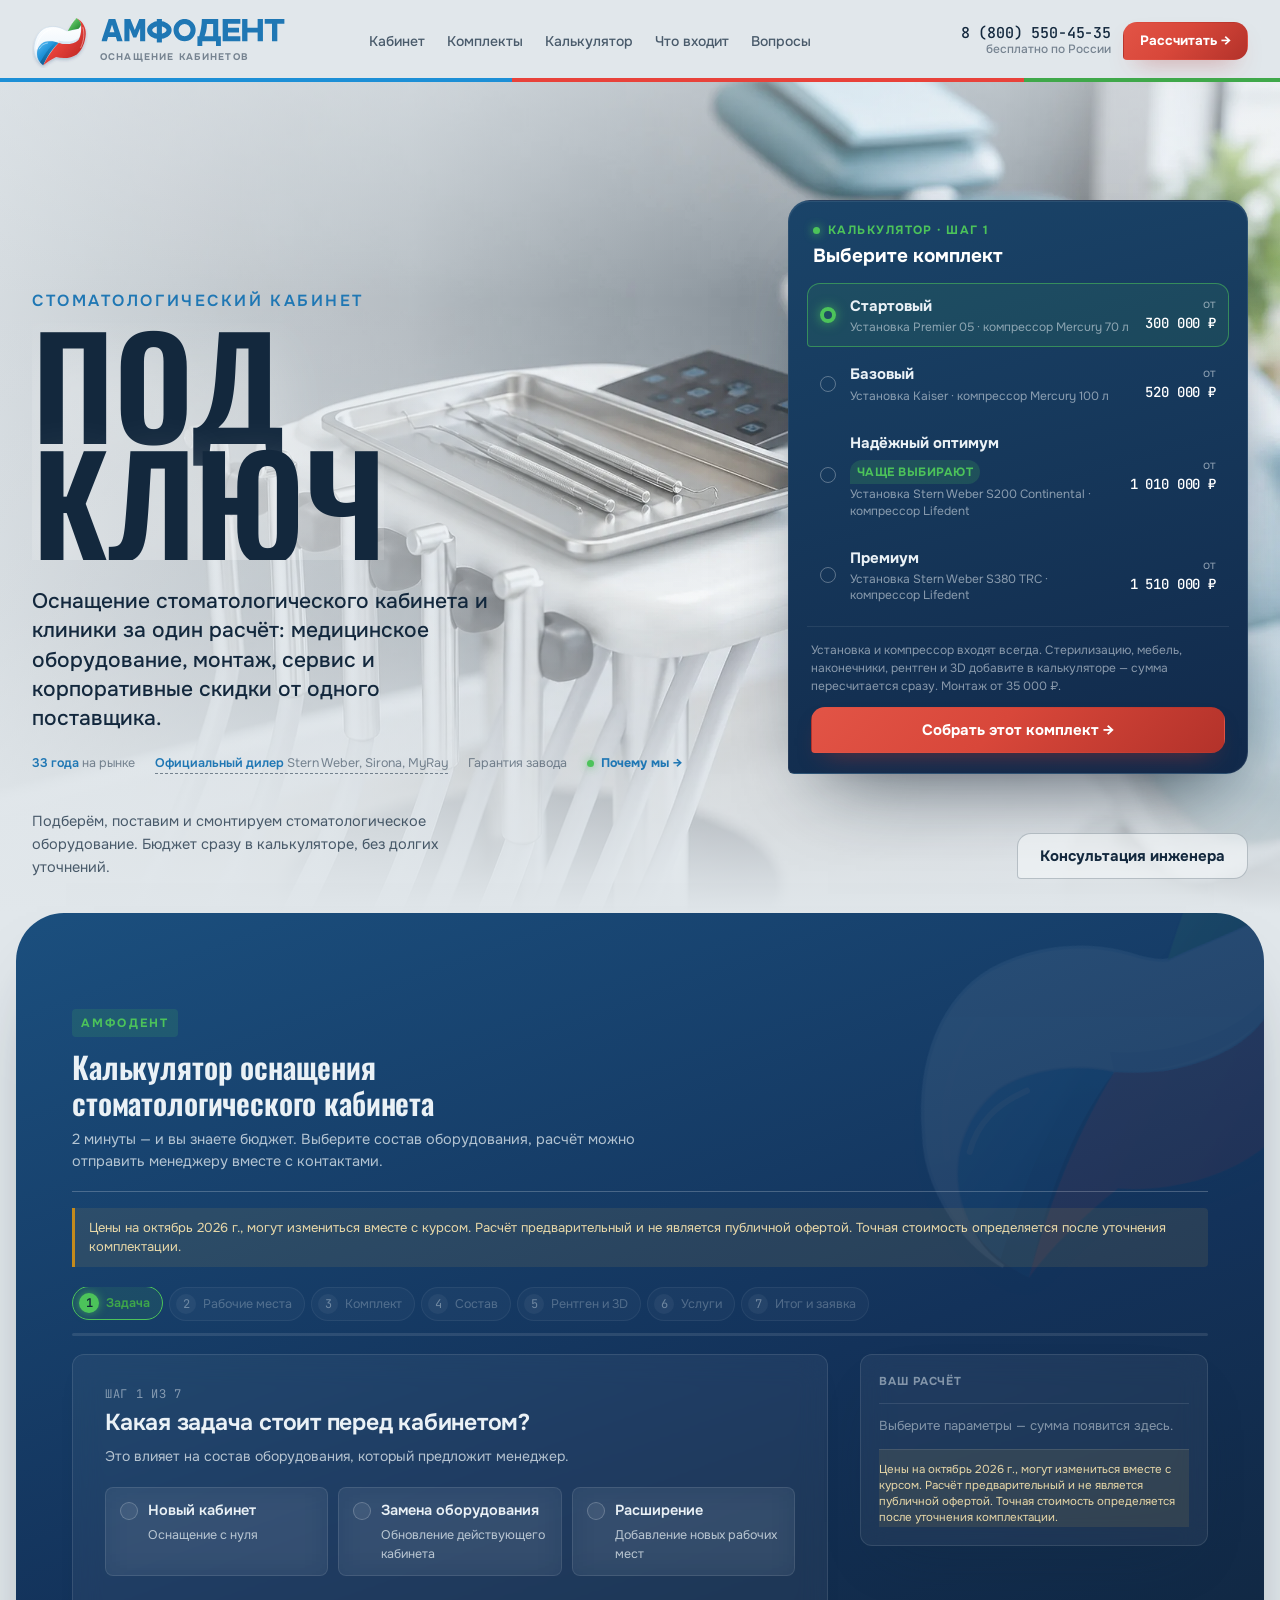
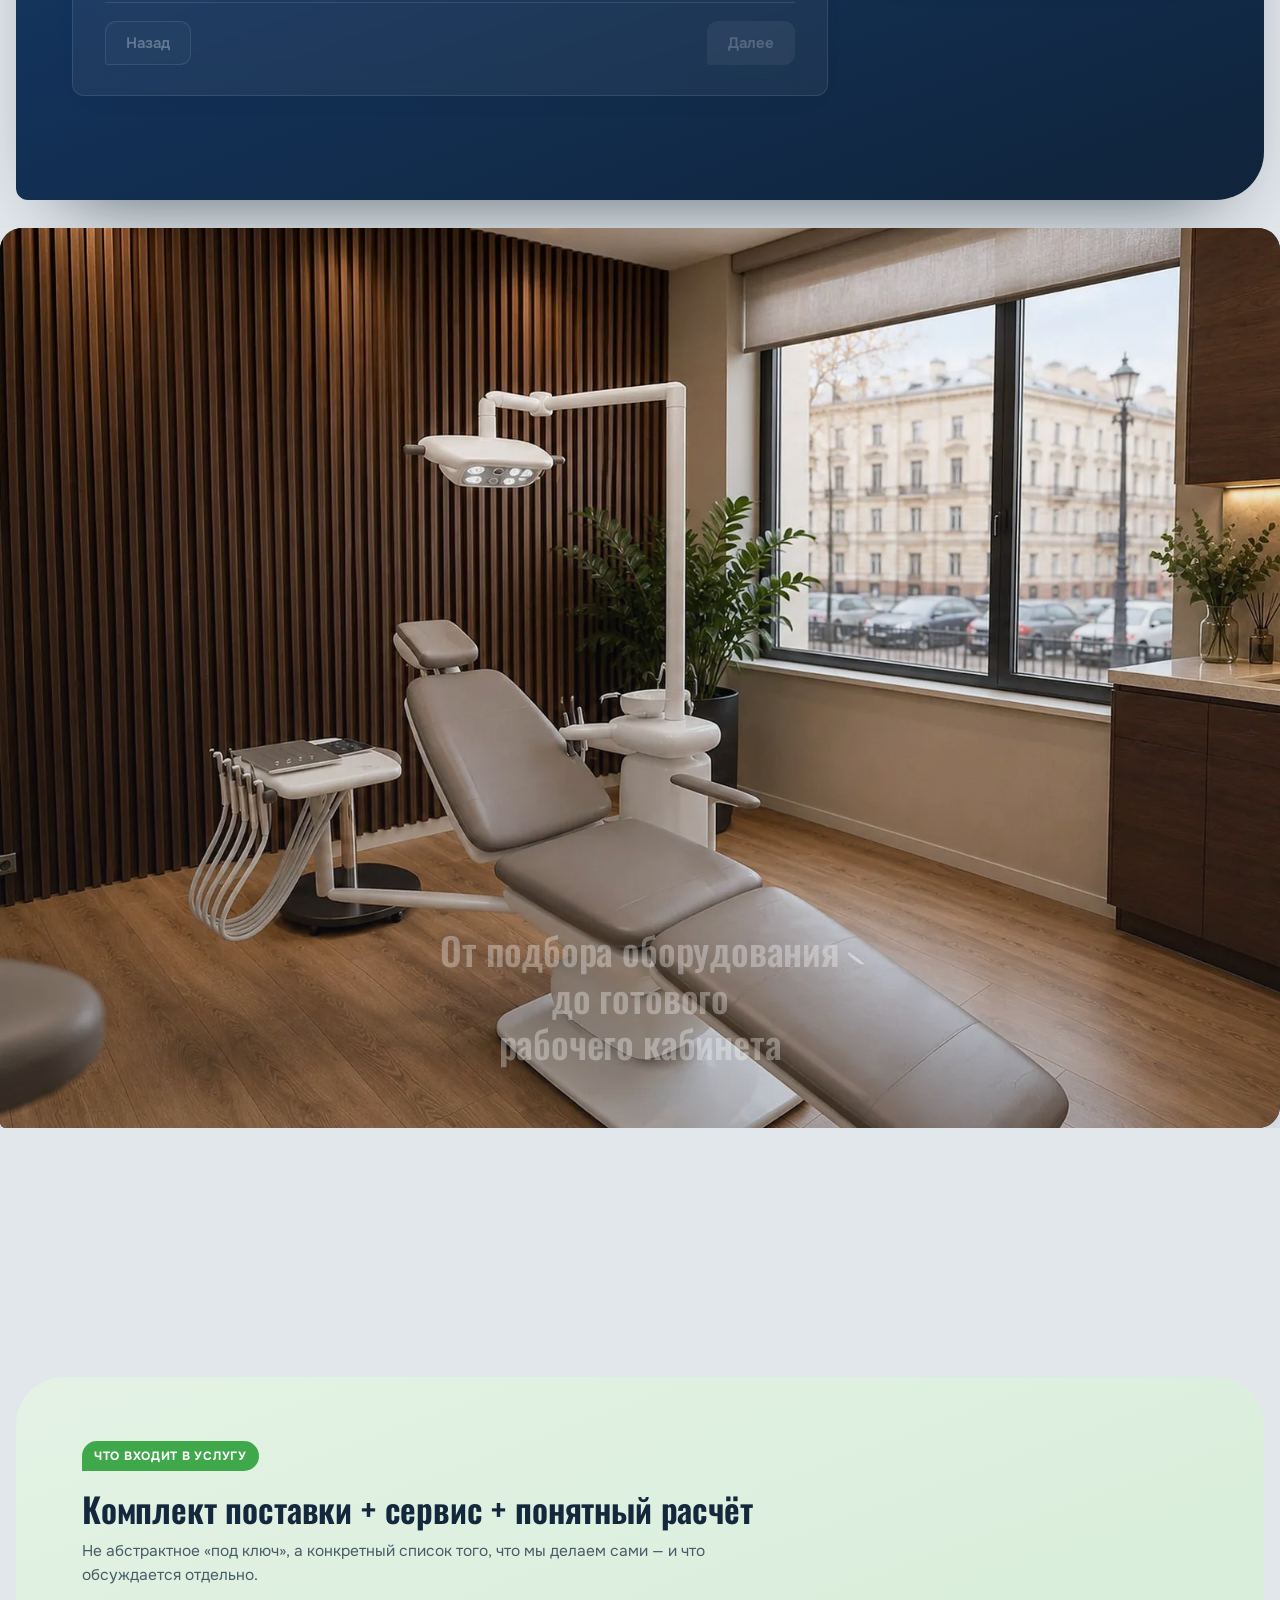
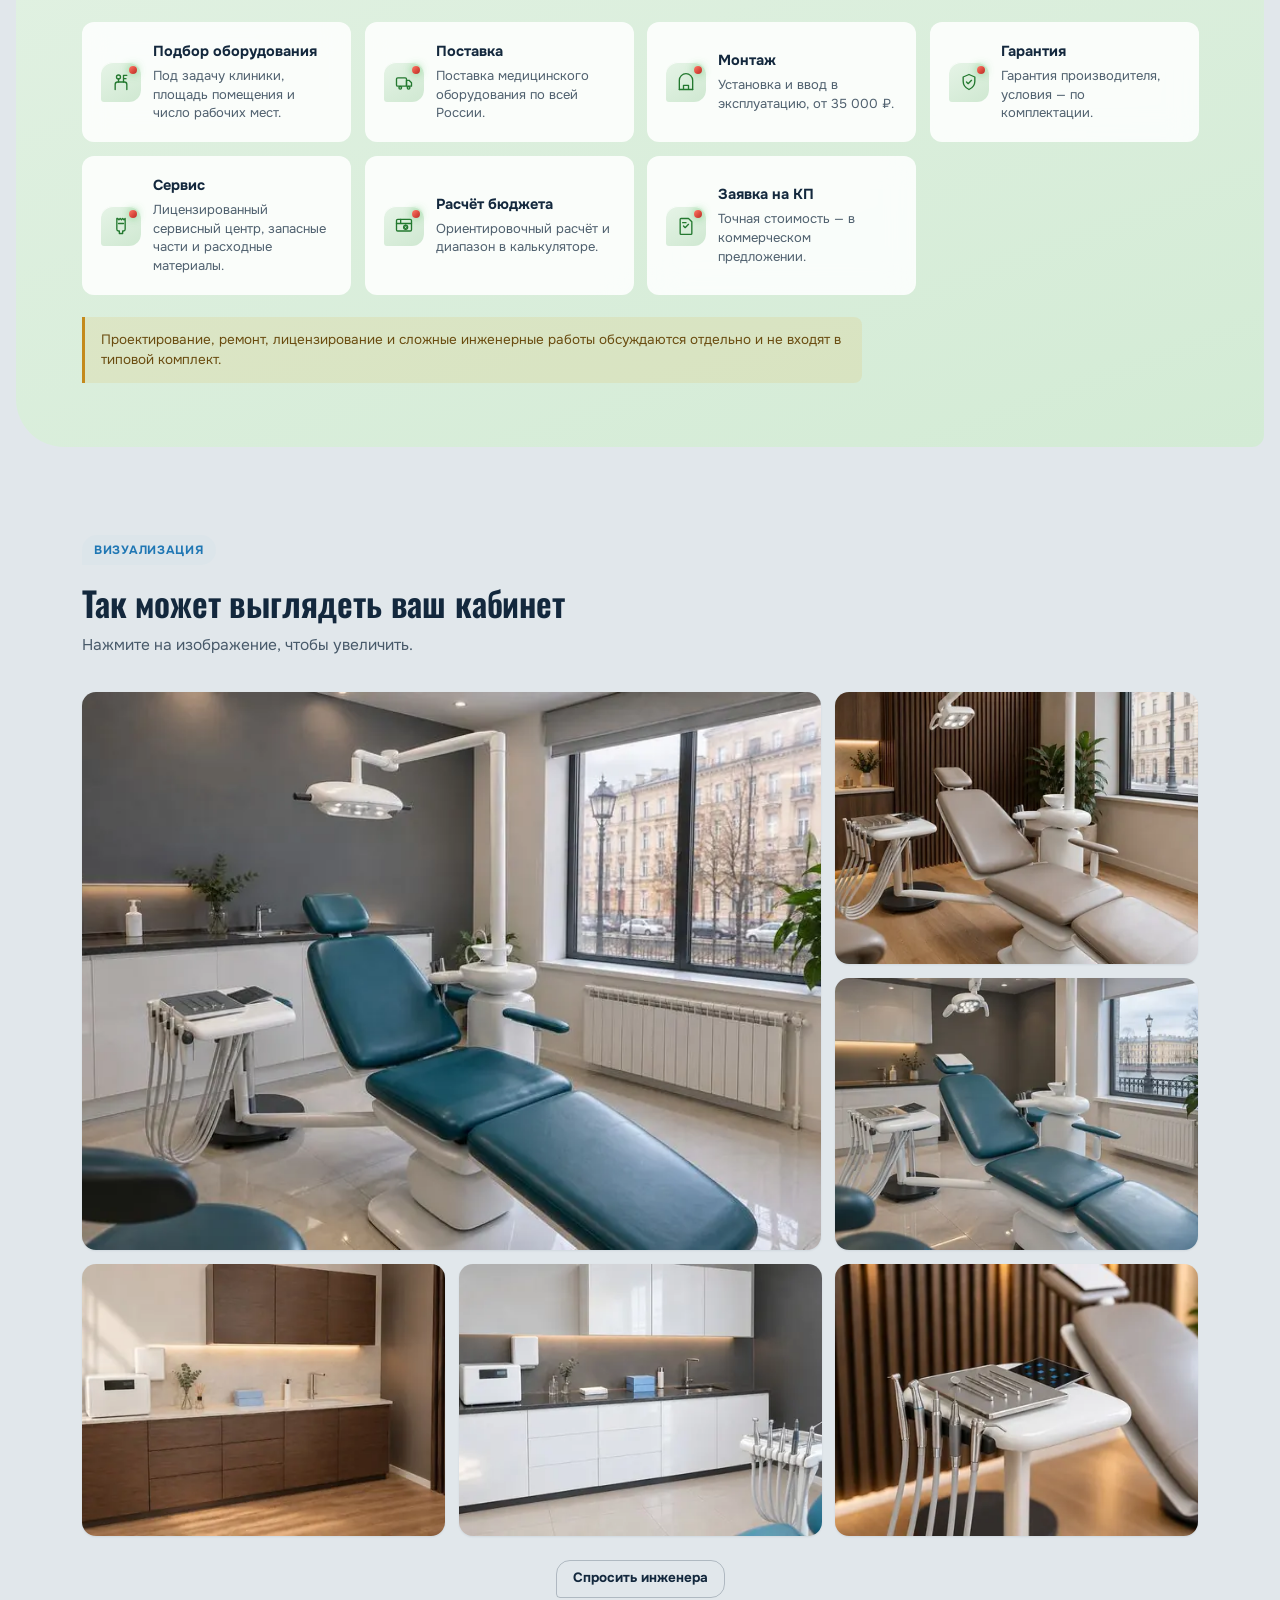
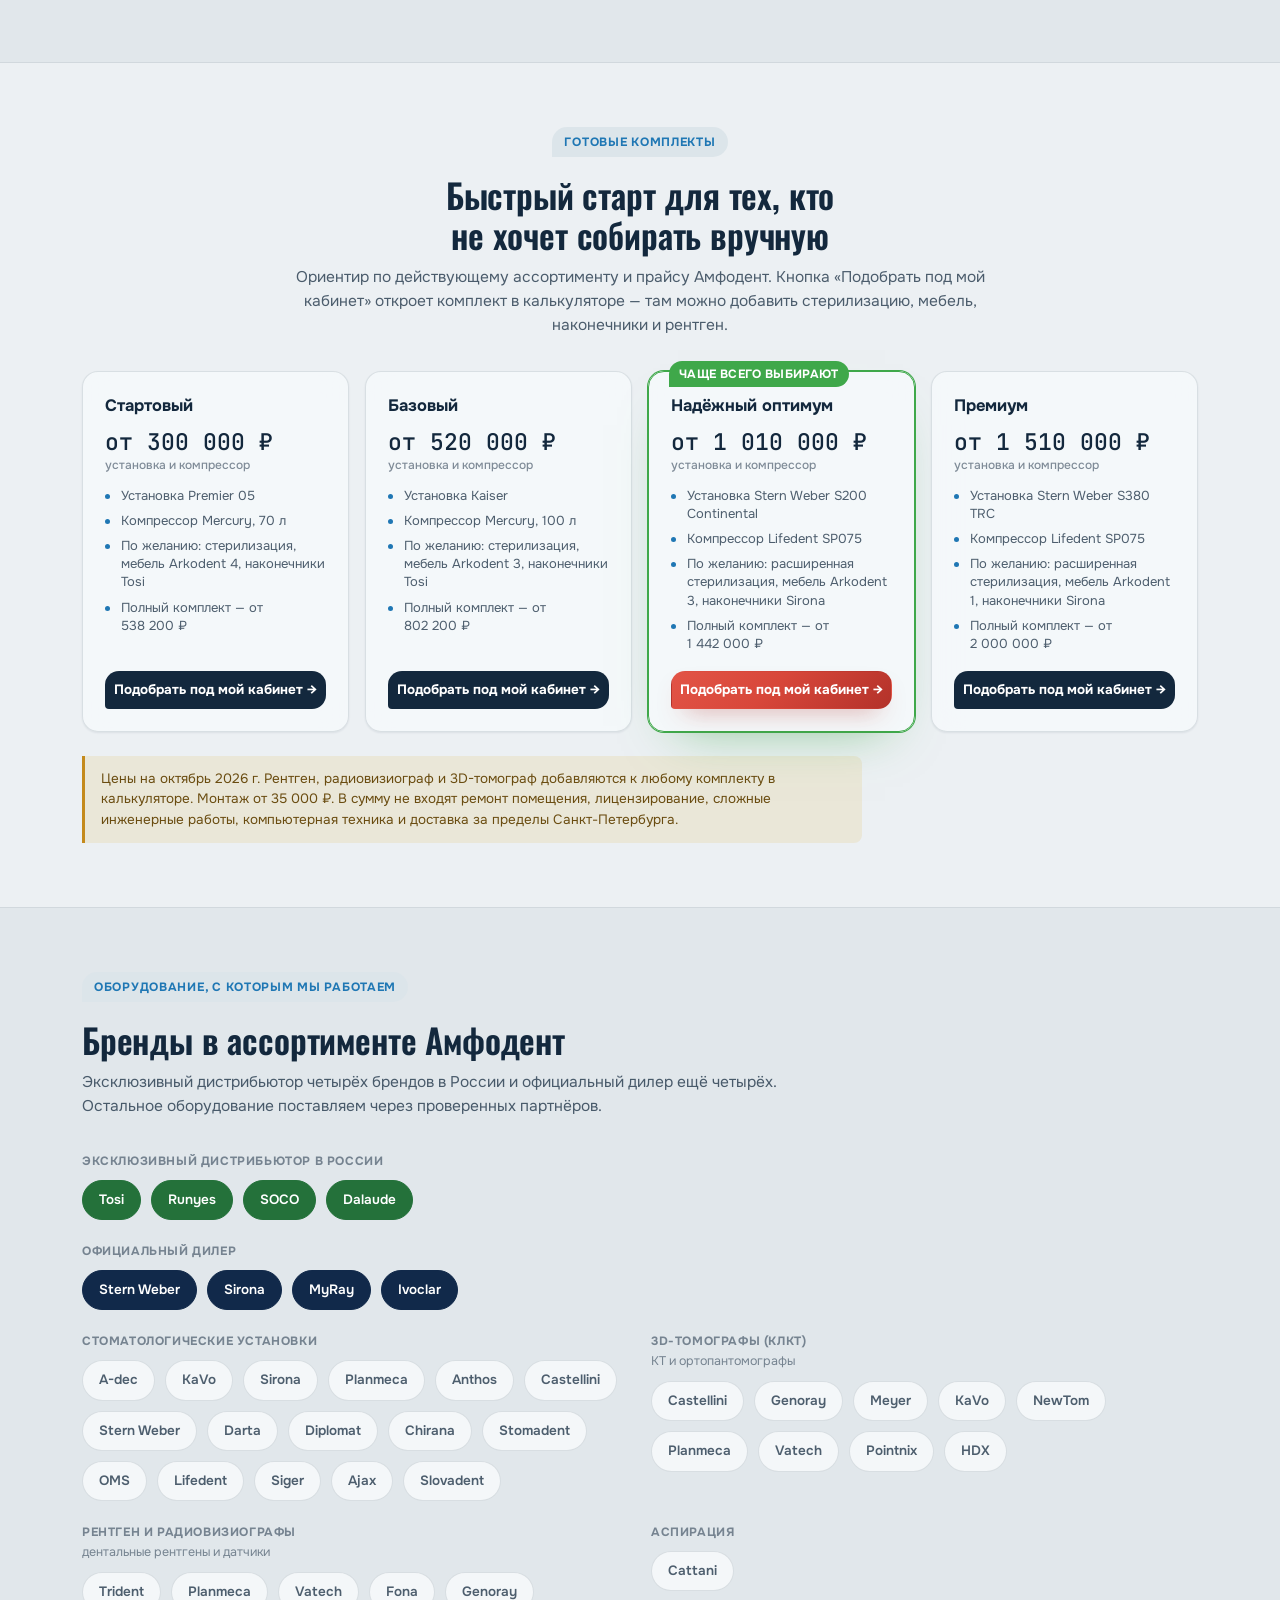
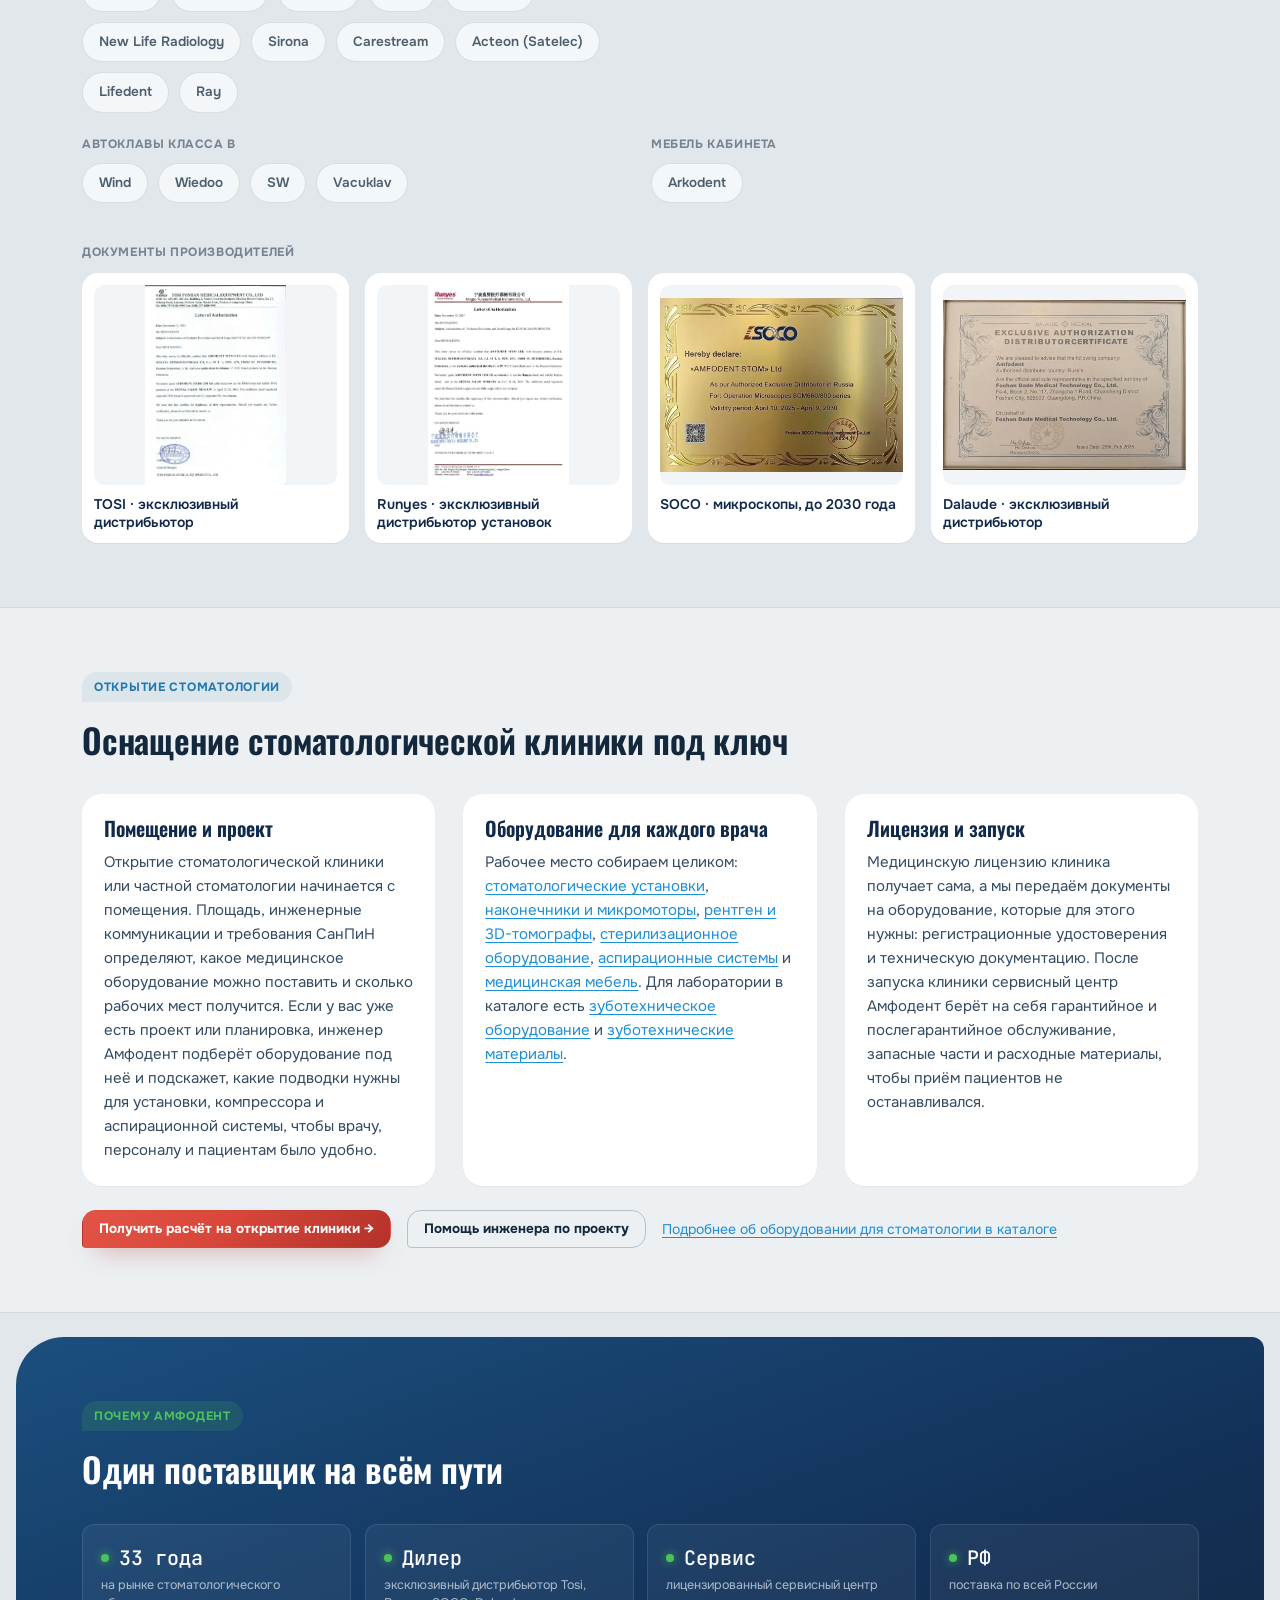
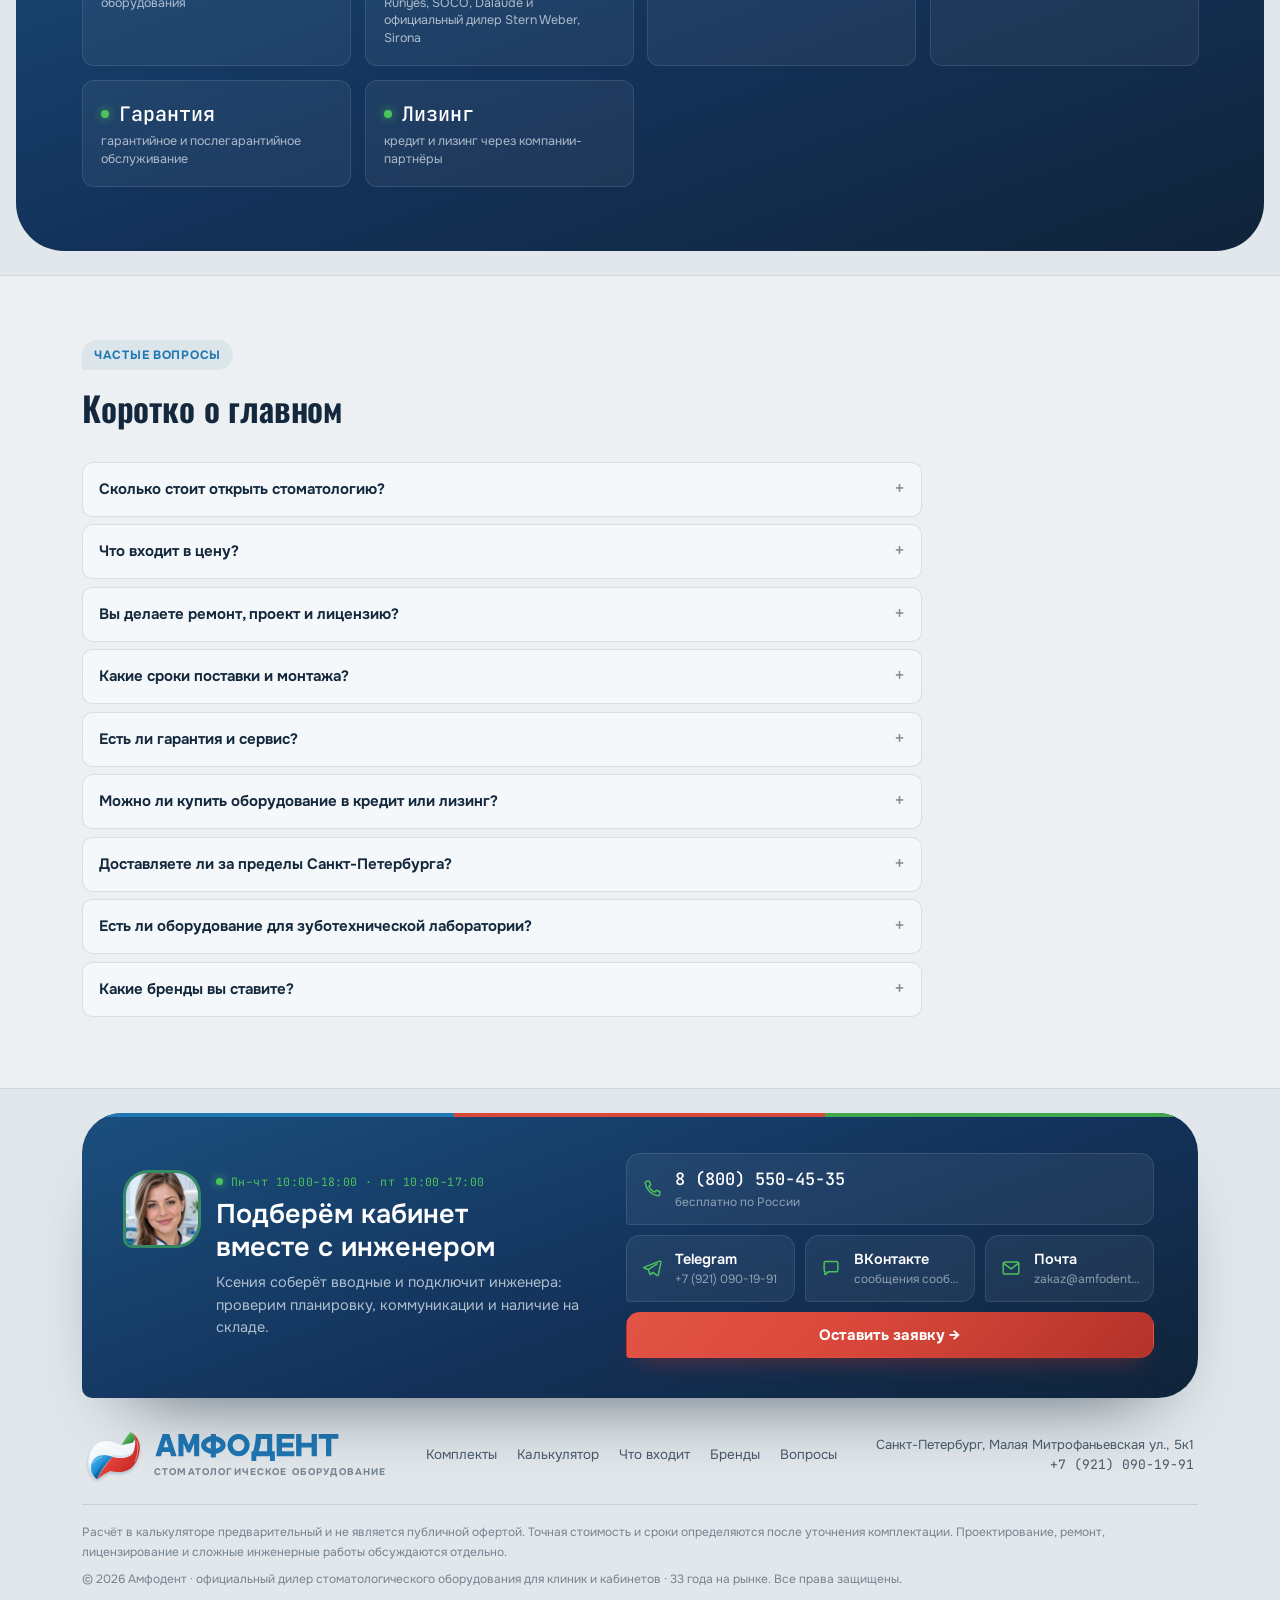
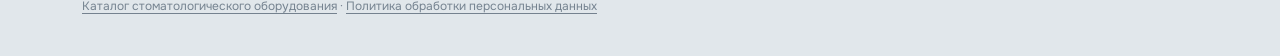
==== commit 199f813f: "Бренды: эксклюзивный дистрибьютор и документы производителей" ====
--- a/index.html
+++ b/index.html
@@ -37,11 +37,11 @@
 <link rel="preconnect" href="https://fonts.googleapis.com">
 <link rel="preconnect" href="https://fonts.gstatic.com" crossorigin>
 <link rel="stylesheet" href="https://fonts.googleapis.com/css2?family=Oswald:wght@400..700&family=Onest:wght@400;500;600;700&family=JetBrains+Mono:wght@400;500&display=swap">
-<link rel="stylesheet" href="css/style.css?v=20261022">
-<link rel="stylesheet" href="css/landing.css?v=20261022">
-<link rel="stylesheet" href="css/theme-cinematic.css?v=20261022">
-<link rel="stylesheet" href="css/theme-cinematic-light.css?v=20261022">
-<link rel="stylesheet" href="css/variants/v4-pult-polya.css?v=20261022">
+<link rel="stylesheet" href="css/style.css?v=20261103">
+<link rel="stylesheet" href="css/landing.css?v=20261103">
+<link rel="stylesheet" href="css/theme-cinematic.css?v=20261103">
+<link rel="stylesheet" href="css/theme-cinematic-light.css?v=20261103">
+<link rel="stylesheet" href="css/variants/v4-pult-polya.css?v=20261103">
 <script type="application/ld+json">
 [
  {
@@ -448,19 +448,25 @@
       <div class="lp-section__head">
         <span class="lp-eyebrow lp-eyebrow--muted">Оборудование, с которым мы работаем</span>
         <h2 class="lp-section__title">Бренды в ассортименте Амфодент</h2>
-        <p class="lp-section__subtitle">Официальный дилер семи брендов, остальное оборудование поставляем через проверенных партнёров.</p>
+        <p class="lp-section__subtitle">Эксклюзивный дистрибьютор четырёх брендов в России и официальный дилер ещё четырёх. Остальное оборудование поставляем через проверенных партнёров.</p>
       </div>
       <div class="lp-brands-groups">
+        <div class="lp-brand-group--dealer">
+          <div class="lp-brand-group__title">Эксклюзивный дистрибьютор в России</div>
+          <div class="lp-brands">
+            <span class="lp-brand-chip lp-brand-chip--dealer lp-brand-chip--excl">Tosi</span>
+            <span class="lp-brand-chip lp-brand-chip--dealer lp-brand-chip--excl">Runyes</span>
+            <span class="lp-brand-chip lp-brand-chip--dealer lp-brand-chip--excl">SOCO</span>
+            <span class="lp-brand-chip lp-brand-chip--dealer lp-brand-chip--excl">Dalaude</span>
+          </div>
+        </div>
         <div class="lp-brand-group--dealer">
           <div class="lp-brand-group__title">Официальный дилер</div>
           <div class="lp-brands">
             <span class="lp-brand-chip lp-brand-chip--dealer">Stern Weber</span>
             <span class="lp-brand-chip lp-brand-chip--dealer">Sirona</span>
             <span class="lp-brand-chip lp-brand-chip--dealer">MyRay</span>
-            <span class="lp-brand-chip lp-brand-chip--dealer">Tosi</span>
             <span class="lp-brand-chip lp-brand-chip--dealer">Ivoclar</span>
-            <span class="lp-brand-chip lp-brand-chip--dealer">Delaude</span>
-            <span class="lp-brand-chip lp-brand-chip--dealer">Runyes</span>
           </div>
         </div>
         <div>
@@ -538,6 +544,15 @@
           </div>
         </div>
       </div>
+      <div class="lp-docs">
+        <div class="lp-brand-group__title">Документы производителей</div>
+        <div class="lp-docs__row">
+          <a class="lp-doc" href="images/docs/tosi.jpg" target="_blank" rel="noopener"><img src="images/docs/tosi-thumb.webp" alt="Письмо TOSI: Амфодент Стом — эксклюзивный дистрибьютор в России" width="339" height="480" loading="lazy"><span>TOSI · эксклюзивный дистрибьютор</span></a>
+          <a class="lp-doc" href="images/docs/runyes.jpg" target="_blank" rel="noopener"><img src="images/docs/runyes-thumb.webp" alt="Письмо Runyes: Амфодент Стом — эксклюзивный дистрибьютор стоматологических установок в России" width="339" height="480" loading="lazy"><span>Runyes · эксклюзивный дистрибьютор установок</span></a>
+          <a class="lp-doc" href="images/docs/soco.jpg" target="_blank" rel="noopener"><img src="images/docs/soco-thumb.webp" alt="Сертификат SOCO: эксклюзивный дистрибьютор операционных микроскопов в России до 2030 года" width="480" height="344" loading="lazy"><span>SOCO · микроскопы, до 2030 года</span></a>
+          <a class="lp-doc" href="images/docs/dalaude.jpg" target="_blank" rel="noopener"><img src="images/docs/dalaude-thumb.webp" alt="Сертификат Dalaude Medical: эксклюзивный дистрибьютор в России" width="480" height="336" loading="lazy"><span>Dalaude · эксклюзивный дистрибьютор</span></a>
+        </div>
+      </div>
     </div>
   </section>
 
@@ -579,7 +594,7 @@
       </div>
       <div class="lp-trust-grid">
         <div class="lp-trust"><div class="lp-trust__value">33 года</div><div class="lp-trust__label">на рынке стоматологического оборудования</div></div>
-        <div class="lp-trust"><div class="lp-trust__value">Дилер</div><div class="lp-trust__label">официальный дилер Stern Weber, Sirona, MyRay и других брендов</div></div>
+        <div class="lp-trust"><div class="lp-trust__value">Дилер</div><div class="lp-trust__label">эксклюзивный дистрибьютор Tosi, Runyes, SOCO, Dalaude и официальный дилер Stern Weber, Sirona</div></div>
         <div class="lp-trust"><div class="lp-trust__value">Сервис</div><div class="lp-trust__label">лицензированный сервисный центр</div></div>
         <div class="lp-trust"><div class="lp-trust__value">РФ</div><div class="lp-trust__label">поставка по всей России</div></div>
         <div class="lp-trust"><div class="lp-trust__value">Гарантия</div><div class="lp-trust__label">гарантийное и послегарантийное обслуживание</div></div>
@@ -648,7 +663,7 @@
   <div class="lp-container">
     <div class="lp-contact">
       <div class="lp-contact__person">
-        <span class="lp-contact__photo"><img src="images/manager-ksenia.jpg?v=20261022" alt="" width="72" height="72" loading="lazy"></span>
+        <span class="lp-contact__photo"><img src="images/manager-ksenia.jpg?v=20261103" alt="" width="72" height="72" loading="lazy"></span>
         <div>
           <div class="lp-contact__kicker"><i></i>Пн–чт 10:00–18:00 · пт 10:00–17:00</div>
           <div class="lp-contact__title">Подберём кабинет вместе с инженером</div>
@@ -770,7 +785,7 @@
 <div class="lp-chat" id="chat-window" hidden>
   <div class="lp-chat__header">
     <span class="lp-chat__avatar" data-avatar-slot>
-      <img src="images/manager-ksenia.jpg?v=20261022" alt="Ксения" onerror="this.style.display='none'">
+      <img src="images/manager-ksenia.jpg?v=20261103" alt="Ксения" onerror="this.style.display='none'">
       <span class="lp-chat__avatar-fallback">К</span>
     </span>
     <span class="lp-chat__who">
@@ -793,13 +808,13 @@
   app.js использует остальные модули при инициализации. landing.js — только
   интерактивность страницы вокруг калькулятора, подключается последним.
 -->
-<script src="js/config.js?v=20261022"></script>
-<script src="js/analytics.js?v=20261022"></script>
-<script src="js/storage.js?v=20261022"></script>
-<script src="js/calculator.js?v=20261022"></script>
-<script src="js/leads.js?v=20261022"></script>
-<script src="js/app.js?v=20261022"></script>
-<script src="js/landing.js?v=20261022"></script>
+<script src="js/config.js?v=20261103"></script>
+<script src="js/analytics.js?v=20261103"></script>
+<script src="js/storage.js?v=20261103"></script>
+<script src="js/calculator.js?v=20261103"></script>
+<script src="js/leads.js?v=20261103"></script>
+<script src="js/app.js?v=20261103"></script>
+<script src="js/landing.js?v=20261103"></script>
 
 </body>
 </html>
--- a/css/variants/v4-pult-polya.css
+++ b/css/variants/v4-pult-polya.css
@@ -549,3 +549,15 @@
 .lp-footer__links a { color: inherit; text-underline-offset: 3px; }
 /* H1 в коде строчными, на экране заглавными */
 .lp-hero-cinematic__headline { text-transform: uppercase; }
+
+/* Эксклюзивные бренды и документы производителей */
+.lp-brand-chip--excl { background: #24713A; border-color: #24713A; }
+.lp-docs { margin-top: 40px; }
+.lp-docs__row { display: grid; grid-template-columns: repeat(4, minmax(0, 1fr)); gap: 16px; margin-top: 12px; }
+@media (max-width: 759px) { .lp-docs__row { grid-template-columns: repeat(2, minmax(0, 1fr)); } }
+.lp-doc { display: flex; flex-direction: column; gap: 10px; padding: 12px; background: #FFFFFF; border-radius: 16px; text-decoration: none; color: #11294A; box-shadow: 0 1px 0 rgba(17,41,74,0.06); transition: box-shadow .15s ease, transform .15s ease; }
+.lp-doc:hover { box-shadow: 0 14px 30px -18px rgba(17,41,74,0.45); transform: translateY(-2px); }
+.lp-doc:focus-visible { outline: 2px solid #1C8FD6; outline-offset: 3px; }
+.lp-doc img { width: 100%; height: 200px; object-fit: contain; background: #F2F5F7; border-radius: 10px; }
+.lp-doc span { font-size: 14px; font-weight: 600; line-height: 1.3; }
+@media (prefers-reduced-motion: reduce) { .lp-doc { transition: none; } .lp-doc:hover { transform: none; } }
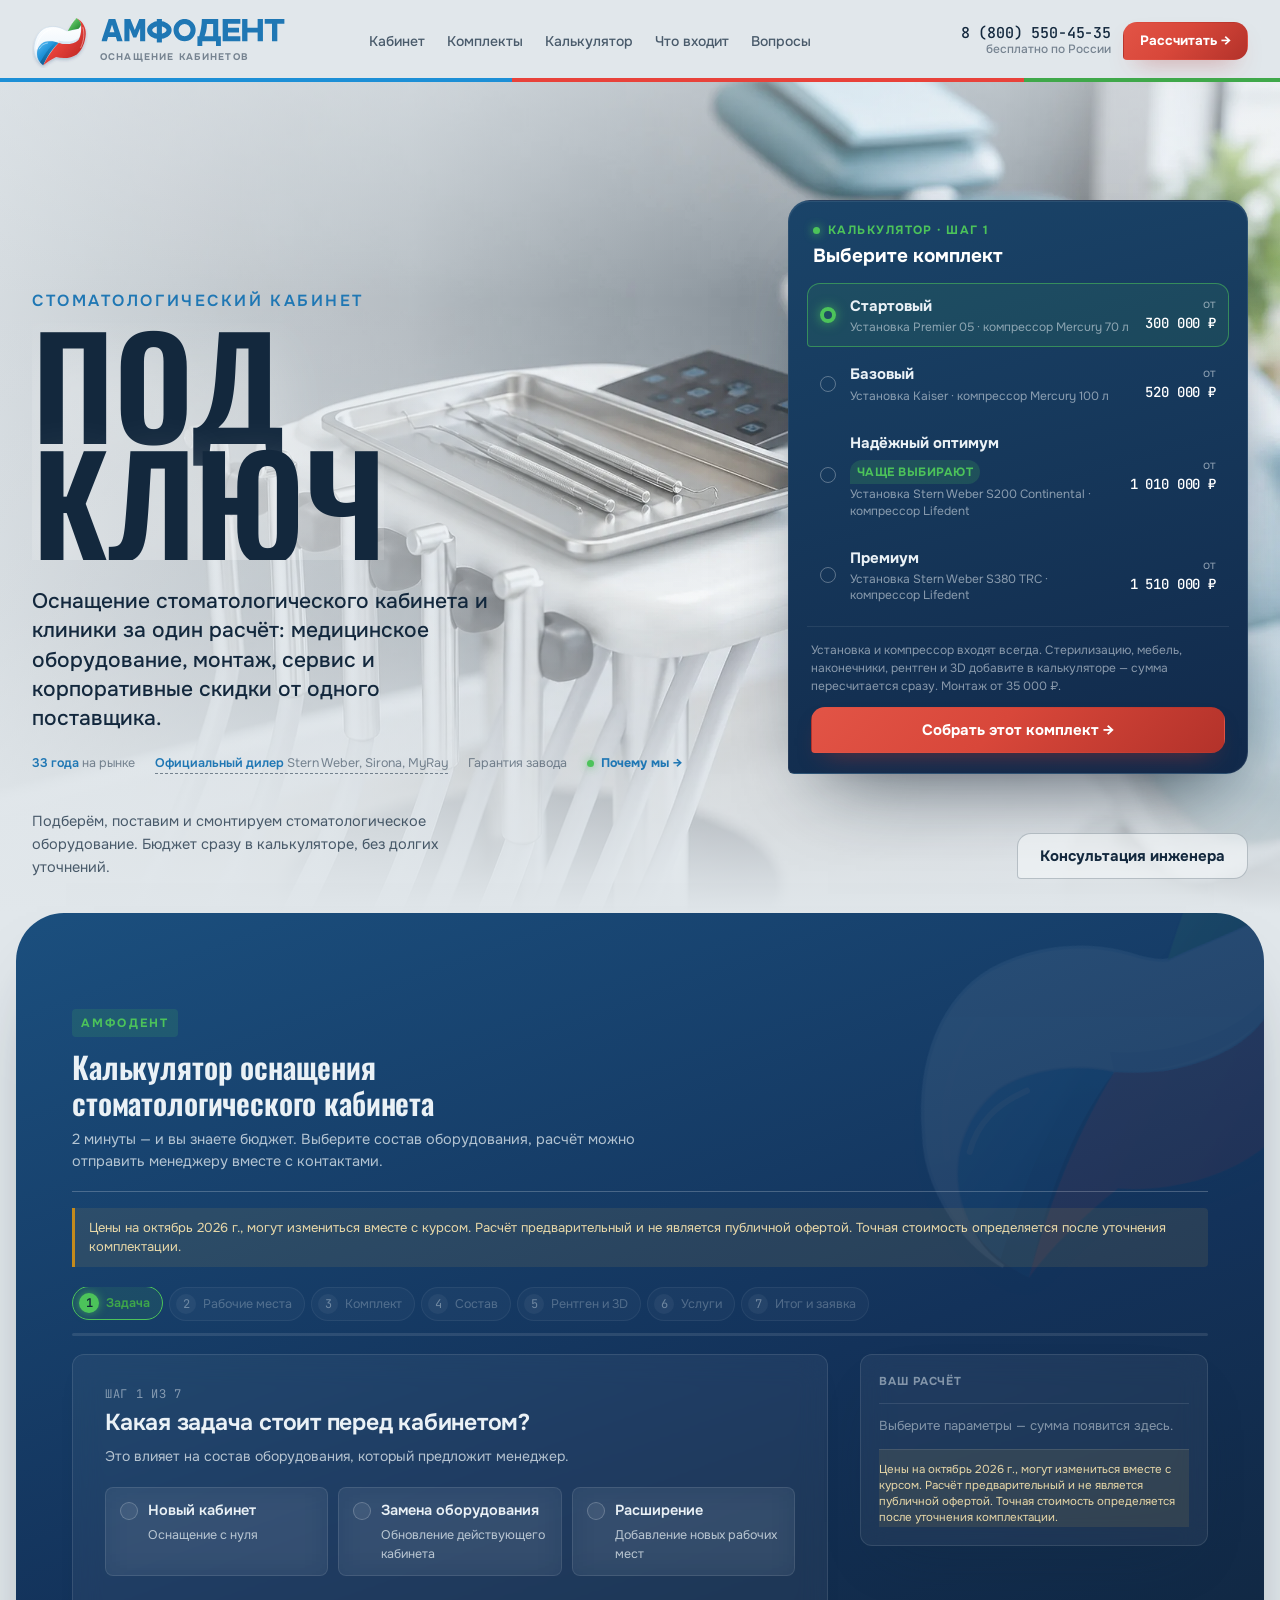
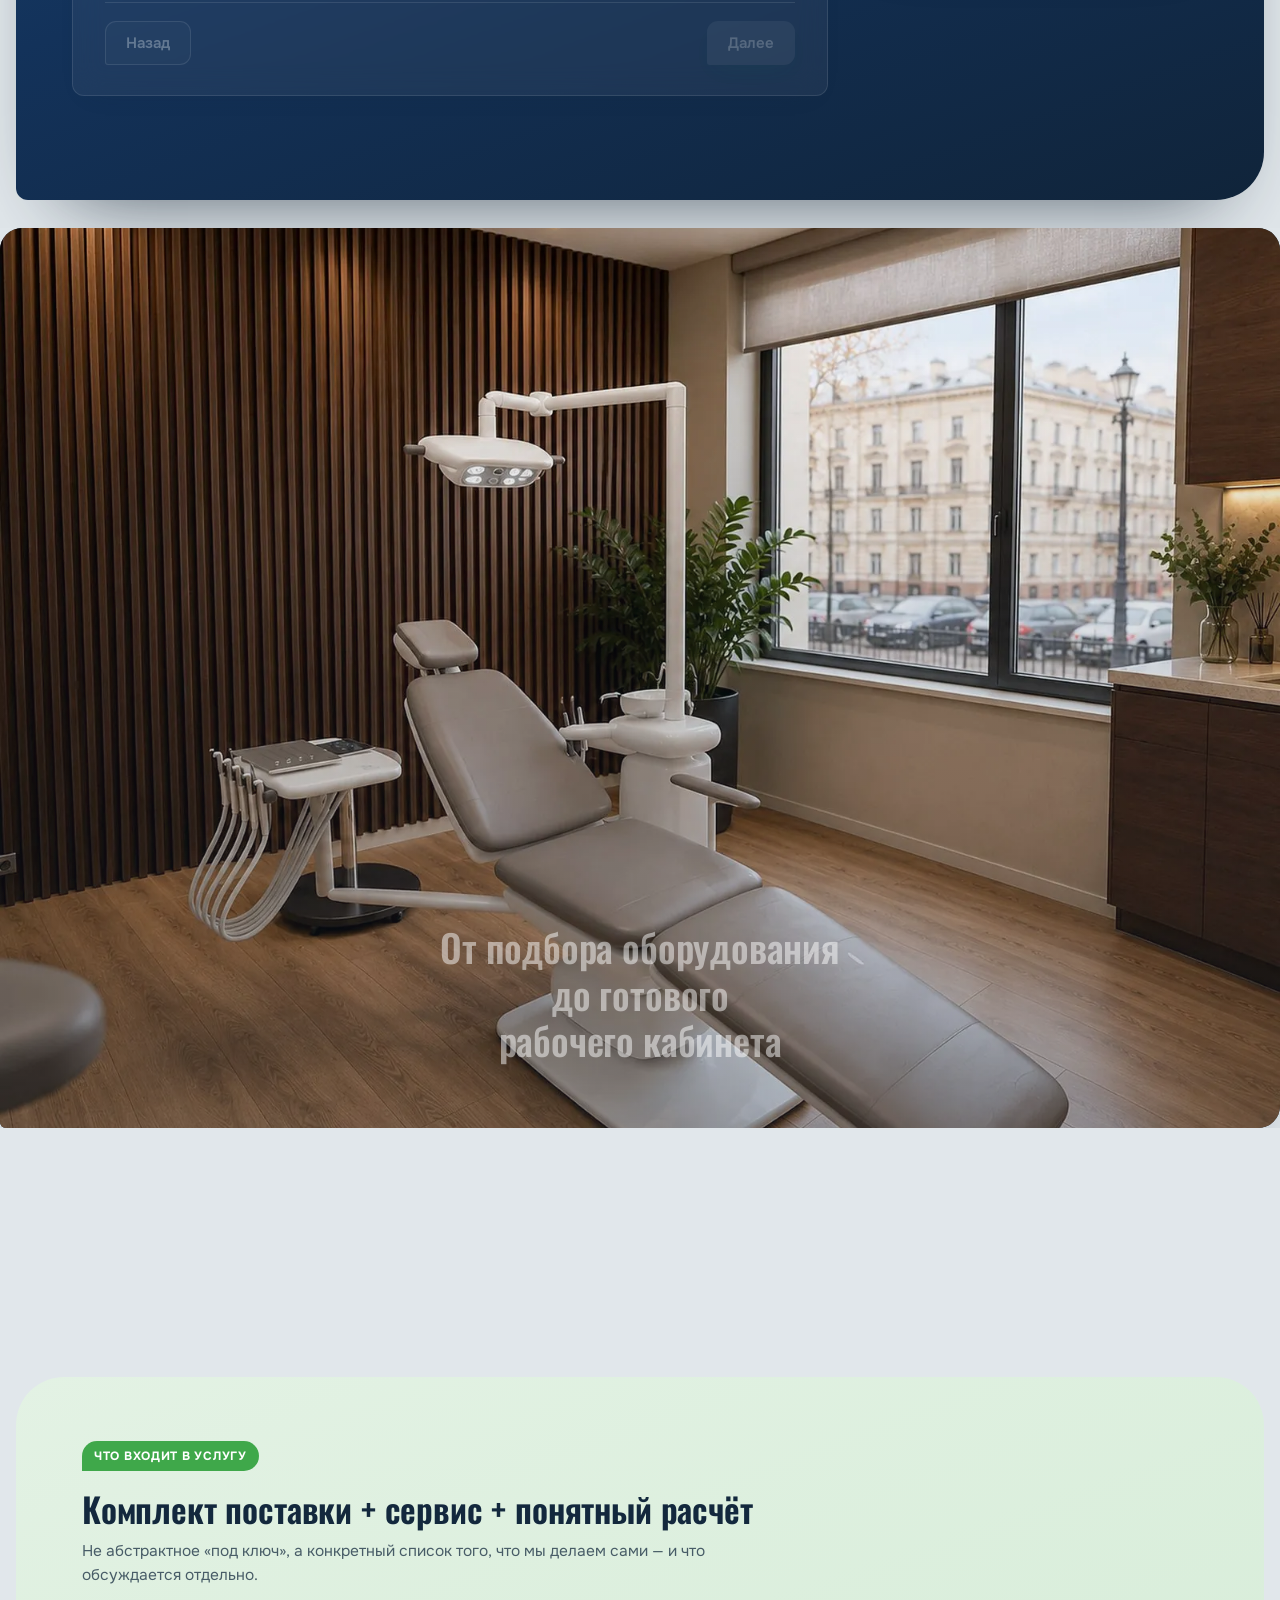
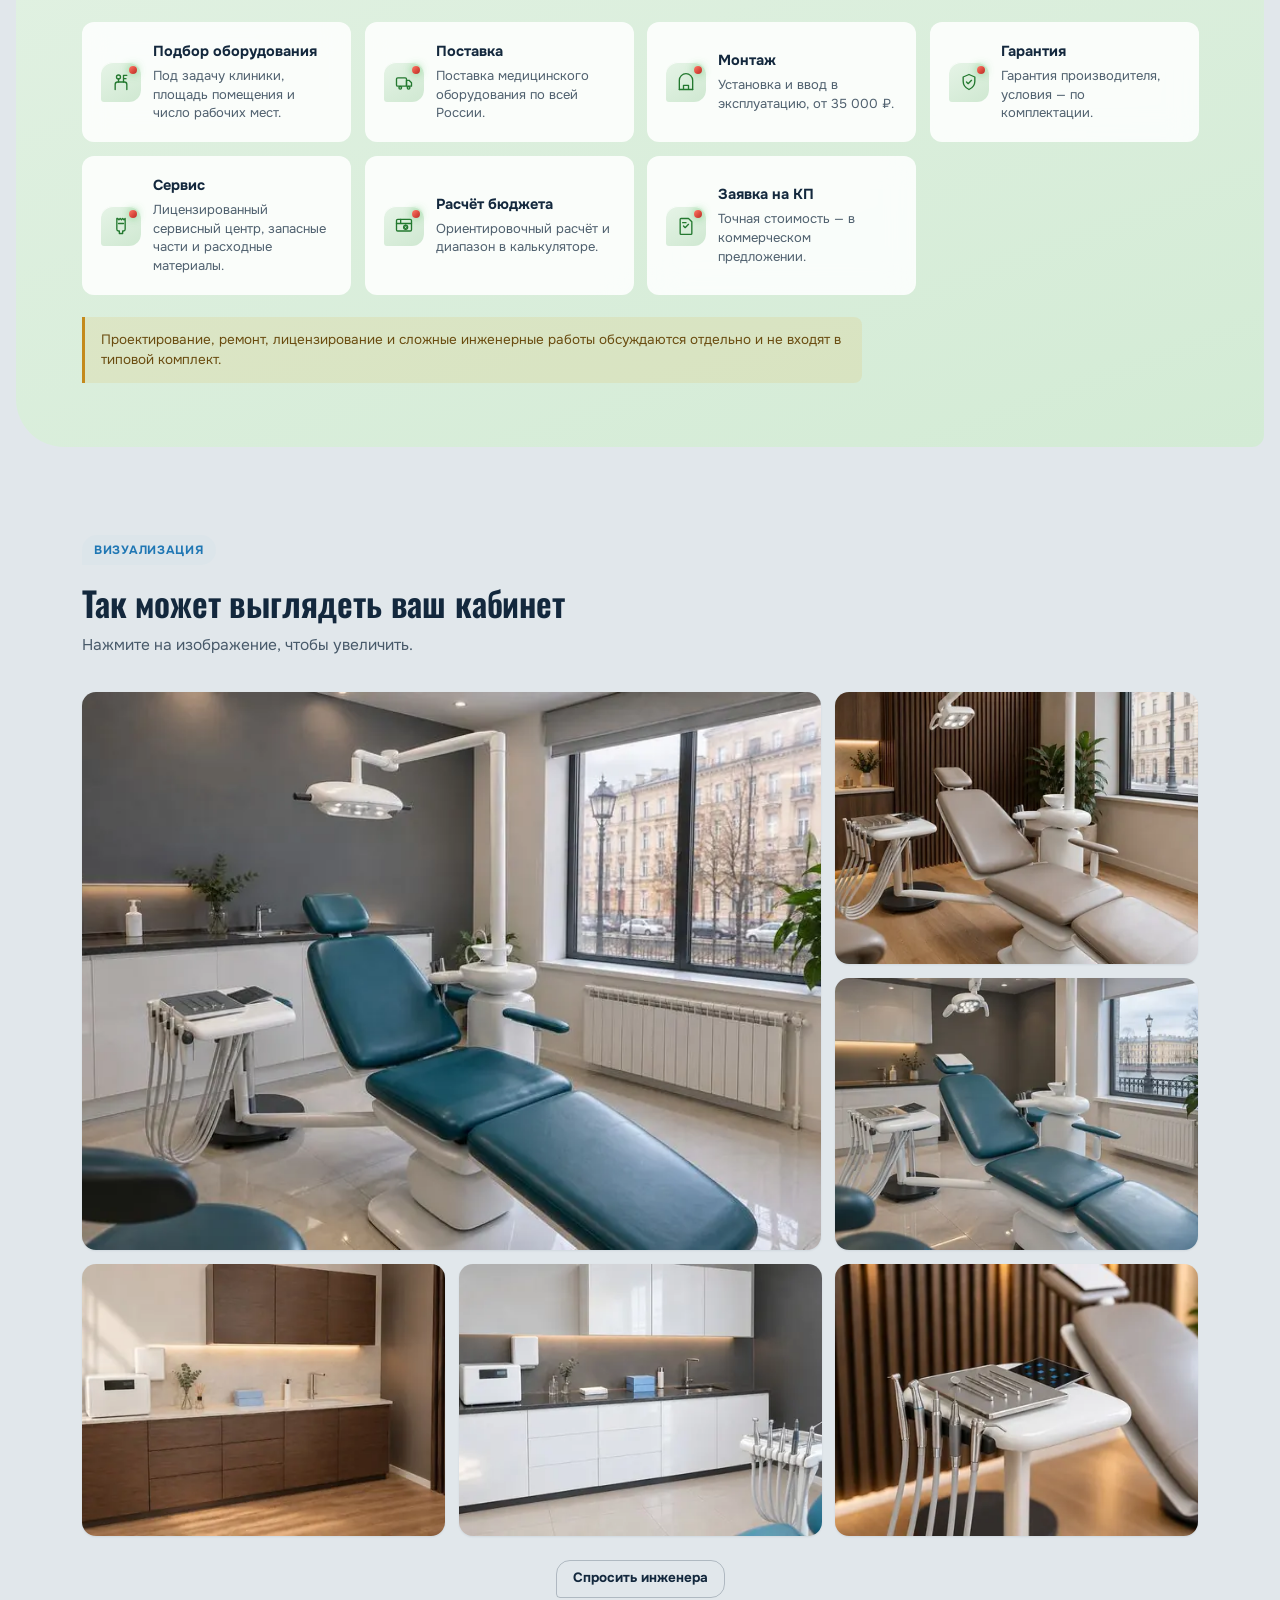
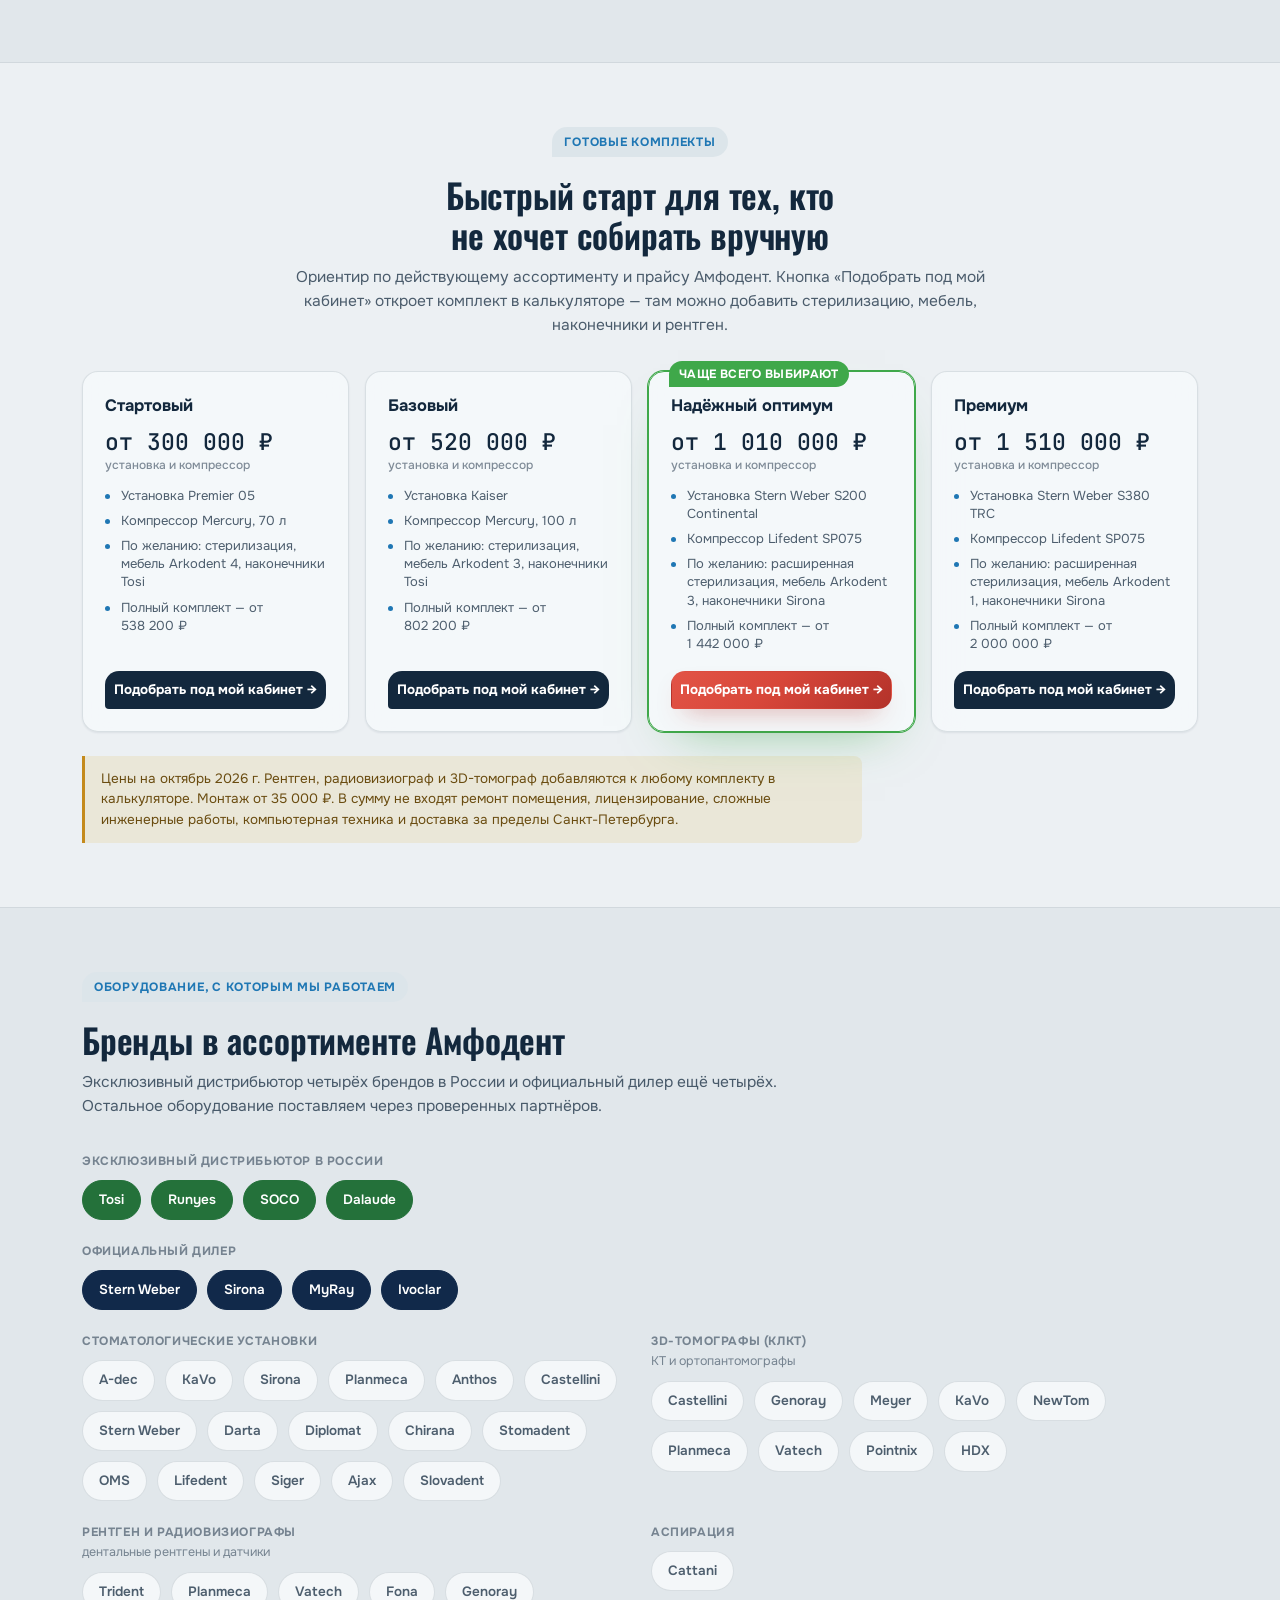
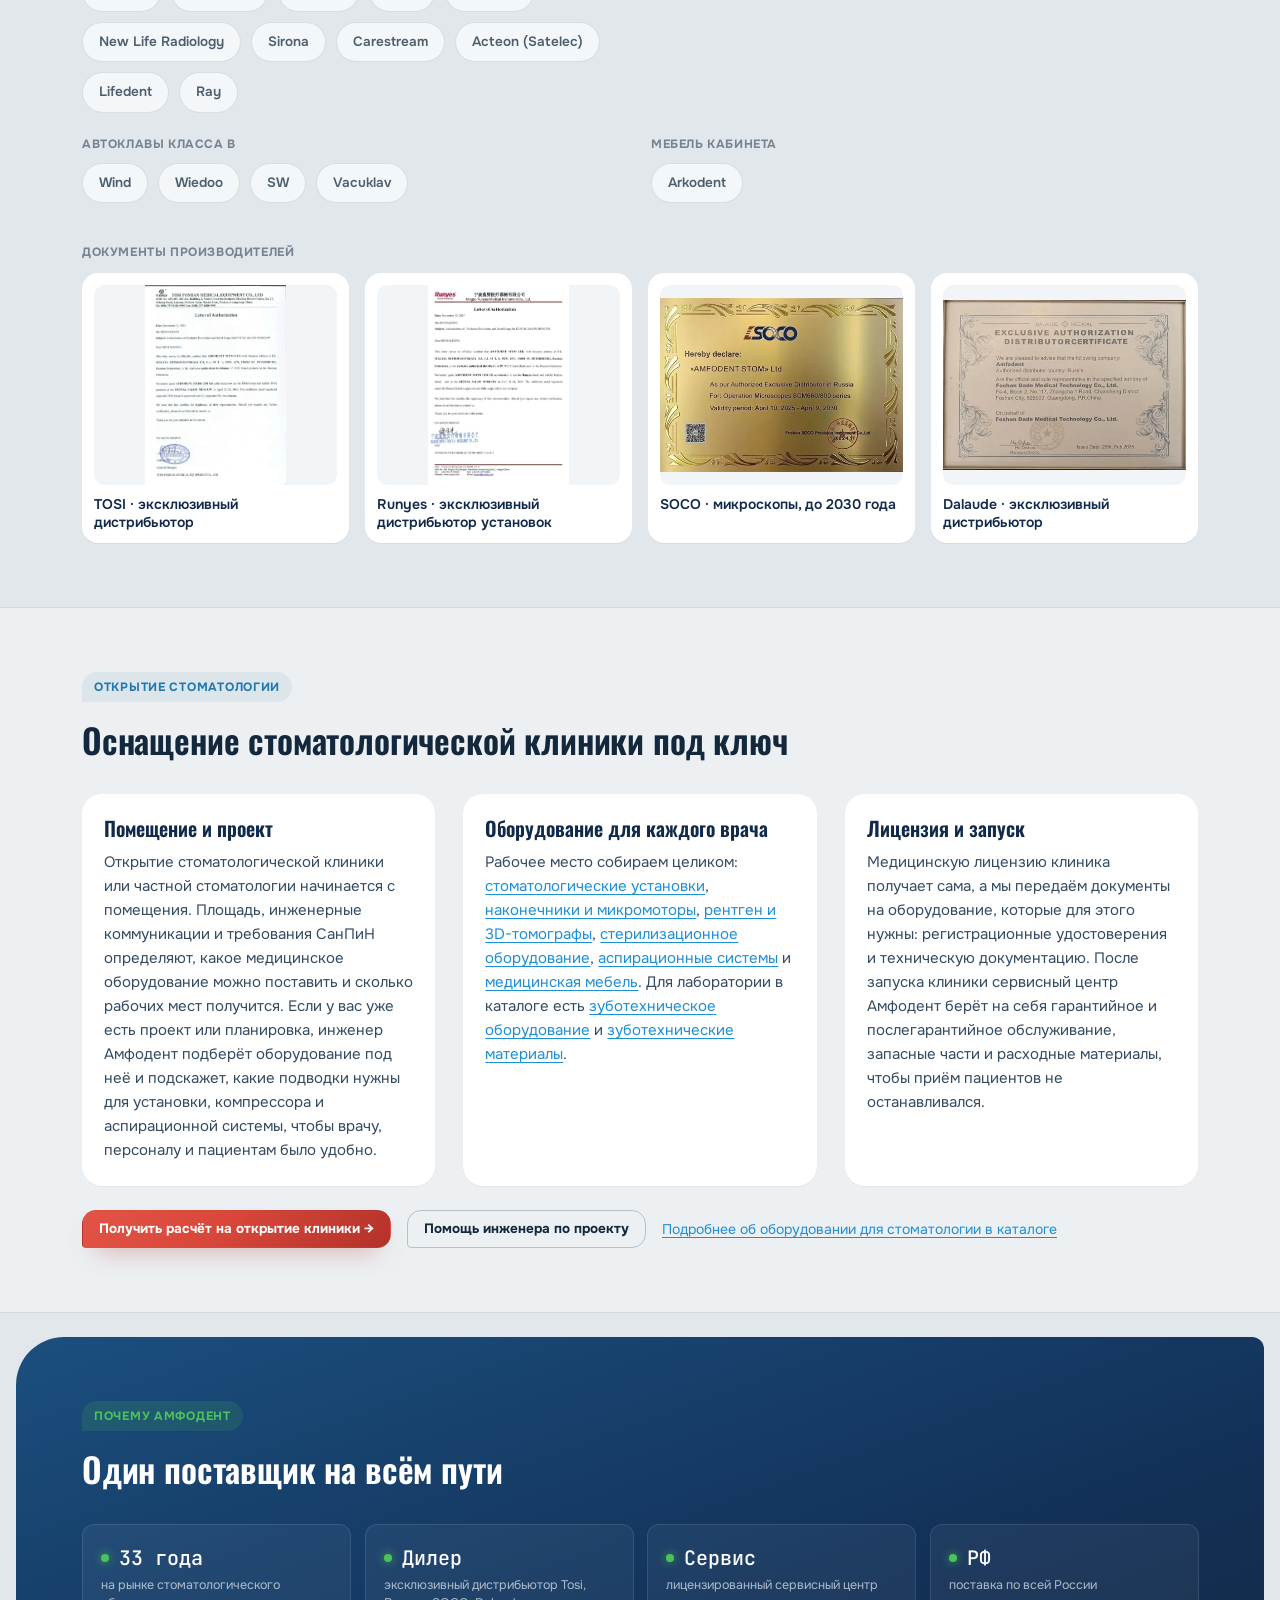
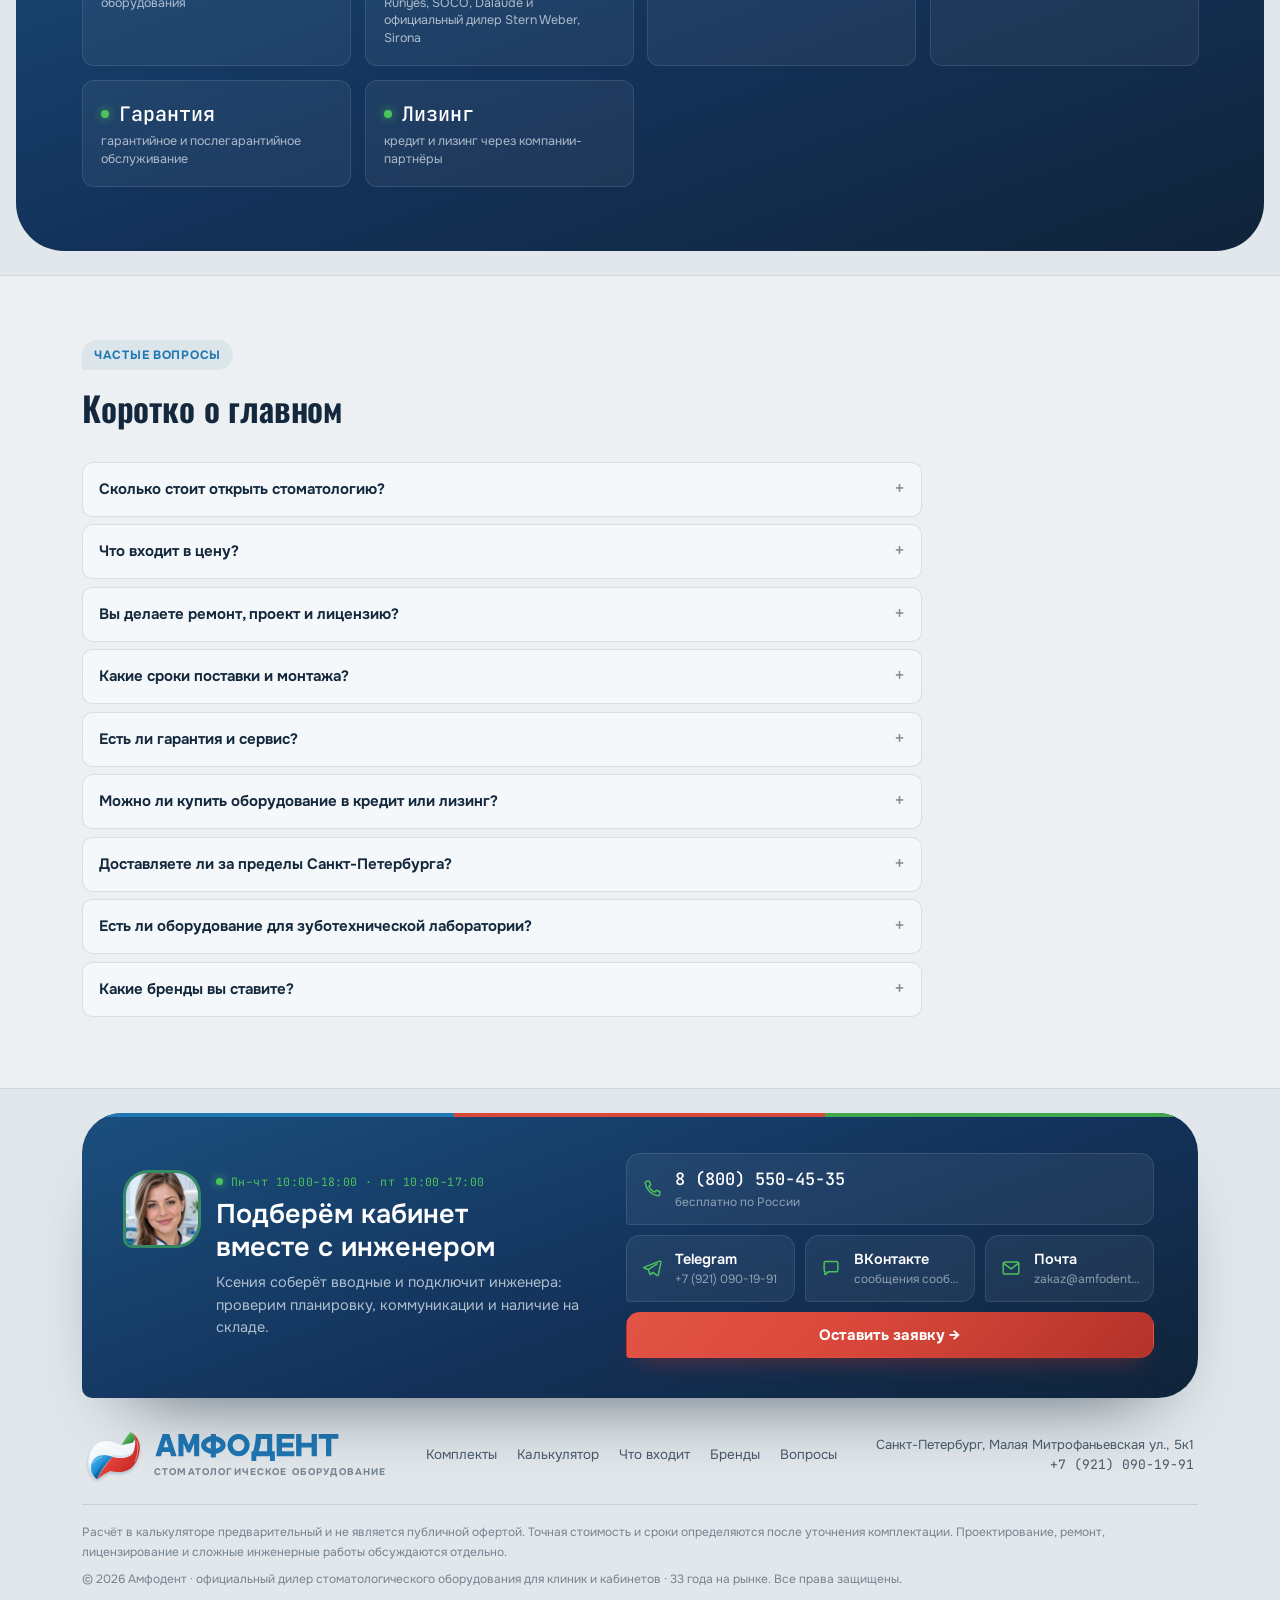
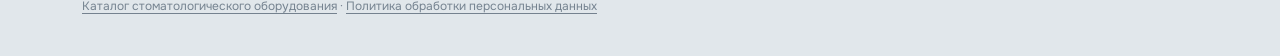
==== commit 5b5198b1: "Allow search indexing of kit.amfodent.ru" ====
--- a/index.html
+++ b/index.html
@@ -16,7 +16,6 @@
 </script>
 <noscript><div><img src="https://mc.yandex.ru/watch/113714896" style="position:absolute; left:-9999px;" alt="" /></div></noscript>
 <!-- /Yandex.Metrika counter -->
-<meta name="robots" content="noindex, nofollow">
 <title>Стоматологический кабинет под ключ: оснащение стоматологической клиники — Амфодент</title>
 <meta name="description" content="Стоматологическое оборудование и кабинет под ключ: подбор, поставка, монтаж и сервис для стоматологических клиник. Посчитайте бюджет оснащения за 2 минуты в калькуляторе Амфодент.">
 <link rel="icon" href="images/logo-mark.svg" type="image/svg+xml">
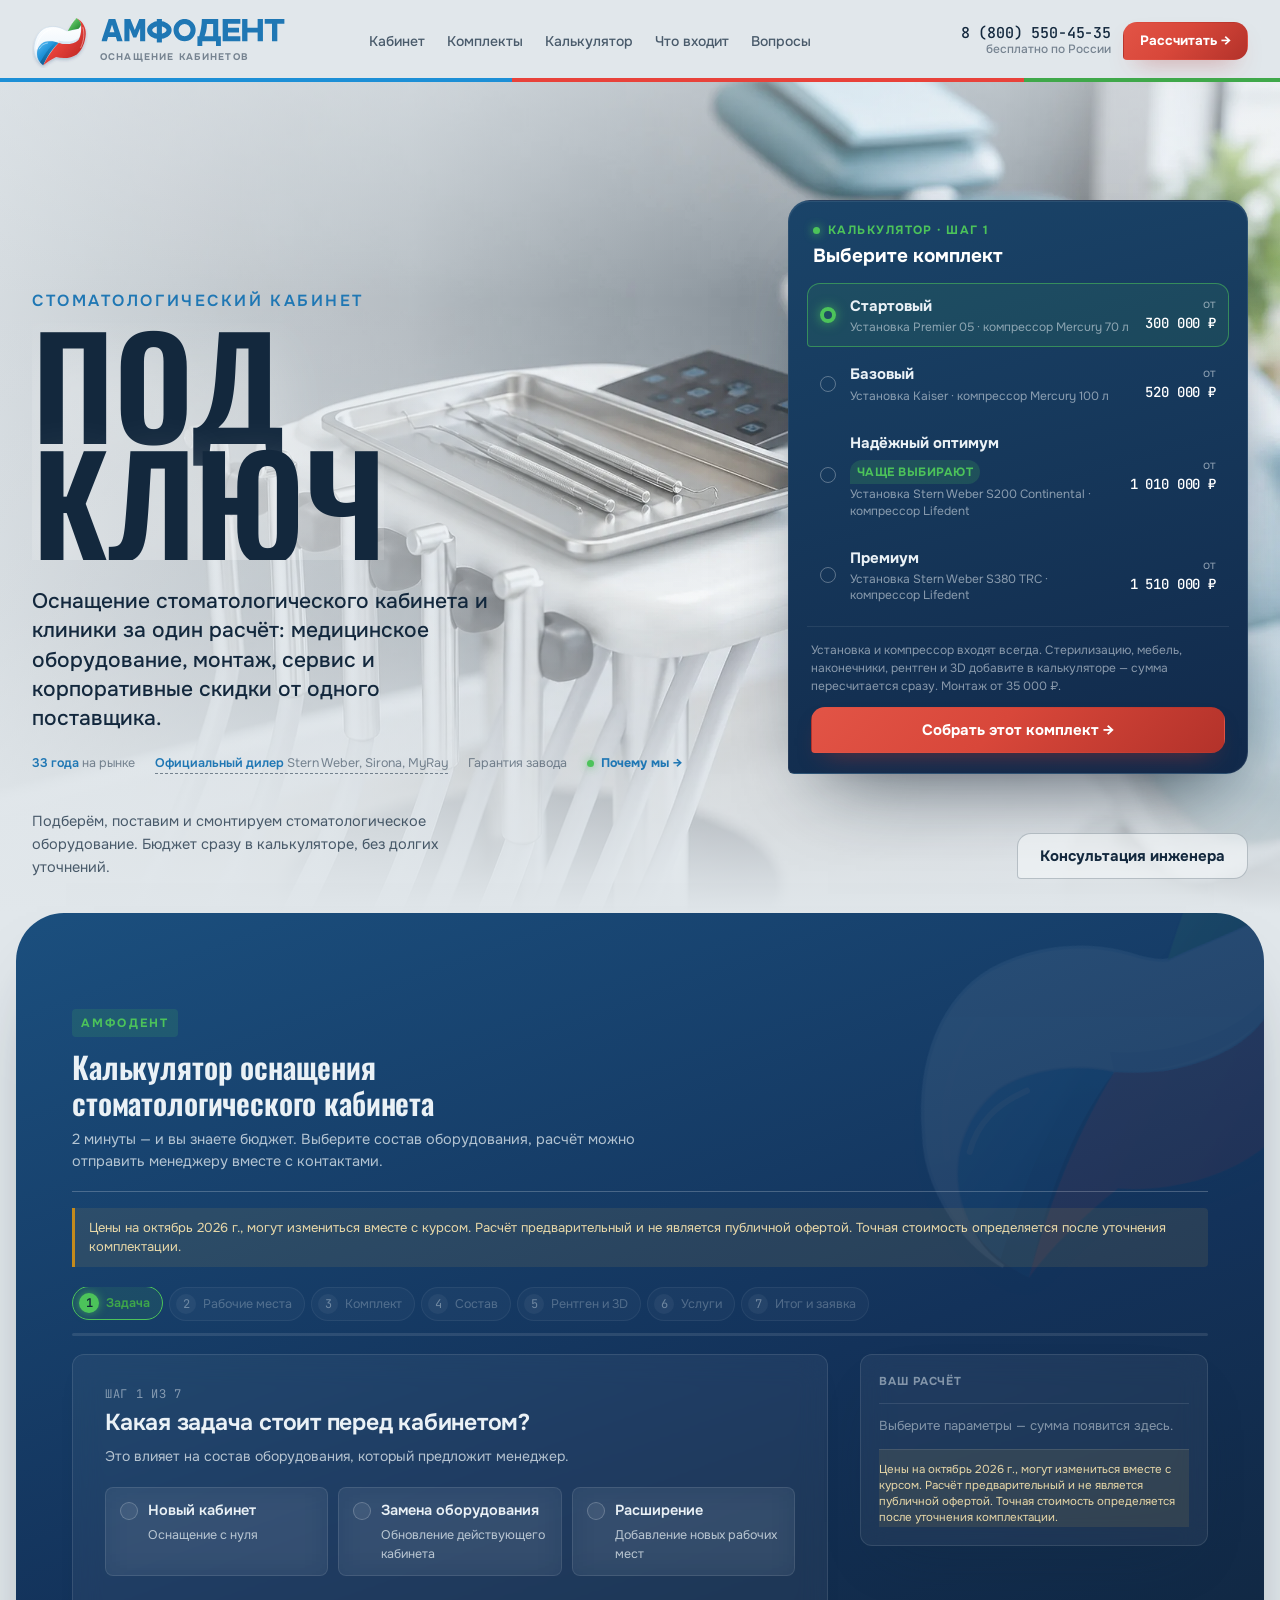
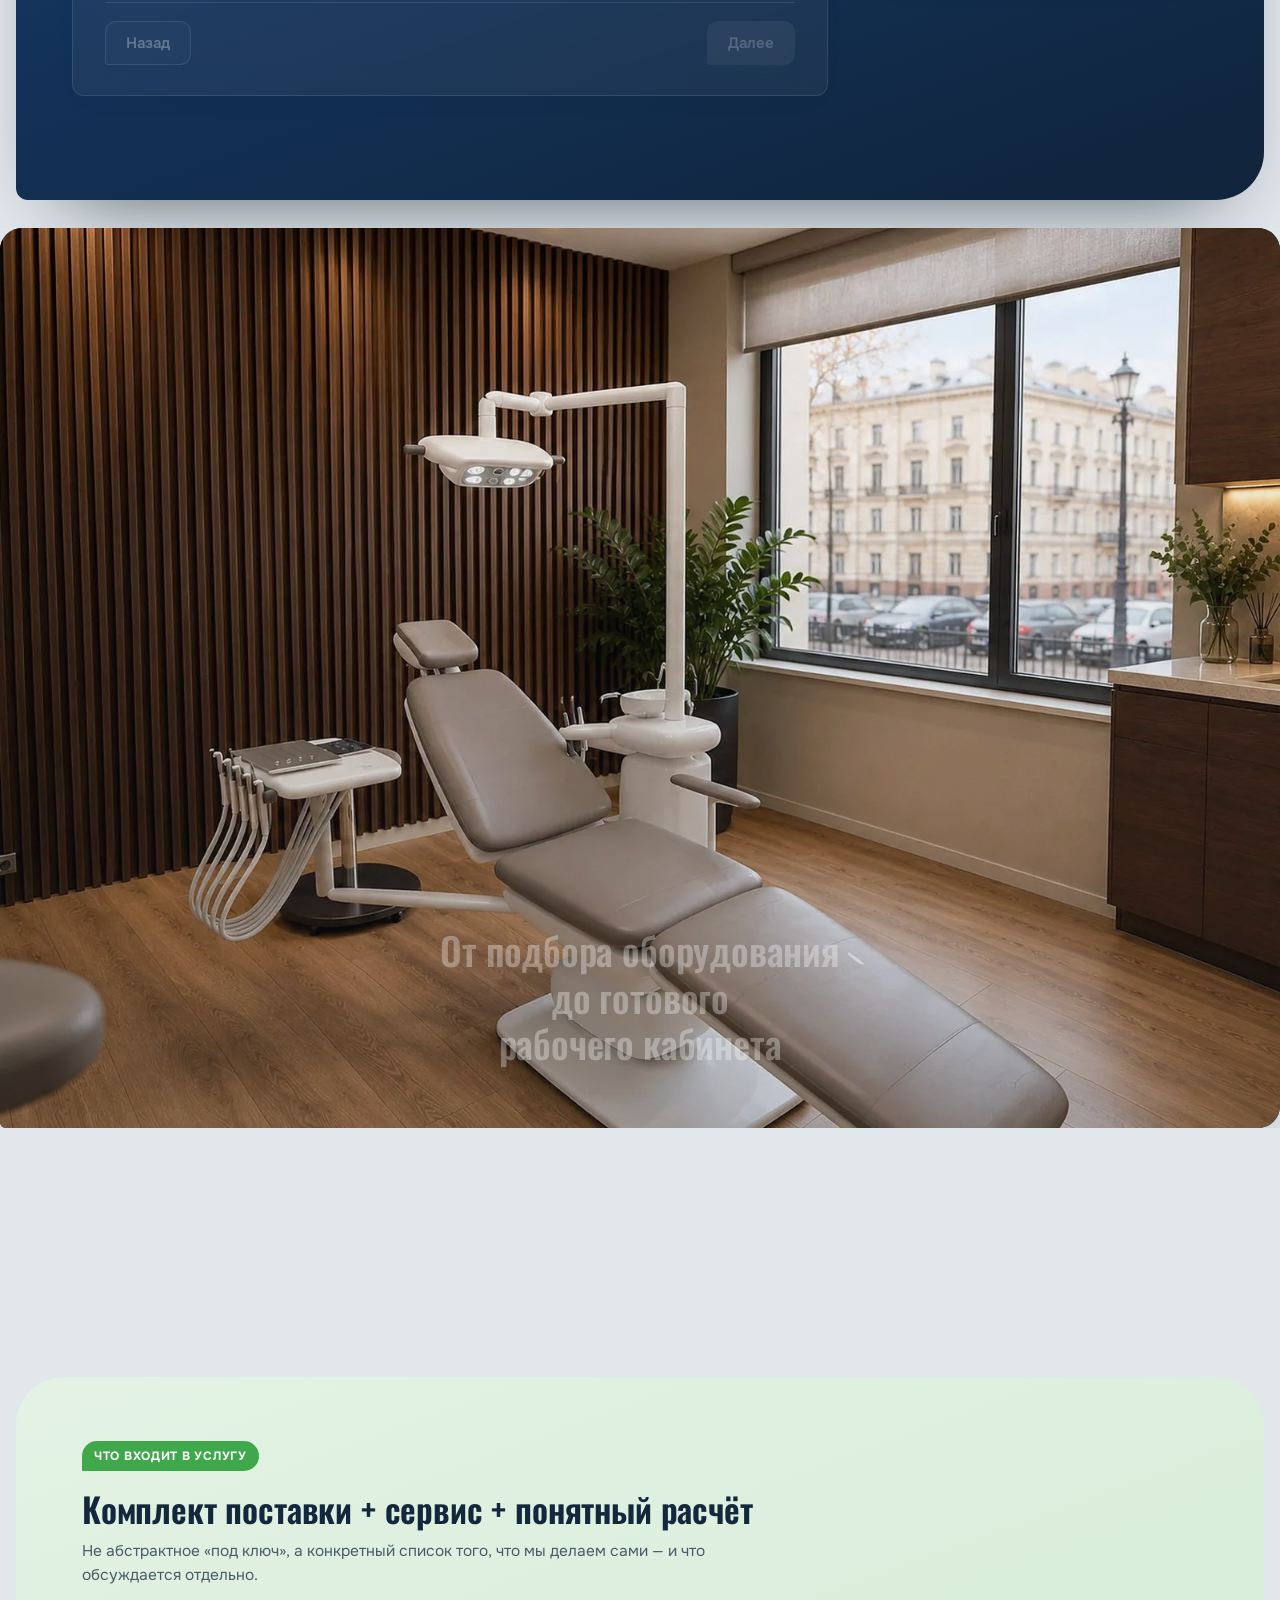
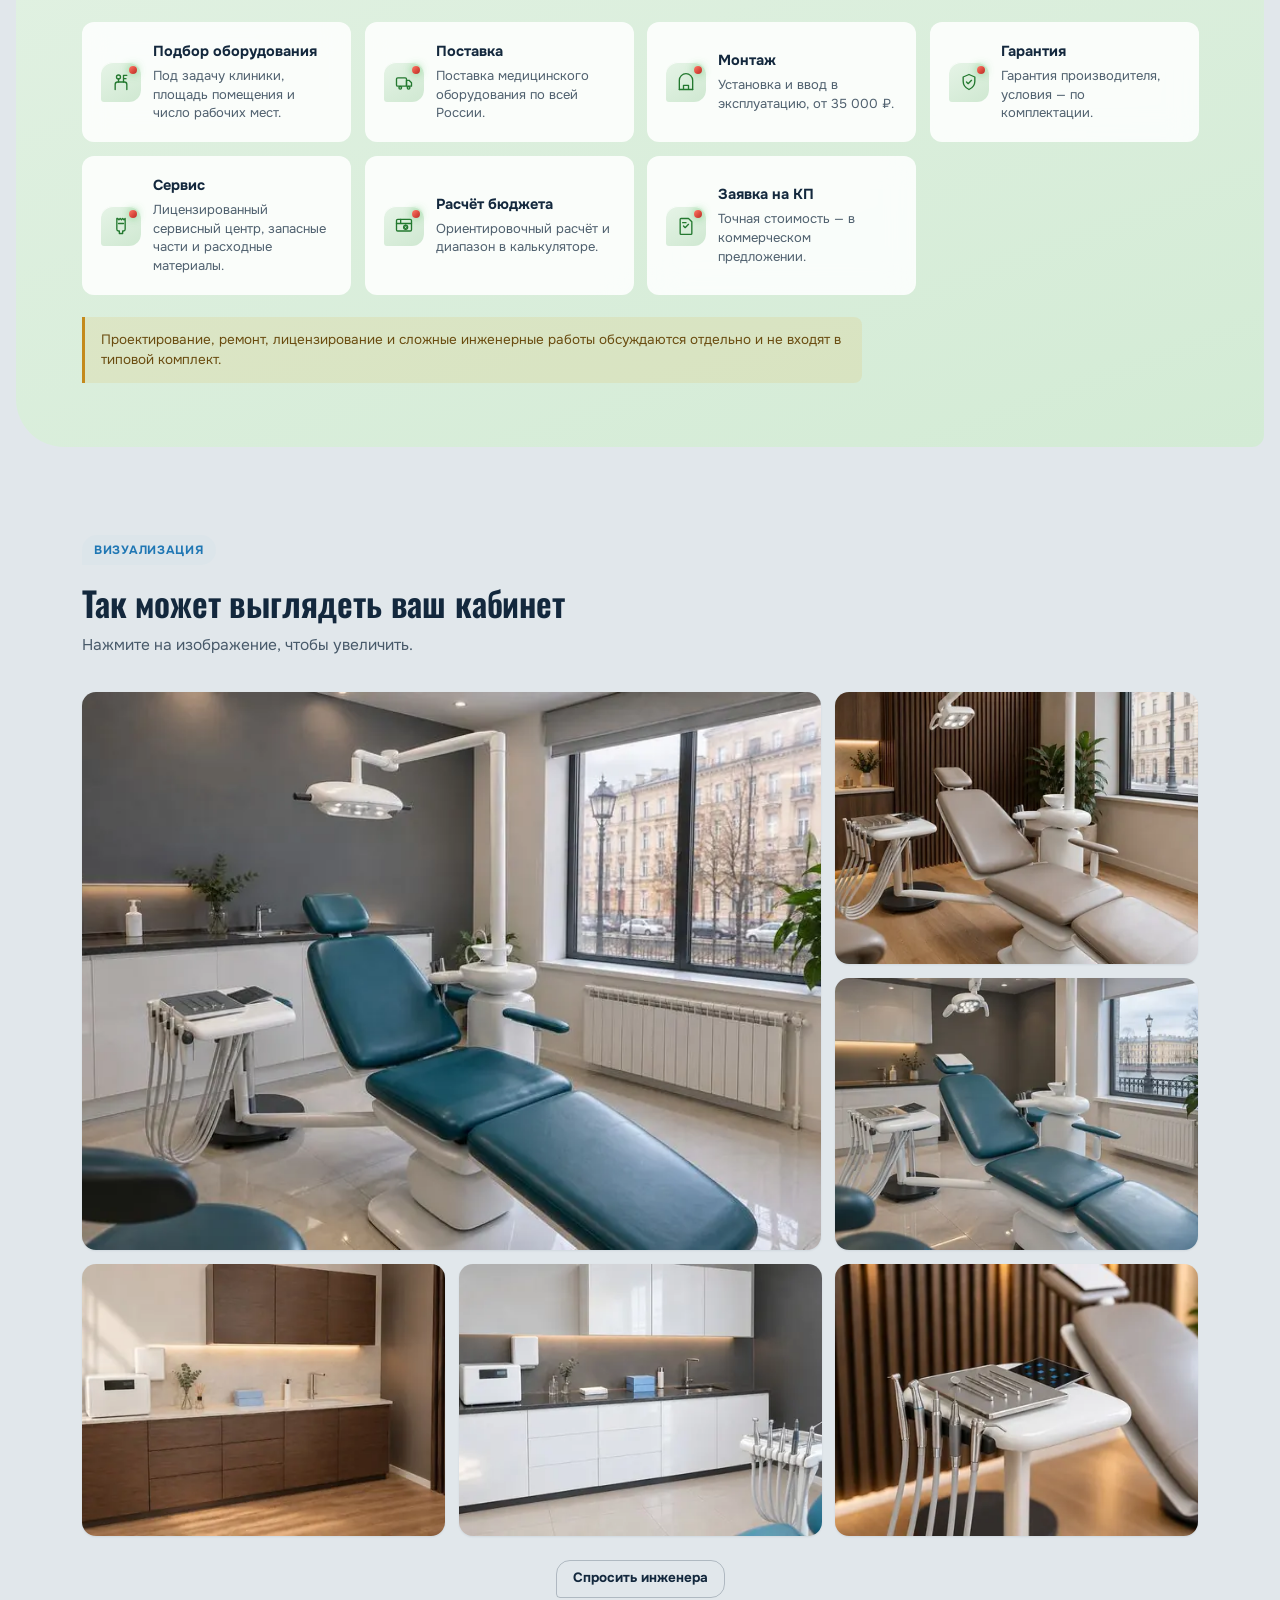
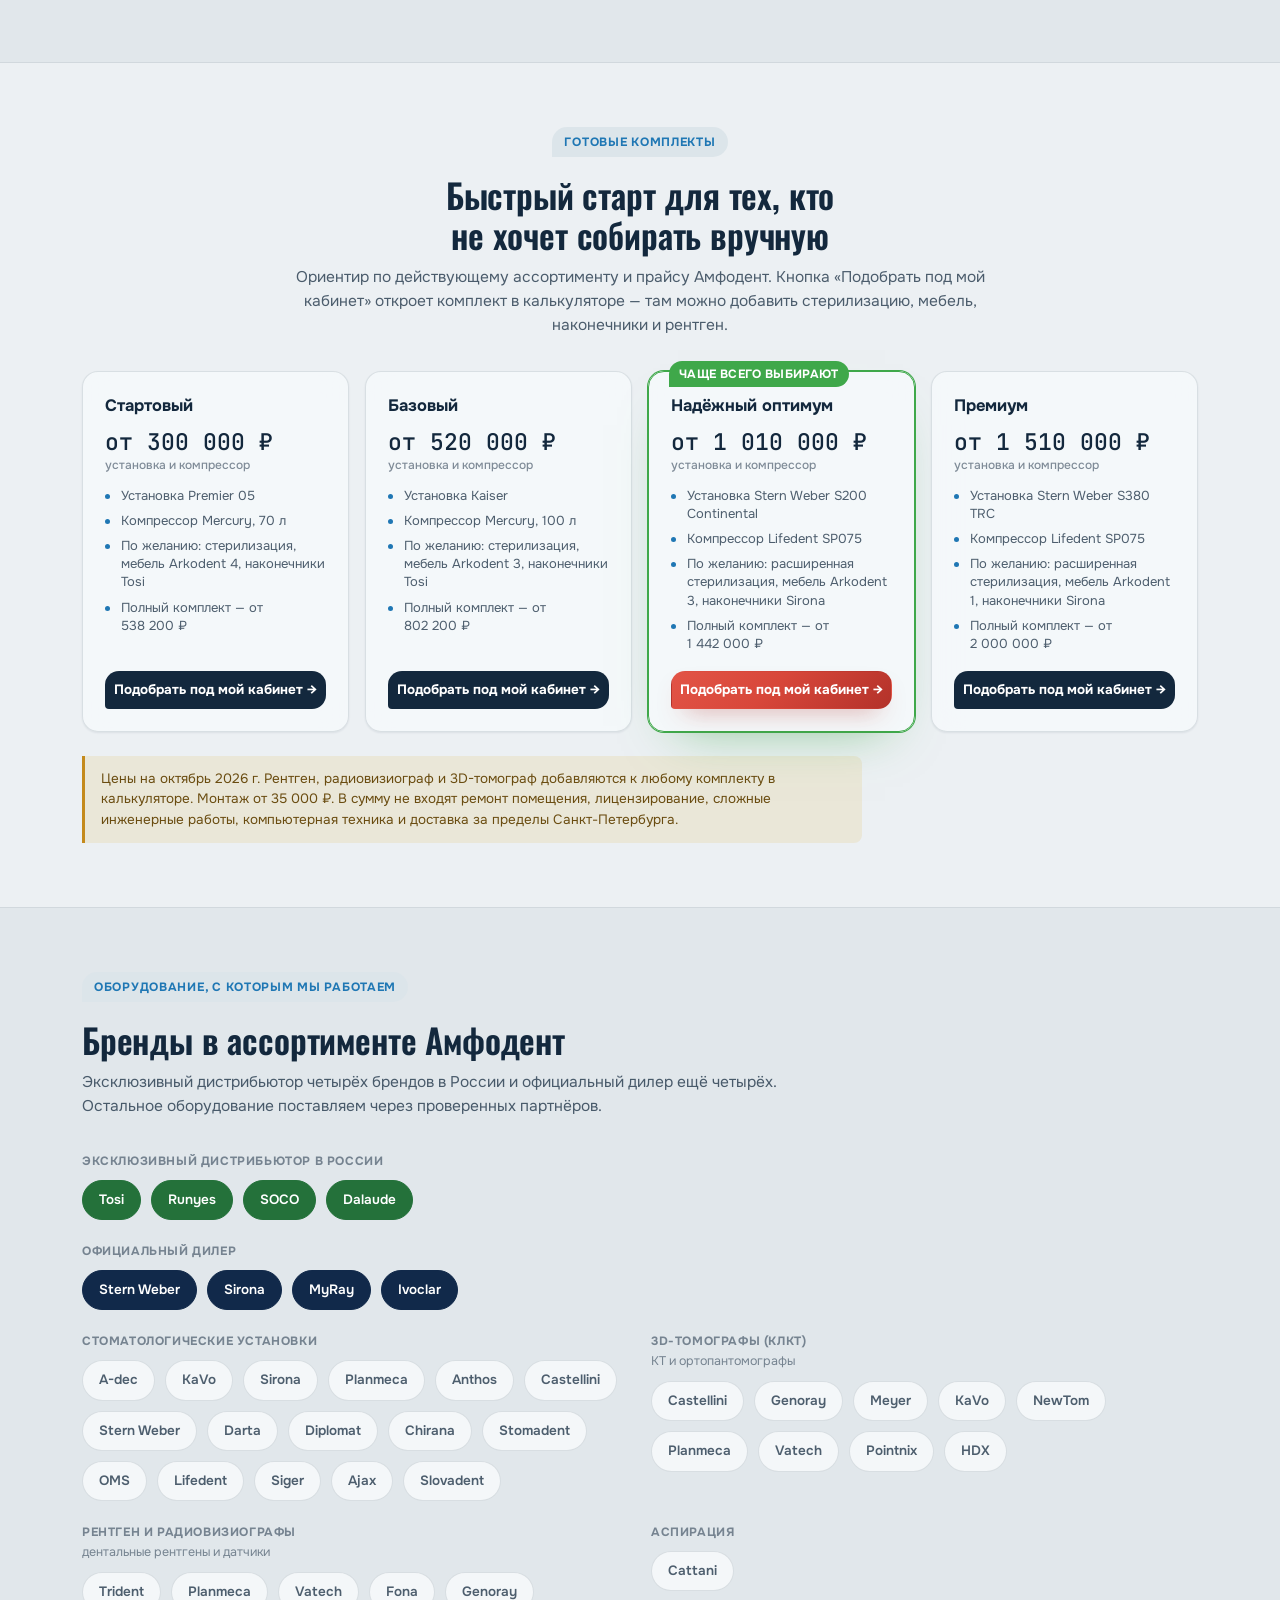
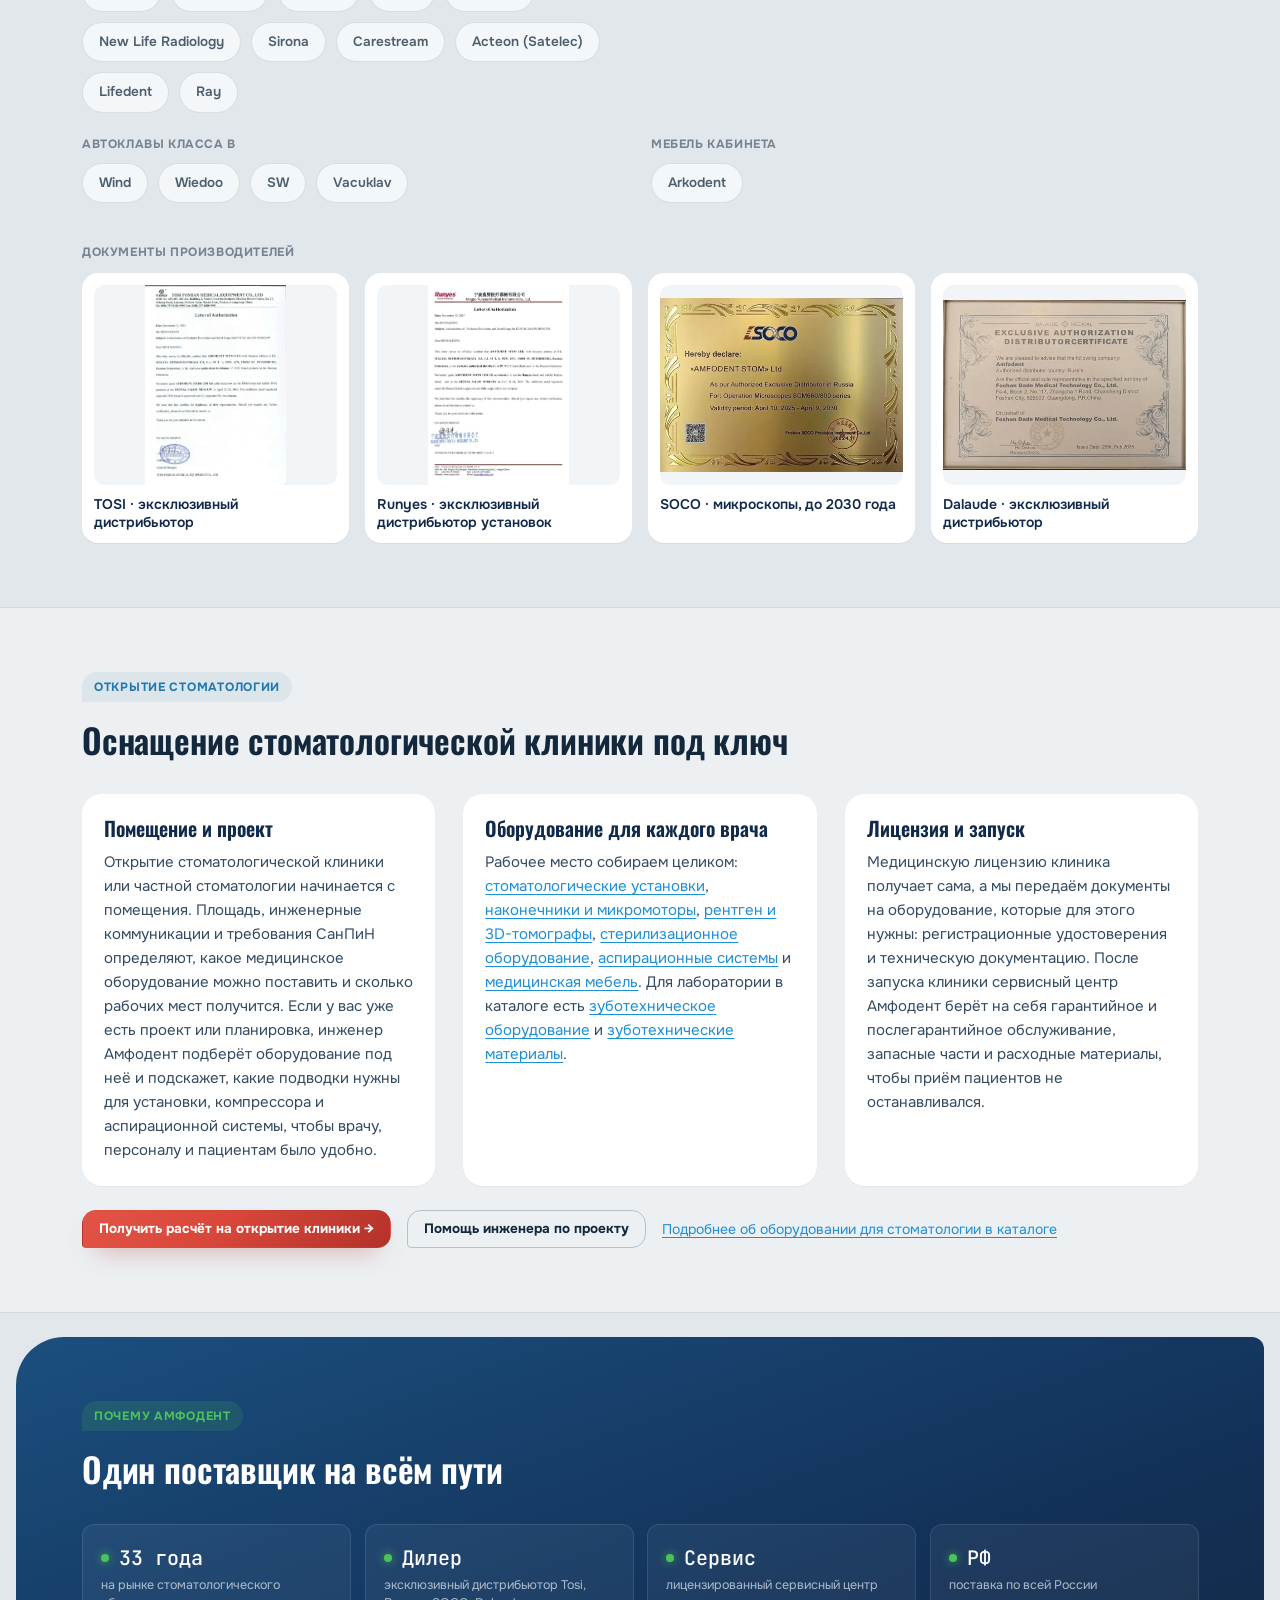
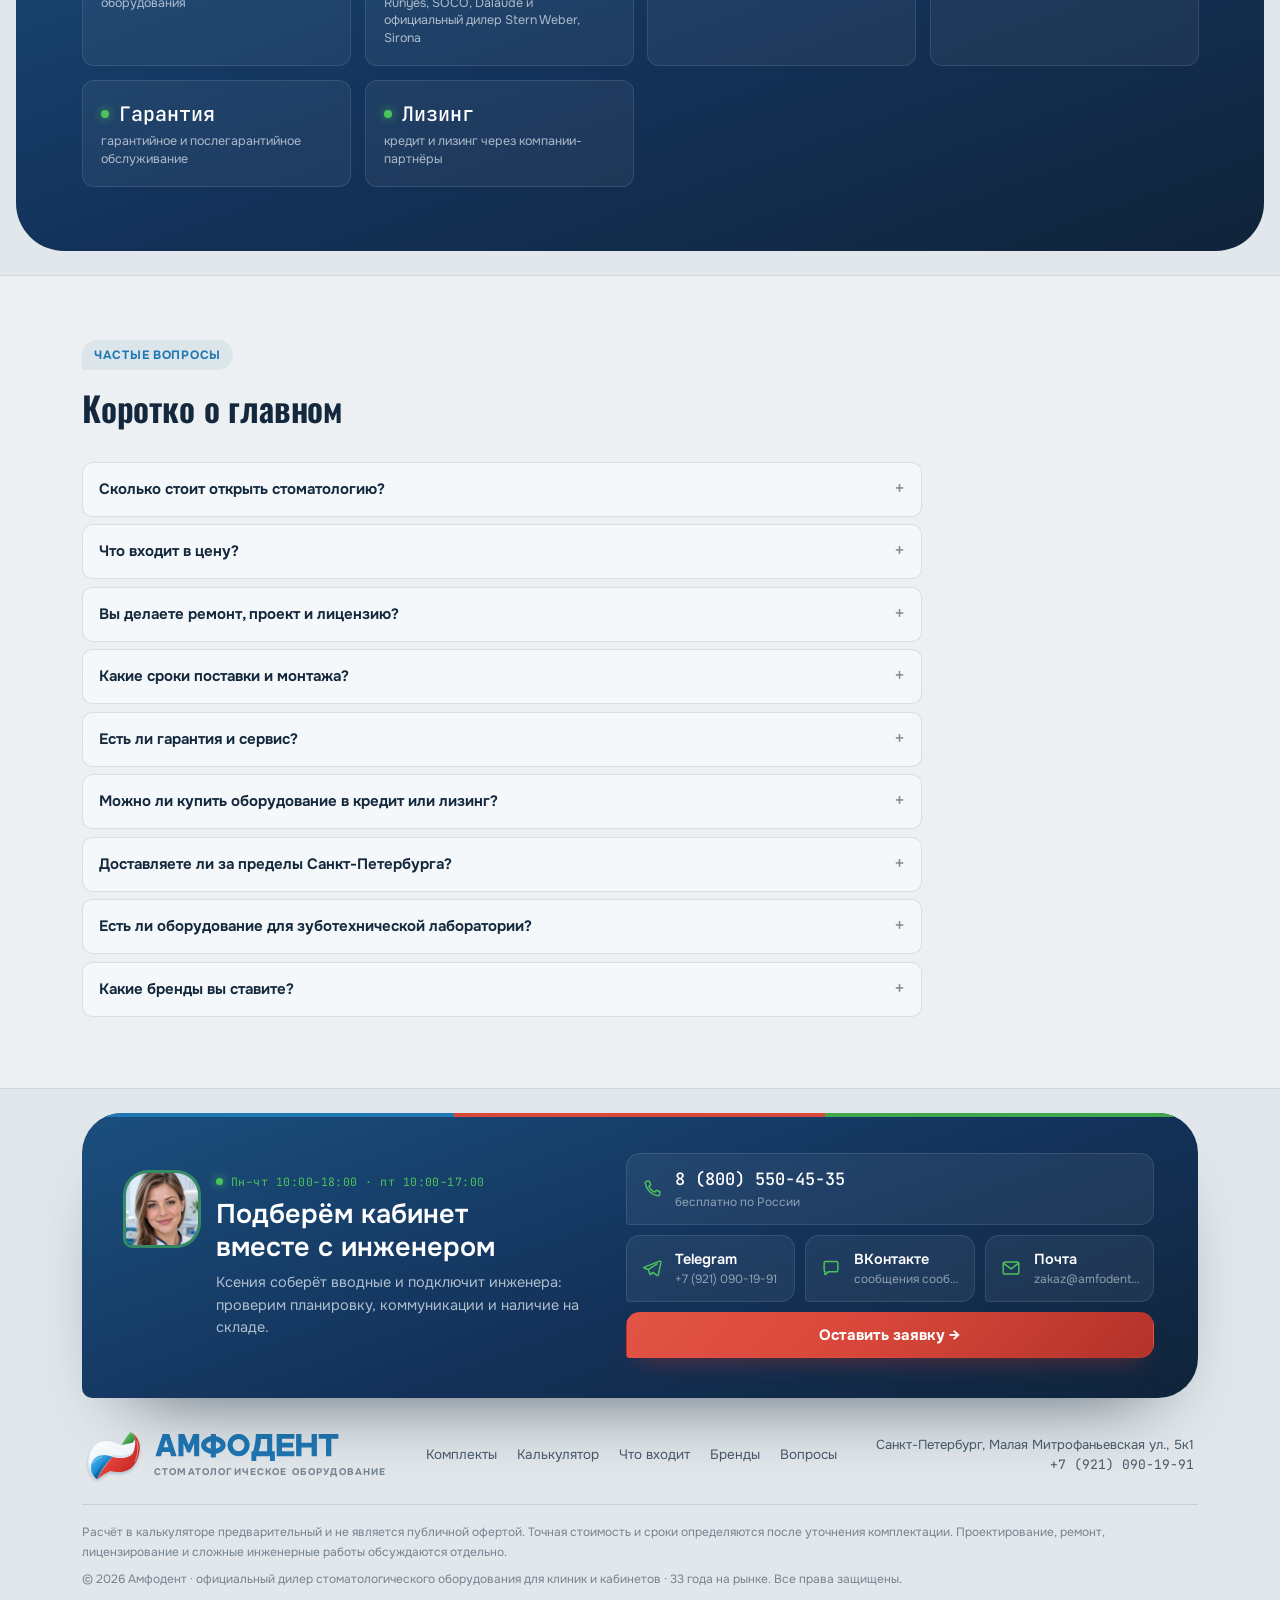
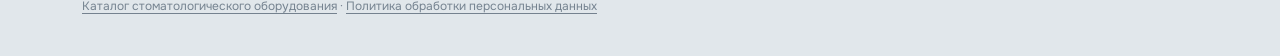
==== commit b94aefbf: "Restore noindex nofollow for advertising landing" ====
--- a/index.html
+++ b/index.html
@@ -16,6 +16,7 @@
 </script>
 <noscript><div><img src="https://mc.yandex.ru/watch/113714896" style="position:absolute; left:-9999px;" alt="" /></div></noscript>
 <!-- /Yandex.Metrika counter -->
+<meta name="robots" content="noindex, nofollow">
 <title>Стоматологический кабинет под ключ: оснащение стоматологической клиники — Амфодент</title>
 <meta name="description" content="Стоматологическое оборудование и кабинет под ключ: подбор, поставка, монтаж и сервис для стоматологических клиник. Посчитайте бюджет оснащения за 2 минуты в калькуляторе Амфодент.">
 <link rel="icon" href="images/logo-mark.svg" type="image/svg+xml">
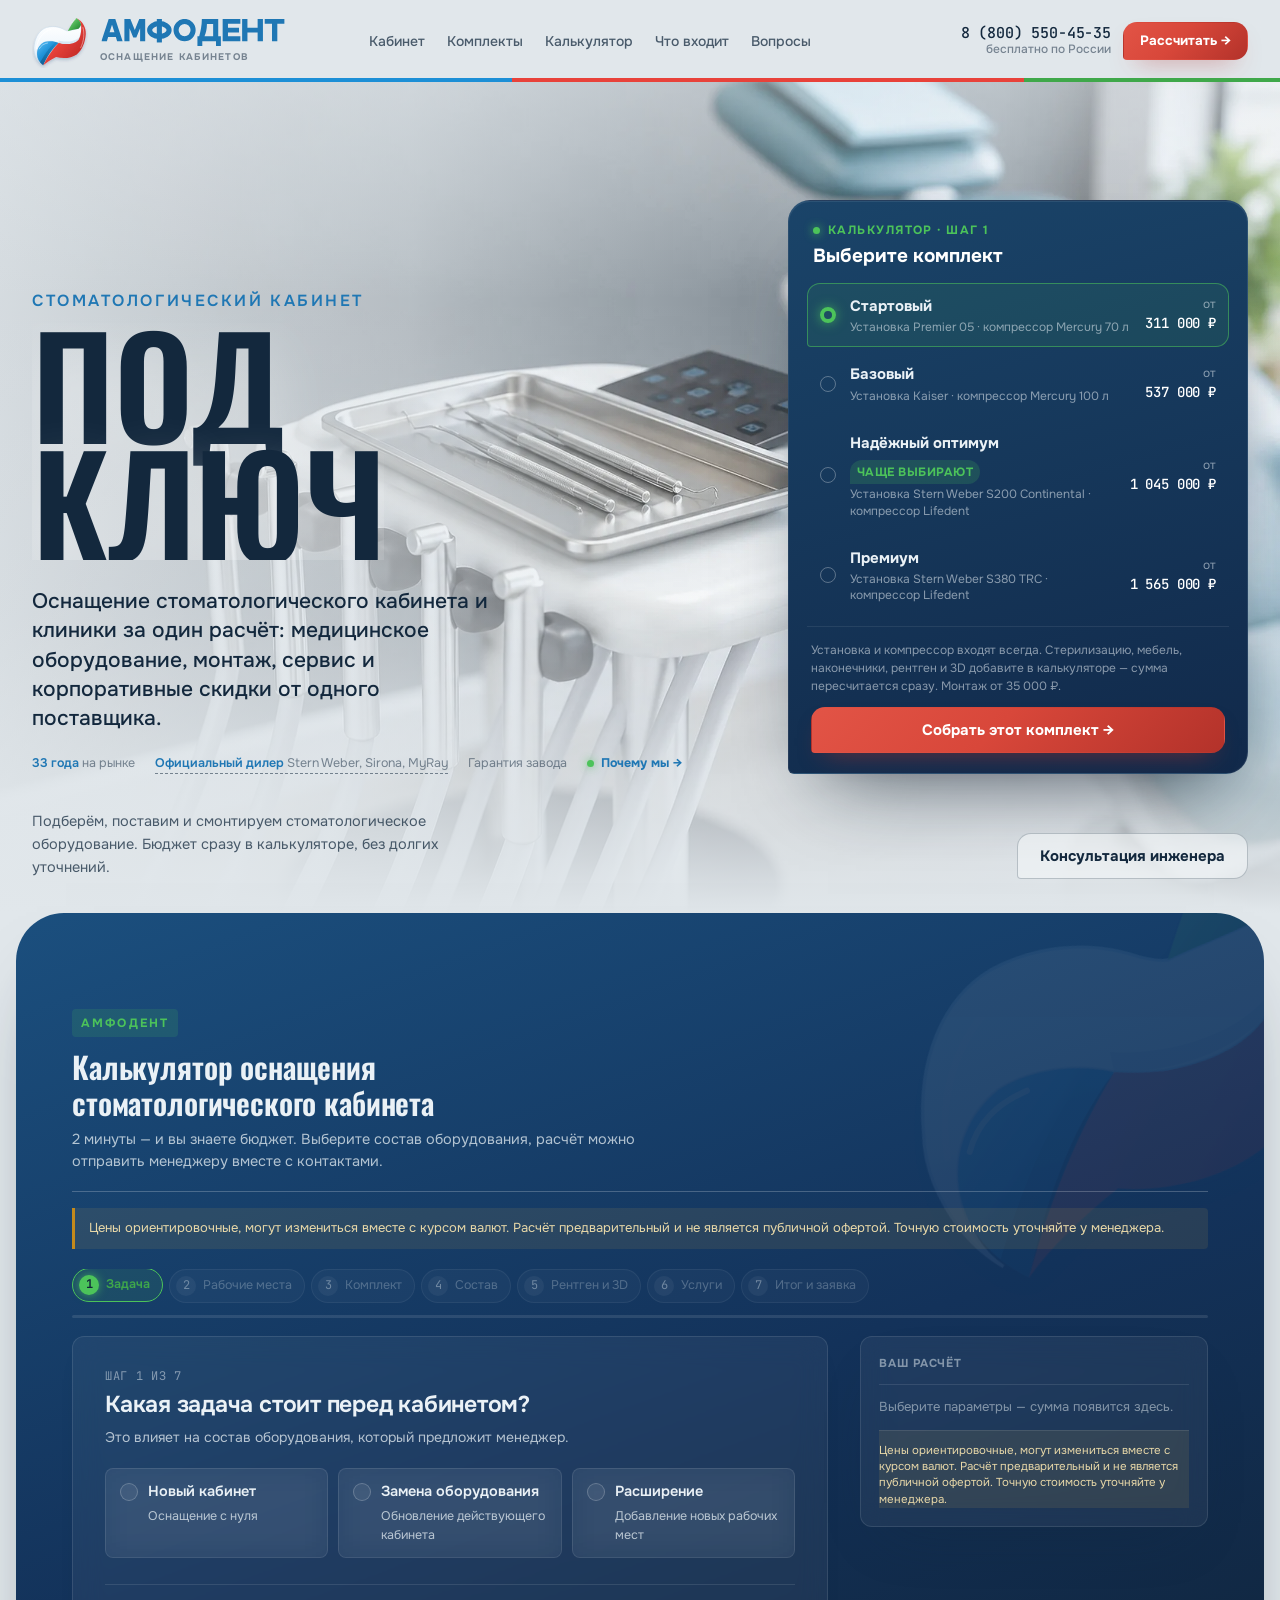
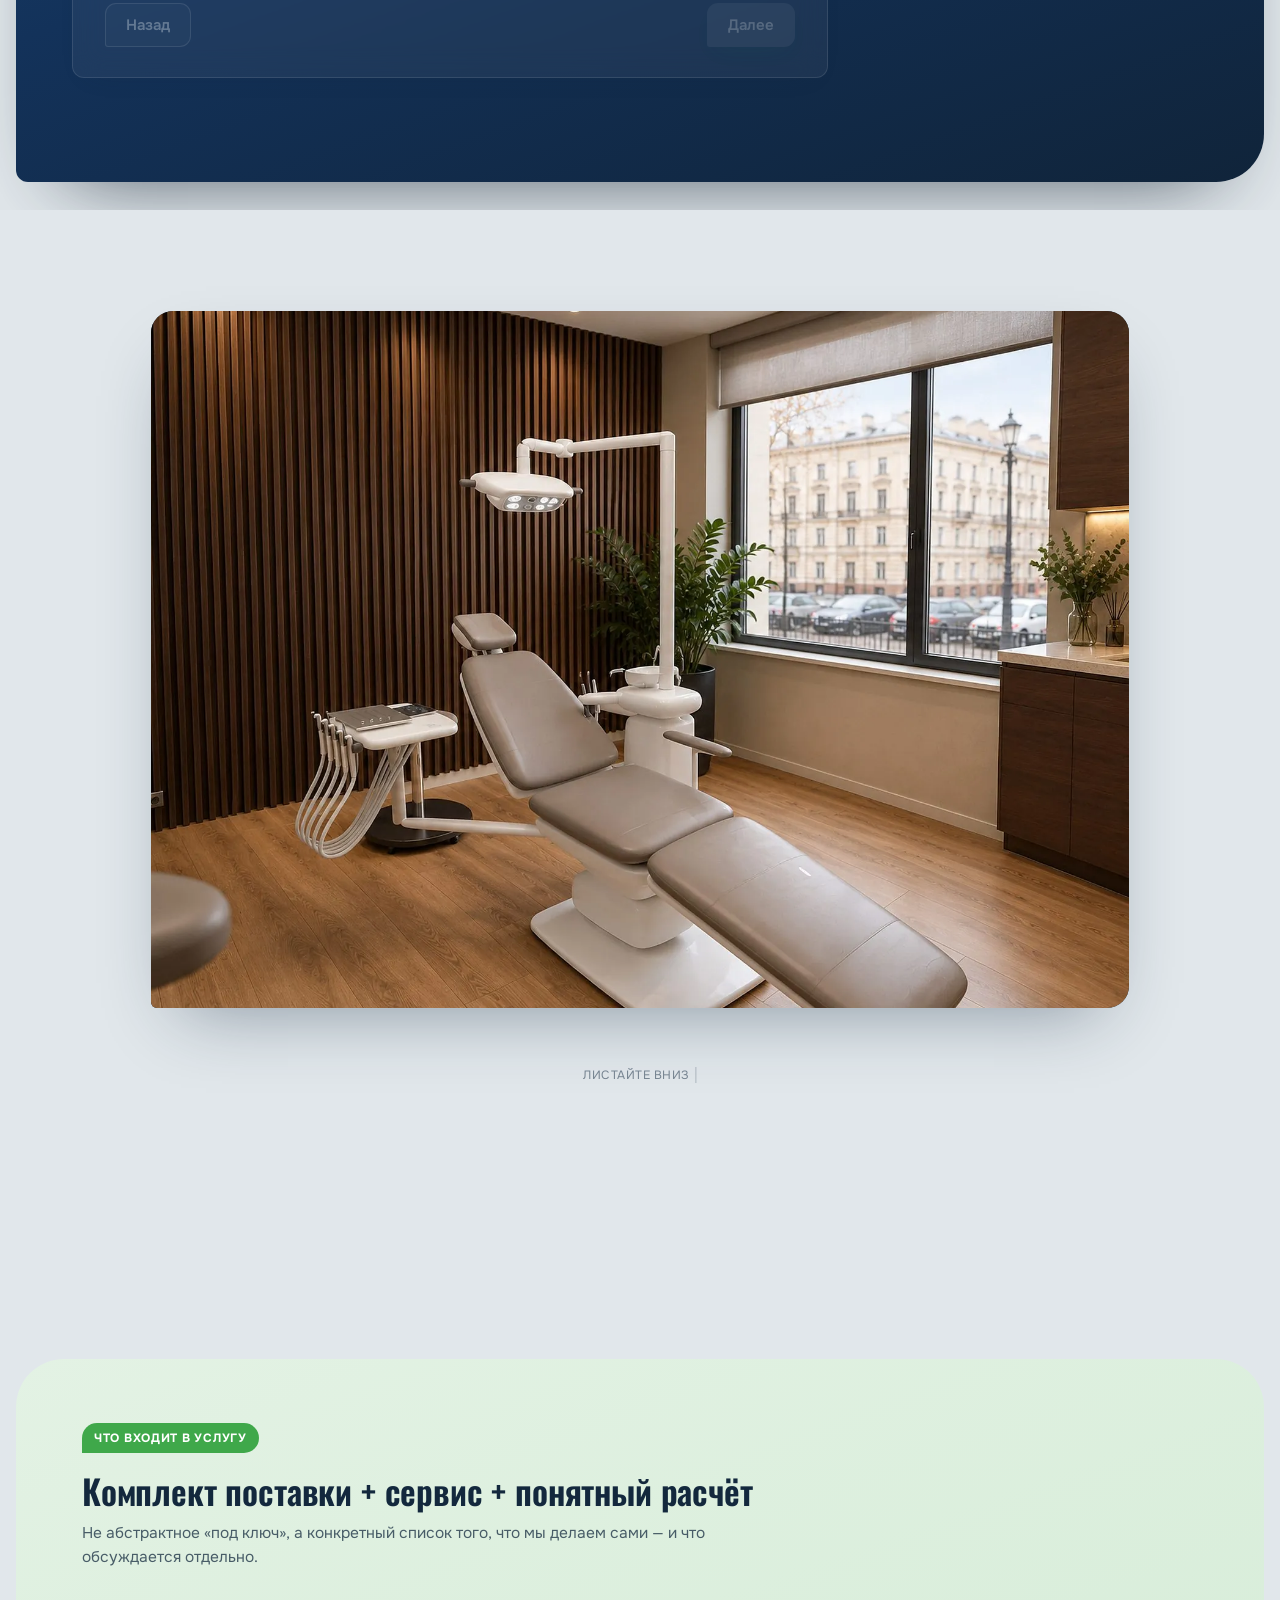
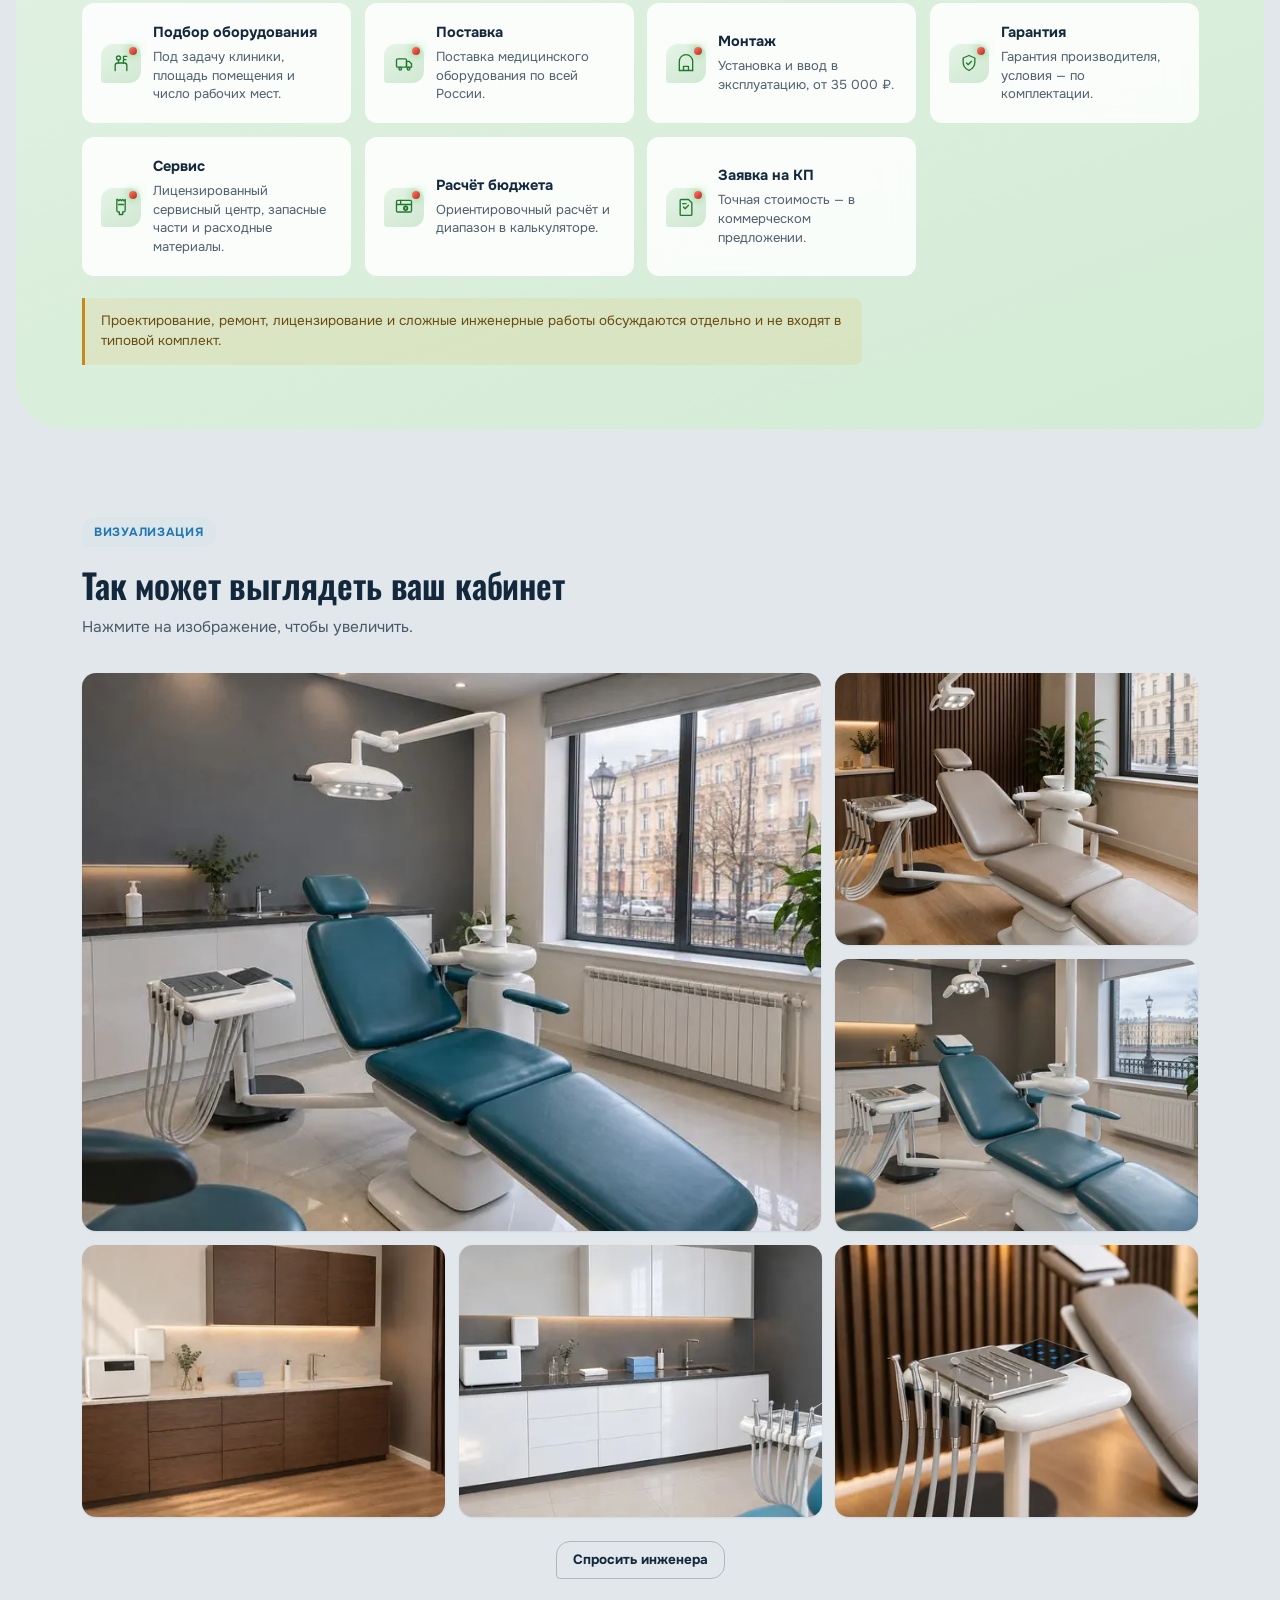
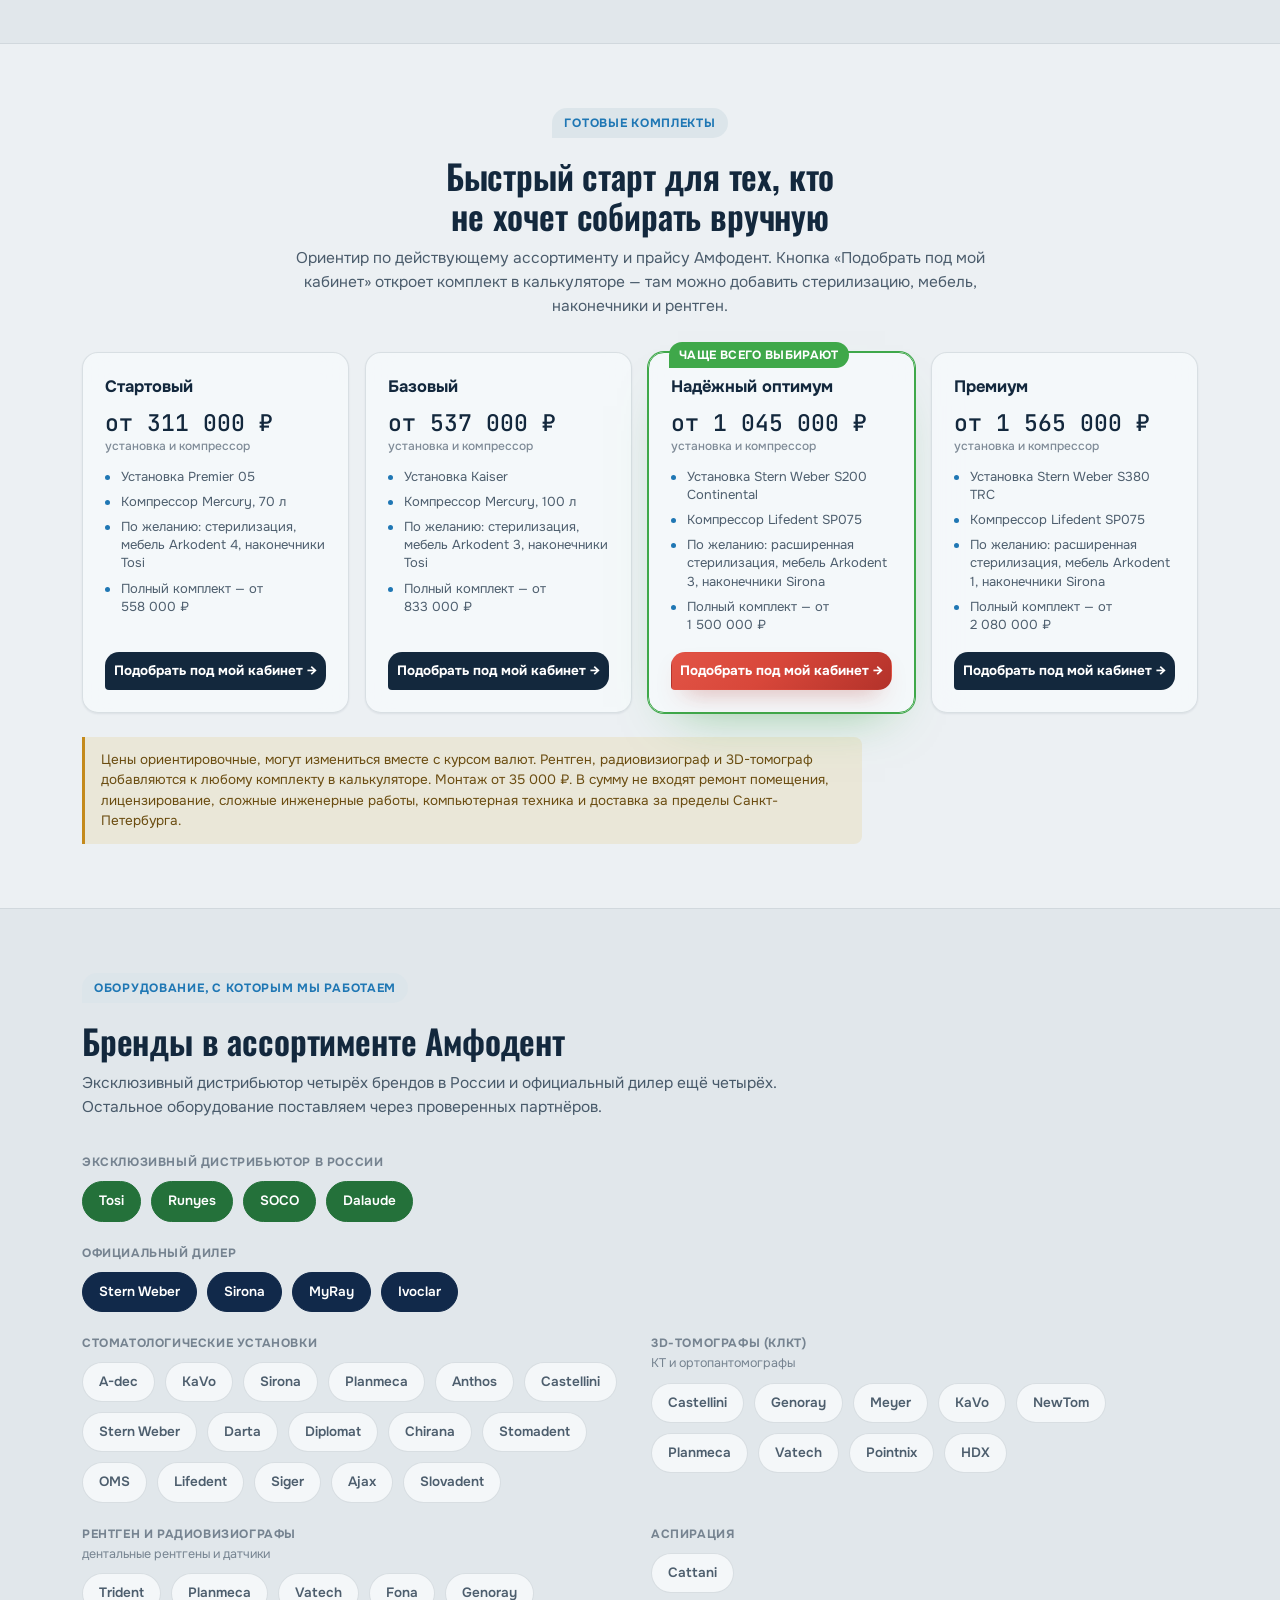
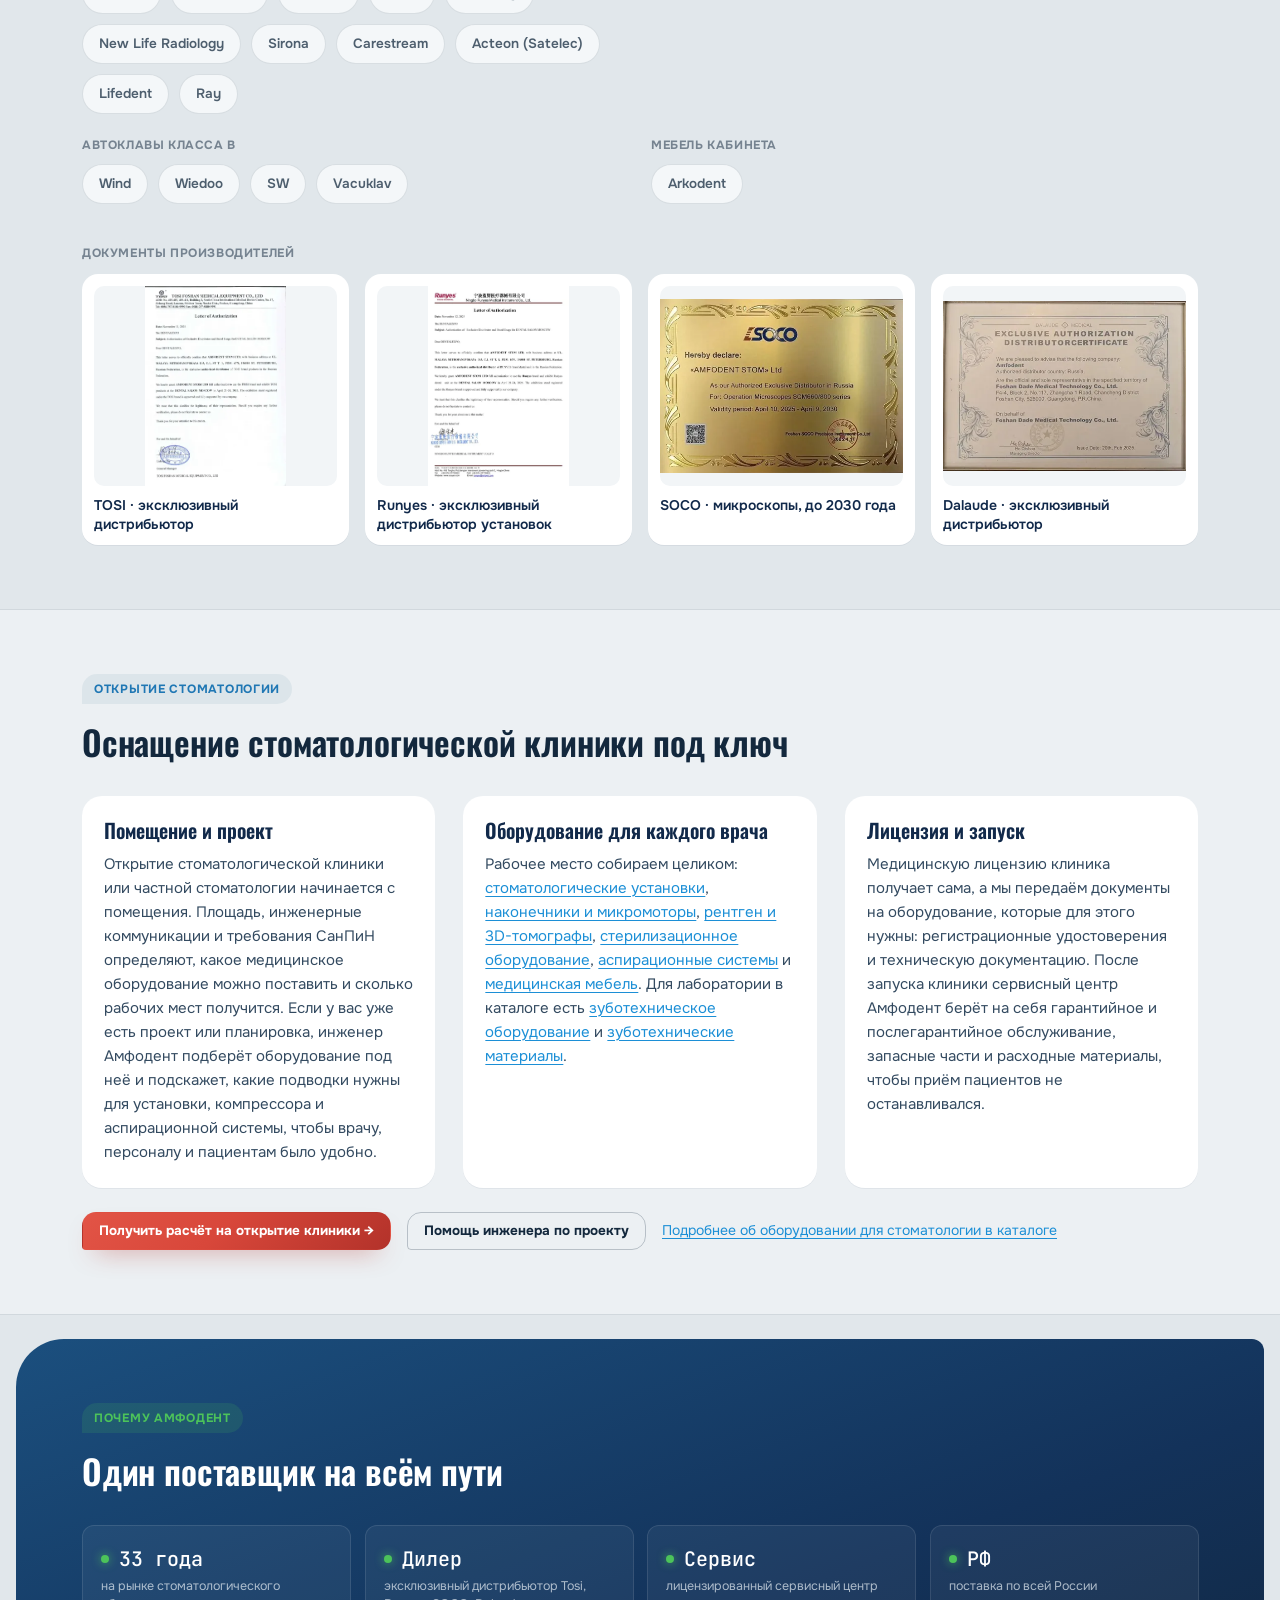
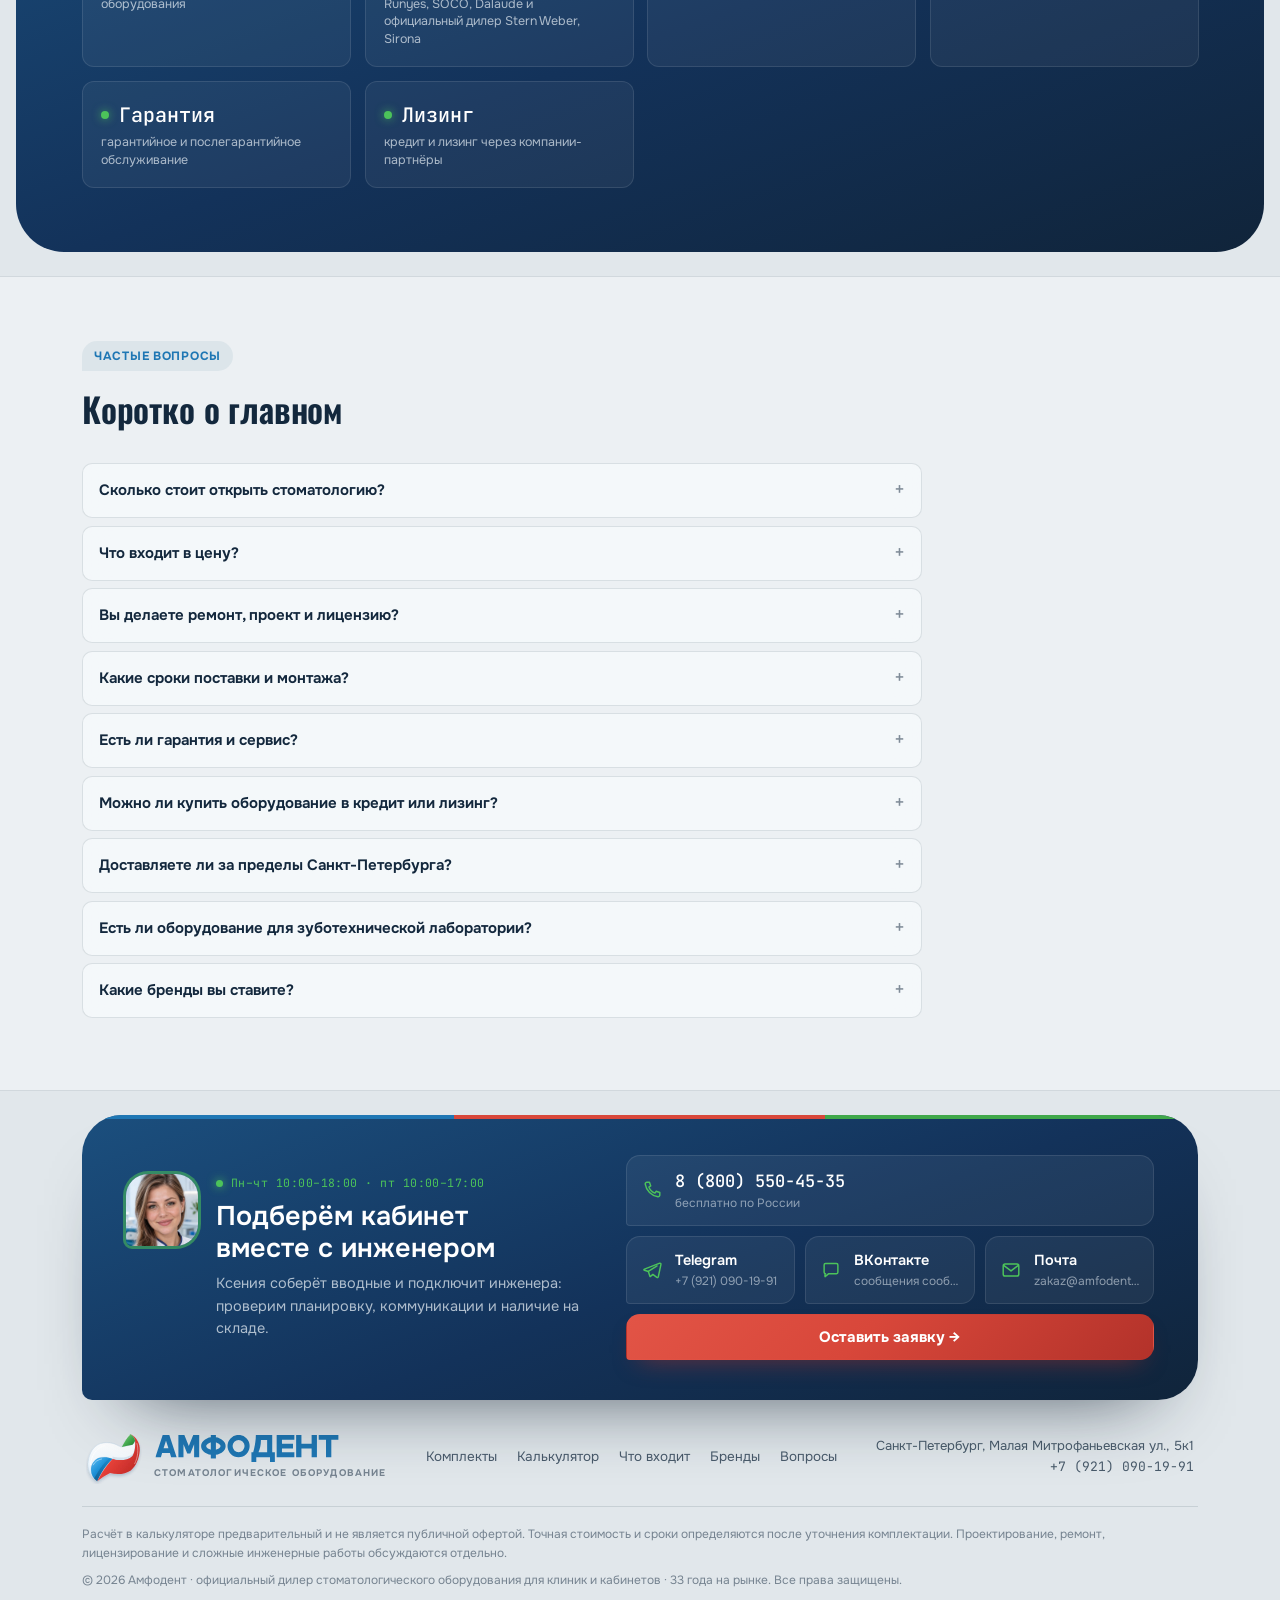
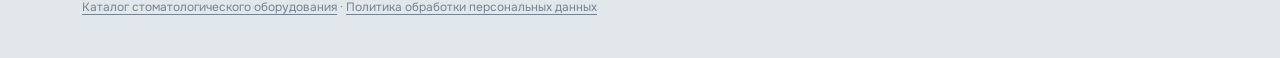
==== commit a586cc3a: "Цены: +3% буфер по курсу (решение Маргариты), дисклеймер без даты — уточняйте у менеджера" ====
--- a/index.html
+++ b/index.html
@@ -68,7 +68,7 @@
     "name": "Сколько стоит открыть стоматологию?",
     "acceptedAnswer": {
      "@type": "Answer",
-     "text": "Стартовый кабинет (установка и компрессор) — от 300 000 ₽, полный комплект со стерилизацией, мебелью и наконечниками — от 538 200 ₽. Для клиники на несколько кабинетов выберите в калькуляторе число рабочих мест, расчёт займёт 2–3 минуты, а точную сумму пришлём в коммерческом предложении."
+     "text": "Стартовый кабинет (установка и компрессор) — от 311 000 ₽, полный комплект со стерилизацией, мебелью и наконечниками — от 558 000 ₽. Для клиники на несколько кабинетов выберите в калькуляторе число рабочих мест, расчёт займёт 2–3 минуты, а точную сумму пришлём в коммерческом предложении."
     }
    },
    {
@@ -206,7 +206,7 @@
               <span class="lp-picker__name">Стартовый</span>
               <span class="lp-picker__meta">Установка Premier 05 · компрессор Mercury 70 л</span>
             </span>
-            <span class="lp-picker__price">от <b data-kit-base="starter">300 000 ₽</b></span>
+            <span class="lp-picker__price">от <b data-kit-base="starter">311 000 ₽</b></span>
           </label>
           <label class="lp-picker__row">
             <input type="radio" name="hero-kit" value="basic">
@@ -215,7 +215,7 @@
               <span class="lp-picker__name">Базовый</span>
               <span class="lp-picker__meta">Установка Kaiser · компрессор Mercury 100 л</span>
             </span>
-            <span class="lp-picker__price">от <b data-kit-base="basic">520 000 ₽</b></span>
+            <span class="lp-picker__price">от <b data-kit-base="basic">537 000 ₽</b></span>
           </label>
           <label class="lp-picker__row">
             <input type="radio" name="hero-kit" value="optimum">
@@ -224,7 +224,7 @@
               <span class="lp-picker__name">Надёжный оптимум <span class="lp-picker__badge">Чаще выбирают</span></span>
               <span class="lp-picker__meta">Установка Stern Weber S200 Continental · компрессор Lifedent</span>
             </span>
-            <span class="lp-picker__price">от <b data-kit-base="optimum">1 010 000 ₽</b></span>
+            <span class="lp-picker__price">от <b data-kit-base="optimum">1 045 000 ₽</b></span>
           </label>
           <label class="lp-picker__row">
             <input type="radio" name="hero-kit" value="premium">
@@ -233,7 +233,7 @@
               <span class="lp-picker__name">Премиум</span>
               <span class="lp-picker__meta">Установка Stern Weber S380 TRC · компрессор Lifedent</span>
             </span>
-            <span class="lp-picker__price">от <b data-kit-base="premium">1 510 000 ₽</b></span>
+            <span class="lp-picker__price">от <b data-kit-base="premium">1 565 000 ₽</b></span>
           </label>
         </div>
         <div class="lp-picker__foot">
@@ -269,7 +269,7 @@
         </header>
 
         <p class="disclaimer disclaimer--top" id="calc-disclaimer">
-          Цены на октябрь 2026 г., могут измениться вместе с курсом. Расчёт предварительный и не является публичной офертой. Точная стоимость определяется после уточнения комплектации.
+          Цены ориентировочные, могут измениться вместе с курсом валют. Расчёт предварительный и не является публичной офертой. Точную стоимость уточняйте у менеджера.
         </p>
 
         <nav class="calc-progress" id="progress" aria-label="Шаги расчёта"></nav>
@@ -382,12 +382,12 @@
       <div class="lp-kits-grid">
         <div class="lp-kit">
           <div class="lp-kit__name">Стартовый</div>
-          <div class="lp-kit__price">от 300 000 ₽<span>установка и компрессор</span></div>
+          <div class="lp-kit__price">от 311 000 ₽<span>установка и компрессор</span></div>
           <ul class="lp-kit__list">
             <li>Установка Premier 05</li>
             <li>Компрессор Mercury, 70 л</li>
             <li>По желанию: стерилизация, мебель Arkodent 4, наконечники Tosi</li>
-            <li>Полный комплект — от 538 200 ₽</li>
+            <li>Полный комплект — от 558 000 ₽</li>
           </ul>
           <div class="lp-kit__actions">
             <button type="button" class="lp-btn lp-btn--primary lp-btn--wide lp-btn--sm" data-kit="starter">Подобрать под мой кабинет →</button>
@@ -396,12 +396,12 @@
 
         <div class="lp-kit">
           <div class="lp-kit__name">Базовый</div>
-          <div class="lp-kit__price">от 520 000 ₽<span>установка и компрессор</span></div>
+          <div class="lp-kit__price">от 537 000 ₽<span>установка и компрессор</span></div>
           <ul class="lp-kit__list">
             <li>Установка Kaiser</li>
             <li>Компрессор Mercury, 100 л</li>
             <li>По желанию: стерилизация, мебель Arkodent 3, наконечники Tosi</li>
-            <li>Полный комплект — от 802 200 ₽</li>
+            <li>Полный комплект — от 833 000 ₽</li>
           </ul>
           <div class="lp-kit__actions">
             <button type="button" class="lp-btn lp-btn--primary lp-btn--wide lp-btn--sm" data-kit="basic">Подобрать под мой кабинет →</button>
@@ -411,12 +411,12 @@
         <div class="lp-kit lp-kit--highlight">
           <span class="lp-kit__badge">Чаще всего выбирают</span>
           <div class="lp-kit__name">Надёжный оптимум</div>
-          <div class="lp-kit__price">от 1 010 000 ₽<span>установка и компрессор</span></div>
+          <div class="lp-kit__price">от 1 045 000 ₽<span>установка и компрессор</span></div>
           <ul class="lp-kit__list">
             <li>Установка Stern Weber S200 Continental</li>
             <li>Компрессор Lifedent SP075</li>
             <li>По желанию: расширенная стерилизация, мебель Arkodent 3, наконечники Sirona</li>
-            <li>Полный комплект — от 1 442 000 ₽</li>
+            <li>Полный комплект — от 1 500 000 ₽</li>
           </ul>
           <div class="lp-kit__actions">
             <button type="button" class="lp-btn lp-btn--primary lp-btn--wide lp-btn--sm" data-kit="optimum">Подобрать под мой кабинет →</button>
@@ -425,12 +425,12 @@
 
         <div class="lp-kit">
           <div class="lp-kit__name">Премиум</div>
-          <div class="lp-kit__price">от 1 510 000 ₽<span>установка и компрессор</span></div>
+          <div class="lp-kit__price">от 1 565 000 ₽<span>установка и компрессор</span></div>
           <ul class="lp-kit__list">
             <li>Установка Stern Weber S380 TRC</li>
             <li>Компрессор Lifedent SP075</li>
             <li>По желанию: расширенная стерилизация, мебель Arkodent 1, наконечники Sirona</li>
-            <li>Полный комплект — от 2 000 000 ₽</li>
+            <li>Полный комплект — от 2 080 000 ₽</li>
           </ul>
           <div class="lp-kit__actions">
             <button type="button" class="lp-btn lp-btn--primary lp-btn--wide lp-btn--sm" data-kit="premium">Подобрать под мой кабинет →</button>
@@ -438,7 +438,7 @@
         </div>
       </div>
 
-      <p class="lp-note lp-kits-note">Цены на октябрь 2026 г. Рентген, радиовизиограф и 3D-томограф добавляются к любому комплекту в калькуляторе. Монтаж от 35 000 ₽. В сумму не входят ремонт помещения, лицензирование, сложные инженерные работы, компьютерная техника и доставка за пределы Санкт-Петербурга.</p>
+      <p class="lp-note lp-kits-note">Цены ориентировочные, могут измениться вместе с курсом валют. Рентген, радиовизиограф и 3D-томограф добавляются к любому комплекту в калькуляторе. Монтаж от 35 000 ₽. В сумму не входят ремонт помещения, лицензирование, сложные инженерные работы, компьютерная техника и доставка за пределы Санкт-Петербурга.</p>
     </div>
   </section>
 
@@ -613,7 +613,7 @@
       <div class="lp-faq">
         <details>
           <summary>Сколько стоит открыть стоматологию?</summary>
-          <div class="lp-faq__answer">Стартовый кабинет (установка и компрессор) — от 300 000 ₽, полный комплект со стерилизацией, мебелью и наконечниками — от 538 200 ₽. Для клиники на несколько кабинетов выберите в калькуляторе число рабочих мест, расчёт займёт 2–3 минуты, а точную сумму пришлём в коммерческом предложении.</div>
+          <div class="lp-faq__answer">Стартовый кабинет (установка и компрессор) — от 311 000 ₽, полный комплект со стерилизацией, мебелью и наконечниками — от 558 000 ₽. Для клиники на несколько кабинетов выберите в калькуляторе число рабочих мест, расчёт займёт 2–3 минуты, а точную сумму пришлём в коммерческом предложении.</div>
         </details>
         <details>
           <summary>Что входит в цену?</summary>
